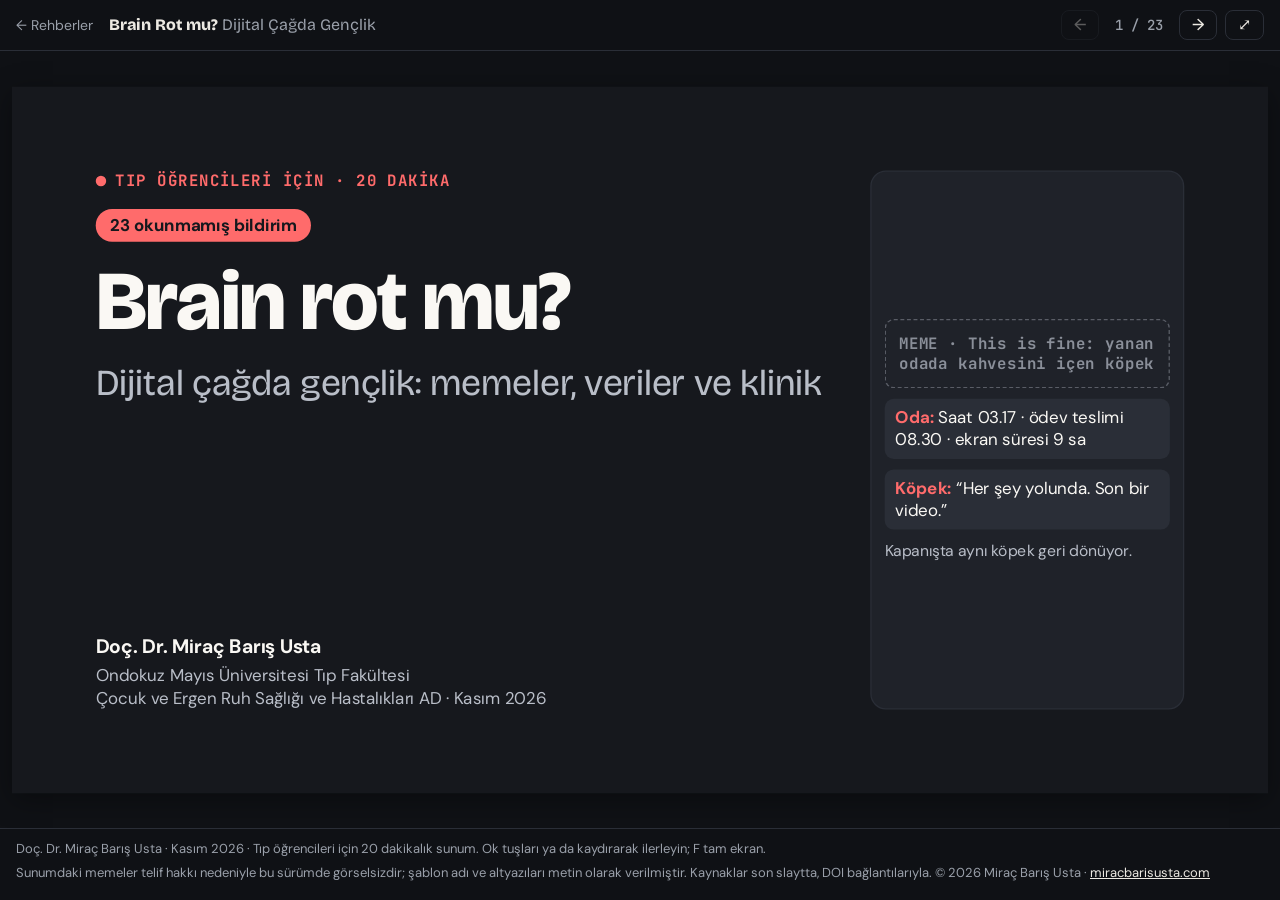
==== index.html @ e76c54e0 "Brain Rot mu? Dijital Çağda Gençlik: web sunumu Tıp öğrencileri için 20 dakikalık sunumun (Kasım 202" ====
<!doctype html>
<html lang="tr">
<head>
<meta charset="utf-8">
<meta name="viewport" content="width=device-width, initial-scale=1, viewport-fit=cover">
<title>Brain Rot mu? Dijital Çağda Gençlik · Doç. Dr. Miraç Barış Usta</title>
<meta name="description" content="Tıp öğrencileri için 20 dakikalık sunum: ekran süresi, ergen beyni, bağımlılık yapıcı tasarım, kontrol kaybı, uyku, dikkat, oyun, yapay zekâ ve yeni yaş sınırları. Kaynakları DOI bağlantılarıyla.">
<meta name="author" content="Miraç Barış Usta">
<link rel="preconnect" href="https://fonts.googleapis.com">
<link rel="preconnect" href="https://fonts.gstatic.com" crossorigin>
<link rel="stylesheet" href="https://fonts.googleapis.com/css2?family=Bricolage+Grotesque:wght@400;700;800&amp;family=DM+Sans:wght@400;500;700&amp;family=JetBrains+Mono:wght@500;700&amp;display=swap">
<link rel="stylesheet" href="sunum.css">
</head>
<body>
<header class="bar">
  <a class="geri" href="https://miracbarisusta.com/rehberler/">← Rehberler</a>
  <p class="baslik"><b>Brain Rot mu?</b> <span>Dijital Çağda Gençlik</span></p>
  <nav class="gezinti" aria-label="Slaytlar">
    <button type="button" id="onceki" aria-label="Önceki slayt">←</button>
    <span id="sayac" aria-live="polite">1 / 23</span>
    <button type="button" id="sonraki" aria-label="Sonraki slayt">→</button>
    <button type="button" id="tamekran" aria-label="Tam ekran" title="Tam ekran (F)">⤢</button>
  </nav>
</header>
<main id="sahne" class="sahne">
<div id="kayar" class="kayar">
<section class="slide" role="group" aria-roledescription="slayt" aria-label="Slayt 1 / 23" id="kapak" data-transition="fade" style="background:#16181d">
  <div id="peb41f8d308f0r0-78296009" style="position:absolute; top:128px; left:128px; width:1128px; height:824px; display:flex; flex-direction:column; justify-content:space-between">
    <div style="display:flex; flex-direction:column; gap:28px">
      <div style="display:flex; flex-direction:row; gap:14px; align-items:center">
        <div style="width:16px; height:16px; display:flex; flex-direction:column; background:#ff6b6b; border-radius:256px">
        </div>
        <p style="font-family:'JetBrains Mono', 'Courier New', monospace; font-size:24px; font-weight:700; letter-spacing:2px; color:#ff6b6b">TIP ÖĞRENCİLERİ İÇİN · 20 DAKİKA</p>
      </div>
      <p style="align-self:start; padding:8px 22px; font-family:'DM Sans', Arial, sans-serif; font-size:26px; font-weight:700; color:#16181d; background:#ff6b6b; border-radius:256px">23 okunmamış bildirim</p>
      <h1 style="font-family:'Bricolage Grotesque', Arial, sans-serif; font-size:128px; font-weight:800; line-height:1; letter-spacing:-2px; color:#faf8f4">Brain rot mu?</h1>
      <p style="font-family:'Bricolage Grotesque', Arial, sans-serif; font-size:56px; font-weight:400; line-height:1.15; color:#b9bec8">Dijital çağda gençlik: memeler, veriler ve klinik</p>
    </div>
    <div style="display:flex; flex-direction:column; gap:8px">
      <p style="font-family:'DM Sans', Arial, sans-serif; font-size:30px; font-weight:700; color:#faf8f4">Doç. Dr. Miraç Barış Usta</p>
      <p style="font-family:'DM Sans', Arial, sans-serif; font-size:26px; line-height:1.35; color:#b9bec8">Ondokuz Mayıs Üniversitesi Tıp Fakültesi<br>Çocuk ve Ergen Ruh Sağlığı ve Hastalıkları AD · Kasım 2026</p>
    </div>
  </div>
  <div id="peb41f8d308f0r1-78296009" style="position:absolute; top:128px; left:1312px; width:480px; height:824px; display:flex; flex-direction:column; justify-content:center; gap:16px; padding:20px; background:#1f2229; border:2px solid #2a2e37; border-radius:24px">
    <div style="display:flex;flex-direction:column;gap:12px;align-self:stretch;padding:20px;border:2px dashed rgba(138,143,153,0.55);border-radius:14px"><p style="font-family:'JetBrains Mono', 'Courier New', monospace;font-size:24px;font-weight:700;letter-spacing:1px;line-height:1.3;color:#8A8F99">MEME · This is fine: yanan odada kahvesini içen köpek</p></div>
    <p style="padding:12px 16px; font-family:'DM Sans', Arial, sans-serif; font-size:26px; line-height:1.3; color:#faf8f4; background:#2a2e37; border-radius:14px"><span style="color:#ff6b6b"><b>Oda:</b></span> Saat 03.17 · ödev teslimi 08.30 · ekran süresi 9 sa</p>
    <p style="padding:12px 16px; font-family:'DM Sans', Arial, sans-serif; font-size:26px; line-height:1.3; color:#faf8f4; background:#2a2e37; border-radius:14px"><span style="color:#ff6b6b"><b>Köpek:</b></span> “Her şey yolunda. Son bir video.”</p>
    <p style="font-family:'DM Sans', Arial, sans-serif; font-size:24px; line-height:1.35; color:#b9bec8">Kapanışta aynı köpek geri dönüyor.</p>
  </div>
</section>
<section class="slide" role="group" aria-roledescription="slayt" aria-label="Slayt 2 / 23" id="ekran-suresi" data-transition="fade" style="background:#FAF8F4;color:#16181D;font-family:'DM Sans', Arial, sans-serif;padding:128px 128px 160px;display:flex;flex-direction:column;gap:36px">
<div style="display:flex;flex-direction:column;gap:12px">
<div style="display:flex;flex-direction:row;align-items:center;gap:14px"><div style="width:16px;height:16px;background:#C42B32;border-radius:50%"></div><p style="font-family:'JetBrains Mono', 'Courier New', monospace;font-size:24px;font-weight:700;letter-spacing:2px;color:#C42B32">01 · ISINMA</p></div>
<h2 style="font-family:'Bricolage Grotesque', Arial, sans-serif;font-size:56px;font-weight:700;line-height:1.1;letter-spacing:-1px;color:#16181D">Telefonunuzu çıkarın. Evet, şimdi.</h2>
</div>
<div style="flex:1;display:flex;flex-direction:row;gap:56px;align-items:stretch">
<div style="flex:1;display:flex;flex-direction:column;gap:28px">
<p style="font-size:30px;line-height:1.3;color:#16181D"><b>Ayarlar › Ekran Süresi</b> (iOS) ya da <b>Dijital Denge</b> (Android): günlük ortalamanız kaç saat?</p>
<div style="display:flex;flex-direction:row;gap:20px">
<div style="flex:1;display:flex;flex-direction:column;gap:8px;background:#FDFCFA;border:2px solid #E3DED4;border-radius:20px;padding:22px 24px"><p style="font-family:'JetBrains Mono', 'Courier New', monospace;font-size:24px;font-weight:700;color:#C42B32">A</p><p style="font-family:'Bricolage Grotesque', Arial, sans-serif;font-size:56px;font-weight:800;line-height:1;white-space:nowrap;color:#16181D">0–2 sa</p></div>
<div style="flex:1;display:flex;flex-direction:column;gap:8px;background:#FDFCFA;border:2px solid #E3DED4;border-radius:20px;padding:22px 24px"><p style="font-family:'JetBrains Mono', 'Courier New', monospace;font-size:24px;font-weight:700;color:#C42B32">B</p><p style="font-family:'Bricolage Grotesque', Arial, sans-serif;font-size:56px;font-weight:800;line-height:1;white-space:nowrap;color:#16181D">2–4 sa</p></div>
<div style="flex:1;display:flex;flex-direction:column;gap:8px;background:#FDFCFA;border:2px solid #E3DED4;border-radius:20px;padding:22px 24px"><p style="font-family:'JetBrains Mono', 'Courier New', monospace;font-size:24px;font-weight:700;color:#C42B32">C</p><p style="font-family:'Bricolage Grotesque', Arial, sans-serif;font-size:56px;font-weight:800;line-height:1;white-space:nowrap;color:#16181D">4–6 sa</p></div>
<div style="flex:1;display:flex;flex-direction:column;gap:8px;background:#FDFCFA;border:2px solid #E3DED4;border-radius:20px;padding:22px 24px"><p style="font-family:'JetBrains Mono', 'Courier New', monospace;font-size:24px;font-weight:700;color:#C42B32">D</p><p style="font-family:'Bricolage Grotesque', Arial, sans-serif;font-size:56px;font-weight:800;line-height:1;white-space:nowrap;color:#16181D">6+ sa</p></div>
</div>
<p style="font-size:30px;font-weight:700;line-height:1.3;color:#16181D">Bonus: Bu sabah telefona yataktan çıkmadan mı baktınız?</p>
<p style="font-size:26px;line-height:1.35;color:#5A5F6B">Tahmininiz telefondaki sayıyla tutuyor mu? Bu farka 19. slaytta döneceğiz.</p>
</div>
<div style="width:480px;display:flex;flex-direction:column;justify-content:center;gap:14px;background:#FDFCFA;border:2px solid #E3DED4;border-radius:24px;padding:20px">
<div style="display:flex;flex-direction:column;gap:12px;align-self:stretch;padding:20px;border:2px dashed rgba(138,143,153,0.55);border-radius:14px"><p style="font-family:'JetBrains Mono', 'Courier New', monospace;font-size:24px;font-weight:700;letter-spacing:1px;line-height:1.3;color:#8A8F99">MEME · SpongeBob “aşırı ekran süresi sağlığı etkiler” yazan kâğıdı okuyup yakıyor</p></div>
<p style="font-size:24px;line-height:1.35;color:#5A5F6B">Haftalık Ekran Süresi raporu gelince biz.</p>
</div>
</div>
<div style="position:absolute;left:128px;right:128px;bottom:64px;display:flex;flex-direction:row;justify-content:space-between;align-items:center;gap:32px"><p style="font-size:24px;color:#5A5F6B">Etkileşim: el kaldırarak oylama · Bonus soru verisi: TÜİK 2024</p><p style="font-family:'JetBrains Mono', 'Courier New', monospace;font-size:24px;color:#5A5F6B">02 / 23</p></div>
</section>
<section class="slide" role="group" aria-roledescription="slayt" aria-label="Slayt 3 / 23" id="yilin-kelimeleri" data-transition="fade" style="background:#FAF8F4;color:#16181D;font-family:'DM Sans', Arial, sans-serif;padding:128px 128px 160px;display:flex;flex-direction:column;gap:36px">
<div style="display:flex;flex-direction:column;gap:12px">
<div style="display:flex;flex-direction:row;align-items:center;gap:14px"><div style="width:16px;height:16px;background:#C42B32;border-radius:50%"></div><p style="font-family:'JetBrains Mono', 'Courier New', monospace;font-size:24px;font-weight:700;letter-spacing:2px;color:#C42B32">01 · ISINMA</p></div>
<h2 style="font-family:'Bricolage Grotesque', Arial, sans-serif;font-size:56px;font-weight:700;line-height:1.1;letter-spacing:-1px;color:#16181D">Sözlükler yılın kelimesini değil, yılın semptomunu seçiyor.</h2>
</div>
<div style="flex:1;display:flex;flex-direction:row;gap:56px;align-items:stretch">
<div style="flex:1;display:flex;flex-direction:column;gap:12px">
<div style="display:flex;flex-direction:row;gap:20px"><p style="width:380px;font-family:'JetBrains Mono', 'Courier New', monospace;font-size:24px;font-weight:700;letter-spacing:1px;color:#5A5F6B">KELİME</p><p style="width:250px;font-family:'JetBrains Mono', 'Courier New', monospace;font-size:24px;font-weight:700;letter-spacing:1px;color:#5A5F6B">KİM SEÇTİ</p><p style="flex:1;font-family:'JetBrains Mono', 'Courier New', monospace;font-size:24px;font-weight:700;letter-spacing:1px;color:#5A5F6B">KLİNİK KARŞILIĞI</p></div>
<div style="display:flex;flex-direction:row;align-items:center;gap:20px;border-top:2px solid #E3DED4;padding:12px 0 0 0"><div style="width:380px;display:flex;flex-direction:column;gap:2px"><p style="font-family:'Bricolage Grotesque', Arial, sans-serif;font-size:30px;font-weight:700;line-height:1.2;color:#16181D">brain rot</p><p style="font-size:24px;color:#5A5F6B">beyin çürümesi</p></div><p style="width:250px;font-family:'JetBrains Mono', 'Courier New', monospace;font-size:24px;font-weight:700;color:#C42B32">OXFORD · 2024</p><p style="flex:1;font-size:26px;line-height:1.3;color:#16181D">dikkat ve zihinsel yorgunluk</p></div>
<div style="display:flex;flex-direction:row;align-items:center;gap:20px;border-top:2px solid #E3DED4;padding:12px 0 0 0"><div style="width:380px;display:flex;flex-direction:column;gap:2px"><p style="font-family:'Bricolage Grotesque', Arial, sans-serif;font-size:30px;font-weight:700;line-height:1.2;color:#16181D">rage bait</p><p style="font-size:24px;color:#5A5F6B">öfke yemi</p></div><p style="width:250px;font-family:'JetBrains Mono', 'Courier New', monospace;font-size:24px;font-weight:700;color:#C42B32">OXFORD · 2025</p><p style="flex:1;font-size:26px;line-height:1.3;color:#16181D">öfke ve duygu düzenleme</p></div>
<div style="display:flex;flex-direction:row;align-items:center;gap:20px;border-top:2px solid #E3DED4;padding:12px 0 0 0"><div style="width:380px;display:flex;flex-direction:column;gap:2px"><p style="font-family:'Bricolage Grotesque', Arial, sans-serif;font-size:30px;font-weight:700;line-height:1.2;color:#16181D">parasocial</p><p style="font-size:24px;color:#5A5F6B">tek taraflı yakınlık</p></div><p style="width:250px;font-family:'JetBrains Mono', 'Courier New', monospace;font-size:24px;font-weight:700;color:#C42B32">CAMBRIDGE · 2025</p><p style="flex:1;font-size:26px;line-height:1.3;color:#16181D">bağlanma ve ilişki</p></div>
<div style="display:flex;flex-direction:row;align-items:center;gap:20px;border-top:2px solid #E3DED4;padding:12px 0 0 0"><div style="width:380px;display:flex;flex-direction:column;gap:2px"><p style="font-family:'Bricolage Grotesque', Arial, sans-serif;font-size:30px;font-weight:700;line-height:1.2;color:#16181D">vibe coding</p><p style="font-size:24px;color:#5A5F6B">hisle kodlama</p></div><p style="width:250px;font-family:'JetBrains Mono', 'Courier New', monospace;font-size:24px;font-weight:700;color:#C42B32">COLLINS · 2025</p><p style="flex:1;font-size:26px;line-height:1.3;color:#16181D">beceriyi yapay zekâya devretmek</p></div>
<div style="display:flex;flex-direction:row;align-items:center;gap:20px;border-top:2px solid #E3DED4;padding:12px 0 0 0"><div style="width:380px;display:flex;flex-direction:column;gap:2px"><p style="font-family:'Bricolage Grotesque', Arial, sans-serif;font-size:30px;font-weight:700;line-height:1.2;color:#16181D">mogging</p><p style="font-size:24px;color:#5A5F6B">gölgede bırakmak</p></div><p style="width:250px;font-family:'JetBrains Mono', 'Courier New', monospace;font-size:24px;font-weight:700;color:#C42B32">COLLINS · 2026</p><p style="flex:1;font-size:26px;line-height:1.3;color:#16181D">beden imajı ve karşılaştırma</p></div>
<p style="font-size:26px;line-height:1.35;color:#5A5F6B">Collins 3 Kasım 2026’da “mogging”i seçti; kelimenin kullanımı bir yılda %210 arttı.</p>
</div>
<div style="width:480px;display:flex;flex-direction:column;justify-content:center;gap:14px;background:#FDFCFA;border:2px solid #E3DED4;border-radius:24px;padding:20px">
<div style="display:flex;flex-direction:column;gap:12px;align-self:stretch;padding:20px;border:2px dashed rgba(138,143,153,0.55);border-radius:14px"><p style="font-family:'JetBrains Mono', 'Courier New', monospace;font-size:24px;font-weight:700;letter-spacing:1px;line-height:1.3;color:#8A8F99">MEME · Genişleyen beyin şablonu: dört panelde giderek parlayan beyin</p><p style="font-family:'Bricolage Grotesque', Arial, sans-serif;font-size:28px;font-weight:800;line-height:1.1;text-align:center;color:#16181D">brain rot</p><p style="font-family:'Bricolage Grotesque', Arial, sans-serif;font-size:28px;font-weight:800;line-height:1.1;text-align:center;color:#16181D">rage bait</p><p style="font-family:'Bricolage Grotesque', Arial, sans-serif;font-size:28px;font-weight:800;line-height:1.1;text-align:center;color:#16181D">parasocial</p><p style="font-family:'Bricolage Grotesque', Arial, sans-serif;font-size:28px;font-weight:800;line-height:1.1;text-align:center;color:#16181D">mogging</p></div>
</div>
</div>
<div style="position:absolute;left:128px;right:128px;bottom:64px;display:flex;flex-direction:row;justify-content:space-between;align-items:center;gap:32px"><p style="font-size:24px;color:#5A5F6B">Oxford Languages 2024–25 · Cambridge Dictionary 2025 · Collins 2025–26 (AP, 3.11.2026)</p><p style="font-family:'JetBrains Mono', 'Courier New', monospace;font-size:24px;color:#5A5F6B">03 / 23</p></div>
</section>
<section class="slide" role="group" aria-roledescription="slayt" aria-label="Slayt 4 / 23" id="sayilar" data-transition="fade" style="background:#FAF8F4;color:#16181D;font-family:'DM Sans', Arial, sans-serif;padding:128px 128px 160px;display:flex;flex-direction:column;gap:36px">
<div style="display:flex;flex-direction:column;gap:12px">
<div style="display:flex;flex-direction:row;align-items:center;gap:14px"><div style="width:16px;height:16px;background:#C42B32;border-radius:50%"></div><p style="font-family:'JetBrains Mono', 'Courier New', monospace;font-size:24px;font-weight:700;letter-spacing:2px;color:#C42B32">01 · ISINMA</p></div>
<h2 style="font-family:'Bricolage Grotesque', Arial, sans-serif;font-size:56px;font-weight:700;line-height:1.1;letter-spacing:-1px;color:#16181D">Soru artık “çevrimiçi mi?” değil, “ne zaman çevrimdışı?”</h2>
</div>
<div style="flex:1;display:flex;flex-direction:row;gap:56px;align-items:stretch">
<div style="flex:1;display:flex;flex-direction:column;gap:18px">
<div style="display:flex;flex-direction:row;align-items:center;gap:28px;background:#FDFCFA;border:2px solid #E3DED4;border-radius:20px;padding:22px 28px"><p style="width:230px;font-family:'Bricolage Grotesque', Arial, sans-serif;font-size:72px;font-weight:800;line-height:1;letter-spacing:-1px;color:#C42B32;white-space:nowrap">%91,3</p><div style="flex:1;display:flex;flex-direction:column;gap:6px"><p style="font-family:'JetBrains Mono', 'Courier New', monospace;font-size:24px;font-weight:700;letter-spacing:1px;color:#5A5F6B">TÜRKİYE · TÜİK 2024 · 6–15 YAŞ</p><p style="font-size:26px;line-height:1.35;color:#16181D">internet kullanıyor. Sosyal medya %66,1; 6–10 yaşta bile %53,5 (YouTube dahil).</p></div></div>
<div style="display:flex;flex-direction:row;align-items:center;gap:28px;background:#FDFCFA;border:2px solid #E3DED4;border-radius:20px;padding:22px 28px"><p style="width:230px;font-family:'Bricolage Grotesque', Arial, sans-serif;font-size:72px;font-weight:800;line-height:1;letter-spacing:-1px;color:#C42B32;white-space:nowrap">%40</p><div style="flex:1;display:flex;flex-direction:column;gap:6px"><p style="font-family:'JetBrains Mono', 'Courier New', monospace;font-size:24px;font-weight:700;letter-spacing:1px;color:#5A5F6B">ABD · PEW, ARALIK 2025 · 13–17 YAŞ</p><p style="font-size:26px;line-height:1.35;color:#16181D">“neredeyse sürekli” çevrimiçi; on yıl önce bu oran %24’tü.</p></div></div>
<div style="display:flex;flex-direction:row;align-items:center;gap:28px;background:#FDFCFA;border:2px solid #E3DED4;border-radius:20px;padding:22px 28px"><p style="width:230px;font-family:'Bricolage Grotesque', Arial, sans-serif;font-size:72px;font-weight:800;line-height:1;letter-spacing:-1px;color:#C42B32;white-space:nowrap">%11</p><div style="flex:1;display:flex;flex-direction:column;gap:6px"><p style="font-family:'JetBrains Mono', 'Courier New', monospace;font-size:24px;font-weight:700;letter-spacing:1px;color:#5A5F6B">44 ÜLKE · WHO/HBSC 2024 · 11–15 YAŞ</p><p style="font-size:26px;line-height:1.35;color:#16181D">problemli sosyal medya kullanımı; 2018’de %7’ydi. Kızlarda daha sık.</p></div></div>
</div>
<div style="width:480px;display:flex;flex-direction:column;justify-content:center;gap:14px;background:#FDFCFA;border:2px solid #E3DED4;border-radius:24px;padding:20px">
<div style="display:flex;flex-direction:column;gap:12px;align-self:stretch;padding:20px;border:2px dashed rgba(138,143,153,0.55);border-radius:14px"><p style="font-family:'JetBrains Mono', 'Courier New', monospace;font-size:24px;font-weight:700;letter-spacing:1px;line-height:1.3;color:#8A8F99">MEME · Stonks: takım elbiseli Meme Man ve yükselen grafik</p><p style="font-family:'Bricolage Grotesque', Arial, sans-serif;font-size:26px;font-weight:700;line-height:1.15;color:#FAF8F4;background:rgba(22,24,29,0.82);padding:8px 12px;border-radius:10px">Problemli sosyal medya kullanımı <span style="color:#FF6B6B">%7 → %11</span></p></div>
<p style="font-size:24px;line-height:1.35;color:#5A5F6B">Grafik yükseliyor; bu sefer iyi haber değil.</p>
</div>
</div>
<div style="position:absolute;left:128px;right:128px;bottom:64px;display:flex;flex-direction:row;justify-content:space-between;align-items:center;gap:32px"><p style="font-size:24px;color:#5A5F6B">TÜİK, 24.10.2024 · Pew Research Center, 9.12.2025 · Boniel-Nissim ve ark., WHO/HBSC 2024</p><p style="font-family:'JetBrains Mono', 'Courier New', monospace;font-size:24px;color:#5A5F6B">04 / 23</p></div>
</section>
<section class="slide" role="group" aria-roledescription="slayt" aria-label="Slayt 5 / 23" id="beyin" data-transition="fade" style="background:#F2EFE8;color:#16181D;font-family:'DM Sans', Arial, sans-serif;padding:128px 128px 160px;display:flex;flex-direction:column;gap:36px">
<div style="display:flex;flex-direction:column;gap:12px">
<div style="display:flex;flex-direction:row;align-items:center;gap:14px"><div style="width:16px;height:16px;background:#C42B32;border-radius:50%"></div><p style="font-family:'JetBrains Mono', 'Courier New', monospace;font-size:24px;font-weight:700;letter-spacing:2px;color:#C42B32">02 · BEYİN VE TASARIM</p></div>
<h2 style="font-family:'Bricolage Grotesque', Arial, sans-serif;font-size:56px;font-weight:700;line-height:1.1;letter-spacing:-1px;color:#16181D">Ergen beyninde gaz pedalı tam; frenler hâlâ montajda.</h2>
</div>
<div style="flex:1;display:flex;flex-direction:row;gap:56px;align-items:stretch">
<div style="flex:1;display:flex;flex-direction:column;gap:24px">
<div style="display:flex;flex-direction:column;gap:6px;border-left:4px solid #C42B32;padding:2px 0 2px 22px"><p style="font-size:30px;font-weight:700;line-height:1.25;color:#16181D">İkili sistem modeli</p><p style="font-size:26px;line-height:1.35;color:#5A5F6B">Ödül sistemi ergenlikte erken hızlanır; kontrol ağları daha geç olgunlaşır. Basitleştirilmiş ama öğretici bir model. <span style="color:#16181D;font-weight:700">— Casey ve ark., 2008</span></p></div>
<div style="display:flex;flex-direction:column;gap:6px;border-left:4px solid #C42B32;padding:2px 0 2px 22px"><p style="font-size:30px;font-weight:700;line-height:1.25;color:#16181D">Bu salondaki beyinler de şantiye</p><p style="font-size:26px;line-height:1.35;color:#5A5F6B">Beyaz cevher hacmi ancak 29 yaş civarında zirveye ulaşır. <span style="color:#16181D;font-weight:700">— Bethlehem ve ark., 2022</span></p></div>
<div style="display:flex;flex-direction:column;gap:6px;border-left:4px solid #C42B32;padding:2px 0 2px 22px"><p style="font-size:30px;font-weight:700;line-height:1.25;color:#16181D">Beğeninin gücü</p><p style="font-size:26px;line-height:1.35;color:#5A5F6B">Çok beğenilen fotoğraf ergen beyninde ödül bölgelerini daha çok çalıştırır; riskli fotoğrafta kontrol ağı daha az devreye girer. <span style="color:#16181D;font-weight:700">— Sherman ve ark., 2016</span></p></div>
</div>
<div style="width:480px;display:flex;flex-direction:column;justify-content:center;gap:14px;background:#FDFCFA;border:2px solid #E3DED4;border-radius:24px;padding:20px">
<div style="display:flex;flex-direction:column;gap:12px;align-self:stretch;padding:20px;border:2px dashed rgba(138,143,153,0.55);border-radius:14px"><p style="font-family:'JetBrains Mono', 'Courier New', monospace;font-size:24px;font-weight:700;letter-spacing:1px;line-height:1.3;color:#8A8F99">MEME · Drake şablonu: üstte reddediyor, altta onaylıyor</p><p style="font-size:26px;line-height:1.2;text-align:center;color:#16181D"><span style="color:#C42B32;font-weight:700">Prefrontal korteks:</span> “Yarın 08.30’da sınav var.”</p><p style="font-size:26px;line-height:1.2;text-align:center;color:#16181D"><span style="color:#C42B32;font-weight:700">Nucleus accumbens:</span> “+47 beğeni.”</p></div>
<p style="font-size:24px;line-height:1.35;color:#5A5F6B">Kim kazanır, hepimiz biliyoruz.</p>
</div>
</div>
<div style="position:absolute;left:128px;right:128px;bottom:64px;display:flex;flex-direction:row;justify-content:space-between;align-items:center;gap:32px"><p style="font-size:24px;color:#5A5F6B">Casey ve ark., 2008 · Bethlehem ve ark., Nature 2022 · Sherman ve ark., Psychol Sci 2016</p><p style="font-family:'JetBrains Mono', 'Courier New', monospace;font-size:24px;color:#5A5F6B">05 / 23</p></div>
</section>
<section class="slide" role="group" aria-roledescription="slayt" aria-label="Slayt 6 / 23" id="kumar-makinesi" data-transition="fade" style="background:#F2EFE8;color:#16181D;font-family:'DM Sans', Arial, sans-serif;padding:128px 128px 160px;display:flex;flex-direction:column;gap:36px">
<div style="display:flex;flex-direction:column;gap:12px">
<div style="display:flex;flex-direction:row;align-items:center;gap:14px"><div style="width:16px;height:16px;background:#C42B32;border-radius:50%"></div><p style="font-family:'JetBrains Mono', 'Courier New', monospace;font-size:24px;font-weight:700;letter-spacing:2px;color:#C42B32">02 · BEYİN VE TASARIM</p></div>
<h2 style="font-family:'Bricolage Grotesque', Arial, sans-serif;font-size:56px;font-weight:700;line-height:1.1;letter-spacing:-1px;color:#16181D">Akışın sonu yok; çünkü son, iş modelinin sonu olurdu.</h2>
</div>
<div style="flex:1;display:flex;flex-direction:row;gap:56px;align-items:stretch">
<div style="flex:1;display:flex;flex-direction:column;gap:20px">
<div style="display:flex;flex-direction:column;gap:6px;border-left:4px solid #C42B32;padding:2px 0 2px 22px"><p style="font-size:30px;font-weight:700;line-height:1.25;color:#16181D">Değişken ödül</p><p style="font-size:26px;line-height:1.35;color:#5A5F6B">Ödülün ne zaman geleceği belirsizse davranış en zor söner. Akışı aşağı çekip yenilemek, kumar makinesinin kolunu çekmeye benzer.</p></div>
<div style="display:flex;flex-direction:column;gap:6px;border-left:4px solid #C42B32;padding:2px 0 2px 22px"><p style="font-size:30px;font-weight:700;line-height:1.25;color:#16181D">Tasarım artık hukuki bir konu</p><p style="font-size:26px;line-height:1.35;color:#5A5F6B">AB, 2026’da TikTok, Instagram ve Facebook’un bağımlılık yapıcı tasarımını yasaya aykırı buldu (ön bulgu).</p></div>
<div style="display:flex;flex-direction:column;gap:6px;border-left:4px solid #C42B32;padding:2px 0 2px 22px"><p style="font-size:30px;font-weight:700;line-height:1.25;color:#16181D">Alışkanlık beyne yazılıyor mu?</p><p style="font-size:26px;line-height:1.35;color:#5A5F6B">Sosyal medyayı sık kontrol eden 12 yaşındakilerde beynin sosyal ödüle duyarlılığı 3 yılda farklı gelişti. İlişki var; neden-sonuç belli değil.</p></div>
<div style="display:flex;flex-direction:column;gap:6px;border-left:4px solid #C42B32;padding:2px 0 2px 22px"><p style="font-size:30px;font-weight:700;line-height:1.25;color:#16181D">Bonus: hayalet titreşim</p><p style="font-size:26px;line-height:1.35;color:#5A5F6B">Hastane çalışanlarının %68’i titreşmeyen telefonunu titriyor sandı; en sık da asistanlar.</p></div>
</div>
<div style="width:480px;display:flex;flex-direction:column;justify-content:center;gap:14px;background:#FDFCFA;border:2px solid #E3DED4;border-radius:24px;padding:20px">
<div style="display:flex;flex-direction:column;gap:12px;align-self:stretch;padding:20px;border:2px dashed rgba(138,143,153,0.55);border-radius:14px"><p style="font-family:'JetBrains Mono', 'Courier New', monospace;font-size:24px;font-weight:700;letter-spacing:1px;line-height:1.3;color:#8A8F99">MEME · Pavlov’un klasik koşullanma deneyi: zil, yemek ve salya</p></div>
<p style="font-size:26px;line-height:1.3;color:#16181D;background:#F2EFE8;padding:12px 16px;border-radius:14px"><span style="color:#C42B32;font-weight:700">Zil:</span> Salonda birinin bildirim sesi</p>
<p style="font-size:26px;line-height:1.3;color:#16181D;background:#F2EFE8;padding:12px 16px;border-radius:14px"><span style="color:#C42B32;font-weight:700">Köpek:</span> Salonun tamamı elini cebine götürür.</p>
<p style="font-size:24px;line-height:1.35;color:#5A5F6B">Kimin telefonu çaldığı hiç önemli değil.</p>
</div>
</div>
<div style="position:absolute;left:128px;right:128px;bottom:64px;display:flex;flex-direction:row;justify-content:space-between;align-items:center;gap:32px"><p style="font-size:24px;color:#5A5F6B">Ferster ve Skinner 1957 · Avrupa Komisyonu, 6.2 ve 10.7.2026 · Maza 2023 · Rothberg 2010</p><p style="font-family:'JetBrains Mono', 'Courier New', monospace;font-size:24px;color:#5A5F6B">06 / 23</p></div>
</section>
<section class="slide" role="group" aria-roledescription="slayt" aria-label="Slayt 7 / 23" id="tartisma" data-transition="fade" style="background:#FAF8F4;color:#16181D;font-family:'DM Sans', Arial, sans-serif;padding:128px 128px 160px;display:flex;flex-direction:column;gap:36px">
<div style="display:flex;flex-direction:column;gap:12px">
<div style="display:flex;flex-direction:row;align-items:center;gap:14px"><div style="width:16px;height:16px;background:#C42B32;border-radius:50%"></div><p style="font-family:'JetBrains Mono', 'Courier New', monospace;font-size:24px;font-weight:700;letter-spacing:2px;color:#C42B32">03 · ZARAR MI, ABARTI MI? · SALON OYLAMASI</p></div>
<h2 style="font-family:'Bricolage Grotesque', Arial, sans-serif;font-size:56px;font-weight:700;line-height:1.1;letter-spacing:-1px;color:#16181D">Kaygılı Kuşak mı, ahlaki panik mi?</h2>
</div>
<div style="flex:1;display:flex;flex-direction:row;gap:32px;align-items:stretch">
<div style="flex:1;display:flex;flex-direction:column;gap:12px;background:#FDFCFA;border-top:6px solid #C42B32;box-shadow:0 0 0 2px #E3DED4;border-radius:20px;padding:26px">
<p style="font-family:'JetBrains Mono', 'Courier New', monospace;font-size:24px;font-weight:700;letter-spacing:2px;color:#C42B32">TEZ</p>
<h3 style="font-family:'Bricolage Grotesque', Arial, sans-serif;font-size:30px;font-weight:700;line-height:1.15;color:#16181D">Haidt, 2024 · “Kaygılı Kuşak”</h3>
<p style="font-size:26px;line-height:1.35;color:#16181D">2010–2015 arasında oyunla geçen çocukluk, telefonla geçen çocukluğa dönüştü.</p>
<p style="font-size:26px;line-height:1.35;color:#16181D">Dört zarar: sosyal yoksunluk, uykusuzluk, dikkat bölünmesi, bağımlılık.</p>
<p style="font-size:26px;line-height:1.35;color:#16181D">Dört öneri: liseden önce akıllı telefon yok · 16’dan önce sosyal medya yok · telefonsuz okul · daha çok serbest oyun.</p>
</div>
<div style="flex:1;display:flex;flex-direction:column;gap:12px;background:#FDFCFA;border-top:6px solid #2F5BEA;box-shadow:0 0 0 2px #E3DED4;border-radius:20px;padding:26px">
<p style="font-family:'JetBrains Mono', 'Courier New', monospace;font-size:24px;font-weight:700;letter-spacing:2px;color:#2F5BEA">ANTİTEZ</p>
<h3 style="font-family:'Bricolage Grotesque', Arial, sans-serif;font-size:30px;font-weight:700;line-height:1.15;color:#16181D">Odgers, 2024 · Orben ve Przybylski, 2019</h3>
<p style="font-size:26px;line-height:1.35;color:#16181D">Kanıt karışık: birlikte görülmek, neden olmak değildir.</p>
<p style="font-size:26px;line-height:1.35;color:#16181D">355 bin ergende teknoloji kullanımı, iyi oluştaki farkın en fazla %0,4’ünü açıklıyor.</p>
<p style="font-size:26px;line-height:1.35;color:#16181D">Bu, düzenli patates yemenin iyi oluşla ilişkisine yakın bir büyüklük.</p>
</div>
<div style="width:480px;display:flex;flex-direction:column;justify-content:center;gap:14px;background:#FDFCFA;border:2px solid #E3DED4;border-radius:24px;padding:20px">
<div style="display:flex;flex-direction:column;gap:12px;align-self:stretch;padding:20px;border:2px dashed rgba(138,143,153,0.55);border-radius:14px"><p style="font-family:'JetBrains Mono', 'Courier New', monospace;font-size:24px;font-weight:700;letter-spacing:1px;line-height:1.3;color:#8A8F99">MEME · İki düğme: hangi düğmeye basacağına karar veremeyen terli adam</p><p style="font-family:'Bricolage Grotesque', Arial, sans-serif;font-size:24px;font-weight:700;line-height:1.2;color:#FAF8F4;background:#16181D;padding:6px 10px;border-radius:8px">Ekran suçlu</p><p style="font-family:'Bricolage Grotesque', Arial, sans-serif;font-size:24px;font-weight:700;line-height:1.2;color:#FAF8F4;background:#16181D;padding:6px 10px;border-radius:8px">Ekran masum</p><p style="font-family:'Bricolage Grotesque', Arial, sans-serif;font-size:24px;font-weight:700;line-height:1.2;color:#FAF8F4;background:#16181D;padding:6px 10px;border-radius:8px">Kanıt okuyan tıp öğrencisi</p></div>
<p style="font-size:24px;line-height:1.35;color:#5A5F6B">Kanıt üçüncü düğmeye basıyor: kime, ne zaman, nasıl?</p>
</div>
</div>
<div style="position:absolute;left:128px;right:128px;bottom:64px;display:flex;flex-direction:row;justify-content:space-between;align-items:center;gap:32px"><p style="font-size:24px;color:#5A5F6B">Haidt, The Anxious Generation, 2024 · Odgers, Nature 2024 · Orben ve Przybylski, Nat Hum Behav 2019</p><p style="font-family:'JetBrains Mono', 'Courier New', monospace;font-size:24px;color:#5A5F6B">07 / 23</p></div>
</section>
<section class="slide" role="group" aria-roledescription="slayt" aria-label="Slayt 8 / 23" id="kontrol-kaybi" data-transition="fade" style="background:#FAF8F4;color:#16181D;font-family:'DM Sans', Arial, sans-serif;padding:128px 128px 160px;display:flex;flex-direction:column;gap:36px">
<div style="display:flex;flex-direction:column;gap:12px">
<div style="display:flex;flex-direction:row;align-items:center;gap:14px"><div style="width:16px;height:16px;background:#C42B32;border-radius:50%"></div><p style="font-family:'JetBrains Mono', 'Courier New', monospace;font-size:24px;font-weight:700;letter-spacing:2px;color:#C42B32">03 · ZARAR MI, ABARTI MI?</p></div>
<h2 style="font-family:'Bricolage Grotesque', Arial, sans-serif;font-size:56px;font-weight:700;line-height:1.1;letter-spacing:-1px;color:#16181D">Kronometreye değil, kontrol kaybına bakın.</h2>
</div>
<div style="flex:1;display:flex;flex-direction:row;gap:56px;align-items:stretch">
<div style="flex:1;display:flex;flex-direction:column;gap:18px">
<div style="display:flex;flex-direction:row;align-items:center;gap:28px;border-bottom:2px solid #E3DED4;padding:0 0 16px 0"><p style="width:230px;font-family:'Bricolage Grotesque', Arial, sans-serif;font-size:72px;font-weight:800;line-height:1;letter-spacing:-1px;color:#C42B32;white-space:nowrap">2 kat</p><p style="flex:1;font-size:26px;line-height:1.35;color:#16181D">Bağımlılık örüntüsü artan çocuklarda intihar davranışı riski. Toplam ekran süresi ise riskle ilişkili değil (4285 çocuk, 4 yıl). <span style="color:#5A5F6B;font-weight:700">— Xiao ve ark., 2025</span></p></div>
<div style="display:flex;flex-direction:row;align-items:center;gap:28px;border-bottom:2px solid #E3DED4;padding:0 0 16px 0"><p style="width:230px;font-family:'Bricolage Grotesque', Arial, sans-serif;font-size:72px;font-weight:800;line-height:1;letter-spacing:-1px;color:#C42B32;white-space:nowrap">~1/3</p><p style="flex:1;font-size:26px;line-height:1.35;color:#16181D">Çocukların yaklaşık üçte birinde 11 yaşından itibaren bağımlılık örüntüsü artıyor.</p></div>
<div style="display:flex;flex-direction:row;align-items:center;gap:28px;border-bottom:2px solid #E3DED4;padding:0 0 16px 0"><p style="width:230px;font-family:'Bricolage Grotesque', Arial, sans-serif;font-size:72px;font-weight:800;line-height:1;letter-spacing:-1px;color:#C42B32;white-space:nowrap">%10</p><p style="flex:1;font-size:26px;line-height:1.35;color:#16181D">Kaydırdıktan sonra kendini daha kötü hisseden ergenler. Çoğu ise daha iyi ya da aynı hissediyor. <span style="color:#5A5F6B;font-weight:700">— Beyens ve ark., 2020</span></p></div>
<p style="align-self:start;font-size:28px;font-weight:700;line-height:1.3;color:#FDFCFA;background:#16181D;padding:14px 26px;border-radius:999px">Ortalama etki küçük; ama ortalama ergen diye biri yok.</p>
</div>
<div style="width:480px;display:flex;flex-direction:column;justify-content:center;gap:14px;background:#FDFCFA;border:2px solid #E3DED4;border-radius:24px;padding:20px">
<div style="display:flex;flex-direction:column;gap:12px;align-self:stretch;padding:20px;border:2px dashed rgba(138,143,153,0.55);border-radius:14px"><p style="font-family:'JetBrains Mono', 'Courier New', monospace;font-size:24px;font-weight:700;letter-spacing:1px;line-height:1.3;color:#8A8F99">MEME · Scooby-Doo: Fred kötü adamın maskesini çıkarıyor</p><p style="font-family:'Bricolage Grotesque', Arial, sans-serif;font-size:24px;font-weight:700;line-height:1.2;color:#FAF8F4;background:#16181D;padding:6px 10px;border-radius:8px">Ekran süresi</p><p style="font-family:'Bricolage Grotesque', Arial, sans-serif;font-size:24px;font-weight:700;line-height:1.2;color:#FAF8F4;background:#16181D;padding:6px 10px;border-radius:8px">Kontrol kaybı</p><p style="font-family:'Bricolage Grotesque', Arial, sans-serif;font-size:24px;font-weight:700;line-height:1.2;color:#FAF8F4;background:#16181D;padding:6px 10px;border-radius:8px">Hekim</p></div>
<p style="font-size:24px;line-height:1.35;color:#5A5F6B">Klinik soru “Kaç saat?” değil, “Bırakabiliyor musun?”</p>
</div>
</div>
<div style="position:absolute;left:128px;right:128px;bottom:64px;display:flex;flex-direction:row;justify-content:space-between;align-items:center;gap:32px"><p style="font-size:24px;color:#5A5F6B">Xiao ve ark., JAMA 2025;334:219–228 · Beyens ve ark., Sci Rep 2020</p><p style="font-family:'JetBrains Mono', 'Courier New', monospace;font-size:24px;color:#5A5F6B">08 / 23</p></div>
</section>
<section class="slide" role="group" aria-roledescription="slayt" aria-label="Slayt 9 / 23" id="kime-ne-zaman" data-transition="fade" style="background:#FAF8F4;color:#16181D;font-family:'DM Sans', Arial, sans-serif;padding:128px 128px 160px;display:flex;flex-direction:column;gap:36px">
<div style="display:flex;flex-direction:column;gap:12px">
<div style="display:flex;flex-direction:row;align-items:center;gap:14px"><div style="width:16px;height:16px;background:#C42B32;border-radius:50%"></div><p style="font-family:'JetBrains Mono', 'Courier New', monospace;font-size:24px;font-weight:700;letter-spacing:2px;color:#C42B32">03 · ZARAR MI, ABARTI MI?</p></div>
<h2 style="font-family:'Bricolage Grotesque', Arial, sans-serif;font-size:56px;font-weight:700;line-height:1.1;letter-spacing:-1px;color:#16181D">Sosyal medyanın yan etki profili yaşa ve hastaya göre değişir.</h2>
</div>
<div style="flex:1;display:flex;flex-direction:row;gap:56px;align-items:stretch">
<div style="flex:1;display:flex;flex-direction:column;gap:24px">
<div style="display:flex;flex-direction:column;gap:6px;border-left:4px solid #C42B32;padding:2px 0 2px 22px"><p style="font-size:30px;font-weight:700;line-height:1.25;color:#16181D">Duyarlılık pencereleri</p><p style="font-size:26px;line-height:1.35;color:#5A5F6B">Kızlarda 11–13, erkeklerde 14–15 yaş: bu dönemde daha çok kullanım, bir yıl sonra daha düşük yaşam doyumuyla ilişkili. <span style="color:#16181D;font-weight:700">— Orben ve ark., 2022</span></p></div>
<div style="display:flex;flex-direction:column;gap:6px;border-left:4px solid #C42B32;padding:2px 0 2px 22px"><p style="font-size:30px;font-weight:700;line-height:1.25;color:#16181D">Zaten zorlananlar</p><p style="font-size:26px;line-height:1.35;color:#5A5F6B">Ruhsal bozukluğu olan ergenler daha uzun süre kullanıyor; kaygı ya da depresyonu olanlar kendini daha çok kıyaslıyor, beğeniye göre daha çok inip çıkıyor. <span style="color:#16181D;font-weight:700">— Fassi ve ark., 2025</span></p></div>
<div style="display:flex;flex-direction:column;gap:6px;border-left:4px solid #C42B32;padding:2px 0 2px 22px"><p style="font-size:30px;font-weight:700;line-height:1.25;color:#16181D">12 yaşında akıllı telefon</p><p style="font-size:26px;line-height:1.35;color:#5A5F6B">Sahip olanlarda depresyon, obezite ve yetersiz uyku daha sık (10.588 çocuk). <span style="color:#16181D;font-weight:700">— Barzilay ve ark., 2026</span></p></div>
</div>
<div style="width:480px;display:flex;flex-direction:column;justify-content:center;gap:14px;background:#FDFCFA;border:2px solid #E3DED4;border-radius:24px;padding:20px">
<div style="display:flex;flex-direction:column;gap:12px;align-self:stretch;padding:20px;border:2px dashed rgba(138,143,153,0.55);border-radius:14px"><p style="font-family:'JetBrains Mono', 'Courier New', monospace;font-size:24px;font-weight:700;letter-spacing:1px;line-height:1.3;color:#8A8F99">MEME · The Office: Pam iki resmi gösteriyor</p><p style="font-family:'Bricolage Grotesque', Arial, sans-serif;font-size:28px;font-weight:800;line-height:1.1;text-align:center;color:#16181D">12 yaşında Instagram</p><p style="font-family:'Bricolage Grotesque', Arial, sans-serif;font-size:28px;font-weight:800;line-height:1.1;text-align:center;color:#16181D">20 yaşında Instagram</p><p style="font-size:24px;font-weight:700;line-height:1.15;text-align:center;color:#F2DD3D;background:#141414;padding:3px 8px;border-radius:4px">Bu iki resmin farkını bulun.</p><p style="font-size:24px;font-weight:700;line-height:1.15;text-align:center;color:#F2DD3D;background:#141414;padding:3px 8px 7px;border-radius:4px">Bunlar aynı resim değil.</p></div>
<p style="font-size:24px;line-height:1.35;color:#5A5F6B">Yaş, resmi değiştirir.</p>
</div>
</div>
<div style="position:absolute;left:128px;right:128px;bottom:64px;display:flex;flex-direction:row;justify-content:space-between;align-items:center;gap:32px"><p style="font-size:24px;color:#5A5F6B">Orben ve ark., Nat Commun 2022 · Fassi ve ark., Nat Hum Behav 2025 · Barzilay ve ark., Pediatrics 2026</p><p style="font-family:'JetBrains Mono', 'Courier New', monospace;font-size:24px;color:#5A5F6B">09 / 23</p></div>
</section>
<section class="slide" role="group" aria-roledescription="slayt" aria-label="Slayt 10 / 23" id="karsilastirma" data-transition="fade" style="background:#FAF8F4;color:#16181D;font-family:'DM Sans', Arial, sans-serif;padding:128px 128px 160px;display:flex;flex-direction:column;gap:36px">
<div style="display:flex;flex-direction:column;gap:12px">
<div style="display:flex;flex-direction:row;align-items:center;gap:14px"><div style="width:16px;height:16px;background:#C42B32;border-radius:50%"></div><p style="font-family:'JetBrains Mono', 'Courier New', monospace;font-size:24px;font-weight:700;letter-spacing:2px;color:#C42B32">03 · ZARAR MI, ABARTI MI?</p></div>
<h2 style="font-family:'Bricolage Grotesque', Arial, sans-serif;font-size:56px;font-weight:700;line-height:1.1;letter-spacing:-1px;color:#16181D">Eskiden sınıfın en güzeliyle kıyaslanırdın; şimdi gezegenin en filtrelisiyle.</h2>
</div>
<div style="flex:1;display:flex;flex-direction:row;gap:56px;align-items:stretch">
<div style="flex:1;display:flex;flex-direction:column;gap:20px">
<div style="display:flex;flex-direction:column;gap:6px;border-left:4px solid #C42B32;padding:2px 0 2px 22px"><p style="font-size:30px;font-weight:700;line-height:1.25;color:#16181D">Şirketin kendi araştırması</p><p style="font-size:26px;line-height:1.35;color:#5A5F6B">Sızan Meta belgelerine göre bedeninden memnun olmayan genç kızların %32’si, Instagram’ın bunu kötüleştirdiğini söylüyor. <span style="color:#16181D;font-weight:700">— WSJ, 2021</span></p></div>
<div style="display:flex;flex-direction:column;gap:6px;border-left:4px solid #C42B32;padding:2px 0 2px 22px"><p style="font-size:30px;font-weight:700;line-height:1.25;color:#16181D">Yılın kelimesi: mogging</p><p style="font-size:26px;line-height:1.35;color:#5A5F6B">Birini, çoğu zaman görünüş üzerinden, “gölgede bırakmak”. Şakanın dili, karşılaştırmanın dili. <span style="color:#16181D;font-weight:700">— Collins, 2026</span></p></div>
<div style="display:flex;flex-direction:column;gap:6px;border-left:4px solid #2F5BEA;padding:2px 0 2px 22px"><p style="font-size:30px;font-weight:700;line-height:1.25;color:#16181D">Nüans: mecra değil, içerik</p><p style="font-size:26px;line-height:1.35;color:#5A5F6B">71 çalışmalık meta-analizde kısa video kullanımı beden imajı ve benlik saygısıyla ilişkili bulunmadı. <span style="color:#16181D;font-weight:700">— Nguyen ve ark., 2025</span></p></div>
<div style="display:flex;flex-direction:column;gap:6px;border-left:4px solid #C42B32;padding:2px 0 2px 22px"><p style="font-size:30px;font-weight:700;line-height:1.25;color:#16181D">Kızlar daha çok etkileniyor</p><p style="font-size:26px;line-height:1.35;color:#5A5F6B">Problemli sosyal medya kullanımı kızlarda %13, erkeklerde %9. <span style="color:#16181D;font-weight:700">— WHO/HBSC, 2024</span></p></div>
</div>
<div style="width:480px;display:flex;flex-direction:column;justify-content:center;gap:14px;background:#FDFCFA;border:2px solid #E3DED4;border-radius:24px;padding:20px">
<div style="display:flex;flex-direction:column;gap:12px;align-self:stretch;padding:20px;border:2px dashed rgba(138,143,153,0.55);border-radius:14px"><p style="font-family:'JetBrains Mono', 'Courier New', monospace;font-size:24px;font-weight:700;letter-spacing:1px;line-height:1.3;color:#8A8F99">MEME · Instagram’da karakal, gerçekte manul kedisi</p><p style="font-family:'Bricolage Grotesque', Arial, sans-serif;font-size:24px;font-weight:700;line-height:1.2;color:#FAF8F4;background:#16181D;padding:6px 10px;border-radius:8px">Sabah 07.00 · doğal ışık #filtresiz</p><p style="font-family:'Bricolage Grotesque', Arial, sans-serif;font-size:24px;font-weight:700;line-height:1.2;color:#FAF8F4;background:#16181D;padding:6px 10px;border-radius:8px"><span style="color:#FF6B6B">Gerçek:</span> sabah 07.00 nöbet çıkışı</p></div>
</div>
</div>
<div style="position:absolute;left:128px;right:128px;bottom:64px;display:flex;flex-direction:row;justify-content:space-between;align-items:center;gap:32px"><p style="font-size:24px;color:#5A5F6B">Wells ve ark., WSJ 14.9.2021 · Collins 2026 · Nguyen ve ark., Psychol Bull 2025 · WHO/HBSC 2024</p><p style="font-family:'JetBrains Mono', 'Courier New', monospace;font-size:24px;color:#5A5F6B">10 / 23</p></div>
</section>
<section class="slide" role="group" aria-roledescription="slayt" aria-label="Slayt 11 / 23" id="uyku" data-transition="fade" style="background:#F2EFE8;color:#16181D;font-family:'DM Sans', Arial, sans-serif;padding:128px 128px 160px;display:flex;flex-direction:column;gap:36px">
<div style="display:flex;flex-direction:column;gap:12px">
<div style="display:flex;flex-direction:row;align-items:center;gap:14px"><div style="width:16px;height:16px;background:#C42B32;border-radius:50%"></div><p style="font-family:'JetBrains Mono', 'Courier New', monospace;font-size:24px;font-weight:700;letter-spacing:2px;color:#C42B32">04 · YAN ETKİLER</p></div>
<h2 style="font-family:'Bricolage Grotesque', Arial, sans-serif;font-size:56px;font-weight:700;line-height:1.1;letter-spacing:-1px;color:#16181D">Gece yarısı bildirimi, sabah 08.30 dersinin faturasıdır.</h2>
</div>
<div style="flex:1;display:flex;flex-direction:row;gap:56px;align-items:stretch">
<div style="flex:1;display:flex;flex-direction:column;gap:22px">
<div style="display:flex;flex-direction:row;gap:20px;align-items:stretch">
<div style="flex:1;display:flex;flex-direction:column;gap:8px;background:#FDFCFA;border-top:6px solid #C42B32;box-shadow:0 0 0 2px #E3DED4;border-radius:20px;padding:22px 24px"><p style="font-family:'JetBrains Mono', 'Courier New', monospace;font-size:24px;font-weight:700;letter-spacing:2px;color:#C42B32">YATARKEN KULLANIM</p><p style="font-family:'Bricolage Grotesque', Arial, sans-serif;font-size:72px;font-weight:800;line-height:1;letter-spacing:-1px;color:#16181D">2,17</p><p style="font-size:26px;line-height:1.3;color:#16181D">Yetersiz uyku süresi</p></div>
<div style="flex:1;display:flex;flex-direction:column;gap:8px;background:#FDFCFA;border-top:6px solid #C42B32;box-shadow:0 0 0 2px #E3DED4;border-radius:20px;padding:22px 24px"><p style="font-family:'JetBrains Mono', 'Courier New', monospace;font-size:24px;font-weight:700;letter-spacing:2px;color:#C42B32">YATARKEN KULLANIM</p><p style="font-family:'Bricolage Grotesque', Arial, sans-serif;font-size:72px;font-weight:800;line-height:1;letter-spacing:-1px;color:#16181D">2,72</p><p style="font-size:26px;line-height:1.3;color:#16181D">Gündüz aşırı uykululuk</p></div>
<div style="flex:1;display:flex;flex-direction:column;gap:8px;background:#FDFCFA;border-top:6px solid #2F5BEA;box-shadow:0 0 0 2px #E3DED4;border-radius:20px;padding:22px 24px"><p style="font-family:'JetBrains Mono', 'Courier New', monospace;font-size:24px;font-weight:700;letter-spacing:2px;color:#2F5BEA">CİHAZ ODADA</p><p style="font-family:'Bricolage Grotesque', Arial, sans-serif;font-size:72px;font-weight:800;line-height:1;letter-spacing:-1px;color:#16181D">1,79</p><p style="font-size:26px;line-height:1.3;color:#16181D">Yetersiz uyku, hiç kullanılmasa bile</p></div>
</div>
<p style="font-size:24px;line-height:1.35;color:#5A5F6B">Sayılar risk artışını (OR) gösterir · 20 çalışma, 125 bin çocuk ve ergen — Carter ve ark., 2016</p>
<div style="display:flex;flex-direction:column;gap:6px;border-left:4px solid #C42B32;padding:2px 0 2px 22px"><p style="font-size:26px;line-height:1.35;color:#5A5F6B"><span style="color:#16181D;font-weight:700">Türkiye’de de:</span> çocukların %17,2’si ekran başında fazla kaldığı için daha az uyuduğunu söylüyor. <span style="color:#16181D;font-weight:700">— TÜİK, 2024</span></p></div>
<div style="display:flex;flex-direction:column;gap:6px;border-left:4px solid #C42B32;padding:2px 0 2px 22px"><p style="font-size:26px;line-height:1.35;color:#5A5F6B"><span style="color:#16181D;font-weight:700">Erken telefon, kısa uyku:</span> 12 yaşında akıllı telefonu olanlarda yetersiz uyku daha sık. <span style="color:#16181D;font-weight:700">— Barzilay ve ark., 2026</span></p></div>
</div>
<div style="width:480px;display:flex;flex-direction:column;justify-content:center;gap:14px;background:#FDFCFA;border:2px solid #E3DED4;border-radius:24px;padding:20px">
<div style="display:flex;flex-direction:column;gap:12px;align-self:stretch;padding:20px;border:2px dashed rgba(138,143,153,0.55);border-radius:14px"><p style="font-family:'JetBrains Mono', 'Courier New', monospace;font-size:24px;font-weight:700;letter-spacing:1px;line-height:1.3;color:#8A8F99">MEME · Anakin ve Padmé dört panel</p><p style="font-size:24px;font-weight:700;line-height:1.2;text-align:center;color:#FAF8F4;background:rgba(22,24,29,0.82);padding:4px 8px;border-radius:8px">Bir bölüm daha, sonra yatarım.</p><p style="font-size:24px;font-weight:700;line-height:1.2;text-align:center;color:#FAF8F4;background:rgba(22,24,29,0.82);padding:4px 8px;border-radius:8px">Sonra uyursun, değil mi?</p><p style="font-size:24px;font-weight:700;line-height:1.2;text-align:center;color:#FAF8F4;background:rgba(22,24,29,0.82);padding:4px 8px;border-radius:8px">…uyursun, değil mi?</p></div>
<p style="font-size:24px;line-height:1.35;color:#5A5F6B">Saat 02.47 · bölüm 9.</p>
</div>
</div>
<div style="position:absolute;left:128px;right:128px;bottom:64px;display:flex;flex-direction:row;justify-content:space-between;align-items:center;gap:32px"><p style="font-size:24px;color:#5A5F6B">Carter ve ark., JAMA Pediatr 2016 · TÜİK 2024 · Barzilay ve ark., Pediatrics 2026</p><p style="font-family:'JetBrains Mono', 'Courier New', monospace;font-size:24px;color:#5A5F6B">11 / 23</p></div>
</section>
<section class="slide" role="group" aria-roledescription="slayt" aria-label="Slayt 12 / 23" id="dikkat" data-transition="fade" style="background:#F2EFE8;color:#16181D;font-family:'DM Sans', Arial, sans-serif;padding:128px 128px 160px;display:flex;flex-direction:column;gap:36px">
<div style="display:flex;flex-direction:column;gap:12px">
<div style="display:flex;flex-direction:row;align-items:center;gap:14px"><div style="width:16px;height:16px;background:#C42B32;border-radius:50%"></div><p style="font-family:'JetBrains Mono', 'Courier New', monospace;font-size:24px;font-weight:700;letter-spacing:2px;color:#C42B32">04 · YAN ETKİLER</p></div>
<h2 style="font-family:'Bricolage Grotesque', Arial, sans-serif;font-size:56px;font-weight:700;line-height:1.1;letter-spacing:-1px;color:#16181D">15 saniyelik akış, 45 dakikalık derse karşı.</h2>
</div>
<div style="flex:1;display:flex;flex-direction:row;gap:56px;align-items:stretch">
<div style="flex:1;display:flex;flex-direction:column;gap:18px">
<div style="display:flex;flex-direction:row;align-items:center;gap:28px;border-bottom:2px solid #E3DED4;padding:0 0 16px 0"><p style="width:230px;font-family:'Bricolage Grotesque', Arial, sans-serif;font-size:72px;font-weight:800;line-height:1;letter-spacing:-1px;color:#C42B32;white-space:nowrap">−0,38</p><p style="flex:1;font-size:26px;line-height:1.35;color:#16181D">Kısa video arttıkça dikkat azalıyor (korelasyon, r); 71 çalışma, 98 bin kişi. <span style="color:#5A5F6B;font-weight:700">— Nguyen ve ark., 2025</span></p></div>
<div style="display:flex;flex-direction:row;align-items:center;gap:28px;border-bottom:2px solid #E3DED4;padding:0 0 16px 0"><p style="width:230px;font-family:'Bricolage Grotesque', Arial, sans-serif;font-size:72px;font-weight:800;line-height:1;letter-spacing:-1px;color:#C42B32;white-space:nowrap">−0,41</p><p style="flex:1;font-size:26px;line-height:1.35;color:#16181D">En güçlü bağ dürtü kontrolüyle. Stres ve kaygı da eşlik ediyor.</p></div>
<div style="display:flex;flex-direction:row;align-items:center;gap:28px;border-bottom:2px solid #E3DED4;padding:0 0 16px 0"><p style="width:230px;font-family:'Bricolage Grotesque', Arial, sans-serif;font-size:72px;font-weight:800;line-height:1;letter-spacing:-1px;color:#C42B32;white-space:nowrap">%91</p><p style="flex:1;font-size:26px;line-height:1.35;color:#16181D">İki hafta mobil interneti kapatılan yetişkinlerde dikkat, ruh hâli ya da iyi oluşta düzelme oranı (randomize çalışma). <span style="color:#5A5F6B;font-weight:700">— Castelo ve ark., 2025</span></p></div>
<p style="font-size:26px;line-height:1.35;color:#16181D;background:#FDFCFA;box-shadow:0 0 0 2px #E3DED4;border-radius:18px;padding:16px 24px"><span style="color:#2F5BEA;font-weight:700">Ters yön de mümkün:</span> çalışmaların çoğu kesitsel; dikkat güçlüğü olan gençler kısa videoya daha çok yöneliyor olabilir.</p>
</div>
<div style="width:480px;display:flex;flex-direction:column;justify-content:center;gap:14px;background:#FDFCFA;border:2px solid #E3DED4;border-radius:24px;padding:20px">
<div style="display:flex;flex-direction:column;gap:12px;align-self:stretch;padding:20px;border:2px dashed rgba(138,143,153,0.55);border-radius:14px"><p style="font-family:'JetBrains Mono', 'Courier New', monospace;font-size:24px;font-weight:700;letter-spacing:1px;line-height:1.3;color:#8A8F99">MEME · Kıskanç sevgili: yürüyen adam başka birine dönüp bakıyor</p><p style="font-family:'Bricolage Grotesque', Arial, sans-serif;font-size:24px;font-weight:700;line-height:1.2;color:#FAF8F4;background:#16181D;padding:6px 10px;border-radius:8px">15 saniyelik video</p><p style="font-family:'Bricolage Grotesque', Arial, sans-serif;font-size:24px;font-weight:700;line-height:1.2;color:#FAF8F4;background:#16181D;padding:6px 10px;border-radius:8px">Tıp öğrencisi</p><p style="font-family:'Bricolage Grotesque', Arial, sans-serif;font-size:24px;font-weight:700;line-height:1.2;color:#FAF8F4;background:#16181D;padding:6px 10px;border-radius:8px">45 dk ders</p></div>
<p style="font-size:24px;line-height:1.35;color:#5A5F6B">Bu slayt açıkken telefonunuza kaç kez baktınız?</p>
</div>
</div>
<div style="position:absolute;left:128px;right:128px;bottom:64px;display:flex;flex-direction:row;justify-content:space-between;align-items:center;gap:32px"><p style="font-size:24px;color:#5A5F6B">Nguyen ve ark., Psychol Bull 2025 · Castelo ve ark., PNAS Nexus 2025</p><p style="font-family:'JetBrains Mono', 'Courier New', monospace;font-size:24px;color:#5A5F6B">12 / 23</p></div>
</section>
<section class="slide" role="group" aria-roledescription="slayt" aria-label="Slayt 13 / 23" id="oyun" data-transition="fade" style="background:#F2EFE8;color:#16181D;font-family:'DM Sans', Arial, sans-serif;padding:128px 128px 160px;display:flex;flex-direction:column;gap:36px">
<div style="display:flex;flex-direction:column;gap:12px">
<div style="display:flex;flex-direction:row;align-items:center;gap:14px"><div style="width:16px;height:16px;background:#C42B32;border-radius:50%"></div><p style="font-family:'JetBrains Mono', 'Courier New', monospace;font-size:24px;font-weight:700;letter-spacing:2px;color:#C42B32">04 · YAN ETKİLER</p></div>
<h2 style="font-family:'Bricolage Grotesque', Arial, sans-serif;font-size:56px;font-weight:700;line-height:1.1;letter-spacing:-1px;color:#16181D">Oyun oynamak tanı değildir; hayatın oyunda kalması tanıdır.</h2>
</div>
<div style="flex:1;display:flex;flex-direction:row;gap:56px;align-items:stretch">
<div style="flex:1;display:flex;flex-direction:column;gap:18px">
<div style="display:flex;flex-direction:column;gap:12px;background:#16181D;border-radius:20px;padding:22px 28px">
<div style="display:flex;flex-direction:row;justify-content:space-between;align-items:center;gap:20px"><p style="font-family:'JetBrains Mono', 'Courier New', monospace;font-size:24px;font-weight:700;letter-spacing:2px;color:#FF6B6B">ICD-11 · 6C51 OYUN OYNAMA BOZUKLUĞU</p><p style="font-family:'JetBrains Mono', 'Courier New', monospace;font-size:24px;color:#B9BEC8">genellikle ≥ 12 ay</p></div>
<div style="display:flex;flex-direction:row;gap:20px"><p style="flex:1;font-size:26px;line-height:1.3;color:#FAF8F4"><span style="color:#FF6B6B;font-weight:700">1 ·</span> Kontrol kaybı</p><p style="flex:1;font-size:26px;line-height:1.3;color:#FAF8F4"><span style="color:#FF6B6B;font-weight:700">2 ·</span> Oyun her şeyin önüne geçer</p></div>
<div style="display:flex;flex-direction:row;gap:20px"><p style="flex:1;font-size:26px;line-height:1.3;color:#FAF8F4"><span style="color:#FF6B6B;font-weight:700">3 ·</span> Olumsuz sonuçlara rağmen sürer</p><p style="flex:1;font-size:26px;line-height:1.3;color:#FAF8F4"><span style="color:#FF6B6B;font-weight:700">4 ·</span> İşlevsellik belirgin bozulur</p></div>
</div>
<div style="display:flex;flex-direction:column;gap:6px;border-left:4px solid #C42B32;padding:2px 0 2px 22px"><p style="font-size:26px;line-height:1.35;color:#5A5F6B"><span style="color:#16181D;font-weight:700">Yaygınlık:</span> dünyada yaklaşık %2–3; erkeklerde 2,5 kat sık. Bulunan oranı büyük ölçüde kullanılan ölçek belirliyor. <span style="color:#16181D;font-weight:700">— Stevens ve ark., 2021</span></p></div>
<div style="display:flex;flex-direction:column;gap:6px;border-left:4px solid #C42B32;padding:2px 0 2px 22px"><p style="font-size:26px;line-height:1.35;color:#5A5F6B"><span style="color:#16181D;font-weight:700">Türkiye’den sinyal:</span> düzenli oynayan çocukların %40,1’i planladığından uzun oynuyor; %23,4’ü oynamadığında huzursuz ve mutsuz. <span style="color:#16181D;font-weight:700">— TÜİK, 2024</span></p></div>
<div style="display:flex;flex-direction:column;gap:6px;border-left:4px solid #2F5BEA;padding:2px 0 2px 22px"><p style="font-size:26px;line-height:1.35;color:#5A5F6B"><span style="color:#16181D;font-weight:700">Öbür yüz:</span> oyunlar bilişsel ve sosyal beceri kazandırabilir (Granic, 2014); şiddet davranışıyla nedensel bağ gösterilmedi (APA, 2020); DEHB için FDA izinli ilk reçeteli oyun (Kollins, 2020).</p></div>
</div>
<div style="width:480px;display:flex;flex-direction:column;justify-content:center;gap:14px;background:#FDFCFA;border:2px solid #E3DED4;border-radius:24px;padding:20px">
<div style="display:flex;flex-direction:column;gap:12px;align-self:stretch;padding:20px;border:2px dashed rgba(138,143,153,0.55);border-radius:14px"><p style="font-family:'JetBrains Mono', 'Courier New', monospace;font-size:24px;font-weight:700;letter-spacing:1px;line-height:1.3;color:#8A8F99">MEME · Kediye bağıran kadın: bağıran iki kadın ve masadaki beyaz kedi</p></div>
<p style="font-size:26px;line-height:1.3;color:#16181D;background:#F2EFE8;padding:12px 16px;border-radius:14px"><span style="color:#C42B32;font-weight:700">Kadın:</span> “Üç saattir oynuyorsun!”</p>
<p style="font-size:26px;line-height:1.3;color:#16181D;background:#F2EFE8;padding:12px 16px;border-radius:14px"><span style="color:#C42B32;font-weight:700">Kedi:</span> “Ranked maçtan çıkılmaz, anne.”</p>
<p style="font-size:24px;line-height:1.35;color:#5A5F6B">Ailelere ipucu: “Hemen kapat” yerine “Bu maç bitince kapat.”</p>
</div>
</div>
<div style="position:absolute;left:128px;right:128px;bottom:64px;display:flex;flex-direction:row;justify-content:space-between;align-items:center;gap:32px"><p style="font-size:24px;color:#5A5F6B">WHO ICD-11 6C51 · Stevens ve ark., 2021 · TÜİK 2024 · Granic 2014 · APA 2020 · Kollins 2020</p><p style="font-family:'JetBrains Mono', 'Courier New', monospace;font-size:24px;color:#5A5F6B">13 / 23</p></div>
</section>
<section class="slide" role="group" aria-roledescription="slayt" aria-label="Slayt 14 / 23" id="riskler" data-transition="fade" style="background:#16181D;color:#FAF8F4;font-family:'DM Sans', Arial, sans-serif;padding:128px 128px 160px;display:flex;flex-direction:column;gap:36px">
<div style="display:flex;flex-direction:column;gap:12px">
<div style="display:flex;flex-direction:row;align-items:center;gap:14px"><div style="width:16px;height:16px;background:#FF6B6B;border-radius:50%"></div><p style="font-family:'JetBrains Mono', 'Courier New', monospace;font-size:24px;font-weight:700;letter-spacing:2px;color:#FF6B6B">04 · YAN ETKİLER · BU SLAYTTA BİLEREK MEME YOK</p></div>
<h2 style="font-family:'Bricolage Grotesque', Arial, sans-serif;font-size:56px;font-weight:700;line-height:1.1;letter-spacing:-1px;color:#FAF8F4">Ekran görüntüsü, dijital çağın silinmeyen mürekkebidir.</h2>
</div>
<div style="flex:1;display:flex;flex-direction:column;gap:24px">
<div style="display:flex;flex-direction:row;gap:24px;align-items:stretch">
<div style="flex:1;display:flex;flex-direction:column;gap:10px;background:#20232A;border-top:6px solid #FF6B6B;border-radius:20px;padding:24px"><p style="font-family:'JetBrains Mono', 'Courier New', monospace;font-size:24px;font-weight:700;letter-spacing:2px;color:#FF6B6B">SİBER ZORBALIK</p><p style="font-family:'Bricolage Grotesque', Arial, sans-serif;font-size:72px;font-weight:800;line-height:1;letter-spacing:-1px;color:#FAF8F4">%16</p><p style="font-size:26px;line-height:1.35;color:#FAF8F4">kızlarda, %15 erkeklerde; 2018’de %13 ve %12’ydi. Yaklaşık altı gençten biri.</p><div style="flex:1"></div><p style="font-size:24px;line-height:1.35;color:#B9BEC8">WHO/HBSC 2024 · 11–15 yaş</p></div>
<div style="flex:1;display:flex;flex-direction:column;gap:10px;background:#20232A;border-top:6px solid #FF6B6B;border-radius:20px;padding:24px"><p style="font-family:'JetBrains Mono', 'Courier New', monospace;font-size:24px;font-weight:700;letter-spacing:2px;color:#FF6B6B">RIZASIZ PAYLAŞIM</p><p style="font-family:'Bricolage Grotesque', Arial, sans-serif;font-size:72px;font-weight:800;line-height:1;letter-spacing:-1px;color:#FAF8F4">%12</p><p style="font-size:26px;line-height:1.35;color:#FAF8F4">cinsel içerikli bir görüntüyü rızasız iletmiş. Gönderen %14,8, alan %27,4.</p><div style="flex:1"></div><p style="font-size:24px;line-height:1.35;color:#B9BEC8">Madigan ve ark., 2018 · 39 çalışma</p></div>
<div style="flex:1;display:flex;flex-direction:column;gap:10px;background:#20232A;border-top:6px solid #FF6B6B;border-radius:20px;padding:24px"><p style="font-family:'JetBrains Mono', 'Courier New', monospace;font-size:24px;font-weight:700;letter-spacing:2px;color:#FF6B6B">KIRMIZI BAYRAKLAR</p><p style="font-size:26px;line-height:1.35;color:#FAF8F4"><span style="color:#FF6B6B;font-weight:700">●</span> Yetişkin bir yabancıyla gizli yakınlık</p><p style="font-size:26px;line-height:1.35;color:#FAF8F4"><span style="color:#FF6B6B;font-weight:700">●</span> Hediye, para, oyun içi ödeme</p><p style="font-size:26px;line-height:1.35;color:#FAF8F4"><span style="color:#FF6B6B;font-weight:700">●</span> “Başka uygulamaya geçelim”</p><p style="font-size:26px;line-height:1.35;color:#FAF8F4"><span style="color:#FF6B6B;font-weight:700">●</span> Tehdit ve şantaj</p></div>
</div>
<div style="display:flex;flex-direction:column;gap:14px;background:#2A2E37;border-radius:20px;padding:24px 28px">
<p style="font-family:'JetBrains Mono', 'Courier New', monospace;font-size:24px;font-weight:700;letter-spacing:2px;color:#FF6B6B">HEKİM NE YAPAR?</p>
<div style="display:grid;grid-template-columns:1fr 1fr;gap:14px 32px">
<p style="font-size:26px;line-height:1.35;color:#FAF8F4"><span style="font-weight:700">Suçlamadan dinleyin.</span> <span style="color:#B9BEC8">“Telefonunu alırım” korkusu çocuğu susturur.</span></p>
<p style="font-size:26px;line-height:1.35;color:#FAF8F4"><span style="font-weight:700">Kanıtı doğru saklayın.</span> <span style="color:#B9BEC8">Zorbalıkta ekran görüntüsü alın. Cinsel içerikli görüntüyü asla kaydetmeyin, iletmeyin: bildirin.</span></p>
<p style="font-size:26px;line-height:1.35;color:#FAF8F4"><span style="font-weight:700">Bildirin.</span> <span style="color:#B9BEC8">ihbarweb.org.tr · Alo 141 Güvenli İnternet · ALO 183 · acil durumda 112</span></p>
<p style="font-size:26px;line-height:1.35;color:#FAF8F4"><span style="font-weight:700">Kaldırtın.</span> <span style="color:#B9BEC8">takeitdown.ncmec.org: 18 yaşından önce çekilmiş görüntüler için, görüntüyü yüklemeden.</span></p>
</div>
</div>
</div>
<div style="position:absolute;left:128px;right:128px;bottom:64px;display:flex;flex-direction:row;justify-content:space-between;align-items:center;gap:32px"><p style="font-size:24px;color:#B9BEC8">WHO/HBSC 2024 (Cilt 2) · Madigan ve ark., JAMA Pediatr 2018 · BTK Güvenli İnternet Merkezi · NCMEC</p><p style="font-family:'JetBrains Mono', 'Courier New', monospace;font-size:24px;color:#B9BEC8">14 / 23</p></div>
</section>
<section class="slide" role="group" aria-roledescription="slayt" aria-label="Slayt 15 / 23" id="dr-tiktok" data-transition="fade" style="background:#F2EFE8;color:#16181D;font-family:'DM Sans', Arial, sans-serif;padding:128px 128px 160px;display:flex;flex-direction:column;gap:36px">
<div style="display:flex;flex-direction:column;gap:12px">
<div style="display:flex;flex-direction:row;align-items:center;gap:14px"><div style="width:16px;height:16px;background:#C42B32;border-radius:50%"></div><p style="font-family:'JetBrains Mono', 'Courier New', monospace;font-size:24px;font-weight:700;letter-spacing:2px;color:#C42B32">04 · YAN ETKİLER</p></div>
<h2 style="font-family:'Bricolage Grotesque', Arial, sans-serif;font-size:56px;font-weight:700;line-height:1.1;letter-spacing:-1px;color:#16181D">Algoritma tanı koymaz; ama tanıyı trend yapabilir.</h2>
</div>
<div style="flex:1;display:flex;flex-direction:row;gap:56px;align-items:stretch">
<div style="flex:1;display:flex;flex-direction:column;gap:20px">
<div style="display:flex;flex-direction:row;align-items:center;gap:28px;border-bottom:2px solid #E3DED4;padding:0 0 16px 0"><p style="width:230px;font-family:'Bricolage Grotesque', Arial, sans-serif;font-size:72px;font-weight:800;line-height:1;letter-spacing:-1px;color:#C42B32;white-space:nowrap">%52</p><p style="flex:1;font-size:26px;line-height:1.35;color:#16181D">En popüler 100 TikTok DEHB videosunun yanıltıcı oranı; yalnız %21’i yararlı. Yanıltıcıların çoğunu sağlık profesyoneli olmayanlar yüklemiş. <span style="color:#5A5F6B;font-weight:700">— Yeung ve ark., 2022</span></p></div>
<div style="display:flex;flex-direction:column;gap:6px;border-left:4px solid #C42B32;padding:2px 0 2px 22px"><p style="font-size:30px;font-weight:700;line-height:1.25;color:#16181D">“TikTok tikleri”</p><p style="font-size:26px;line-height:1.35;color:#5A5F6B">Pandemide yayılan videolarda kol hareketleri baskın, koprolali ve kendine zarar sık: tipik Tourette’e değil, fonksiyonel tiklere benziyor. <span style="color:#16181D;font-weight:700">— Olvera ve ark., 2021</span></p></div>
<div style="display:flex;flex-direction:column;gap:6px;border-left:4px solid #C42B32;padding:2px 0 2px 22px"><p style="font-size:30px;font-weight:700;line-height:1.25;color:#16181D">Ders kitabına girdi</p><p style="font-size:26px;line-height:1.35;color:#5A5F6B">Lewis 6. baskının yeni epidemiyoloji bölümü bu bulguları ve “13 Reasons Why” tartışmasını işliyor. <span style="color:#16181D;font-weight:700">— Lewis 6e, Bölüm 4.1</span></p></div>
<div style="display:flex;flex-direction:column;gap:6px;border-left:4px solid #2F5BEA;padding:2px 0 2px 22px"><p style="font-size:30px;font-weight:700;line-height:1.25;color:#16181D">Klinik çıkarım</p><p style="font-size:26px;line-height:1.35;color:#5A5F6B">“TikTok’ta gördüm” diyen gençle alay etmeyin: kaynağı sorun, ölçütleri birlikte okuyun, tanıyı klinik değerlendirme koysun.</p></div>
</div>
<div style="width:480px;display:flex;flex-direction:column;gap:18px;background:#FDFCFA;border:2px solid #E3DED4;border-radius:24px;padding:28px">
<p style="font-family:'JetBrains Mono', 'Courier New', monospace;font-size:24px;color:#5A5F6B">@algoritma · 01.12</p>
<p style="font-family:'Bricolage Grotesque', Arial, sans-serif;font-size:36px;font-weight:700;line-height:1.2;color:#16181D">Kimse:</p>
<p style="font-family:'Bricolage Grotesque', Arial, sans-serif;font-size:36px;font-weight:700;line-height:1.2;color:#16181D">Hiç kimse:</p>
<p style="font-family:'Bricolage Grotesque', Arial, sans-serif;font-size:36px;font-weight:700;line-height:1.2;color:#16181D">Kesinlikle hiç kimse:</p>
<p style="font-family:'Bricolage Grotesque', Arial, sans-serif;font-size:36px;font-weight:700;line-height:1.2;color:#C42B32">TikTok: “Bu 5 belirti sende varsa kesin DEHB’sin.”</p>
<div style="flex:1"></div>
<p style="font-size:24px;line-height:1.35;color:#5A5F6B">“Kimse: / TikTok:” formatı; salona yüksek sesle okutun.</p>
</div>
</div>
<div style="position:absolute;left:128px;right:128px;bottom:64px;display:flex;flex-direction:row;justify-content:space-between;align-items:center;gap:32px"><p style="font-size:24px;color:#5A5F6B">Yeung ve ark., Can J Psychiatry 2022 · Olvera ve ark., Mov Disord Clin Pract 2021 · Lewis 6e, 2026</p><p style="font-family:'JetBrains Mono', 'Courier New', monospace;font-size:24px;color:#5A5F6B">15 / 23</p></div>
</section>
<section class="slide" role="group" aria-roledescription="slayt" aria-label="Slayt 16 / 23" id="yapay-zeka" data-transition="fade" style="background:#F2EFE8;color:#16181D;font-family:'DM Sans', Arial, sans-serif;padding:128px 128px 160px;display:flex;flex-direction:column;gap:36px">
<div style="display:flex;flex-direction:column;gap:12px">
<div style="display:flex;flex-direction:row;align-items:center;gap:14px"><div style="width:16px;height:16px;background:#C42B32;border-radius:50%"></div><p style="font-family:'JetBrains Mono', 'Courier New', monospace;font-size:24px;font-weight:700;letter-spacing:2px;color:#C42B32">04 · YAN ETKİLER</p></div>
<h2 style="font-family:'Bricolage Grotesque', Arial, sans-serif;font-size:56px;font-weight:700;line-height:1.1;letter-spacing:-1px;color:#16181D">İyi arkadaş bazen “saçmalıyorsun” der; sohbet botu genellikle demez.</h2>
</div>
<div style="flex:1;display:flex;flex-direction:row;gap:56px;align-items:stretch">
<div style="flex:1;display:flex;flex-direction:column;gap:18px">
<div style="display:flex;flex-direction:row;align-items:center;gap:28px;border-bottom:2px solid #E3DED4;padding:0 0 16px 0"><p style="width:230px;font-family:'Bricolage Grotesque', Arial, sans-serif;font-size:72px;font-weight:800;line-height:1;letter-spacing:-1px;color:#C42B32;white-space:nowrap">%64</p><p style="flex:1;font-size:26px;line-height:1.35;color:#16181D">ABD’li ergenlerin sohbet botu kullanma oranı; yaklaşık %30’u her gün. <span style="color:#5A5F6B;font-weight:700">— Pew, 2025</span></p></div>
<div style="display:flex;flex-direction:row;align-items:center;gap:28px;border-bottom:2px solid #E3DED4;padding:0 0 16px 0"><p style="width:230px;font-family:'Bricolage Grotesque', Arial, sans-serif;font-size:72px;font-weight:800;line-height:1;letter-spacing:-1px;color:#C42B32;white-space:nowrap">%72</p><p style="flex:1;font-size:26px;line-height:1.35;color:#16181D">Bir “yapay zekâ arkadaşı” denemiş ergenler; %52’si düzenli kullanıcı. <span style="color:#5A5F6B;font-weight:700">— Common Sense Media, 2025</span></p></div>
<div style="display:flex;flex-direction:row;align-items:center;gap:28px;border-bottom:2px solid #E3DED4;padding:0 0 16px 0"><p style="width:230px;font-family:'Bricolage Grotesque', Arial, sans-serif;font-size:72px;font-weight:800;line-height:1;letter-spacing:-1px;color:#C42B32;white-space:nowrap">%13,1</p><p style="flex:1;font-size:26px;line-height:1.35;color:#16181D">12–21 yaşta ruh sağlığı tavsiyesini yapay zekâdan alanlar; kullananların %93’ü yararlı bulmuş. <span style="color:#5A5F6B;font-weight:700">— McBain ve ark., 2025</span></p></div>
<p style="font-size:26px;line-height:1.35;color:#16181D;background:#FDFCFA;box-shadow:0 0 0 2px #E3DED4;border-radius:18px;padding:16px 24px"><span style="color:#2F5BEA;font-weight:700">Kurallar geliyor:</span> Kaliforniya SB 243 (1 Ocak 2026) yapay olduğunu açıklamayı, küçüklere cinsel içerik engelini ve kriz protokolünü zorunlu kıldı. Character.AI 25 Kasım 2025’ten beri 18 yaş altına serbest sohbet açmıyor.</p>
</div>
<div style="width:480px;display:flex;flex-direction:column;justify-content:center;gap:14px;background:#FDFCFA;border:2px solid #E3DED4;border-radius:24px;padding:20px">
<div style="display:flex;flex-direction:column;gap:12px;align-self:stretch;padding:20px;border:2px dashed rgba(138,143,153,0.55);border-radius:14px"><p style="font-family:'JetBrains Mono', 'Courier New', monospace;font-size:24px;font-weight:700;letter-spacing:1px;line-height:1.3;color:#8A8F99">MEME · Bu bir güvercin mi? şablonu: gözlüklü adam kelebeği gösteriyor</p><p style="font-family:'Bricolage Grotesque', Arial, sans-serif;font-size:24px;font-weight:700;line-height:1.2;text-align:center;color:#FAF8F4;background:#16181D;padding:6px 10px;border-radius:8px">Ergen</p><p style="font-family:'Bricolage Grotesque', Arial, sans-serif;font-size:24px;font-weight:700;line-height:1.2;text-align:center;color:#FAF8F4;background:#16181D;padding:6px 10px;border-radius:8px">Sohbet botu</p><p style="font-size:24px;font-weight:700;line-height:1.2;text-align:center;color:#FAF8F4;background:rgba(22,24,29,0.82);padding:4px 8px;border-radius:8px">Bu bir terapist mi?</p></div>
<p style="font-size:24px;line-height:1.35;color:#5A5F6B">Sohbet botu çoğu zaman hak verir; iyi terapist bazen itiraz eder.</p>
</div>
</div>
<div style="position:absolute;left:128px;right:128px;bottom:64px;display:flex;flex-direction:row;justify-content:space-between;align-items:center;gap:32px"><p style="font-size:24px;color:#5A5F6B">Pew 2025 · Common Sense Media 2025 · McBain ve ark., JAMA Netw Open 2025 · SB 243 · Character.AI</p><p style="font-family:'JetBrains Mono', 'Courier New', monospace;font-size:24px;color:#5A5F6B">16 / 23</p></div>
</section>
<section class="slide" role="group" aria-roledescription="slayt" aria-label="Slayt 17 / 23" id="yasaklar" data-transition="fade" style="background:#FAF8F4;color:#16181D;font-family:'DM Sans', Arial, sans-serif;padding:128px 128px 160px;display:flex;flex-direction:column;gap:36px">
<div style="display:flex;flex-direction:column;gap:12px">
<div style="display:flex;flex-direction:row;align-items:center;gap:14px"><div style="width:16px;height:16px;background:#C42B32;border-radius:50%"></div><p style="font-family:'JetBrains Mono', 'Courier New', monospace;font-size:24px;font-weight:700;letter-spacing:2px;color:#C42B32">05 · KURALLAR</p></div>
<h2 style="font-family:'Bricolage Grotesque', Arial, sans-serif;font-size:56px;font-weight:700;line-height:1.1;letter-spacing:-1px;color:#16181D">Yaş sınırı başlangıç çizgisidir, bitiş çizgisi değil.</h2>
</div>
<div style="flex:1;display:flex;flex-direction:row;gap:56px;align-items:stretch">
<div style="flex:1;display:flex;flex-direction:column;gap:18px">
<div style="display:flex;flex-direction:row;align-items:center;gap:28px;border-bottom:2px solid #E3DED4;padding:0 0 16px 0"><p style="width:250px;font-family:'Bricolage Grotesque', Arial, sans-serif;font-size:72px;font-weight:800;line-height:1;letter-spacing:-1px;color:#C42B32;white-space:nowrap">−%37</p><div style="flex:1;display:flex;flex-direction:column;gap:4px"><p style="font-family:'JetBrains Mono', 'Courier New', monospace;font-size:24px;font-weight:700;letter-spacing:1px;color:#5A5F6B">AVUSTRALYA · 16 YAŞ ALTI · ARALIK 2025’TEN BERİ</p><p style="font-size:26px;line-height:1.35;color:#16181D">16 yaş altı hesap sahipliğinde düşüş (Haziran 2026); ilk ayda 4,7 milyon hesap kapatıldı ya da kısıtlandı. <span style="color:#5A5F6B;font-weight:700">— eSafety, 2026</span></p></div></div>
<div style="display:flex;flex-direction:row;align-items:center;gap:28px;border-bottom:2px solid #E3DED4;padding:0 0 16px 0"><p style="width:250px;font-family:'Bricolage Grotesque', Arial, sans-serif;font-size:72px;font-weight:800;line-height:1;letter-spacing:-1px;color:#C42B32;white-space:nowrap">%6</p><div style="flex:1;display:flex;flex-direction:column;gap:4px"><p style="font-family:'JetBrains Mono', 'Courier New', monospace;font-size:24px;font-weight:700;letter-spacing:1px;color:#5A5F6B">AVRUPA BİRLİĞİ · DİJİTAL HİZMETLER YASASI</p><p style="font-size:26px;line-height:1.35;color:#16181D">Küresel cironun bu oranına kadar ceza. Hedef yaş değil, tasarım: sonsuz kaydırma, otomatik oynatma, bildirim. <span style="color:#5A5F6B;font-weight:700">— Avrupa Komisyonu, 2026</span></p></div></div>
<div style="display:flex;flex-direction:row;align-items:center;gap:28px;border-bottom:2px solid #E3DED4;padding:0 0 16px 0"><p style="width:250px;font-family:'Bricolage Grotesque', Arial, sans-serif;font-size:72px;font-weight:800;line-height:1;letter-spacing:-1px;color:#C42B32;white-space:nowrap">~40 dk</p><div style="flex:1;display:flex;flex-direction:column;gap:4px"><p style="font-family:'JetBrains Mono', 'Courier New', monospace;font-size:24px;font-weight:700;letter-spacing:1px;color:#5A5F6B">İNGİLTERE · OKULDA TELEFON KISITLAMASI</p><p style="font-size:26px;line-height:1.35;color:#16181D">Okul saatinde daha az telefon; ama toplam kullanımda ve iyi oluşta fark yok (30 okul, 1227 öğrenci; kesitsel). <span style="color:#5A5F6B;font-weight:700">— Goodyear ve ark., 2025</span></p></div></div>
<p style="font-size:26px;line-height:1.35;color:#16181D;background:#FDFCFA;box-shadow:0 0 0 2px #E3DED4;border-radius:18px;padding:16px 24px"><span style="color:#2F5BEA;font-weight:700">Lehte:</span> kolektif eylem sorununu çözer, gelişimsel pencereyi korur. <span style="color:#C42B32;font-weight:700">Aleyhte:</span> mahremiyet ve kimlik doğrulama, VPN ile aşılabilirlik, kırılgan gençlerin destek ağını kaybetmesi.</p>
</div>
<div style="width:480px;display:flex;flex-direction:column;justify-content:center;gap:14px;background:#FDFCFA;border:2px solid #E3DED4;border-radius:24px;padding:20px">
<div style="display:flex;flex-direction:column;gap:12px;align-self:stretch;padding:20px;border:2px dashed rgba(138,143,153,0.55);border-radius:14px"><p style="font-family:'JetBrains Mono', 'Courier New', monospace;font-size:24px;font-weight:700;letter-spacing:1px;line-height:1.3;color:#8A8F99">MEME · Panik / Kalm şablonu: Meme Man dört panelde panikliyor ve sakinleşiyor</p><p style="font-family:'Bricolage Grotesque', Arial, sans-serif;font-size:24px;font-weight:700;line-height:1.15;text-align:center;color:#16181D">12 yaşında, TikTok’ta hesabı var.</p><p style="font-family:'Bricolage Grotesque', Arial, sans-serif;font-size:24px;font-weight:700;line-height:1.15;text-align:center;color:#16181D">Yaş sınırı yürürlüğe girdi.</p><p style="font-family:'Bricolage Grotesque', Arial, sans-serif;font-size:24px;font-weight:700;line-height:1.15;text-align:center;color:#16181D">Çocuk VPN’i keşfetti.</p><p style="font-family:'Bricolage Grotesque', Arial, sans-serif;font-size:24px;font-weight:700;line-height:1.15;text-align:center;color:#16181D">Ebeveyn, çocuğuyla konuşmayı keşfetti.</p></div>
</div>
</div>
<div style="position:absolute;left:128px;right:128px;bottom:64px;display:flex;flex-direction:row;justify-content:space-between;align-items:center;gap:32px"><p style="font-size:24px;color:#5A5F6B">eSafety Commissioner 2026 · Avrupa Komisyonu 2026 · Goodyear ve ark., Lancet Reg Health Eur 2025</p><p style="font-family:'JetBrains Mono', 'Courier New', monospace;font-size:24px;color:#5A5F6B">17 / 23</p></div>
</section>
<section class="slide" role="group" aria-roledescription="slayt" aria-label="Slayt 18 / 23" id="turkiye" data-transition="fade" style="background:#FAF8F4;color:#16181D;font-family:'DM Sans', Arial, sans-serif;padding:128px 128px 160px;display:flex;flex-direction:column;gap:36px">
<div style="display:flex;flex-direction:column;gap:12px">
<div style="display:flex;flex-direction:row;align-items:center;gap:14px"><div style="width:16px;height:16px;background:#C42B32;border-radius:50%"></div><p style="font-family:'JetBrains Mono', 'Courier New', monospace;font-size:24px;font-weight:700;letter-spacing:2px;color:#C42B32">05 · KURALLAR · TÜRKİYE</p></div>
<h2 style="font-family:'Bricolage Grotesque', Arial, sans-serif;font-size:56px;font-weight:700;line-height:1.1;letter-spacing:-1px;color:#16181D">Türkiye, 1 Kasım 2026’dan beri bu deneyin içinde.</h2>
</div>
<div style="flex:1;display:flex;flex-direction:column;gap:24px">
<div style="flex:1;display:flex;flex-direction:row;gap:56px;align-items:stretch">
<div style="flex:1;display:flex;flex-direction:column;gap:22px;border-left:4px solid #C42B32;padding:4px 0 4px 26px">
<div style="display:flex;flex-direction:row;gap:24px;align-items:start"><p style="width:210px;font-family:'JetBrains Mono', 'Courier New', monospace;font-size:24px;font-weight:700;letter-spacing:1px;line-height:1.45;color:#C42B32">22 NİS 2026</p><p style="flex:1;font-size:26px;line-height:1.35;color:#16181D">7578 sayılı Kanun TBMM’de kabul edildi: 15 yaş altına sosyal medya hizmeti sunulamaz.</p></div>
<div style="display:flex;flex-direction:row;gap:24px;align-items:start"><p style="width:210px;font-family:'JetBrains Mono', 'Courier New', monospace;font-size:24px;font-weight:700;letter-spacing:1px;line-height:1.45;color:#C42B32">10 EKİ 2026</p><p style="flex:1;font-size:26px;line-height:1.35;color:#16181D">Uygulama yönetmeliği Resmî Gazete’de (sayı 33396); düzenleyen Cumhurbaşkanlığı Siber Güvenlik Başkanlığı.</p></div>
<div style="display:flex;flex-direction:row;gap:24px;align-items:start"><p style="width:210px;font-family:'JetBrains Mono', 'Courier New', monospace;font-size:24px;font-weight:700;letter-spacing:1px;line-height:1.45;color:#C42B32">1 KAS 2026</p><p style="flex:1;font-size:26px;line-height:1.35;color:#16181D"><span style="font-weight:700">Yürürlük.</span> Yeni hesaplarda e-Devlet belgesiyle yaş doğrulaması; 15 yaş altının başvurusu reddedilir.</p></div>
<div style="display:flex;flex-direction:row;gap:24px;align-items:start"><p style="width:210px;font-family:'JetBrains Mono', 'Courier New', monospace;font-size:24px;font-weight:700;letter-spacing:1px;line-height:1.45;color:#C42B32">31 MAR 2027</p><p style="flex:1;font-size:26px;line-height:1.35;color:#16181D">Mevcut hesaplarda doğrulama için son tarih; 15 yaş altında olduğu belirlenen hesaplar kapatılır.</p></div>
</div>
<div style="width:620px;display:flex;flex-direction:column;gap:12px;background:#FDFCFA;border-top:6px solid #2F5BEA;box-shadow:0 0 0 2px #E3DED4;border-radius:20px;padding:26px">
<p style="font-family:'JetBrains Mono', 'Courier New', monospace;font-size:24px;font-weight:700;letter-spacing:2px;color:#2F5BEA">15–17 YAŞ HESAPLARINDA</p>
<p style="font-size:26px;line-height:1.35;color:#16181D"><span style="color:#2F5BEA;font-weight:700">✓</span> Hesap varsayılan olarak gizli</p>
<p style="font-size:26px;line-height:1.35;color:#16181D"><span style="color:#2F5BEA;font-weight:700">✓</span> Canlı yayın yok</p>
<p style="font-size:26px;line-height:1.35;color:#16181D"><span style="color:#2F5BEA;font-weight:700">✓</span> Kişiselleştirilmiş reklam yok</p>
<p style="font-size:26px;line-height:1.35;color:#16181D"><span style="color:#2F5BEA;font-weight:700">✓</span> Sonsuz kaydırma yok</p>
<p style="font-size:26px;line-height:1.35;color:#16181D"><span style="color:#2F5BEA;font-weight:700">✓</span> Mesaj yalnız takip edilen hesaplardan</p>
<p style="font-size:26px;line-height:1.35;color:#16181D"><span style="color:#2F5BEA;font-weight:700">✓</span> Takipçi ve takip listeleri başkalarına kapalı</p>
<p style="font-size:26px;line-height:1.35;color:#16181D"><span style="color:#2F5BEA;font-weight:700">✓</span> Ebeveyne denetim: ayarlar, süre sınırı, ücretli işlem onayı</p>
</div>
</div>
<div style="display:flex;flex-direction:row;gap:40px;border-top:2px solid #E3DED4;padding:18px 0 0 0">
<p style="flex:1;font-size:26px;line-height:1.35;color:#5A5F6B"><span style="color:#16181D;font-weight:700">Okulda:</span> MEB 2026–27 genelgesine göre sınıfta cep telefonu yasağı sürüyor.</p>
<p style="flex:1;font-size:26px;line-height:1.35;color:#5A5F6B"><span style="color:#16181D;font-weight:700">Neden önemli?</span> TÜİK 2024: 6–10 yaşta bile sosyal medya kullanımı %53,5 (YouTube dahil).</p>
</div>
</div>
<div style="position:absolute;left:128px;right:128px;bottom:64px;display:flex;flex-direction:row;justify-content:space-between;align-items:center;gap:32px"><p style="font-size:24px;color:#5A5F6B">7578 s. Kanun · Yönetmelik, RG 10.10.2026/33396 · MEB 2026–27 genelgesi · TÜİK 2024</p><p style="font-family:'JetBrains Mono', 'Courier New', monospace;font-size:24px;color:#5A5F6B">18 / 23</p></div>
</section>
<section class="slide" role="group" aria-roledescription="slayt" aria-label="Slayt 19 / 23" id="medya-oykusu" data-transition="fade" style="background:#F2EFE8;color:#16181D;font-family:'DM Sans', Arial, sans-serif;padding:128px 128px 160px;display:flex;flex-direction:column;gap:36px">
<div style="display:flex;flex-direction:column;gap:12px">
<div style="display:flex;flex-direction:row;align-items:center;gap:14px"><div style="width:16px;height:16px;background:#C42B32;border-radius:50%"></div><p style="font-family:'JetBrains Mono', 'Courier New', monospace;font-size:24px;font-weight:700;letter-spacing:2px;color:#C42B32">06 · KLİNİKTE</p></div>
<h2 style="font-family:'Bricolage Grotesque', Arial, sans-serif;font-size:56px;font-weight:700;line-height:1.1;letter-spacing:-1px;color:#16181D">“Kaç saat?” yerine “Orada neler oluyor?”</h2>
</div>
<div style="flex:1;display:flex;flex-direction:row;gap:56px;align-items:stretch">
<div style="flex:1;display:flex;flex-direction:column;gap:14px">
<p style="font-family:'JetBrains Mono', 'Courier New', monospace;font-size:24px;font-weight:700;letter-spacing:2px;color:#C42B32">5 SORULUK MEDYA ÖYKÜSÜ</p>
<div style="display:flex;flex-direction:row;align-items:center;gap:20px"><div style="width:56px;height:56px;border-radius:50%;background:#C42B32;display:flex;align-items:center;justify-content:center"><p style="font-family:'Bricolage Grotesque', Arial, sans-serif;font-size:28px;font-weight:800;color:#FDFCFA">1</p></div><div style="flex:1;display:flex;flex-direction:column;gap:2px"><p style="font-size:30px;font-weight:700;line-height:1.25;color:#16181D">Ne zaman?</p><p style="font-size:26px;line-height:1.35;color:#5A5F6B">Yatmadan önce son, uyanınca ilk iş mi? Derste, yemekte mi?</p></div></div>
<div style="display:flex;flex-direction:row;align-items:center;gap:20px"><div style="width:56px;height:56px;border-radius:50%;background:#C42B32;display:flex;align-items:center;justify-content:center"><p style="font-family:'Bricolage Grotesque', Arial, sans-serif;font-size:28px;font-weight:800;color:#FDFCFA">2</p></div><div style="flex:1;display:flex;flex-direction:column;gap:2px"><p style="font-size:30px;font-weight:700;line-height:1.25;color:#16181D">Ne yapıyorsun, kiminle?</p><p style="font-size:26px;line-height:1.35;color:#5A5F6B">Kaydırmak, oyun, mesajlaşmak, üretmek: hepsi aynı “ekran süresi” değil.</p></div></div>
<div style="display:flex;flex-direction:row;align-items:center;gap:20px"><div style="width:56px;height:56px;border-radius:50%;background:#C42B32;display:flex;align-items:center;justify-content:center"><p style="font-family:'Bricolage Grotesque', Arial, sans-serif;font-size:28px;font-weight:800;color:#FDFCFA">3</p></div><div style="flex:1;display:flex;flex-direction:column;gap:2px"><p style="font-size:30px;font-weight:700;line-height:1.25;color:#16181D">Sonra nasıl hissediyorsun?</p><p style="font-size:26px;line-height:1.35;color:#5A5F6B">Rahatlamış mı, kıyaslanmış mı, öfkeli mi? Hangi hesaplardan sonra?</p></div></div>
<div style="display:flex;flex-direction:row;align-items:center;gap:20px"><div style="width:56px;height:56px;border-radius:50%;background:#C42B32;display:flex;align-items:center;justify-content:center"><p style="font-family:'Bricolage Grotesque', Arial, sans-serif;font-size:28px;font-weight:800;color:#FDFCFA">4</p></div><div style="flex:1;display:flex;flex-direction:column;gap:2px"><p style="font-size:30px;font-weight:700;line-height:1.25;color:#16181D">Bırakmaya çalışınca ne oluyor?</p><p style="font-size:26px;line-height:1.35;color:#5A5F6B">Kontrol kaybı, huzursuzluk, ailede çatışma, aksayan sorumluluklar.</p></div></div>
<div style="display:flex;flex-direction:row;align-items:center;gap:20px"><div style="width:56px;height:56px;border-radius:50%;background:#C42B32;display:flex;align-items:center;justify-content:center"><p style="font-family:'Bricolage Grotesque', Arial, sans-serif;font-size:28px;font-weight:800;color:#FDFCFA">5</p></div><div style="flex:1;display:flex;flex-direction:column;gap:2px"><p style="font-size:30px;font-weight:700;line-height:1.25;color:#16181D">Kötü bir şey yaşadın mı?</p><p style="font-size:26px;line-height:1.35;color:#5A5F6B">Zorbalık, rızasız paylaşım, tanımadığı yetişkinlerle temas.</p></div></div>
<div style="flex:1"></div>
<p style="font-size:26px;line-height:1.35;color:#16181D;background:#FDFCFA;box-shadow:0 0 0 2px #E3DED4;border-radius:18px;padding:16px 24px"><span style="color:#2F5BEA;font-weight:700">Ayrı ayrı dinleyin:</span> ebeveyn ve genç bildirimleri genellikle düşük-orta düzeyde örtüşür; uyumsuzluğun kendisi veridir.</p>
</div>
<div style="width:480px;display:flex;flex-direction:column;justify-content:center;gap:14px;background:#FDFCFA;border:2px solid #E3DED4;border-radius:24px;padding:20px">
<div style="display:flex;flex-direction:column;gap:12px;align-self:stretch;padding:20px;border:2px dashed rgba(138,143,153,0.55);border-radius:14px"><p style="font-family:'JetBrains Mono', 'Courier New', monospace;font-size:24px;font-weight:700;letter-spacing:1px;line-height:1.3;color:#8A8F99">MEME · Beklenti ve gerçek: çimlerde huzurla uzanan biri ve böceklerin saldırısına uğrayan biri</p><p style="font-family:'Bricolage Grotesque', Arial, sans-serif;font-size:24px;font-weight:800;line-height:30px;text-align:center;color:#FFFFFF;background:#000000;border-radius:14px 14px 0 0">Günlük ekran süresi</p><p style="font-family:'Bricolage Grotesque', Arial, sans-serif;font-size:24px;font-weight:800;line-height:30px;text-align:center;color:#FFFFFF;background:#000000;border-radius:0 0 0 14px">Hasta: 2 saat</p><p style="font-family:'Bricolage Grotesque', Arial, sans-serif;font-size:24px;font-weight:800;line-height:30px;text-align:center;color:#FFFFFF;background:#000000;border-radius:0 0 14px 0">Telefon: 7 saat</p></div>
<p style="font-size:24px;line-height:1.35;color:#5A5F6B">Öz bildirim, kayıtlı kullanımla nadiren örtüşür.</p>
</div>
</div>
<div style="position:absolute;left:128px;right:128px;bottom:64px;display:flex;flex-direction:row;justify-content:space-between;align-items:center;gap:32px"><p style="font-size:24px;color:#5A5F6B">Lewis 6e, Tablo 5.3.4 · Parry ve ark., Nat Hum Behav 2021 · De Los Reyes ve ark., Psychol Bull 2015</p><p style="font-family:'JetBrains Mono', 'Courier New', monospace;font-size:24px;color:#5A5F6B">19 / 23</p></div>
</section>
<section class="slide" role="group" aria-roledescription="slayt" aria-label="Slayt 20 / 23" id="buzdagi" data-transition="fade" style="background:#F2EFE8;color:#16181D;font-family:'DM Sans', Arial, sans-serif;padding:128px 128px 160px;display:flex;flex-direction:column;gap:36px">
<div style="display:flex;flex-direction:column;gap:12px">
<div style="display:flex;flex-direction:row;align-items:center;gap:14px"><div style="width:16px;height:16px;background:#C42B32;border-radius:50%"></div><p style="font-family:'JetBrains Mono', 'Courier New', monospace;font-size:24px;font-weight:700;letter-spacing:2px;color:#C42B32">06 · KLİNİKTE</p></div>
<h2 style="font-family:'Bricolage Grotesque', Arial, sans-serif;font-size:56px;font-weight:700;line-height:1.1;letter-spacing:-1px;color:#16181D">Ekrana kaçan genç, çoğu zaman bir şeyden kaçıyordur.</h2>
</div>
<div style="flex:1;display:flex;flex-direction:row;gap:56px;align-items:stretch">
<div style="flex:1;display:flex;flex-direction:column;gap:18px">
<p style="font-family:'JetBrains Mono', 'Courier New', monospace;font-size:24px;font-weight:700;letter-spacing:2px;color:#C42B32">İNTERNET BAĞIMLILIĞINDA EŞ TANI RİSKİ (OR)</p>
<div style="display:flex;flex-direction:row;gap:20px;align-items:stretch">
<div style="flex:1;display:flex;flex-direction:column;gap:8px;background:#FDFCFA;border-top:6px solid #C42B32;box-shadow:0 0 0 2px #E3DED4;border-radius:20px;padding:22px 24px"><p style="font-family:'Bricolage Grotesque', Arial, sans-serif;font-size:72px;font-weight:800;line-height:1;letter-spacing:-1px;color:#16181D">3,05</p><p style="font-size:26px;line-height:1.3;color:#16181D">Alkol kötüye kullanımı</p></div>
<div style="flex:1;display:flex;flex-direction:column;gap:8px;background:#FDFCFA;border-top:6px solid #C42B32;box-shadow:0 0 0 2px #E3DED4;border-radius:20px;padding:22px 24px"><p style="font-family:'Bricolage Grotesque', Arial, sans-serif;font-size:72px;font-weight:800;line-height:1;letter-spacing:-1px;color:#16181D">2,85</p><p style="font-size:26px;line-height:1.3;color:#16181D">DEHB</p></div>
<div style="flex:1;display:flex;flex-direction:column;gap:8px;background:#FDFCFA;border-top:6px solid #C42B32;box-shadow:0 0 0 2px #E3DED4;border-radius:20px;padding:22px 24px"><p style="font-family:'Bricolage Grotesque', Arial, sans-serif;font-size:72px;font-weight:800;line-height:1;letter-spacing:-1px;color:#16181D">2,77</p><p style="font-size:26px;line-height:1.3;color:#16181D">Depresyon</p></div>
<div style="flex:1;display:flex;flex-direction:column;gap:8px;background:#FDFCFA;border-top:6px solid #C42B32;box-shadow:0 0 0 2px #E3DED4;border-radius:20px;padding:22px 24px"><p style="font-family:'Bricolage Grotesque', Arial, sans-serif;font-size:72px;font-weight:800;line-height:1;letter-spacing:-1px;color:#16181D">2,70</p><p style="font-size:26px;line-height:1.3;color:#16181D">Kaygı</p></div>
</div>
<p style="font-size:24px;line-height:1.35;color:#5A5F6B">8 çalışma, 1641 hasta ve 11.210 kontrol; çoğu kesitsel — Ho ve ark., 2014</p>
<div style="display:flex;flex-direction:column;gap:6px;border-left:4px solid #C42B32;padding:2px 0 2px 22px"><p style="font-size:30px;font-weight:700;line-height:1.25;color:#16181D">Ok iki yöne de işliyor</p><p style="font-size:26px;line-height:1.35;color:#5A5F6B">Düşük yaşam doyumu da sonraki sosyal medya kullanımını artırıyor. <span style="color:#16181D;font-weight:700">— Orben ve ark., 2022</span></p></div>
<div style="display:flex;flex-direction:column;gap:6px;border-left:4px solid #2F5BEA;padding:2px 0 2px 22px"><p style="font-size:30px;font-weight:700;line-height:1.25;color:#16181D">Klinik çıkarım</p><p style="font-size:26px;line-height:1.35;color:#5A5F6B">Ekran sorunu bir belirti olabilir: DEHB, depresyon, kaygı, zorbalık ve aile çatışmasını tarayın; yalnız ekranı tedavi etmeyin.</p></div>
</div>
<div style="width:480px;display:flex;flex-direction:column;justify-content:center;gap:14px;background:#FDFCFA;border:2px solid #E3DED4;border-radius:24px;padding:20px">
<div style="display:flex;flex-direction:column;gap:12px;align-self:stretch;padding:20px;border:2px dashed rgba(138,143,153,0.55);border-radius:14px"><p style="font-family:'JetBrains Mono', 'Courier New', monospace;font-size:24px;font-weight:700;letter-spacing:1px;line-height:1.3;color:#8A8F99">MEME · Buzdağı: su üstünde küçük bir tepe, su altında dev bir kütle</p><p style="font-family:'Bricolage Grotesque', Arial, sans-serif;font-size:24px;font-weight:700;line-height:1.2;text-align:center;color:#FAF8F4;background:#16181D;padding:6px 10px;border-radius:8px">Oyun bağımlılığı</p><p style="font-family:'Bricolage Grotesque', Arial, sans-serif;font-size:24px;font-weight:700;line-height:1.2;text-align:center;color:#FAF8F4;background:#16181D;padding:6px 10px;border-radius:8px">DEHB</p><p style="font-family:'Bricolage Grotesque', Arial, sans-serif;font-size:24px;font-weight:700;line-height:1.2;text-align:center;color:#FAF8F4;background:#16181D;padding:6px 10px;border-radius:8px">Depresyon</p><p style="font-family:'Bricolage Grotesque', Arial, sans-serif;font-size:24px;font-weight:700;line-height:1.2;text-align:center;color:#FAF8F4;background:#16181D;padding:6px 10px;border-radius:8px">Kaygı</p><p style="font-family:'Bricolage Grotesque', Arial, sans-serif;font-size:24px;font-weight:700;line-height:1.2;text-align:center;color:#FAF8F4;background:#16181D;padding:6px 10px;border-radius:8px">Zorbalık</p><p style="font-family:'Bricolage Grotesque', Arial, sans-serif;font-size:24px;font-weight:700;line-height:1.2;text-align:center;color:#FAF8F4;background:#16181D;padding:6px 10px;border-radius:8px">Uykusuzluk</p><p style="font-family:'Bricolage Grotesque', Arial, sans-serif;font-size:24px;font-weight:700;line-height:1.2;text-align:center;color:#FAF8F4;background:#16181D;padding:6px 10px;border-radius:8px">Aile çatışması</p></div>
<p style="font-size:24px;line-height:1.35;color:#5A5F6B">Görünen kısım sevk nedenidir; tedavi su altındadır.</p>
</div>
</div>
<div style="position:absolute;left:128px;right:128px;bottom:64px;display:flex;flex-direction:row;justify-content:space-between;align-items:center;gap:32px"><p style="font-size:24px;color:#5A5F6B">Ho ve ark., BMC Psychiatry 2014 · Orben ve ark., Nat Commun 2022</p><p style="font-family:'JetBrains Mono', 'Courier New', monospace;font-size:24px;color:#5A5F6B">20 / 23</p></div>
</section>
<section class="slide" role="group" aria-roledescription="slayt" aria-label="Slayt 21 / 23" id="ne-yapmali" data-transition="fade" style="background:#F2EFE8;color:#16181D;font-family:'DM Sans', Arial, sans-serif;padding:128px 128px 160px;display:flex;flex-direction:column;gap:36px">
<div style="display:flex;flex-direction:column;gap:12px">
<div style="display:flex;flex-direction:row;align-items:center;gap:14px"><div style="width:16px;height:16px;background:#C42B32;border-radius:50%"></div><p style="font-family:'JetBrains Mono', 'Courier New', monospace;font-size:24px;font-weight:700;letter-spacing:2px;color:#C42B32">06 · KLİNİKTE</p></div>
<h2 style="font-family:'Bricolage Grotesque', Arial, sans-serif;font-size:56px;font-weight:700;line-height:1.1;letter-spacing:-1px;color:#16181D">İrade tasarıma yenilir; o hâlde siz de tasarlayın.</h2>
</div>
<div style="flex:1;display:flex;flex-direction:row;gap:56px;align-items:stretch">
<div style="flex:1;display:flex;flex-direction:column;gap:14px">
<div style="display:flex;flex-direction:column;gap:6px;border-left:4px solid #C42B32;padding:2px 0 2px 22px"><p style="font-size:30px;font-weight:700;line-height:1.25;color:#16181D">1 · Telefon yatak odasının dışında şarj olsun.</p><p style="font-size:26px;line-height:1.35;color:#5A5F6B">Cihazın odada olması, kullanılmasa bile yetersiz uykuyla ilişkili (OR 1,79). <span style="color:#16181D;font-weight:700">— Carter ve ark., 2016</span></p></div>
<div style="display:flex;flex-direction:column;gap:6px;border-left:4px solid #C42B32;padding:2px 0 2px 22px"><p style="font-size:30px;font-weight:700;line-height:1.25;color:#16181D">2 · Bildirimleri toplayın.</p><p style="font-size:26px;line-height:1.35;color:#5A5F6B">Günde üç toplu bildirim: daha iyi dikkat, daha az stres, daha çok kontrol hissi (RKÇ, n=237). <span style="color:#16181D;font-weight:700">— Fitz ve ark., 2019</span></p></div>
<div style="display:flex;flex-direction:column;gap:6px;border-left:4px solid #C42B32;padding:2px 0 2px 22px"><p style="font-size:30px;font-weight:700;line-height:1.25;color:#16181D">3 · Bir hafta ara verin.</p><p style="font-size:26px;line-height:1.35;color:#5A5F6B">Bir haftalık sosyal medya arası iyi oluşu artırdı, depresyon ve kaygıyı azalttı (RKÇ, n=154). <span style="color:#16181D;font-weight:700">— Lambert ve ark., 2022</span></p></div>
<div style="display:flex;flex-direction:column;gap:6px;border-left:4px solid #C42B32;padding:2px 0 2px 22px"><p style="font-size:30px;font-weight:700;line-height:1.25;color:#16181D">4 · Mobil interneti dinlendirin.</p><p style="font-size:26px;line-height:1.35;color:#5A5F6B">İki hafta mobil internetsiz kalanların %91’i en az bir alanda düzeldi. <span style="color:#16181D;font-weight:700">— Castelo ve ark., 2025</span></p></div>
<div style="display:flex;flex-direction:column;gap:6px;border-left:4px solid #2F5BEA;padding:2px 0 2px 22px"><p style="font-size:30px;font-weight:700;line-height:1.25;color:#16181D">5 · Kaydırmayın, bağlanın.</p><p style="font-size:26px;line-height:1.35;color:#5A5F6B">Yoğun ama problemsiz kullanan gençler daha güçlü akran desteği bildiriyor. <span style="color:#16181D;font-weight:700">— WHO/HBSC, 2024</span></p></div>
</div>
<div style="width:640px;display:flex;flex-direction:column;justify-content:center;gap:14px;background:#FDFCFA;border:2px solid #E3DED4;border-radius:24px;padding:20px">
<div style="display:flex;flex-direction:column;gap:12px;align-self:stretch;padding:20px;border:2px dashed rgba(138,143,153,0.55);border-radius:14px"><p style="font-family:'JetBrains Mono', 'Courier New', monospace;font-size:24px;font-weight:700;letter-spacing:1px;line-height:1.3;color:#8A8F99">MEME · Gru’nun planı: dört panelde tahtadaki planı anlatan Gru</p><p style="font-family:'Bricolage Grotesque', Arial, sans-serif;font-size:24px;font-weight:700;line-height:1.15;text-align:center;color:#16181D">Bildirim kapalı.</p><p style="font-family:'Bricolage Grotesque', Arial, sans-serif;font-size:24px;font-weight:700;line-height:1.15;text-align:center;color:#16181D">Telefon odadan çıksın.</p><p style="font-family:'Bricolage Grotesque', Arial, sans-serif;font-size:24px;font-weight:700;line-height:1.15;text-align:center;color:#16181D">Hepsini TikTok’ta anlat.</p><p style="font-family:'Bricolage Grotesque', Arial, sans-serif;font-size:24px;font-weight:700;line-height:1.15;text-align:center;color:#16181D">Hepsini TikTok’ta anlat.</p></div>
<p style="font-size:24px;line-height:1.35;color:#5A5F6B">Planın son adımı her zaman sorunlu.</p>
</div>
</div>
<div style="position:absolute;left:128px;right:128px;bottom:64px;display:flex;flex-direction:row;justify-content:space-between;align-items:center;gap:32px"><p style="font-size:24px;color:#5A5F6B">Carter 2016 · Fitz 2019 · Lambert 2022 · Castelo 2025 · WHO/HBSC 2024 · AAP Family Media Plan</p><p style="font-family:'JetBrains Mono', 'Courier New', monospace;font-size:24px;color:#5A5F6B">21 / 23</p></div>
</section>
<section class="slide" role="group" aria-roledescription="slayt" aria-label="Slayt 22 / 23" id="akilda-kalsin" data-transition="fade" style="background:#FAF8F4;color:#16181D;font-family:'DM Sans', Arial, sans-serif;padding:128px 128px 160px;display:flex;flex-direction:column;gap:36px">
<div style="display:flex;flex-direction:column;gap:12px">
<div style="display:flex;flex-direction:row;align-items:center;gap:14px"><div style="width:16px;height:16px;background:#C42B32;border-radius:50%"></div><p style="font-family:'JetBrains Mono', 'Courier New', monospace;font-size:24px;font-weight:700;letter-spacing:2px;color:#C42B32">KAPANIŞ</p></div>
<h2 style="font-family:'Bricolage Grotesque', Arial, sans-serif;font-size:56px;font-weight:700;line-height:1.1;letter-spacing:-1px;color:#16181D">Akılda kalsın</h2>
</div>
<div style="flex:1;display:flex;flex-direction:row;gap:56px;align-items:stretch">
<div style="flex:1;display:grid;grid-template-columns:1fr 1fr;gap:16px">
<div style="display:flex;flex-direction:row;gap:14px;align-items:start;background:#FDFCFA;box-shadow:0 0 0 2px #E3DED4;border-radius:18px;padding:18px"><div style="width:40px;height:40px;border-radius:50%;background:#C42B32;display:flex;align-items:center;justify-content:center"><p style="font-family:'Bricolage Grotesque', Arial, sans-serif;font-size:24px;font-weight:800;color:#FDFCFA">1</p></div><p style="flex:1;font-size:28px;font-weight:500;line-height:1.3;color:#16181D">Sözlükler yılın kelimesini değil, yılın semptomunu seçiyor.</p></div>
<div style="display:flex;flex-direction:row;gap:14px;align-items:start;background:#FDFCFA;box-shadow:0 0 0 2px #E3DED4;border-radius:18px;padding:18px"><div style="width:40px;height:40px;border-radius:50%;background:#C42B32;display:flex;align-items:center;justify-content:center"><p style="font-family:'Bricolage Grotesque', Arial, sans-serif;font-size:24px;font-weight:800;color:#FDFCFA">2</p></div><p style="flex:1;font-size:28px;font-weight:500;line-height:1.3;color:#16181D">Ergen beyninde gaz pedalı tam; frenler hâlâ montajda.</p></div>
<div style="display:flex;flex-direction:row;gap:14px;align-items:start;background:#FDFCFA;box-shadow:0 0 0 2px #E3DED4;border-radius:18px;padding:18px"><div style="width:40px;height:40px;border-radius:50%;background:#C42B32;display:flex;align-items:center;justify-content:center"><p style="font-family:'Bricolage Grotesque', Arial, sans-serif;font-size:24px;font-weight:800;color:#FDFCFA">3</p></div><p style="flex:1;font-size:28px;font-weight:500;line-height:1.3;color:#16181D">Akışın sonu yok; çünkü son, iş modelinin sonu olurdu.</p></div>
<div style="display:flex;flex-direction:row;gap:14px;align-items:start;background:#FDFCFA;box-shadow:0 0 0 2px #E3DED4;border-radius:18px;padding:18px"><div style="width:40px;height:40px;border-radius:50%;background:#C42B32;display:flex;align-items:center;justify-content:center"><p style="font-family:'Bricolage Grotesque', Arial, sans-serif;font-size:24px;font-weight:800;color:#FDFCFA">4</p></div><p style="flex:1;font-size:28px;font-weight:500;line-height:1.3;color:#16181D">Ortalama etki küçük; ama ortalama ergen diye biri yok.</p></div>
<div style="display:flex;flex-direction:row;gap:14px;align-items:start;background:#FDFCFA;box-shadow:0 0 0 2px #E3DED4;border-radius:18px;padding:18px"><div style="width:40px;height:40px;border-radius:50%;background:#C42B32;display:flex;align-items:center;justify-content:center"><p style="font-family:'Bricolage Grotesque', Arial, sans-serif;font-size:24px;font-weight:800;color:#FDFCFA">5</p></div><p style="flex:1;font-size:28px;font-weight:500;line-height:1.3;color:#16181D">Kronometreye değil, kontrol kaybına bakın.</p></div>
<div style="display:flex;flex-direction:row;gap:14px;align-items:start;background:#FDFCFA;box-shadow:0 0 0 2px #E3DED4;border-radius:18px;padding:18px"><div style="width:40px;height:40px;border-radius:50%;background:#C42B32;display:flex;align-items:center;justify-content:center"><p style="font-family:'Bricolage Grotesque', Arial, sans-serif;font-size:24px;font-weight:800;color:#FDFCFA">6</p></div><p style="flex:1;font-size:28px;font-weight:500;line-height:1.3;color:#16181D">Oyun oynamak tanı değildir; hayatın oyunda kalması tanıdır.</p></div>
<div style="display:flex;flex-direction:row;gap:14px;align-items:start;background:#FDFCFA;box-shadow:0 0 0 2px #E3DED4;border-radius:18px;padding:18px"><div style="width:40px;height:40px;border-radius:50%;background:#C42B32;display:flex;align-items:center;justify-content:center"><p style="font-family:'Bricolage Grotesque', Arial, sans-serif;font-size:24px;font-weight:800;color:#FDFCFA">7</p></div><p style="flex:1;font-size:28px;font-weight:500;line-height:1.3;color:#16181D">İyi arkadaş bazen “saçmalıyorsun” der; sohbet botu genellikle demez.</p></div>
<div style="display:flex;flex-direction:row;gap:14px;align-items:start;background:#16181D;border-radius:18px;padding:18px"><div style="width:40px;height:40px;border-radius:50%;background:#FF6B6B;display:flex;align-items:center;justify-content:center"><p style="font-family:'Bricolage Grotesque', Arial, sans-serif;font-size:24px;font-weight:800;color:#16181D">8</p></div><p style="flex:1;font-size:28px;font-weight:700;line-height:1.3;color:#FAF8F4">Beyin çürümez; neyi tekrar ederseniz onda ustalaşır.</p></div>
</div>
<div style="width:480px;display:flex;flex-direction:column;gap:20px">
<div style="display:flex;flex-direction:column;gap:14px;background:#FDFCFA;border:2px solid #E3DED4;border-radius:24px;padding:20px">
<div style="display:flex;flex-direction:column;gap:12px;align-self:stretch;padding:20px;border:2px dashed rgba(138,143,153,0.55);border-radius:14px"><p style="font-family:'JetBrains Mono', 'Courier New', monospace;font-size:24px;font-weight:700;letter-spacing:1px;line-height:1.3;color:#8A8F99">MEME · This is fine: yanan odada kahvesini içen köpek</p></div>
<p style="font-size:26px;line-height:1.3;color:#16181D;background:#F2EFE8;padding:12px 16px;border-radius:14px"><span style="color:#C42B32;font-weight:700">Oda:</span> 20 dakika ve 30’dan fazla kaynak sonra</p>
<p style="font-size:26px;line-height:1.3;color:#16181D;background:#F2EFE8;padding:12px 16px;border-radius:14px"><span style="color:#C42B32;font-weight:700">Köpek:</span> “Her şey yolunda değil; ama yönetilebilir.”</p>
</div>
<p style="font-family:'Bricolage Grotesque', Arial, sans-serif;font-size:72px;font-weight:800;line-height:1;letter-spacing:-1px;color:#C42B32">Sorular?</p>
</div>
</div>
<div style="position:absolute;left:128px;right:128px;bottom:64px;display:flex;flex-direction:row;justify-content:space-between;align-items:center;gap:32px"><p style="font-size:24px;color:#5A5F6B">Tüm kaynaklar bir sonraki slaytta, DOI bağlantılarıyla.</p><p style="font-family:'JetBrains Mono', 'Courier New', monospace;font-size:24px;color:#5A5F6B">22 / 23</p></div>
</section>
<section class="slide" role="group" aria-roledescription="slayt" aria-label="Slayt 23 / 23" id="kaynaklar" data-transition="fade" style="background:#FAF8F4;color:#16181D;font-family:'DM Sans', Arial, sans-serif;padding:128px 128px 160px;display:flex;flex-direction:column;gap:36px">
<div style="display:flex;flex-direction:column;gap:12px">
<div style="display:flex;flex-direction:row;align-items:center;gap:14px"><div style="width:16px;height:16px;background:#C42B32;border-radius:50%"></div><p style="font-family:'JetBrains Mono', 'Courier New', monospace;font-size:24px;font-weight:700;letter-spacing:2px;color:#C42B32">KAPANIŞ</p></div>
<h2 style="font-family:'Bricolage Grotesque', Arial, sans-serif;font-size:56px;font-weight:700;line-height:1.1;letter-spacing:-1px;color:#16181D">Kaynaklar</h2>
</div>
<div style="flex:1;display:flex;flex-direction:row;gap:48px;align-items:start">
<div style="flex:1;display:flex;flex-direction:column;gap:12px">
<p style="font-family:'JetBrains Mono', 'Courier New', monospace;font-size:24px;font-weight:700;letter-spacing:2px;color:#C42B32">MAKALELER (1/2)</p>
<p style="font-size:24px;line-height:1.45;color:#16181D"><a href="https://doi.org/10.1542/peds.2025-072941" target="_blank" rel="noopener" style="color:inherit;text-decoration:underline;text-decoration-color:#C9C3B6;text-underline-offset:5px">Barzilay 2026 · Pediatrics</a><br><a href="https://doi.org/10.1038/s41598-020-67727-7" target="_blank" rel="noopener" style="color:inherit;text-decoration:underline;text-decoration-color:#C9C3B6;text-underline-offset:5px">Beyens 2020 · Sci Rep</a><br><a href="https://doi.org/10.1038/s41586-022-04554-y" target="_blank" rel="noopener" style="color:inherit;text-decoration:underline;text-decoration-color:#C9C3B6;text-underline-offset:5px">Bethlehem 2022 · Nature</a><br><a href="https://doi.org/10.1001/jamapediatrics.2016.2341" target="_blank" rel="noopener" style="color:inherit;text-decoration:underline;text-decoration-color:#C9C3B6;text-underline-offset:5px">Carter 2016 · JAMA Pediatr</a><br><a href="https://doi.org/10.1196/annals.1440.010" target="_blank" rel="noopener" style="color:inherit;text-decoration:underline;text-decoration-color:#C9C3B6;text-underline-offset:5px">Casey 2008 · Ann N Y Acad Sci</a><br><a href="https://doi.org/10.1093/pnasnexus/pgaf017" target="_blank" rel="noopener" style="color:inherit;text-decoration:underline;text-decoration-color:#C9C3B6;text-underline-offset:5px">Castelo 2025 · PNAS Nexus</a><br><a href="https://doi.org/10.1037/a0038498" target="_blank" rel="noopener" style="color:inherit;text-decoration:underline;text-decoration-color:#C9C3B6;text-underline-offset:5px">De Los Reyes 2015 · Psychol Bull</a><br><a href="https://doi.org/10.1038/s41562-025-02134-4" target="_blank" rel="noopener" style="color:inherit;text-decoration:underline;text-decoration-color:#C9C3B6;text-underline-offset:5px">Fassi 2025 · Nat Hum Behav</a><br><a href="https://doi.org/10.1016/j.chb.2019.07.016" target="_blank" rel="noopener" style="color:inherit;text-decoration:underline;text-decoration-color:#C9C3B6;text-underline-offset:5px">Fitz 2019 · Comput Hum Behav</a><br><a href="https://doi.org/10.1016/j.lanepe.2025.101211" target="_blank" rel="noopener" style="color:inherit;text-decoration:underline;text-decoration-color:#C9C3B6;text-underline-offset:5px">Goodyear 2025 · Lancet Reg Health Eur</a><br><a href="https://doi.org/10.1037/a0034857" target="_blank" rel="noopener" style="color:inherit;text-decoration:underline;text-decoration-color:#C9C3B6;text-underline-offset:5px">Granic 2014 · Am Psychol</a><br><a href="https://doi.org/10.1186/1471-244X-14-183" target="_blank" rel="noopener" style="color:inherit;text-decoration:underline;text-decoration-color:#C9C3B6;text-underline-offset:5px">Ho 2014 · BMC Psychiatry</a><br><a href="https://doi.org/10.1016/S2589-7500(20)30017-0" target="_blank" rel="noopener" style="color:inherit;text-decoration:underline;text-decoration-color:#C9C3B6;text-underline-offset:5px">Kollins 2020 · Lancet Digit Health</a><br><a href="https://doi.org/10.1089/cyber.2021.0324" target="_blank" rel="noopener" style="color:inherit;text-decoration:underline;text-decoration-color:#C9C3B6;text-underline-offset:5px">Lambert 2022 · Cyberpsychol Behav Soc Netw</a><br><a href="https://doi.org/10.1001/jamapediatrics.2017.5314" target="_blank" rel="noopener" style="color:inherit;text-decoration:underline;text-decoration-color:#C9C3B6;text-underline-offset:5px">Madigan 2018 · JAMA Pediatr</a></p>
</div>
<div style="flex:1;display:flex;flex-direction:column;gap:12px">
<p style="font-family:'JetBrains Mono', 'Courier New', monospace;font-size:24px;font-weight:700;letter-spacing:2px;color:#C42B32">MAKALELER (2/2)</p>
<p style="font-size:24px;line-height:1.45;color:#16181D"><a href="https://doi.org/10.1001/jamapediatrics.2022.4924" target="_blank" rel="noopener" style="color:inherit;text-decoration:underline;text-decoration-color:#C9C3B6;text-underline-offset:5px">Maza 2023 · JAMA Pediatr</a><br><a href="https://doi.org/10.1001/jamanetworkopen.2025.42281" target="_blank" rel="noopener" style="color:inherit;text-decoration:underline;text-decoration-color:#C9C3B6;text-underline-offset:5px">McBain 2025 · JAMA Netw Open</a><br><a href="https://doi.org/10.1037/bul0000498" target="_blank" rel="noopener" style="color:inherit;text-decoration:underline;text-decoration-color:#C9C3B6;text-underline-offset:5px">Nguyen 2025 · Psychol Bull</a><br><a href="https://doi.org/10.1038/d41586-024-00902-2" target="_blank" rel="noopener" style="color:inherit;text-decoration:underline;text-decoration-color:#C9C3B6;text-underline-offset:5px">Odgers 2024 · Nature (kitap eleştirisi)</a><br><a href="https://doi.org/10.1002/mdc3.13316" target="_blank" rel="noopener" style="color:inherit;text-decoration:underline;text-decoration-color:#C9C3B6;text-underline-offset:5px">Olvera 2021 · Mov Disord Clin Pract</a><br><a href="https://doi.org/10.1038/s41562-018-0506-1" target="_blank" rel="noopener" style="color:inherit;text-decoration:underline;text-decoration-color:#C9C3B6;text-underline-offset:5px">Orben ve Przybylski 2019 · Nat Hum Behav</a><br><a href="https://doi.org/10.1038/s41467-022-29296-3" target="_blank" rel="noopener" style="color:inherit;text-decoration:underline;text-decoration-color:#C9C3B6;text-underline-offset:5px">Orben 2022 · Nat Commun</a><br><a href="https://doi.org/10.1038/s41562-021-01117-5" target="_blank" rel="noopener" style="color:inherit;text-decoration:underline;text-decoration-color:#C9C3B6;text-underline-offset:5px">Parry 2021 · Nat Hum Behav</a><br><a href="https://doi.org/10.1136/bmj.c6914" target="_blank" rel="noopener" style="color:inherit;text-decoration:underline;text-decoration-color:#C9C3B6;text-underline-offset:5px">Rothberg 2010 · BMJ</a><br><a href="https://doi.org/10.1177/0956797616645673" target="_blank" rel="noopener" style="color:inherit;text-decoration:underline;text-decoration-color:#C9C3B6;text-underline-offset:5px">Sherman 2016 · Psychol Sci</a><br><a href="https://doi.org/10.1177/0004867420962851" target="_blank" rel="noopener" style="color:inherit;text-decoration:underline;text-decoration-color:#C9C3B6;text-underline-offset:5px">Stevens 2021 · Aust N Z J Psychiatry</a><br><a href="https://doi.org/10.1001/jama.2025.7829" target="_blank" rel="noopener" style="color:inherit;text-decoration:underline;text-decoration-color:#C9C3B6;text-underline-offset:5px">Xiao 2025 · JAMA</a><br><a href="https://doi.org/10.1177/07067437221082854" target="_blank" rel="noopener" style="color:inherit;text-decoration:underline;text-decoration-color:#C9C3B6;text-underline-offset:5px">Yeung 2022 · Can J Psychiatry</a><br>Ferster ve Skinner 1957 · kitap</p>
</div>
<div style="flex:1;display:flex;flex-direction:column;gap:12px">
<p style="font-family:'JetBrains Mono', 'Courier New', monospace;font-size:24px;font-weight:700;letter-spacing:2px;color:#C42B32">RAPOR · MEVZUAT · KİTAP</p>
<p style="font-size:24px;line-height:1.45;color:#16181D">TÜİK 2024 · Çocuklarda BT kullanımı<br>Pew 2025 · Teens, Social Media &amp; AI<br>Pew 2025 · Teens and Mental Health<br>Common Sense Media 2025<br>WHO/HBSC 2024 · Cilt 2 ve 6<br>eSafety Commissioner 2026<br>Avrupa Komisyonu 2026 · DSA<br>DSÖ ICD-11 · 6C51<br>APA 2020 · şiddet içeren oyunlar<br>WSJ 2021 · Facebook Files<br>Oxford, Cambridge, Collins sözlükleri<br>Kaliforniya SB 243 · 2025<br>7578 s. Kanun · Yönetmelik RG 33396<br>MEB 2026–27 · BTK GİM · NCMEC<br>Haidt 2024 · The Anxious Generation<br>Lewis 6e 2026 · AAP Family Media Plan</p>
</div>
</div>
<div style="position:absolute;left:128px;right:128px;bottom:64px;display:flex;flex-direction:row;justify-content:space-between;align-items:center;gap:32px"><p style="font-size:24px;color:#5A5F6B">Bilgiler Kasım 2026 itibarıyladır; güncel mevzuat için Resmî Gazete ve mevzuat.gov.tr.</p><p style="font-family:'JetBrains Mono', 'Courier New', monospace;font-size:24px;color:#5A5F6B">23 / 23</p></div>
</section>
</div>
</main>
<p class="ipucu">Daha rahat okumak için telefonunuzu yatay çevirin.</p>
<footer class="alt">
  <p>Doç. Dr. Miraç Barış Usta · Kasım 2026 · Tıp öğrencileri için 20 dakikalık sunum. Ok tuşları ya da kaydırarak ilerleyin; F tam ekran.</p>
  <p>Sunumdaki memeler telif hakkı nedeniyle bu sürümde görselsizdir; şablon adı ve altyazıları metin olarak verilmiştir. Kaynaklar son slaytta, DOI bağlantılarıyla. © 2026 Miraç Barış Usta · <a href="https://miracbarisusta.com">miracbarisusta.com</a></p>
</footer>
<script src="sunum.js"></script>
</body>
</html>
---- sunum.css ----
/* Brain Rot mu? — web sunumu */
:root { --bg:#0f1115; --fg:#ece9e2; --muted:#9aa0aa; --line:#2a2e37; --accent:#ff6b6b; }
* { box-sizing: border-box; }
html, body { margin: 0; height: 100%; }
body { display: flex; flex-direction: column; min-height: 100vh; min-height: 100dvh; background: var(--bg); color: var(--fg); font-family: 'DM Sans', Arial, sans-serif; }

.bar { display: flex; align-items: center; gap: 16px; padding: 10px 16px; border-bottom: 1px solid var(--line); }
.bar .geri { color: var(--muted); text-decoration: none; font-size: 14px; white-space: nowrap; }
.bar .geri:hover { color: var(--fg); }
.baslik { flex: 1; min-width: 0; margin: 0; font: 400 16px/1.2 'Bricolage Grotesque', Arial, sans-serif; white-space: nowrap; overflow: hidden; text-overflow: ellipsis; }
.baslik b { font-weight: 800; }
.baslik span { color: var(--muted); }
.gezinti { display: flex; align-items: center; gap: 8px; }
.gezinti button { background: transparent; color: var(--fg); border: 1px solid var(--line); border-radius: 8px; padding: 6px 12px; font: 500 16px/1 'DM Sans', Arial, sans-serif; cursor: pointer; }
.gezinti button:hover, .gezinti button:focus-visible { border-color: var(--accent); outline: none; }
.gezinti button:disabled { opacity: .35; cursor: default; }
#sayac { min-width: 64px; text-align: center; font: 500 14px 'JetBrains Mono', 'Courier New', monospace; color: var(--muted); }

.sahne { position: relative; flex: 1; min-height: 220px; overflow: hidden; touch-action: pan-y; }
.kayar { position: absolute; left: 50%; top: 50%; width: 1920px; height: 1080px; transform-origin: center center; }

/* Slayt tuvali: 1920×1080, Claude Slides biçimi */
.slide { position: absolute; left: 0; top: 0; width: 1920px; height: 1080px; overflow: hidden; box-shadow: 0 10px 40px rgba(0,0,0,.35); }
.slide:not(.aktif) { display: none !important; }
.slide *, .slide *::before, .slide *::after { box-sizing: border-box; margin: 0; }
.slide img { display: block; }
.slide ul, .slide ol { padding-left: 1.1em; }
.slide a:focus-visible { outline: 3px solid #2F5BEA; outline-offset: 3px; }
.slide.aktif { animation: belir .25s ease; }
@keyframes belir { from { opacity: 0; } to { opacity: 1; } }
@media (prefers-reduced-motion: reduce) { .slide.aktif { animation: none; } }

.ipucu { display: none; margin: 0; padding: 8px 16px; text-align: center; font-size: 13px; color: var(--muted); }
@media (max-width: 700px) and (orientation: portrait) { .ipucu { display: block; } }

.alt { padding: 10px 16px 14px; border-top: 1px solid var(--line); font-size: 13px; line-height: 1.5; color: var(--muted); }
.alt p { margin: 0 0 4px; }
.alt a { color: var(--fg); }

body.tam .bar, body.tam .alt, body.tam .ipucu { display: none; }
body.tam .slide { box-shadow: none; }
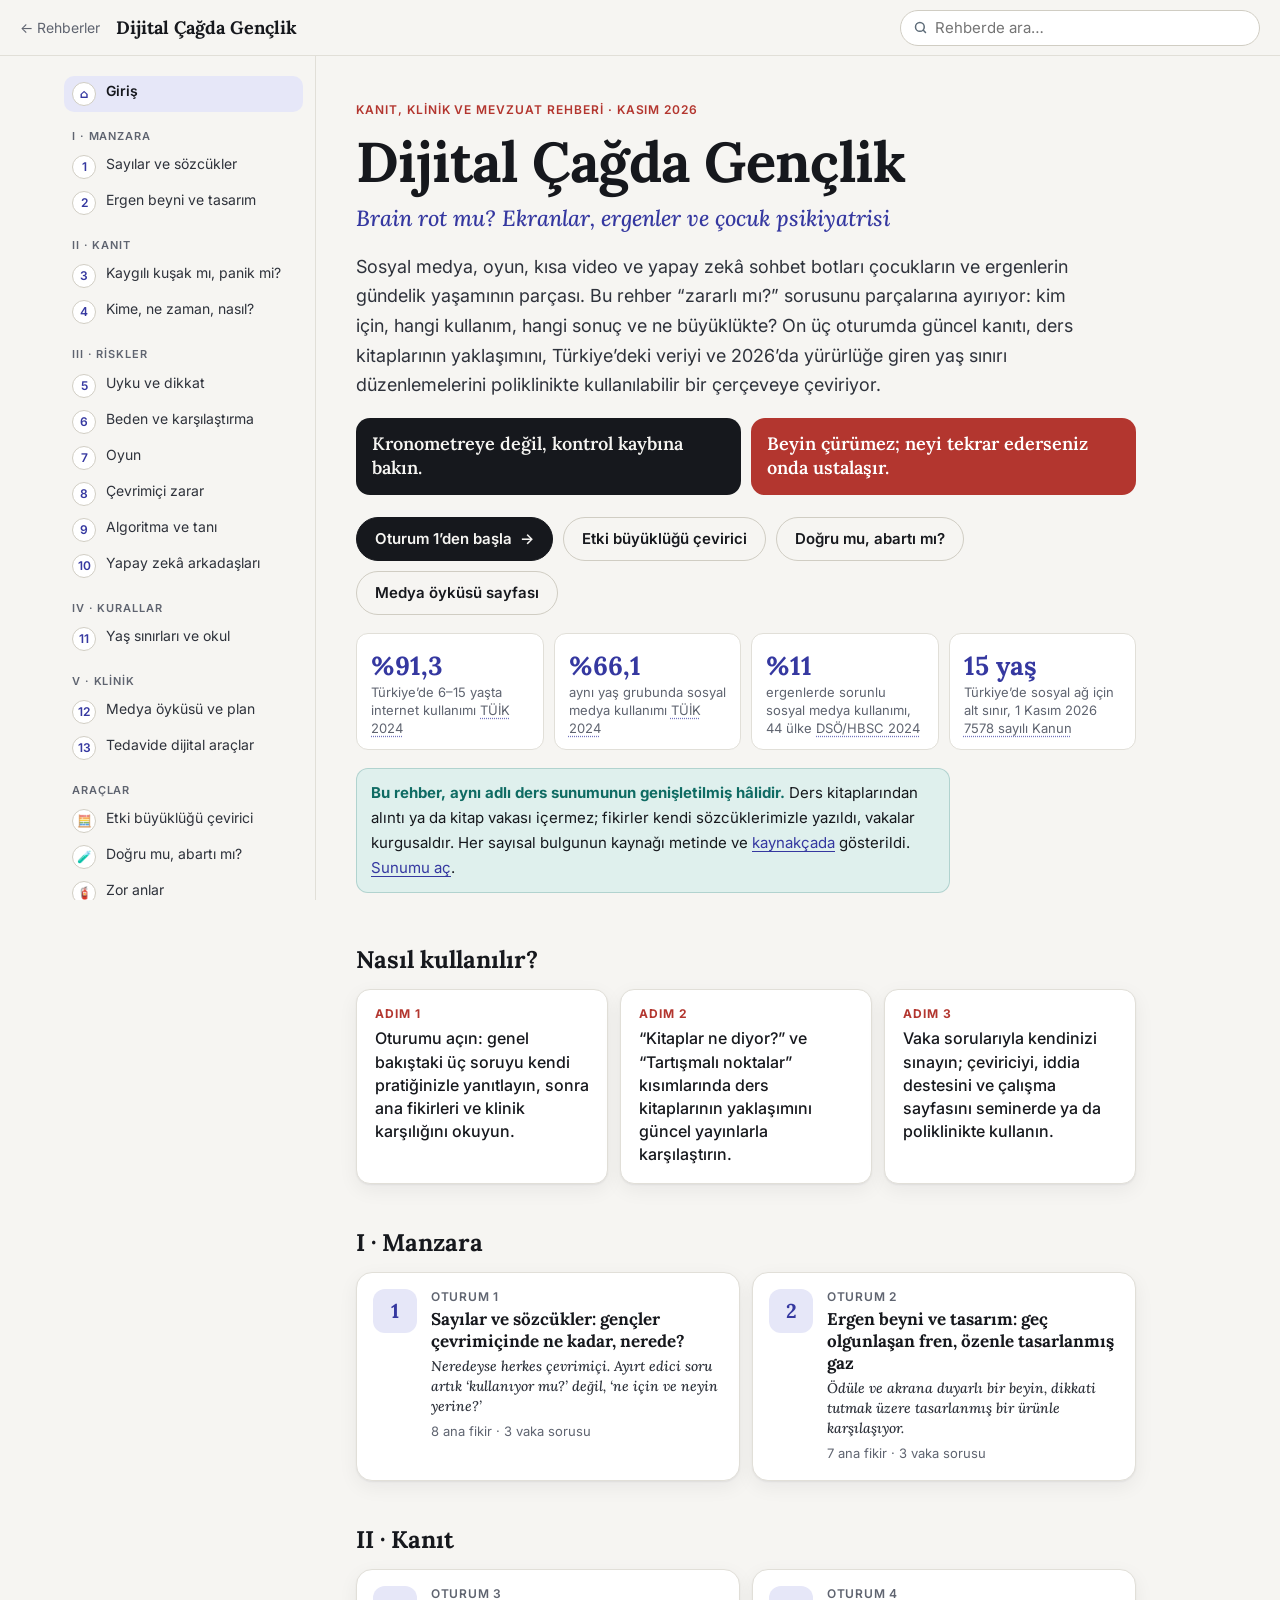
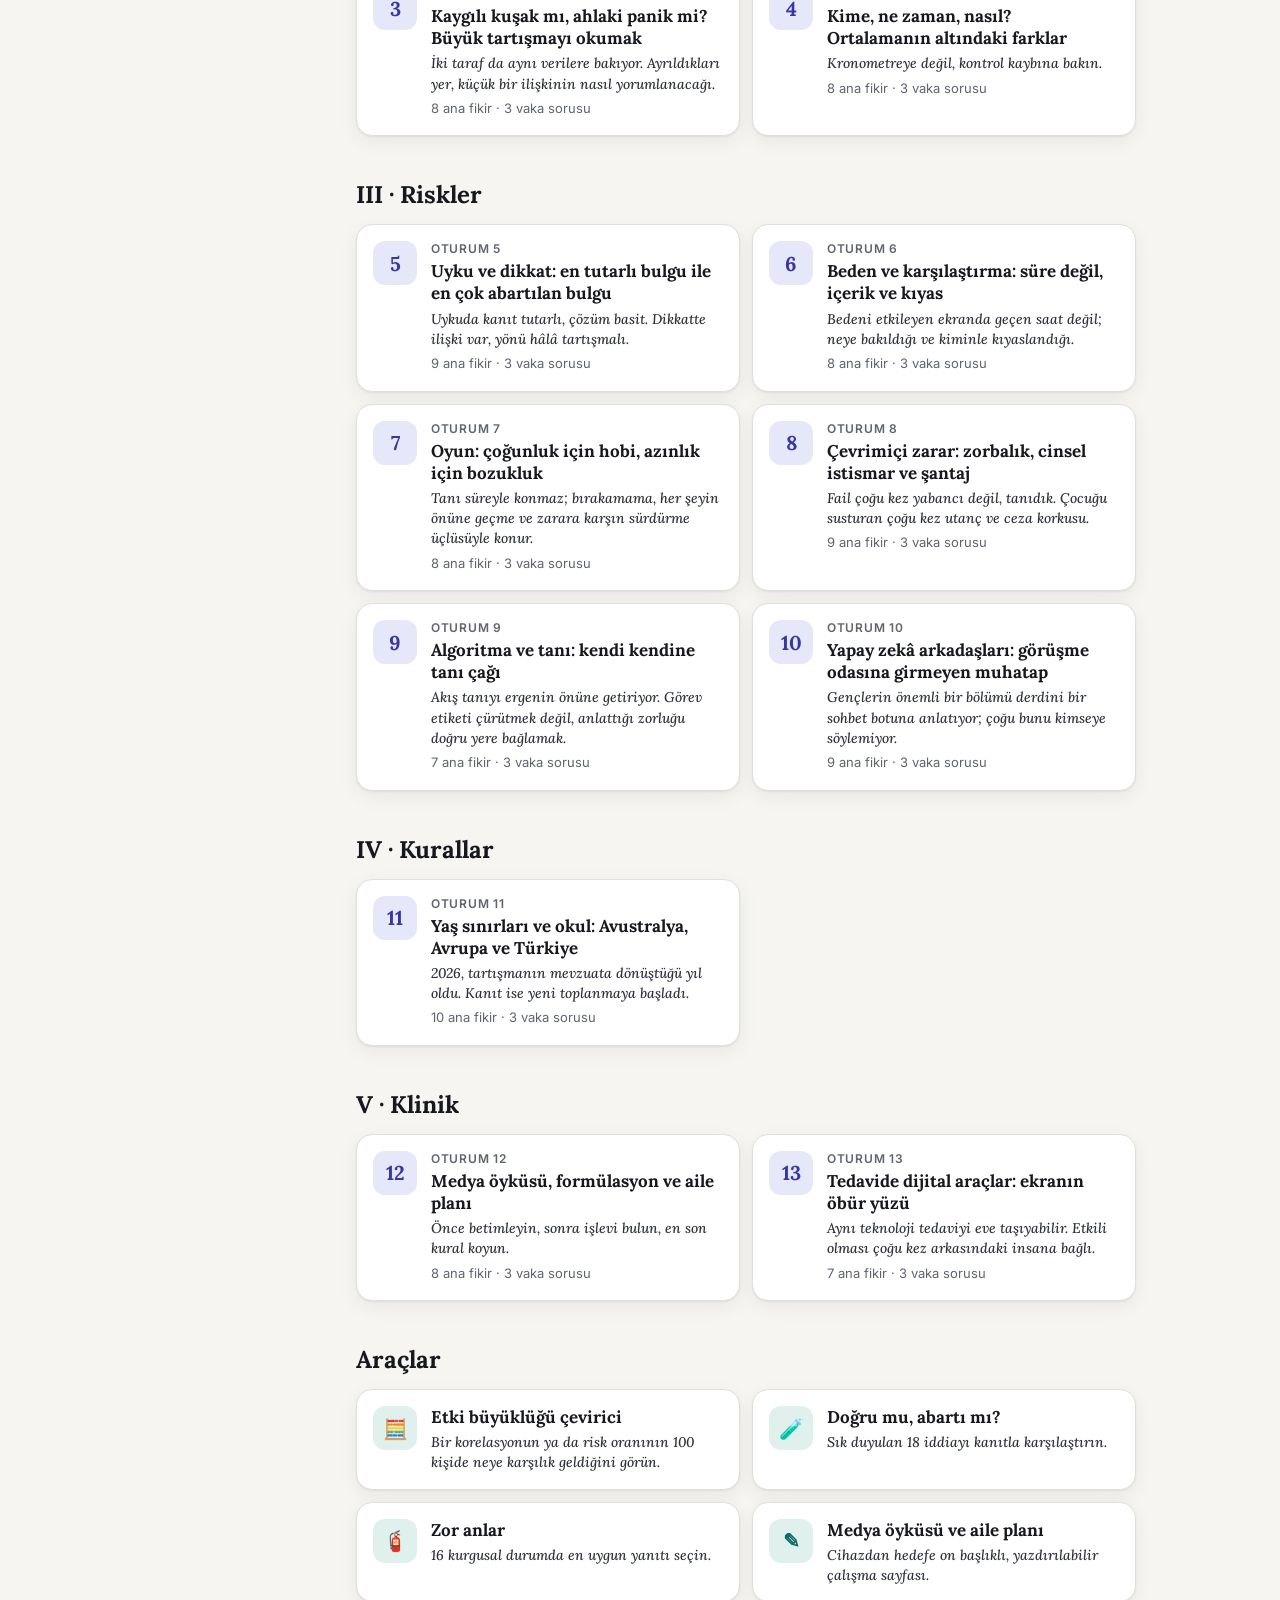
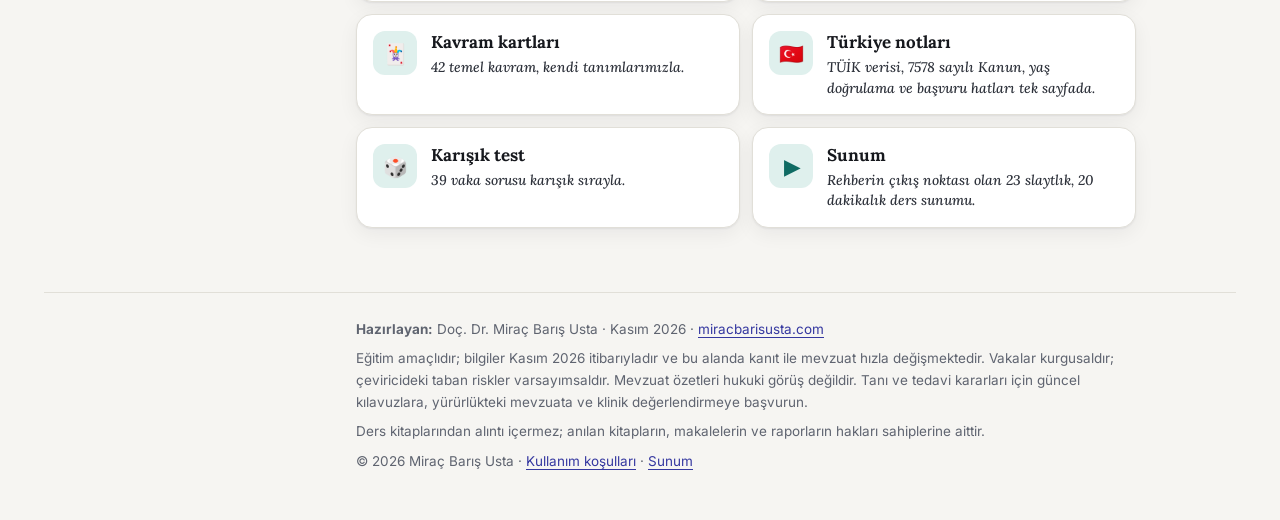
==== commit 0dd65268: "Sunumu etkileşimli rehbere dönüştür: Dijital Çağda Gençlik 13 oturum (kanıt, klinik karşılık, ders k" ====
--- a/index.html
+++ b/index.html
@@ -4,539 +4,80 @@
 <meta charset="utf-8">
 <meta name="viewport" content="width=device-width, initial-scale=1, viewport-fit=cover">
 <title>Brain Rot mu? Dijital Çağda Gençlik · Doç. Dr. Miraç Barış Usta</title>
-<meta name="description" content="Tıp öğrencileri için 20 dakikalık sunum: ekran süresi, ergen beyni, bağımlılık yapıcı tasarım, kontrol kaybı, uyku, dikkat, oyun, yapay zekâ ve yeni yaş sınırları. Kaynakları DOI bağlantılarıyla.">
+<meta name="description" content="Çocuk ve ergenlerde sosyal medya, oyun, kısa video ve yapay zekâ sohbet botları üzerine etkileşimli rehber: 13 oturumda güncel kanıt, ders kitaplarının yaklaşımı, Türkiye verisi ve 2026 yaş sınırı düzenlemeleri; etki büyüklüğü çevirici, iddia destesi, kurgusal vaka soruları ve medya öyküsü çalışma sayfası.">
 <meta name="author" content="Miraç Barış Usta">
+<meta name="theme-color" content="#f6f5f2">
+<meta property="og:title" content="Brain Rot mu? Dijital Çağda Gençlik">
+<meta property="og:description" content="Çocuk ve ergenlerde sosyal medya, oyun, kısa video ve yapay zekâ sohbet botları üzerine etkileşimli rehber: 13 oturumda güncel kanıt, ders kitaplarının yaklaşımı, Türkiye verisi ve 2026 yaş sınırı düzenlemeleri; etki büyüklüğü çevirici, iddia destesi, kurgusal vaka soruları ve medya öyküsü çalışma sayfası.">
+<meta property="og:type" content="website">
+<meta property="og:url" content="https://miracbarisusta.com/brain-rot-mu/">
+<link rel="canonical" href="https://miracbarisusta.com/brain-rot-mu/">
 <link rel="preconnect" href="https://fonts.googleapis.com">
 <link rel="preconnect" href="https://fonts.gstatic.com" crossorigin>
-<link rel="stylesheet" href="https://fonts.googleapis.com/css2?family=Bricolage+Grotesque:wght@400;700;800&amp;family=DM+Sans:wght@400;500;700&amp;family=JetBrains+Mono:wght@500;700&amp;display=swap">
-<link rel="stylesheet" href="sunum.css">
+<link rel="stylesheet" href="https://fonts.googleapis.com/css2?family=Inter:wght@400;500;600;700&amp;family=Lora:ital,wght@0,600;0,700;1,500&amp;display=swap">
+<link rel="stylesheet" href="rehber.css">
+<script src="rehber.js" defer></script>
 </head>
 <body>
-<header class="bar">
-  <a class="geri" href="https://miracbarisusta.com/rehberler/">← Rehberler</a>
-  <p class="baslik"><b>Brain Rot mu?</b> <span>Dijital Çağda Gençlik</span></p>
-  <nav class="gezinti" aria-label="Slaytlar">
-    <button type="button" id="onceki" aria-label="Önceki slayt">←</button>
-    <span id="sayac" aria-live="polite">1 / 23</span>
-    <button type="button" id="sonraki" aria-label="Sonraki slayt">→</button>
-    <button type="button" id="tamekran" aria-label="Tam ekran" title="Tam ekran (F)">⤢</button>
-  </nav>
+<a class="atla" href="#icerik">İçeriğe geç</a>
+<header class="ust">
+  <a class="geri" href="https://miracbarisusta.com/rehberler/"><span aria-hidden="true">←</span> Rehberler</a>
+  <a class="marka" href="#/">Dijital Çağda Gençlik</a>
+  <div class="ara" role="search">
+    <label class="gizli" for="ara">Rehberde ara</label>
+    <input id="ara" type="search" placeholder="Rehberde ara…" autocomplete="off" aria-controls="ara-sonuc">
+    <div class="ara-sonuc" id="ara-sonuc" hidden></div>
+  </div>
+  <button type="button" class="menu-dugme" aria-controls="yan" aria-expanded="false">Oturumlar</button>
 </header>
-<main id="sahne" class="sahne">
-<div id="kayar" class="kayar">
-<section class="slide" role="group" aria-roledescription="slayt" aria-label="Slayt 1 / 23" id="kapak" data-transition="fade" style="background:#16181d">
-  <div id="peb41f8d308f0r0-78296009" style="position:absolute; top:128px; left:128px; width:1128px; height:824px; display:flex; flex-direction:column; justify-content:space-between">
-    <div style="display:flex; flex-direction:column; gap:28px">
-      <div style="display:flex; flex-direction:row; gap:14px; align-items:center">
-        <div style="width:16px; height:16px; display:flex; flex-direction:column; background:#ff6b6b; border-radius:256px">
-        </div>
-        <p style="font-family:'JetBrains Mono', 'Courier New', monospace; font-size:24px; font-weight:700; letter-spacing:2px; color:#ff6b6b">TIP ÖĞRENCİLERİ İÇİN · 20 DAKİKA</p>
-      </div>
-      <p style="align-self:start; padding:8px 22px; font-family:'DM Sans', Arial, sans-serif; font-size:26px; font-weight:700; color:#16181d; background:#ff6b6b; border-radius:256px">23 okunmamış bildirim</p>
-      <h1 style="font-family:'Bricolage Grotesque', Arial, sans-serif; font-size:128px; font-weight:800; line-height:1; letter-spacing:-2px; color:#faf8f4">Brain rot mu?</h1>
-      <p style="font-family:'Bricolage Grotesque', Arial, sans-serif; font-size:56px; font-weight:400; line-height:1.15; color:#b9bec8">Dijital çağda gençlik: memeler, veriler ve klinik</p>
-    </div>
-    <div style="display:flex; flex-direction:column; gap:8px">
-      <p style="font-family:'DM Sans', Arial, sans-serif; font-size:30px; font-weight:700; color:#faf8f4">Doç. Dr. Miraç Barış Usta</p>
-      <p style="font-family:'DM Sans', Arial, sans-serif; font-size:26px; line-height:1.35; color:#b9bec8">Ondokuz Mayıs Üniversitesi Tıp Fakültesi<br>Çocuk ve Ergen Ruh Sağlığı ve Hastalıkları AD · Kasım 2026</p>
-    </div>
+<div class="duzen">
+<nav class="yan" id="yan" aria-label="Rehber içeriği"><div class="yan-ic"><ol class="nav-liste"><li><a href="#/" data-nav="giris"><span class="nav-no" aria-hidden="true">⌂</span><span class="nav-ad">Giriş</span></a></li></ol><p class="nav-baslik">I · Manzara</p><ol class="nav-liste"><li><a href="#/oturum-1" data-nav="oturum-1"><span class="nav-no" aria-hidden="true">1</span><span class="nav-ad">Sayılar ve sözcükler</span><span class="nav-durum" data-durum-nav="oturum-1"></span></a></li><li><a href="#/oturum-2" data-nav="oturum-2"><span class="nav-no" aria-hidden="true">2</span><span class="nav-ad">Ergen beyni ve tasarım</span><span class="nav-durum" data-durum-nav="oturum-2"></span></a></li></ol><p class="nav-baslik">II · Kanıt</p><ol class="nav-liste"><li><a href="#/oturum-3" data-nav="oturum-3"><span class="nav-no" aria-hidden="true">3</span><span class="nav-ad">Kaygılı kuşak mı, panik mi?</span><span class="nav-durum" data-durum-nav="oturum-3"></span></a></li><li><a href="#/oturum-4" data-nav="oturum-4"><span class="nav-no" aria-hidden="true">4</span><span class="nav-ad">Kime, ne zaman, nasıl?</span><span class="nav-durum" data-durum-nav="oturum-4"></span></a></li></ol><p class="nav-baslik">III · Riskler</p><ol class="nav-liste"><li><a href="#/oturum-5" data-nav="oturum-5"><span class="nav-no" aria-hidden="true">5</span><span class="nav-ad">Uyku ve dikkat</span><span class="nav-durum" data-durum-nav="oturum-5"></span></a></li><li><a href="#/oturum-6" data-nav="oturum-6"><span class="nav-no" aria-hidden="true">6</span><span class="nav-ad">Beden ve karşılaştırma</span><span class="nav-durum" data-durum-nav="oturum-6"></span></a></li><li><a href="#/oturum-7" data-nav="oturum-7"><span class="nav-no" aria-hidden="true">7</span><span class="nav-ad">Oyun</span><span class="nav-durum" data-durum-nav="oturum-7"></span></a></li><li><a href="#/oturum-8" data-nav="oturum-8"><span class="nav-no" aria-hidden="true">8</span><span class="nav-ad">Çevrimiçi zarar</span><span class="nav-durum" data-durum-nav="oturum-8"></span></a></li><li><a href="#/oturum-9" data-nav="oturum-9"><span class="nav-no" aria-hidden="true">9</span><span class="nav-ad">Algoritma ve tanı</span><span class="nav-durum" data-durum-nav="oturum-9"></span></a></li><li><a href="#/oturum-10" data-nav="oturum-10"><span class="nav-no" aria-hidden="true">10</span><span class="nav-ad">Yapay zekâ arkadaşları</span><span class="nav-durum" data-durum-nav="oturum-10"></span></a></li></ol><p class="nav-baslik">IV · Kurallar</p><ol class="nav-liste"><li><a href="#/oturum-11" data-nav="oturum-11"><span class="nav-no" aria-hidden="true">11</span><span class="nav-ad">Yaş sınırları ve okul</span><span class="nav-durum" data-durum-nav="oturum-11"></span></a></li></ol><p class="nav-baslik">V · Klinik</p><ol class="nav-liste"><li><a href="#/oturum-12" data-nav="oturum-12"><span class="nav-no" aria-hidden="true">12</span><span class="nav-ad">Medya öyküsü ve plan</span><span class="nav-durum" data-durum-nav="oturum-12"></span></a></li><li><a href="#/oturum-13" data-nav="oturum-13"><span class="nav-no" aria-hidden="true">13</span><span class="nav-ad">Tedavide dijital araçlar</span><span class="nav-durum" data-durum-nav="oturum-13"></span></a></li></ol><p class="nav-baslik">Araçlar</p><ol class="nav-liste"><li><a href="#/etki" data-nav="etki"><span class="nav-no" aria-hidden="true">🧮</span><span class="nav-ad">Etki büyüklüğü çevirici</span><span class="nav-durum" data-durum-nav="etki"></span></a></li><li><a href="#/iddialar" data-nav="iddialar"><span class="nav-no" aria-hidden="true">🧪</span><span class="nav-ad">Doğru mu, abartı mı?</span><span class="nav-durum" data-durum-nav="iddialar"></span></a></li><li><a href="#/zor-anlar" data-nav="zor-anlar"><span class="nav-no" aria-hidden="true">🧯</span><span class="nav-ad">Zor anlar</span><span class="nav-durum" data-durum-nav="zor-anlar"></span></a></li><li><a href="#/medya-oykusu" data-nav="medya-oykusu"><span class="nav-no" aria-hidden="true">✎</span><span class="nav-ad">Medya öyküsü sayfası</span><span class="nav-durum" data-durum-nav="medya-oykusu"></span></a></li><li><a href="#/kavramlar" data-nav="kavramlar"><span class="nav-no" aria-hidden="true">🃏</span><span class="nav-ad">Kavram kartları</span><span class="nav-durum" data-durum-nav="kavramlar"></span></a></li><li><a href="#/turkiye" data-nav="turkiye"><span class="nav-no" aria-hidden="true">TR</span><span class="nav-ad">Türkiye notları</span><span class="nav-durum" data-durum-nav="turkiye"></span></a></li><li><a href="#/tekrar" data-nav="tekrar"><span class="nav-no" aria-hidden="true">🎲</span><span class="nav-ad">Karışık test</span><span class="nav-durum" data-durum-nav="tekrar"></span></a></li><li><a href="#/kaynakca" data-nav="kaynakca"><span class="nav-no" aria-hidden="true">§</span><span class="nav-ad">Kaynakça</span><span class="nav-durum" data-durum-nav="kaynakca"></span></a></li><li><a href="sunum/"><span class="nav-no" aria-hidden="true">▶</span><span class="nav-ad">Sunum</span></a></li></ol><p class="ilerleme" data-ilerleme></p></div></nav>
+<main id="icerik" tabindex="-1">
+<section class="view aktif" id="v-giris" data-view="giris" data-baslik="Giriş" aria-label="Giriş">
+<div class="kahraman">
+  <p class="ust-baslik">Kanıt, klinik ve mevzuat rehberi · Kasım 2026</p>
+  <h1 tabindex="-1">Dijital Çağda Gençlik</h1>
+  <p class="alt-baslik">Brain rot mu? Ekranlar, ergenler ve çocuk psikiyatrisi</p>
+  <p class="kahraman-metin" data-ara>Sosyal medya, oyun, kısa video ve yapay zekâ sohbet botları çocukların ve ergenlerin gündelik
+  yaşamının parçası. Bu rehber “zararlı mı?” sorusunu parçalarına ayırıyor: kim için, hangi kullanım, hangi sonuç ve ne büyüklükte?
+  On üç oturumda güncel kanıtı, ders kitaplarının yaklaşımını, Türkiye’deki veriyi ve 2026’da yürürlüğe giren yaş sınırı
+  düzenlemelerini poliklinikte kullanılabilir bir çerçeveye çeviriyor.</p>
+  <div class="mesajlar"><p class="mesaj" data-ara>Kronometreye değil, kontrol kaybına bakın.</p>
+  <p class="mesaj" data-ara>Beyin çürümez; neyi tekrar ederseniz onda ustalaşır.</p></div>
+  <p class="kahraman-dugmeler"><a class="dugme" href="#/oturum-1">Oturum 1’den başla <span aria-hidden="true">→</span></a>
+  <a class="dugme dugme-ikincil" href="#/etki">Etki büyüklüğü çevirici</a> <a class="dugme dugme-ikincil" href="#/iddialar">Doğru mu, abartı mı?</a>
+  <a class="dugme dugme-ikincil" href="#/medya-oykusu">Medya öyküsü sayfası</a></p>
+  <div class="kahraman-kpi">
+    <div class="kpi"><span class="kpi-deger">%91,3</span><span class="kpi-alt">Türkiye’de 6–15 yaşta internet kullanımı <a class="atif" href="#k-tuik2024" data-k="k-tuik2024">TÜİK 2024</a></span></div>
+    <div class="kpi"><span class="kpi-deger">%66,1</span><span class="kpi-alt">aynı yaş grubunda sosyal medya kullanımı <a class="atif" href="#k-tuik2024" data-k="k-tuik2024">TÜİK 2024</a></span></div>
+    <div class="kpi"><span class="kpi-deger">%11</span><span class="kpi-alt">ergenlerde sorunlu sosyal medya kullanımı, 44 ülke <a class="atif" href="#k-hbsc2024" data-k="k-hbsc2024">DSÖ/HBSC 2024</a></span></div>
+    <div class="kpi"><span class="kpi-deger">15 yaş</span><span class="kpi-alt">Türkiye’de sosyal ağ için alt sınır, 1 Kasım 2026 <a class="atif" href="#k-kanun7578" data-k="k-kanun7578">7578 sayılı Kanun</a></span></div>
   </div>
-  <div id="peb41f8d308f0r1-78296009" style="position:absolute; top:128px; left:1312px; width:480px; height:824px; display:flex; flex-direction:column; justify-content:center; gap:16px; padding:20px; background:#1f2229; border:2px solid #2a2e37; border-radius:24px">
-    <div style="display:flex;flex-direction:column;gap:12px;align-self:stretch;padding:20px;border:2px dashed rgba(138,143,153,0.55);border-radius:14px"><p style="font-family:'JetBrains Mono', 'Courier New', monospace;font-size:24px;font-weight:700;letter-spacing:1px;line-height:1.3;color:#8A8F99">MEME · This is fine: yanan odada kahvesini içen köpek</p></div>
-    <p style="padding:12px 16px; font-family:'DM Sans', Arial, sans-serif; font-size:26px; line-height:1.3; color:#faf8f4; background:#2a2e37; border-radius:14px"><span style="color:#ff6b6b"><b>Oda:</b></span> Saat 03.17 · ödev teslimi 08.30 · ekran süresi 9 sa</p>
-    <p style="padding:12px 16px; font-family:'DM Sans', Arial, sans-serif; font-size:26px; line-height:1.3; color:#faf8f4; background:#2a2e37; border-radius:14px"><span style="color:#ff6b6b"><b>Köpek:</b></span> “Her şey yolunda. Son bir video.”</p>
-    <p style="font-family:'DM Sans', Arial, sans-serif; font-size:24px; line-height:1.35; color:#b9bec8">Kapanışta aynı köpek geri dönüyor.</p>
-  </div>
-</section>
-<section class="slide" role="group" aria-roledescription="slayt" aria-label="Slayt 2 / 23" id="ekran-suresi" data-transition="fade" style="background:#FAF8F4;color:#16181D;font-family:'DM Sans', Arial, sans-serif;padding:128px 128px 160px;display:flex;flex-direction:column;gap:36px">
-<div style="display:flex;flex-direction:column;gap:12px">
-<div style="display:flex;flex-direction:row;align-items:center;gap:14px"><div style="width:16px;height:16px;background:#C42B32;border-radius:50%"></div><p style="font-family:'JetBrains Mono', 'Courier New', monospace;font-size:24px;font-weight:700;letter-spacing:2px;color:#C42B32">01 · ISINMA</p></div>
-<h2 style="font-family:'Bricolage Grotesque', Arial, sans-serif;font-size:56px;font-weight:700;line-height:1.1;letter-spacing:-1px;color:#16181D">Telefonunuzu çıkarın. Evet, şimdi.</h2>
+  <aside class="yeni-not"><strong>Bu rehber, aynı adlı ders sunumunun genişletilmiş hâlidir.</strong> Ders kitaplarından alıntı ya da
+  kitap vakası içermez; fikirler kendi sözcüklerimizle yazıldı, vakalar kurgusaldır. Her sayısal bulgunun kaynağı metinde ve
+  <a href="#/kaynakca">kaynakçada</a> gösterildi. <a href="sunum/">Sunumu aç</a>.</aside>
 </div>
-<div style="flex:1;display:flex;flex-direction:row;gap:56px;align-items:stretch">
-<div style="flex:1;display:flex;flex-direction:column;gap:28px">
-<p style="font-size:30px;line-height:1.3;color:#16181D"><b>Ayarlar › Ekran Süresi</b> (iOS) ya da <b>Dijital Denge</b> (Android): günlük ortalamanız kaç saat?</p>
-<div style="display:flex;flex-direction:row;gap:20px">
-<div style="flex:1;display:flex;flex-direction:column;gap:8px;background:#FDFCFA;border:2px solid #E3DED4;border-radius:20px;padding:22px 24px"><p style="font-family:'JetBrains Mono', 'Courier New', monospace;font-size:24px;font-weight:700;color:#C42B32">A</p><p style="font-family:'Bricolage Grotesque', Arial, sans-serif;font-size:56px;font-weight:800;line-height:1;white-space:nowrap;color:#16181D">0–2 sa</p></div>
-<div style="flex:1;display:flex;flex-direction:column;gap:8px;background:#FDFCFA;border:2px solid #E3DED4;border-radius:20px;padding:22px 24px"><p style="font-family:'JetBrains Mono', 'Courier New', monospace;font-size:24px;font-weight:700;color:#C42B32">B</p><p style="font-family:'Bricolage Grotesque', Arial, sans-serif;font-size:56px;font-weight:800;line-height:1;white-space:nowrap;color:#16181D">2–4 sa</p></div>
-<div style="flex:1;display:flex;flex-direction:column;gap:8px;background:#FDFCFA;border:2px solid #E3DED4;border-radius:20px;padding:22px 24px"><p style="font-family:'JetBrains Mono', 'Courier New', monospace;font-size:24px;font-weight:700;color:#C42B32">C</p><p style="font-family:'Bricolage Grotesque', Arial, sans-serif;font-size:56px;font-weight:800;line-height:1;white-space:nowrap;color:#16181D">4–6 sa</p></div>
-<div style="flex:1;display:flex;flex-direction:column;gap:8px;background:#FDFCFA;border:2px solid #E3DED4;border-radius:20px;padding:22px 24px"><p style="font-family:'JetBrains Mono', 'Courier New', monospace;font-size:24px;font-weight:700;color:#C42B32">D</p><p style="font-family:'Bricolage Grotesque', Arial, sans-serif;font-size:56px;font-weight:800;line-height:1;white-space:nowrap;color:#16181D">6+ sa</p></div>
+<section class="ilerlemem" id="ilerlemem" hidden aria-labelledby="ilerleme-b"><h2 id="ilerleme-b" class="bolum-baslik">İlerlemem</h2>
+<div class="ilerleme-kutular"></div>
+<p class="kucuk">İlerleme yalnızca bu tarayıcıda saklanır. <button type="button" class="sina-sifirla hepsini-sil">Bütün ilerlemeyi sil</button></p></section>
+<section class="kurallar kullanim" aria-labelledby="kurallar-b"><h2 id="kurallar-b" class="bolum-baslik">Nasıl kullanılır?</h2>
+<ol><li data-ara><span class="kural-no">1</span> Oturumu açın: genel bakıştaki üç soruyu kendi pratiğinizle yanıtlayın, sonra ana fikirleri ve klinik karşılığını okuyun.</li>
+<li data-ara><span class="kural-no">2</span> “Kitaplar ne diyor?” ve “Tartışmalı noktalar” kısımlarında ders kitaplarının yaklaşımını güncel yayınlarla karşılaştırın.</li>
+<li data-ara><span class="kural-no">3</span> Vaka sorularıyla kendinizi sınayın; çeviriciyi, iddia destesini ve çalışma sayfasını seminerde ya da poliklinikte kullanın.</li></ol></section>
+<section aria-labelledby="kes-m-b"><h2 id="kes-m-b" class="bolum-baslik">I · Manzara</h2><ol class="kartlar"><li><a class="kart" href="#/oturum-1" data-kart="oturum-1"><span class="kart-no" aria-hidden="true">1</span><span class="kart-govde"><span class="kart-ust">Oturum 1</span><span class="kart-baslik">Sayılar ve sözcükler: gençler çevrimiçinde ne kadar, nerede?</span><span class="kart-slogan">Neredeyse herkes çevrimiçi. Ayırt edici soru artık ‘kullanıyor mu?’ değil, ‘ne için ve neyin yerine?’</span><span class="kart-meta">8 ana fikir · 3 vaka sorusu</span><span class="kart-durum" data-durum="oturum-1"></span></span></a></li><li><a class="kart" href="#/oturum-2" data-kart="oturum-2"><span class="kart-no" aria-hidden="true">2</span><span class="kart-govde"><span class="kart-ust">Oturum 2</span><span class="kart-baslik">Ergen beyni ve tasarım: geç olgunlaşan fren, özenle tasarlanmış gaz</span><span class="kart-slogan">Ödüle ve akrana duyarlı bir beyin, dikkati tutmak üzere tasarlanmış bir ürünle karşılaşıyor.</span><span class="kart-meta">7 ana fikir · 3 vaka sorusu</span><span class="kart-durum" data-durum="oturum-2"></span></span></a></li></ol></section><section aria-labelledby="kes-k-b"><h2 id="kes-k-b" class="bolum-baslik">II · Kanıt</h2><ol class="kartlar"><li><a class="kart" href="#/oturum-3" data-kart="oturum-3"><span class="kart-no" aria-hidden="true">3</span><span class="kart-govde"><span class="kart-ust">Oturum 3</span><span class="kart-baslik">Kaygılı kuşak mı, ahlaki panik mi? Büyük tartışmayı okumak</span><span class="kart-slogan">İki taraf da aynı verilere bakıyor. Ayrıldıkları yer, küçük bir ilişkinin nasıl yorumlanacağı.</span><span class="kart-meta">8 ana fikir · 3 vaka sorusu</span><span class="kart-durum" data-durum="oturum-3"></span></span></a></li><li><a class="kart" href="#/oturum-4" data-kart="oturum-4"><span class="kart-no" aria-hidden="true">4</span><span class="kart-govde"><span class="kart-ust">Oturum 4</span><span class="kart-baslik">Kime, ne zaman, nasıl? Ortalamanın altındaki farklar</span><span class="kart-slogan">Kronometreye değil, kontrol kaybına bakın.</span><span class="kart-meta">8 ana fikir · 3 vaka sorusu</span><span class="kart-durum" data-durum="oturum-4"></span></span></a></li></ol></section><section aria-labelledby="kes-r-b"><h2 id="kes-r-b" class="bolum-baslik">III · Riskler</h2><ol class="kartlar"><li><a class="kart" href="#/oturum-5" data-kart="oturum-5"><span class="kart-no" aria-hidden="true">5</span><span class="kart-govde"><span class="kart-ust">Oturum 5</span><span class="kart-baslik">Uyku ve dikkat: en tutarlı bulgu ile en çok abartılan bulgu</span><span class="kart-slogan">Uykuda kanıt tutarlı, çözüm basit. Dikkatte ilişki var, yönü hâlâ tartışmalı.</span><span class="kart-meta">9 ana fikir · 3 vaka sorusu</span><span class="kart-durum" data-durum="oturum-5"></span></span></a></li><li><a class="kart" href="#/oturum-6" data-kart="oturum-6"><span class="kart-no" aria-hidden="true">6</span><span class="kart-govde"><span class="kart-ust">Oturum 6</span><span class="kart-baslik">Beden ve karşılaştırma: süre değil, içerik ve kıyas</span><span class="kart-slogan">Bedeni etkileyen ekranda geçen saat değil; neye bakıldığı ve kiminle kıyaslandığı.</span><span class="kart-meta">8 ana fikir · 3 vaka sorusu</span><span class="kart-durum" data-durum="oturum-6"></span></span></a></li><li><a class="kart" href="#/oturum-7" data-kart="oturum-7"><span class="kart-no" aria-hidden="true">7</span><span class="kart-govde"><span class="kart-ust">Oturum 7</span><span class="kart-baslik">Oyun: çoğunluk için hobi, azınlık için bozukluk</span><span class="kart-slogan">Tanı süreyle konmaz; bırakamama, her şeyin önüne geçme ve zarara karşın sürdürme üçlüsüyle konur.</span><span class="kart-meta">8 ana fikir · 3 vaka sorusu</span><span class="kart-durum" data-durum="oturum-7"></span></span></a></li><li><a class="kart" href="#/oturum-8" data-kart="oturum-8"><span class="kart-no" aria-hidden="true">8</span><span class="kart-govde"><span class="kart-ust">Oturum 8</span><span class="kart-baslik">Çevrimiçi zarar: zorbalık, cinsel istismar ve şantaj</span><span class="kart-slogan">Fail çoğu kez yabancı değil, tanıdık. Çocuğu susturan çoğu kez utanç ve ceza korkusu.</span><span class="kart-meta">9 ana fikir · 3 vaka sorusu</span><span class="kart-durum" data-durum="oturum-8"></span></span></a></li><li><a class="kart" href="#/oturum-9" data-kart="oturum-9"><span class="kart-no" aria-hidden="true">9</span><span class="kart-govde"><span class="kart-ust">Oturum 9</span><span class="kart-baslik">Algoritma ve tanı: kendi kendine tanı çağı</span><span class="kart-slogan">Akış tanıyı ergenin önüne getiriyor. Görev etiketi çürütmek değil, anlattığı zorluğu doğru yere bağlamak.</span><span class="kart-meta">7 ana fikir · 3 vaka sorusu</span><span class="kart-durum" data-durum="oturum-9"></span></span></a></li><li><a class="kart" href="#/oturum-10" data-kart="oturum-10"><span class="kart-no" aria-hidden="true">10</span><span class="kart-govde"><span class="kart-ust">Oturum 10</span><span class="kart-baslik">Yapay zekâ arkadaşları: görüşme odasına girmeyen muhatap</span><span class="kart-slogan">Gençlerin önemli bir bölümü derdini bir sohbet botuna anlatıyor; çoğu bunu kimseye söylemiyor.</span><span class="kart-meta">9 ana fikir · 3 vaka sorusu</span><span class="kart-durum" data-durum="oturum-10"></span></span></a></li></ol></section><section aria-labelledby="kes-p-b"><h2 id="kes-p-b" class="bolum-baslik">IV · Kurallar</h2><ol class="kartlar"><li><a class="kart" href="#/oturum-11" data-kart="oturum-11"><span class="kart-no" aria-hidden="true">11</span><span class="kart-govde"><span class="kart-ust">Oturum 11</span><span class="kart-baslik">Yaş sınırları ve okul: Avustralya, Avrupa ve Türkiye</span><span class="kart-slogan">2026, tartışmanın mevzuata dönüştüğü yıl oldu. Kanıt ise yeni toplanmaya başladı.</span><span class="kart-meta">10 ana fikir · 3 vaka sorusu</span><span class="kart-durum" data-durum="oturum-11"></span></span></a></li></ol></section><section aria-labelledby="kes-c-b"><h2 id="kes-c-b" class="bolum-baslik">V · Klinik</h2><ol class="kartlar"><li><a class="kart" href="#/oturum-12" data-kart="oturum-12"><span class="kart-no" aria-hidden="true">12</span><span class="kart-govde"><span class="kart-ust">Oturum 12</span><span class="kart-baslik">Medya öyküsü, formülasyon ve aile planı</span><span class="kart-slogan">Önce betimleyin, sonra işlevi bulun, en son kural koyun.</span><span class="kart-meta">8 ana fikir · 3 vaka sorusu</span><span class="kart-durum" data-durum="oturum-12"></span></span></a></li><li><a class="kart" href="#/oturum-13" data-kart="oturum-13"><span class="kart-no" aria-hidden="true">13</span><span class="kart-govde"><span class="kart-ust">Oturum 13</span><span class="kart-baslik">Tedavide dijital araçlar: ekranın öbür yüzü</span><span class="kart-slogan">Aynı teknoloji tedaviyi eve taşıyabilir. Etkili olması çoğu kez arkasındaki insana bağlı.</span><span class="kart-meta">7 ana fikir · 3 vaka sorusu</span><span class="kart-durum" data-durum="oturum-13"></span></span></a></li></ol></section>
+<section aria-labelledby="arac-b"><h2 id="arac-b" class="bolum-baslik">Araçlar</h2><ol class="kartlar"><li><a class="kart kart-arac" href="#/etki"><span class="kart-no" aria-hidden="true">🧮</span><span class="kart-govde"><span class="kart-baslik">Etki büyüklüğü çevirici</span><span class="kart-slogan">Bir korelasyonun ya da risk oranının 100 kişide neye karşılık geldiğini görün.</span></span></a></li><li><a class="kart kart-arac" href="#/iddialar"><span class="kart-no" aria-hidden="true">🧪</span><span class="kart-govde"><span class="kart-baslik">Doğru mu, abartı mı?</span><span class="kart-slogan">Sık duyulan 18 iddiayı kanıtla karşılaştırın.</span></span></a></li><li><a class="kart kart-arac" href="#/zor-anlar"><span class="kart-no" aria-hidden="true">🧯</span><span class="kart-govde"><span class="kart-baslik">Zor anlar</span><span class="kart-slogan">16 kurgusal durumda en uygun yanıtı seçin.</span></span></a></li><li><a class="kart kart-arac" href="#/medya-oykusu"><span class="kart-no" aria-hidden="true">✎</span><span class="kart-govde"><span class="kart-baslik">Medya öyküsü ve aile planı</span><span class="kart-slogan">Cihazdan hedefe on başlıklı, yazdırılabilir çalışma sayfası.</span></span></a></li><li><a class="kart kart-arac" href="#/kavramlar"><span class="kart-no" aria-hidden="true">🃏</span><span class="kart-govde"><span class="kart-baslik">Kavram kartları</span><span class="kart-slogan">42 temel kavram, kendi tanımlarımızla.</span></span></a></li><li><a class="kart kart-arac" href="#/turkiye"><span class="kart-no" aria-hidden="true">🇹🇷</span><span class="kart-govde"><span class="kart-baslik">Türkiye notları</span><span class="kart-slogan">TÜİK verisi, 7578 sayılı Kanun, yaş doğrulama ve başvuru hatları tek sayfada.</span></span></a></li><li><a class="kart kart-arac" href="#/tekrar"><span class="kart-no" aria-hidden="true">🎲</span><span class="kart-govde"><span class="kart-baslik">Karışık test</span><span class="kart-slogan">39 vaka sorusu karışık sırayla.</span></span></a></li><li><a class="kart kart-arac" href="sunum/"><span class="kart-no" aria-hidden="true">▶</span><span class="kart-govde"><span class="kart-baslik">Sunum</span><span class="kart-slogan">Rehberin çıkış noktası olan 23 slaytlık, 20 dakikalık ders sunumu.</span></span></a></li></ol></section>
+</section><section class="view bolum" id="v-oturum-1" data-view="oturum-1" data-baslik="Oturum 1: Sayılar ve sözcükler" aria-label="Oturum 1"><header class="oturum-bas"><p class="ust-baslik">I · Manzara · Oturum 1</p><h2 tabindex="-1">Sayılar ve sözcükler: gençler çevrimiçinde ne kadar, nerede?</h2><p class="slogan">Neredeyse herkes çevrimiçi. Ayırt edici soru artık ‘kullanıyor mu?’ değil, ‘ne için ve neyin yerine?’</p></header><nav class="adimlar" aria-label="Bu oturumun kısımları"><a href="#/oturum-1/bakis"><span aria-hidden="true">🔭</span> Bakış</a><a href="#/oturum-1/fikirler"><span aria-hidden="true">🧭</span> Ana fikirler</a><a href="#/oturum-1/klinik"><span aria-hidden="true">🩺</span> Klinikte</a><a href="#/oturum-1/kitaplar"><span aria-hidden="true">📚</span> Kitaplar</a><a href="#/oturum-1/tartisma"><span aria-hidden="true">⚖️</span> Tartışma</a><a href="#/oturum-1/test"><span aria-hidden="true">✍️</span> Sorular</a><a href="#/oturum-1/akilda"><span aria-hidden="true">🎯</span> Akılda kalsın</a><a href="#/oturum-1/not"><span aria-hidden="true">🗒️</span> Notum</a></nav><section class="adim adim-bakis" id="oturum-1-bakis" aria-labelledby="oturum-1-bakis-b"><h3 id="oturum-1-bakis-b"><span class="adim-ikon" aria-hidden="true">🔭</span> Genel bakış</h3><p class="kitapta" data-ara>Oxford sözlükleri 2024’te yılın sözcüğü olarak <em>brain rot</em>’u seçti <a class="atif" href="#k-oup2024" data-k="k-oup2024">Oxford 2024</a>; izleyen iki yılda öne çıkan sözcüklerin çoğu da çevrimiçi yaşamdan geldi. Bu oturum tartışmanın zeminini kuruyor: Türkiye’de ve dünyada çocuklar ve ergenler interneti, sosyal medyayı, oyunu ve sohbet botlarını ne ölçüde kullanıyor; bu sayılar neyi söylüyor, neyi söylemiyor?</p><p class="okurken-baslik">Başlamadan önce düşünün</p><ol class="okurken"><li data-ara>Polikliniğinizde gördüğünüz çocukların kaçının yalnızca kendisinin kullandığı bir telefonu var? Tahmininizi aşağıdaki TÜİK verisiyle karşılaştırın.</li><li data-ara>‘Ekran süresi’ dediğinizde ödevi, oyunu, mesajlaşmayı ve kısa video akışını aynı kefeye mi koyuyorsunuz?</li><li data-ara>Bir aile ‘çok kullanıyor’ dediğinde hangi sayıyı ve hangi karşılaştırmayı kastediyor?</li></ol><div class="cizelge-kap"><h4 class="cizelge-baslik">Yılın sözcükleri, 2024–2026</h4><ol class="cizelge"><li data-ara><span class="cz-tarih">2024 · Oxford</span><span class="cz-olay"><strong>brain rot</strong>: değersiz sayılan çevrimiçi içeriğin aşırı tüketimine bağlanan zihinsel körelme ve o içeriğin kendisi. Sözcüğün ilk kayıtlı kullanımı 1854’e uzanıyor <a class="atif" href="#k-oup2024" data-k="k-oup2024">Oxford 2024</a>.</span></li><li data-ara><span class="cz-tarih">2025 · Oxford</span><span class="cz-olay"><strong>rage bait</strong>: öfke uyandırarak etkileşim toplamak için üretilen içerik <a class="atif" href="#k-oup2025" data-k="k-oup2025">Smithsonian 2025</a>.</span></li><li data-ara><span class="cz-tarih">2025 · Cambridge</span><span class="cz-olay"><strong>parasocial</strong>: tanımadığı bir ünlüyle, giderek de bir yapay zekâyla kurulan tek yönlü yakınlık <a class="atif" href="#k-cambridge2025" data-k="k-cambridge2025">Cambridge 2025</a>.</span></li><li data-ara><span class="cz-tarih">2025 · Collins</span><span class="cz-olay"><strong>vibe coding</strong>: yapay zekâya gündelik dille yazılım yazdırmak <a class="atif" href="#k-popsci2025" data-k="k-popsci2025">Flanagan 2026</a>.</span></li><li data-ara><span class="cz-tarih">2025 · Dictionary.com</span><span class="cz-olay"><strong>67</strong>: sabit bir anlamı olmayan, ortaokul çağında yayılan şaka sözcüğü <a class="atif" href="#k-dictionary2025" data-k="k-dictionary2025">Dictionary.com 2025</a>.</span></li><li data-ara><span class="cz-tarih">2026 · Dictionary.com</span><span class="cz-olay"><strong>maxxing</strong>: yaşamın bir yönünü sonuna kadar ‘iyileştirme’ uğraşı; en bilinen biçimi görünüşe odaklı <em>looksmaxxing</em> <a class="atif" href="#k-dictionary2026" data-k="k-dictionary2026">ABC News 2026</a>.</span></li><li data-ara><span class="cz-tarih">2026 · Collins</span><span class="cz-olay"><strong>mogging</strong>: birini ya da bir şeyi gölgede bırakmak; kökeni çevrimiçi erkeklik forumları <a class="atif" href="#k-collins2026" data-k="k-collins2026">Collins 2026</a>.</span></li></ol></div></section><section class="adim adim-fikirler" id="oturum-1-fikirler" aria-labelledby="oturum-1-fikirler-b"><h3 id="oturum-1-fikirler-b"><span class="adim-ikon" aria-hidden="true">🧭</span> Ana fikirler</h3><ol class="fikirler"><li data-ara><p><strong>Çevrimiçi olmak istisna değil, norm.</strong> TÜİK’in 2024 araştırmasına göre Türkiye’de 6–15 yaş çocukların %91,3’ü internet kullanıyor (2021’de %82,7); %66,1’i sosyal medya kullanıyor <a class="atif" href="#k-tuik2024" data-k="k-tuik2024">TÜİK 2024</a>. Bu ölçekte bir davranışta ‘kullanan’ ile ‘kullanmayan’ı karşılaştırmak artık pek bilgi vermez.</p></li><li data-ara><p><strong>Küçük yaş grubu da tablonun içinde.</strong> Sosyal medya kullanımı 6–10 yaşta %53,5, 11–15 yaşta %79,0. TÜİK’in tanımı YouTube’u da kapsıyor: sosyal medya kullanan çocukların %96,3’ü YouTube, %41,5’i Instagram, %26,2’si TikTok kullanıyor <a class="atif" href="#k-tuik2024" data-k="k-tuik2024">TÜİK 2024</a>. ‘İlkokul çocuklarının yarısı sosyal medyada’ cümlesi bu ayrıntıyla birlikte okunmalı.</p></li><li data-ara><p><strong>Kendi cihazı olan çocuk artık azınlık değil.</strong> Çocukların %76,1’i cep telefonu kullanıyor; %43,9’unun yalnızca kendisinin kullandığı bir telefonu var (2021’de %39,0) <a class="atif" href="#k-tuik2024" data-k="k-tuik2024">TÜİK 2024</a>.</p></li><li data-ara><p><strong>Yoğunluk yaşla artıyor.</strong> Hafta içi günde iki saat ya da daha uzun internet kullananların oranı 6–10 yaşta %30,6, 11–15 yaşta %54,4. 11–15 yaş telefon kullanıcılarının %42,8’i telefonunu en az yarım saatte bir kontrol ediyor <a class="atif" href="#k-tuik2024" data-k="k-tuik2024">TÜİK 2024</a>. ABD’de 13–17 yaş ergenlerin yaklaşık onda dördü neredeyse sürekli çevrimiçi olduğunu söylüyor; TikTok’u her gün kullananların oranı %61 <a class="atif" href="#k-pew2025" data-k="k-pew2025">Pew 2025</a>.</p></li><li data-ara><p><strong>Sorunlu kullanım azınlıkta, ama artıyor.</strong> 44 ülkeyi kapsayan HBSC araştırmasında sorunlu sosyal medya kullanımı 2018’de %7 iken 2022’de %11’e çıktı (kızlarda %13, erkeklerde %9). Sorunlu oyun riski taşıyanların oranı %12 (erkeklerde %16, kızlarda %7) <a class="atif" href="#k-hbsc2024" data-k="k-hbsc2024">DSÖ/HBSC 2024</a>.</p></li><li data-ara><p><strong>Oyun yaygın; zorlanmayı çocuklar kendileri söylüyor.</strong> Türkiye’de 6–15 yaş çocukların %74,0’ü dijital oyun oynuyor (erkeklerde %82,8, kızlarda %64,8). Düzenli oynayanların %40,1’i planladığından uzun oynadığını, %35,6’sı sorumluluklarını aksattığını, %23,4’ü oynamadığında huzursuz ve mutsuz hissettiğini bildiriyor <a class="atif" href="#k-tuik2024" data-k="k-tuik2024">TÜİK 2024</a>. Bunlar tanı ölçütü değil, öz-bildirim maddeleridir; yine de görüşmede sorulacak soruları gösterir.</p></li><li data-ara><p><strong>Yeni katman: sohbet botları.</strong> ABD’de ergenlerin %64’ü bir yapay zekâ sohbet botu kullanmış; yaklaşık onda üçü her gün kullanıyor <a class="atif" href="#k-pew2025" data-k="k-pew2025">Pew 2025</a>. Bu başlık Oturum 10’da ayrıca ele alınıyor.</p></li><li data-ara><p><strong>Sayıların çoğu öz-bildirim.</strong> Kayıtlı kullanım ile öz-bildirim yalnızca orta düzeyde örtüşüyor; sorunlu kullanım ölçekleri kayıtlarla daha da zayıf ilişkili <a class="atif" href="#k-parry2021" data-k="k-parry2021">Parry ve ark. 2021</a>. Küçük çocuklarda ebeveynlerin çoğu çocuğunun kullanımını ya az ya da fazla tahmin ediyor <a class="atif" href="#k-radesky2020" data-k="k-radesky2020">Radesky ve ark. 2020</a>.</p></li></ol></section><section class="adim adim-klinik" id="oturum-1-klinik" aria-labelledby="oturum-1-klinik-b"><h3 id="oturum-1-klinik-b"><span class="adim-ikon" aria-hidden="true">🩺</span> Klinikte</h3><p class="not"><span class="tr-rozet">TR</span> etiketli maddeler Türkiye’ye özgüdür; hepsi <a href="#/turkiye">Türkiye notları</a> sayfasında da toplandı.</p><ul class="crs-liste"><li data-ara>Süreyi sormadan önce cihazın kendi sayacını isteyin. Telefonun ekran süresi raporuna ergenle birlikte bakmak tahmin hatasını da pazarlığı da azaltır.</li><li data-ara>‘Sosyal medya’ sorusunu platform platform sorun. YouTube’da video izlemek, anlık mesajlaşmak ve kısa video akışında gezinmek aynı deneyim değildir.</li><li data-ara>Beklentinizi yaşa göre ayarlayın: 11 yaşından sonra yoğun kullanım istatistiksel olarak sıradandır. Sıradan olması zararsız olduğunu göstermez, tek başına patoloji de sayılmaz.</li><li data-ara>Sıklığı da sorun: ‘Telefonuna ne kadar arayla bakıyorsun?’ sorusu, toplam süreden farklı bir şeyi, alışkanlık hâline gelmiş kontrolü yakalar.</li><li class="crs-tr" data-ara><span class="tr-rozet" title="Türkiye notu">TR</span> Türkiye’de 6–15 yaş çocukların %43,9’unun kendine ait telefonu var; ‘telefonu ne zaman alalım?’ sorusu çoğu aile için çoktan yanıtlanmış durumda. Görüşmeyi ‘almak ya da almamak’tan ‘nasıl kullanılacağına’ taşıyın <a class="atif" href="#k-tuik2024" data-k="k-tuik2024">TÜİK 2024</a>.</li><li class="crs-tr" data-ara><span class="tr-rozet" title="Türkiye notu">TR</span> TÜİK’e göre çocukların %34,4’ü ekran yüzünden daha az kitap okuduğunu, %33,3’ü daha az ders çalıştığını, %25,5’i ailesiyle daha az vakit geçirdiğini, %17,2’si daha az uyuduğunu kendisi söylüyor <a class="atif" href="#k-tuik2024" data-k="k-tuik2024">TÜİK 2024</a>. Bu başlıklar aileyle ortak hedef belirlemek için hazır bir giriş sağlar.</li><li class="crs-tr" data-ara><span class="tr-rozet" title="Türkiye notu">TR</span> Ulusal veri 6–15 yaşı kapsıyor; 16–17 yaş için aynı ayrıntıda resmî veri yok. Lise çağındaki hastada bireysel öyküye daha çok yaslanmak gerekir.</li></ul></section><section class="adim adim-kitaplar" id="oturum-1-kitaplar" aria-labelledby="oturum-1-kitaplar-b"><h3 id="oturum-1-kitaplar-b"><span class="adim-ikon" aria-hidden="true">📚</span> Kitaplar ne diyor?</h3><p class="not">Ders kitaplarının ve ders notlarımızın bu konudaki yaklaşımı, kendi sözcüklerimizle. Kitaplardan alıntı yoktur; ayrıntı için kitabın kendisine başvurun.</p><ul class="kitap-liste"><li data-ara><span class="kitap-ad kitap-lewis">Lewis 6. baskı</span><p>Altıncı baskının yeni epidemiyoloji bölümü, hastalık sıklığını yalnızca ölçeklerle değil, toplumun kendini nasıl tanımladığıyla birlikte ele alır ve sosyal medyanın tanı etiketlerinin yayılmasındaki rolüne ayrı yer verir. Değerlendirme bölümünde medya kullanımı, gelişim öyküsünün olağan başlıklarından biri hâline gelmiştir <a class="atif" href="#k-lewis6" data-k="k-lewis6">Lewis 6. baskı 2026</a>.</p></li><li data-ara><span class="kitap-ad kitap-iacapap">IACAPAP 2.0</span><p>Değerlendirme bölümü çocukluğun kendine özgü bir kültür olduğunu, bu kültürün artık oyunlar ve ekranlarla birlikte düşünülmesi gerektiğini vurgular <a class="atif" href="#k-iacapap2" data-k="k-iacapap2">IACAPAP e-Ders Kitabı 2.0</a>.</p></li><li data-ara><span class="kitap-ad kitap-rutter">Rutter 7. baskı</span><p>Yedinci baskıya eklenen yeni bölümlerden biri dijital teknolojinin değerlendirme ve tedavideki yerine ayrılmıştır <a class="atif" href="#k-rutter7" data-k="k-rutter7">Rutter 7. baskı 2025</a>. Ders kitaplarının üçü de konuyu artık ek bir merak alanı olarak değil, çekirdek içerik olarak ele alıyor.</p></li></ul></section><section class="adim adim-tartisma" id="oturum-1-tartisma" aria-labelledby="oturum-1-tartisma-b"><h3 id="oturum-1-tartisma-b"><span class="adim-ikon" aria-hidden="true">⚖️</span> Tartışmalı noktalar</h3><p class="not">Kanıtın çeliştiği, eksik kaldığı ya da yorumun ayrıştığı yerler. Künyeler kaynakçada.</p><div class="tartisma-liste"><article class="tartisma" data-ara><h4>‘Sosyal medya’ ölçülebilir bir maruziyet mi?</h4><p>TÜİK’in oranı YouTube’u içeriyor; Pew platformları ayrı ayrı soruyor; HBSC süreyi değil, sorunlu kullanım belirtilerini ölçüyor <a class="atif" href="#k-tuik2024" data-k="k-tuik2024">TÜİK 2024</a> <a class="atif" href="#k-pew2025" data-k="k-pew2025">Pew 2025</a> <a class="atif" href="#k-hbsc2024" data-k="k-hbsc2024">DSÖ/HBSC 2024</a>. Aynı sözcük üç farklı şeyi adlandırdığında ülkeler ve yıllar arasındaki karşılaştırmalar yanıltabilir. Kayıtlı veri kullanan çalışmalar hâlâ azınlıkta <a class="atif" href="#k-parry2021" data-k="k-parry2021">Parry ve ark. 2021</a>.</p></article><article class="tartisma" data-ara><h4>Artış gerçek mi, ölçüm mü?</h4><p>Sorunlu kullanımın %7’den %11’e çıkışı pandemi dönemini kapsıyor <a class="atif" href="#k-hbsc2024" data-k="k-hbsc2024">DSÖ/HBSC 2024</a>. Artışın ne kadarının kalıcı olduğu, ne kadarının o yılların olağanüstü koşullarını yansıttığı tek bir ölçümle söylenemez; izleyen araştırma turları bunu gösterecek.</p></article></div></section><section class="adim adim-test" id="oturum-1-test" aria-labelledby="oturum-1-test-b"><h3 id="oturum-1-test-b"><span class="adim-ikon" aria-hidden="true">✍️</span> Vaka soruları</h3><p class="not">Vakalar kurgusaldır.</p><p class="sina-ust"><span class="sina-skor" data-test-skor="oturum-1" aria-live="polite"></span><button type="button" class="sina-sifirla" data-test-sifirla="oturum-1" hidden>Yanıtları sil</button></p><ol class="test"><li class="test-madde" data-dogru="1" data-no="0" data-ara><p class="soru">On üç yaşındaki Defne’nin annesi ‘Günde en fazla bir saat telefona bakıyor’ diyor; Defne omuz silkiyor. Görüşmenin bu noktasında en yararlı adım hangisidir?</p><div class="secenekler" role="group" aria-label="Seçenekler"><button type="button" data-secenek="0"><span class="harf" aria-hidden="true">A</span><span>Annenin bildirimini esas alıp konuyu kapatmak</span></button><button type="button" data-secenek="1"><span class="harf" aria-hidden="true">B</span><span>Defne’nin onayıyla telefonun ekran süresi raporuna birlikte bakmak</span></button><button type="button" data-secenek="2"><span class="harf" aria-hidden="true">C</span><span>Bir bağımlılık ölçeği verip kararı puana bırakmak</span></button><button type="button" data-secenek="3"><span class="harf" aria-hidden="true">D</span><span>Kullanımın az olduğunu varsayıp uyku öyküsüne geçmek</span></button></div><div class="test-aciklama"><p><strong>Doğru yanıt: B.</strong> Öz-bildirim ve ebeveyn bildirimi kayıtlı kullanımla yalnızca orta düzeyde örtüşür <a class="atif" href="#k-parry2021" data-k="k-parry2021">Parry ve ark. 2021</a> <a class="atif" href="#k-radesky2020" data-k="k-radesky2020">Radesky ve ark. 2020</a>. Cihazın kendi kaydına birlikte bakmak hem daha doğru veri verir hem de ergeni sürecin ortağı yapar. Ölçek puanı öykünün yerini tutmaz.</p></div></li><li class="test-madde" data-dogru="3" data-no="1" data-ara><p class="soru">Bir okul toplantısında ‘TÜİK’e göre çocukların %66’sı sosyal medya bağımlısı’ deniyor. En doğru düzeltme hangisidir?</p><div class="secenekler" role="group" aria-label="Seçenekler"><button type="button" data-secenek="0"><span class="harf" aria-hidden="true">A</span><span>Oran doğrudur, ancak yalnızca 11–15 yaş için geçerlidir</span></button><button type="button" data-secenek="1"><span class="harf" aria-hidden="true">B</span><span>TÜİK bağımlılık oranını %11 bulmuştur</span></button><button type="button" data-secenek="2"><span class="harf" aria-hidden="true">C</span><span>TÜİK yalnızca oyun süresini ölçmüştür</span></button><button type="button" data-secenek="3"><span class="harf" aria-hidden="true">D</span><span>%66,1, sosyal medya kullanan 6–15 yaş çocukların oranıdır; kullanım bağımlılık anlamına gelmez ve bu oran YouTube’u da içerir</span></button></div><div class="test-aciklama"><p><strong>Doğru yanıt: D.</strong> TÜİK kullanım oranını bildirir, tanı koymaz <a class="atif" href="#k-tuik2024" data-k="k-tuik2024">TÜİK 2024</a>. %11 değeri, 44 ülkeyi kapsayan HBSC araştırmasındaki sorunlu sosyal medya kullanımı oranıdır ve Türkiye’ye özgü değildir <a class="atif" href="#k-hbsc2024" data-k="k-hbsc2024">DSÖ/HBSC 2024</a>. Ayrıntı için <a href="#/oturum-1/fikirler">ana fikirler</a>.</p></div></li><li class="test-madde" data-dogru="0" data-no="2" data-ara><p class="soru">HBSC verisinde sorunlu sosyal medya kullanımı kızlarda, sorunlu oyun riski erkeklerde daha sık. Bu örüntünün görüşmeye yansıması ne olmalıdır?</p><div class="secenekler" role="group" aria-label="Seçenekler"><button type="button" data-secenek="0"><span class="harf" aria-hidden="true">A</span><span>Her ergende ikisi de sorulur; olasılıkların farklı olduğu akılda tutulur</span></button><button type="button" data-secenek="1"><span class="harf" aria-hidden="true">B</span><span>Erkeklerde sosyal medyayı, kızlarda oyunu sormaya gerek yoktur</span></button><button type="button" data-secenek="2"><span class="harf" aria-hidden="true">C</span><span>Kızlarda tablo her zaman daha ağır seyreder</span></button><button type="button" data-secenek="3"><span class="harf" aria-hidden="true">D</span><span>Fark ölçüm hatasından ibarettir</span></button></div><div class="test-aciklama"><p><strong>Doğru yanıt: A.</strong> Oranlar farklıdır ama örtüşür: kızların %7’si sorunlu oyun riski taşır, erkeklerin %9’unda sorunlu sosyal medya kullanımı vardır <a class="atif" href="#k-hbsc2024" data-k="k-hbsc2024">DSÖ/HBSC 2024</a>. Tarama sorularını cinsiyete göre daraltmak bu çocukları kaçırır.</p></div></li></ol></section><section class="adim adim-akilda" id="oturum-1-akilda" aria-labelledby="oturum-1-akilda-b"><h3 id="oturum-1-akilda-b"><span class="adim-ikon" aria-hidden="true">🎯</span> Akılda kalsın</h3><ul class="akilda"><li data-ara>Neredeyse herkes çevrimiçi; bu yüzden ‘kullanıyor mu?’ sorusu ayırt etmez. Ayırt eden; ne için kullandığı, neyin yerine geçtiği ve bırakabilip bırakamadığıdır.</li></ul></section><section class="adim adim-not" id="oturum-1-not" aria-labelledby="oturum-1-not-b"><h3 id="oturum-1-not-b"><span class="adim-ikon" aria-hidden="true">🗒️</span> Kendi notum</h3><div class="vaka-not"><label for="oturum-1-not-alan">Bu oturumla ilgili aklınıza gelenler, kendi pratiğinizle bağlantılar</label><textarea id="oturum-1-not-alan" data-not="oturum-1" rows="4" placeholder="Hasta kimlik bilgisi yazmayın."></textarea><p class="kucuk">Yazdıklarınız yalnızca bu tarayıcıda saklanır.</p></div></section><div class="oturum-son"><button type="button" class="okundu" data-okundu="oturum-1" aria-pressed="false">Bu oturumu okudum</button><nav class="ileri-geri" aria-label="Oturumlar arasında"></nav></div></section><section class="view bolum" id="v-oturum-2" data-view="oturum-2" data-baslik="Oturum 2: Ergen beyni ve tasarım" aria-label="Oturum 2"><header class="oturum-bas"><p class="ust-baslik">I · Manzara · Oturum 2</p><h2 tabindex="-1">Ergen beyni ve tasarım: geç olgunlaşan fren, özenle tasarlanmış gaz</h2><p class="slogan">Ödüle ve akrana duyarlı bir beyin, dikkati tutmak üzere tasarlanmış bir ürünle karşılaşıyor.</p></header><nav class="adimlar" aria-label="Bu oturumun kısımları"><a href="#/oturum-2/bakis"><span aria-hidden="true">🔭</span> Bakış</a><a href="#/oturum-2/fikirler"><span aria-hidden="true">🧭</span> Ana fikirler</a><a href="#/oturum-2/klinik"><span aria-hidden="true">🩺</span> Klinikte</a><a href="#/oturum-2/kitaplar"><span aria-hidden="true">📚</span> Kitaplar</a><a href="#/oturum-2/tartisma"><span aria-hidden="true">⚖️</span> Tartışma</a><a href="#/oturum-2/test"><span aria-hidden="true">✍️</span> Sorular</a><a href="#/oturum-2/akilda"><span aria-hidden="true">🎯</span> Akılda kalsın</a><a href="#/oturum-2/not"><span aria-hidden="true">🗒️</span> Notum</a></nav><section class="adim adim-bakis" id="oturum-2-bakis" aria-labelledby="oturum-2-bakis-b"><h3 id="oturum-2-bakis-b"><span class="adim-ikon" aria-hidden="true">🔭</span> Genel bakış</h3><p class="kitapta" data-ara>Ergenlikte ödül ve sosyal değerlendirme sistemleri erken, denetim sistemleri geç olgunlaşır. Platformların iş modeli ise kullanım süresini uzatmaya dayanır. Bu oturum iki tarafı birlikte ele alıyor: gelişimsel duyarlılık ne demek, ‘bağımlılık yapıcı tasarım’ derken hangi özellikler kastediliyor ve nörogörüntüleme bulguları bunun ne kadarını gösteriyor?</p><p class="okurken-baslik">Başlamadan önce düşünün</p><ol class="okurken"><li data-ara>Ailelere ‘ergen beyni henüz gelişmedi’ derken neyi kastediyorsunuz: yapamaz mı, zorlanır mı, bağlama mı bağlı?</li><li data-ara>Kendi telefonunuzda sizi en çok tutan özellik hangisi: bildirim, sonsuz akış, otomatik oynatma?</li><li data-ara>Bir görüntüleme çalışması ‘fark’ bildirdiğinde bunu ‘hasar’ diye okumamak için hangi soruları sorarsınız?</li></ol></section><section class="adim adim-fikirler" id="oturum-2-fikirler" aria-labelledby="oturum-2-fikirler-b"><h3 id="oturum-2-fikirler-b"><span class="adim-ikon" aria-hidden="true">🧭</span> Ana fikirler</h3><ol class="fikirler"><li data-ara><p><strong>Olgunlaşma takvimi eşit değil.</strong> Ergenlikte ödüle ve sosyoduygusal bağlama duyarlılık artarken dürtü denetimi görece olgunlaşmamıştır; riskli davranıştaki artış bu dengesizlikle açıklanır <a class="atif" href="#k-casey2008" data-k="k-casey2008">Casey ve ark. 2008</a>. On bir ülkeden 5227 kişilik bir çalışmada mantıksal akıl yürütme 16 yaş dolayında erişkin düzeyine ulaşırken, heyecanlı ve riskli durumlarda kendini tutabilme 18 yaşından sonra da gelişmeyi sürdürüyordu <a class="atif" href="#k-icenogle2019" data-k="k-icenogle2019">Icenogle ve ark. 2019</a>. 101.457 kişinin MR verisinden çıkarılan büyüme eğrileri de beyin yapısındaki değişimin yaşam boyu sürdüğünü gösterir <a class="atif" href="#k-bethlehem2022" data-k="k-bethlehem2022">Bethlehem ve ark. 2022</a>.</p></li><li data-ara><p><strong>Beğeni, akran etkisinin sayıya dökülmüş hâlidir.</strong> Instagram’a benzeyen bir görev sırasında fMRI çekilen ergenler, çok beğeni almış gibi gösterilen fotoğrafları daha çok beğendi; bu fotoğraflara bakarken ödülle ilişkili bölgelerde etkinlik arttı, riskli davranış içeren fotoğraflarda ise bilişsel kontrol ağının etkinliği azaldı <a class="atif" href="#k-sherman2016" data-k="k-sherman2016">Sherman ve ark. 2016</a>.</p></li><li data-ara><p><strong>Belirsiz ödül kesin ödülden daha çok bağlar.</strong> Maymunlarda dopamin nöronlarının, ödül olasılığı yarı yarıya olduğunda, yani belirsizlik en yüksekken, ödül anına dek giderek artan bir yanıt verdiği gösterildi <a class="atif" href="#k-fiorillo2003" data-k="k-fiorillo2003">Fiorillo ve ark. 2003</a>. Akışı yenilemek ya da bildirim beklemek aynı ‘belki’ye dayanır; uygulama tasarımı yazınında bu benzerlik açıkça tartışılır <a class="atif" href="#k-montag2019" data-k="k-montag2019">Montag ve ark. 2019</a>.</p></li><li data-ara><p><strong>Tutma özellikleri sayılabilir.</strong> Avrupa Komisyonu 2026’da TikTok ve Meta hakkındaki ön bulgularında dört özelliği adıyla andı: sonsuz kaydırma, otomatik oynatma, anlık bildirimler ve kişiye göre ayarlanan öneri sistemi <a class="atif" href="#k-ab2026tiktok" data-k="k-ab2026tiktok">Avrupa Komisyonu 2026a</a> <a class="atif" href="#k-ab2026meta" data-k="k-ab2026meta">Avrupa Komisyonu 2026b</a>. ‘Bağımlılık yapıcı tasarım’ soyut bir suçlama değil, tek tek açılıp kapatılabilen ayarların toplamıdır.</p></li><li data-ara><p><strong>Alışkanlık beyin gelişimiyle birlikte ilerler; yönü belirsiz.</strong> 169 ergenin üç yıl izlendiği bir fMRI çalışmasında, 12 yaşında sosyal medyayı alışkanlık hâlinde kontrol edenlerle etmeyenlerin sosyal ödül ve ceza beklentisine nöral duyarlılığı zıt yönlerde değişti: ilk grupta arttı, ikincide azaldı <a class="atif" href="#k-maza2023" data-k="k-maza2023">Maza ve ark. 2023</a>. Çalışma gözlemseldir; kontrol alışkanlığının mı beyni değiştirdiği, yoksa farklı gelişen beyinlerin mi daha çok kontrol ettiği söylenemez.</p></li><li data-ara><p><strong>‘Beyin çürümesi’ bir mecazdır.</strong> 71 çalışmayı kapsayan bir meta-analizde kısa video kullanımı dikkatle (r=−0,38) ve ketleyici denetimle (r=−0,41) orta düzeyde olumsuz ilişkiliydi <a class="atif" href="#k-nguyen2025" data-k="k-nguyen2025">Nguyen ve ark. 2025</a>. Çalışmaların çoğu kesitsel olduğundan ters yön, yani dikkati zaten zayıf olanların kısa videoya yönelmesi dışlanmış değildir. Beyin çürümez; neyi tekrar ederse onda ustalaşır. Soru, hangi becerinin tekrar edildiğidir.</p></li><li data-ara><p><strong>Beklenti algıyı bile biçimler.</strong> Bir hastanede çalışan 169 sağlık çalışanının %68’i, cihazı titreşmediği hâlde titreşim hissettiğini bildirdi <a class="atif" href="#k-rothberg2010" data-k="k-rothberg2010">Rothberg ve ark. 2010</a>. Erişkinlerde ve tıp ortamında yapılmış bu küçük çalışma, bildirim beklentisinin ne kadar kolay öğrenildiğini gösterir.</p></li></ol></section><section class="adim adim-klinik" id="oturum-2-klinik" aria-labelledby="oturum-2-klinik-b"><h3 id="oturum-2-klinik-b"><span class="adim-ikon" aria-hidden="true">🩺</span> Klinikte</h3><p class="not"><span class="tr-rozet">TR</span> etiketli maddeler Türkiye’ye özgüdür; hepsi <a href="#/turkiye">Türkiye notları</a> sayfasında da toplandı.</p><ul class="crs-liste"><li data-ara>Aileye ‘irade zayıflığı’ yerine dengesiz bir yarış anlatın: bir yanda geç olgunlaşan fren, öte yanda çok sayıda mühendisin tasarladığı gaz pedalı. Sorumluluğu çocuktan ürüne kaydırmak savunmayı azaltır.</li><li data-ara>Müdahaleyi tasarım özelliğine yöneltin. Bildirimleri kapatmak ya da günde birkaç kez toplu almak, otomatik oynatmayı kapatmak süre pazarlığından daha uygulanabilir hedeflerdir; erişkinlerle yapılan bir saha deneyinde bildirimleri toplu almak dikkat ve duygudurumu iyileştirdi <a class="atif" href="#k-fitz2019" data-k="k-fitz2019">Fitz ve ark. 2019</a>.</li><li data-ara>Ergenin bilişsel kapasitesini küçümsemeyin: 16 yaşındaki bir genç riskleri bilir, zorlandığı yer heyecanlı olduğu ve akranlarının izlediği anlardır <a class="atif" href="#k-icenogle2019" data-k="k-icenogle2019">Icenogle ve ark. 2019</a>. Kuralları sakin bir zamanda birlikte yazın.</li><li data-ara>Görüntüleme haberlerini aileye aktarırken ‘ilişki’, ‘fark’ ve ‘hasar’ sözcüklerini ayırın. Eldeki çalışmalar birlikte değişimi gösteriyor; sosyal medyanın ergen beyninde kalıcı hasar yaptığını gösteren bir çalışma yok <a class="atif" href="#k-maza2023" data-k="k-maza2023">Maza ve ark. 2023</a>.</li><li data-ara>Kendi telefonunuzu görüşme odasında görünmez kılın. Tasarımın gücünü anlattığınız görüşmede bildirime bakmak, söylediklerinizi boşa çıkarır.</li><li class="crs-tr" data-ara><span class="tr-rozet" title="Türkiye notu">TR</span> Türkiye’de 1 Kasım 2026’dan beri 15–17 yaş hesaplarında içeriğin kaydırma ile ya da kendiliğinden ardışık sunulması, canlı yayın açma ve davranışa göre kişiselleştirme yasak <a class="atif" href="#k-yonetmelik2026" data-k="k-yonetmelik2026">Yaş Doğrulama Yönetmeliği 2026</a>. Bu oturumda sayılan tasarım özelliklerinin bir bölümü doğrudan mevzuatın hedefi; ayrıntı Oturum 11’de.</li><li class="crs-tr" data-ara><span class="tr-rozet" title="Türkiye notu">TR</span> TÜİK verisinde 11–15 yaş telefon kullanıcılarının %42,8’i telefonunu en az yarım saatte bir kontrol ediyor <a class="atif" href="#k-tuik2024" data-k="k-tuik2024">TÜİK 2024</a>. ‘Alışkanlık hâlinde kontrol’ kavramının yerel karşılığı budur.</li></ul></section><section class="adim adim-kitaplar" id="oturum-2-kitaplar" aria-labelledby="oturum-2-kitaplar-b"><h3 id="oturum-2-kitaplar-b"><span class="adim-ikon" aria-hidden="true">📚</span> Kitaplar ne diyor?</h3><p class="not">Ders kitaplarının ve ders notlarımızın bu konudaki yaklaşımı, kendi sözcüklerimizle. Kitaplardan alıntı yoktur; ayrıntı için kitabın kendisine başvurun.</p><ul class="kitap-liste"><li data-ara><span class="kitap-ad kitap-williams">Williams ve Hill</span><p>İkna üzerine bölümde yazarlar en başarılı ikna sistemlerinin birkaç yöntemi birlikte kullandığını söyler ve örnekleri arasında reklamcılıkla birlikte bilgisayar oyunlarını sayar <a class="atif" href="#k-williams2025" data-k="k-williams2025">Williams ve Hill 2025</a>. Ürünü bir ikna sistemi olarak görmek, çocuğu suçlamadan konuşmanın yolunu açar.</p></li><li data-ara><span class="kitap-ad kitap-williams">Williams ve Hill</span><p>Aynı kitap DEHB’de ‘hiperfokus’ iddiasına mesafeli durur ve bu izlenimin çoğu kez oyun seven çocuklardan doğduğunu düşündürür <a class="atif" href="#k-williams2025" data-k="k-williams2025">Williams ve Hill 2025</a>. Ekranda saatlerce kalabilmek dikkatin sağlam olduğunu göstermez.</p></li><li data-ara><span class="kitap-ad kitap-iacapap">IACAPAP 2.0</span><p>DEHB bölümü aynı noktayı klinik bir kural olarak yazar: bilgisayar oyununa odaklanabilmek DEHB’yi dışlamaz; güdülenme ve görevin çekiciliği belirtilerin görünürlüğünü değiştirir <a class="atif" href="#k-iacapap2" data-k="k-iacapap2">IACAPAP e-Ders Kitabı 2.0</a>.</p></li><li data-ara><span class="kitap-ad kitap-notlar">Ders notlarımız</span><p>Davranışın biyolojisi notlarımızda dopaminin ödülün kendisinden çok beklentisini ve belirsizliğini kodladığı fikri ayrıntılı işlenmişti <a class="atif" href="#k-fiorillo2003" data-k="k-fiorillo2003">Fiorillo ve ark. 2003</a>. ‘Belki’ sözcüğünün gücü burada da iş başında.</p></li></ul></section><section class="adim adim-tartisma" id="oturum-2-tartisma" aria-labelledby="oturum-2-tartisma-b"><h3 id="oturum-2-tartisma-b"><span class="adim-ikon" aria-hidden="true">⚖️</span> Tartışmalı noktalar</h3><p class="not">Kanıtın çeliştiği, eksik kaldığı ya da yorumun ayrıştığı yerler. Künyeler kaynakçada.</p><div class="tartisma-liste"><article class="tartisma" data-ara><h4>‘Bağımlılık’ sözcüğü yerinde mi?</h4><p>Düzenleyici kurumlar ‘bağımlılık yapıcı tasarım’ ifadesini kullanıyor <a class="atif" href="#k-ab2026tiktok" data-k="k-ab2026tiktok">Avrupa Komisyonu 2026a</a>. ICD-11 ise davranışsal bağımlılık olarak yalnızca kumar ve oyun bozukluğunu tanımlar; sosyal medya için bir tanı yoktur <a class="atif" href="#k-icd11" data-k="k-icd11">DSÖ ICD-11</a>. Oyun bozukluğu tanısı önerildiğinde bir grup araştırmacı, gündelik bir etkinliğin hastalık sayılmasının yanlış pozitif tanılara ve damgalamaya yol açabileceği uyarısını yapmıştı <a class="atif" href="#k-aarseth2017" data-k="k-aarseth2017">Aarseth ve ark. 2017</a>. Güncel bir derleme davranışsal bağımlılıkları keskin eşiklerle değil, bir süreklilik içinde ele almayı öneriyor <a class="atif" href="#k-park2026" data-k="k-park2026">Park ve Potenza 2026</a>.</p></article><article class="tartisma" data-ara><h4>Görüntüleme bulguları ne söylüyor, ne söylemiyor?</h4><p>Maza ve arkadaşlarının çalışması tek bölgeden 169 ergeni ve öz-bildirimle ölçülen kontrol sıklığını içeriyor <a class="atif" href="#k-maza2023" data-k="k-maza2023">Maza ve ark. 2023</a>. ABCD kohortunda ekran süresi ile DEHB belirtileri ve kortikal kalınlık arasında bildirilen ilişkiler çok küçük (β≈0,03) <a class="atif" href="#k-shou2025" data-k="k-shou2025">Shou ve ark. 2025</a>. Küçük ve gözlemsel ilişkilerden ‘sosyal medya beyni değiştiriyor’ sonucuna geçmek, verinin taşıyabileceğinden ağır bir yüktür.</p></article><article class="tartisma" data-ara><h4>Duyarlılık yaşla mı, hazır oluşla mı ölçülmeli?</h4><p>Boylamsal veride sosyal medya kullanımının yaşam doyumuyla ilişkisi kızlarda 11–13, erkeklerde 14–15 yaşlarında ve her iki cinsiyette 19 yaşında daha belirgin <a class="atif" href="#k-orben2022" data-k="k-orben2022">Orben ve ark. 2022</a>. Mevzuat ise tek bir yaş eşiği kullanıyor <a class="atif" href="#k-kanun7578" data-k="k-kanun7578">7578 sayılı Kanun</a>. 2026’da yayımlanan bir görüş yazısı, ölçüt olarak yaş yerine gelişimsel hazır oluşu öneriyor <a class="atif" href="#k-zhangq2026" data-k="k-zhangq2026">Zhang ve ark. 2026</a>. Klinikte ikisi de gerekir: yasal eşik değişmez, hazır oluş çocuktan çocuğa değişir.</p></article></div></section><section class="adim adim-test" id="oturum-2-test" aria-labelledby="oturum-2-test-b"><h3 id="oturum-2-test-b"><span class="adim-ikon" aria-hidden="true">✍️</span> Vaka soruları</h3><p class="not">Vakalar kurgusaldır.</p><p class="sina-ust"><span class="sina-skor" data-test-skor="oturum-2" aria-live="polite"></span><button type="button" class="sina-sifirla" data-test-sifirla="oturum-2" hidden>Yanıtları sil</button></p><ol class="test"><li class="test-madde" data-dogru="0" data-no="0" data-ara><p class="soru">On dört yaşındaki Kerem ‘Sınav haftasında oynamamam gerektiğini biliyorum, ama arkadaşlar çevrimiçi olunca duramıyorum’ diyor. Bu tabloyu en iyi hangi gelişimsel ilke açıklar?</p><div class="secenekler" role="group" aria-label="Seçenekler"><button type="button" data-secenek="0"><span class="harf" aria-hidden="true">A</span><span>Bilişsel kapasitesi yeterlidir; zorlandığı yer akran ve heyecan içeren bağlamlarda öz-denetimdir</span></button><button type="button" data-secenek="1"><span class="harf" aria-hidden="true">B</span><span>Riskleri anlayacak bilişsel kapasitesi henüz yoktur</span></button><button type="button" data-secenek="2"><span class="harf" aria-hidden="true">C</span><span>Kurala bilerek karşı gelmektedir</span></button><button type="button" data-secenek="3"><span class="harf" aria-hidden="true">D</span><span>Zihinsel yetersizlik düşünülmelidir</span></button></div><div class="test-aciklama"><p><strong>Doğru yanıt: A.</strong> Mantıksal akıl yürütme ergenliğin ortasında erişkin düzeyine yaklaşır; heyecanlı ve akranların bulunduğu durumlarda kendini tutabilme daha geç olgunlaşır <a class="atif" href="#k-icenogle2019" data-k="k-icenogle2019">Icenogle ve ark. 2019</a> <a class="atif" href="#k-casey2008" data-k="k-casey2008">Casey ve ark. 2008</a>. Bu yüzden kural koymak yetmez, kuralın çiğneneceği anın koşullarını değiştirmek gerekir.</p></div></li><li class="test-madde" data-dogru="2" data-no="1" data-ara><p class="soru">Bir anne ‘Sosyal medya çocukların beynini değiştiriyormuş, MR’da çıkmış’ diyor. En doğru yanıt hangisidir?</p><div class="secenekler" role="group" aria-label="Seçenekler"><button type="button" data-secenek="0"><span class="harf" aria-hidden="true">A</span><span>Evet, kalıcı hasar kanıtlandı</span></button><button type="button" data-secenek="1"><span class="harf" aria-hidden="true">B</span><span>Emin olmak için çocuğa MR çekilmesi gerekir</span></button><button type="button" data-secenek="2"><span class="harf" aria-hidden="true">C</span><span>Çalışmalar kullanım alışkanlığı ile beyin gelişimi arasında küçük ilişkiler bildiriyor; bunlar gözlemseldir, hangisinin neden olduğu bilinmiyor ve kalıcı hasar gösterilmiş değil</span></button><button type="button" data-secenek="3"><span class="harf" aria-hidden="true">D</span><span>Bu konuda hiç araştırma yapılmadı</span></button></div><div class="test-aciklama"><p><strong>Doğru yanıt: C.</strong> En çok anılan çalışma 169 ergende, kontrol alışkanlığı olanlarla olmayanların nöral duyarlılığının farklı seyrettiğini gösterdi; neden-sonuç yönü belirlenemedi <a class="atif" href="#k-maza2023" data-k="k-maza2023">Maza ve ark. 2023</a>. Bireysel bir çocuk için görüntülemenin tanısal değeri yoktur.</p></div></li><li class="test-madde" data-dogru="2" data-no="2" data-ara><p class="soru">On beş yaşındaki Elif’in ailesi günlük süreyi bir saatle sınırlamayı denedi; her akşam kavga çıktı. Tasarım bilgisine dayanan ilk öneri hangisi olabilir?</p><div class="secenekler" role="group" aria-label="Seçenekler"><button type="button" data-secenek="0"><span class="harf" aria-hidden="true">A</span><span>Telefonu tümüyle elinden almak</span></button><button type="button" data-secenek="1"><span class="harf" aria-hidden="true">B</span><span>Süre sınırını yarım saate indirmek</span></button><button type="button" data-secenek="2"><span class="harf" aria-hidden="true">C</span><span>Bildirimleri kapatıp günde birkaç kez toplu bakmayı ve otomatik oynatmayı kapatmayı birlikte denemek; iki hafta sonra değerlendirmek</span></button><button type="button" data-secenek="3"><span class="harf" aria-hidden="true">D</span><span>Kendiliğinden geçmesini beklemek</span></button></div><div class="test-aciklama"><p><strong>Doğru yanıt: C.</strong> Süre sınırı her gün yeniden pazarlık gerektirir; ayar değişikliği bir kez yapılır. Bildirimleri toplu almanın yararı erişkinlerde bir saha deneyinde gösterildi <a class="atif" href="#k-fitz2019" data-k="k-fitz2019">Fitz ve ark. 2019</a>; ergenlere uyarlanması akla yatkın, ancak bu yaş grubunda sınanmış değil. Öneriyi bir deneme olarak sunun.</p></div></li></ol></section><section class="adim adim-akilda" id="oturum-2-akilda" aria-labelledby="oturum-2-akilda-b"><h3 id="oturum-2-akilda-b"><span class="adim-ikon" aria-hidden="true">🎯</span> Akılda kalsın</h3><ul class="akilda"><li data-ara>Sorun çocuğun iradesinde aranırsa çatışma büyür. Tasarımda aranırsa değiştirilebilecek ayarlar bulunur: bildirim, otomatik oynatma, sonsuz akış.</li></ul></section><section class="adim adim-not" id="oturum-2-not" aria-labelledby="oturum-2-not-b"><h3 id="oturum-2-not-b"><span class="adim-ikon" aria-hidden="true">🗒️</span> Kendi notum</h3><div class="vaka-not"><label for="oturum-2-not-alan">Bu oturumla ilgili aklınıza gelenler, kendi pratiğinizle bağlantılar</label><textarea id="oturum-2-not-alan" data-not="oturum-2" rows="4" placeholder="Hasta kimlik bilgisi yazmayın."></textarea><p class="kucuk">Yazdıklarınız yalnızca bu tarayıcıda saklanır.</p></div></section><div class="oturum-son"><button type="button" class="okundu" data-okundu="oturum-2" aria-pressed="false">Bu oturumu okudum</button><nav class="ileri-geri" aria-label="Oturumlar arasında"></nav></div></section><section class="view bolum" id="v-oturum-3" data-view="oturum-3" data-baslik="Oturum 3: Kaygılı kuşak mı, panik mi?" aria-label="Oturum 3"><header class="oturum-bas"><p class="ust-baslik">II · Kanıt · Oturum 3</p><h2 tabindex="-1">Kaygılı kuşak mı, ahlaki panik mi? Büyük tartışmayı okumak</h2><p class="slogan">İki taraf da aynı verilere bakıyor. Ayrıldıkları yer, küçük bir ilişkinin nasıl yorumlanacağı.</p></header><nav class="adimlar" aria-label="Bu oturumun kısımları"><a href="#/oturum-3/bakis"><span aria-hidden="true">🔭</span> Bakış</a><a href="#/oturum-3/fikirler"><span aria-hidden="true">🧭</span> Ana fikirler</a><a href="#/oturum-3/klinik"><span aria-hidden="true">🩺</span> Klinikte</a><a href="#/oturum-3/kitaplar"><span aria-hidden="true">📚</span> Kitaplar</a><a href="#/oturum-3/tartisma"><span aria-hidden="true">⚖️</span> Tartışma</a><a href="#/oturum-3/test"><span aria-hidden="true">✍️</span> Sorular</a><a href="#/oturum-3/akilda"><span aria-hidden="true">🎯</span> Akılda kalsın</a><a href="#/oturum-3/not"><span aria-hidden="true">🗒️</span> Notum</a></nav><section class="adim adim-bakis" id="oturum-3-bakis" aria-labelledby="oturum-3-bakis-b"><h3 id="oturum-3-bakis-b"><span class="adim-ikon" aria-hidden="true">🔭</span> Genel bakış</h3><p class="kitapta" data-ara>Haidt, 2010’ların başında çocukluğun ‘yeniden kablolandığını’ ve bunun ergen ruh sağlığındaki bozulmanın başlıca nedeni olduğunu savunuyor <a class="atif" href="#k-haidt2024" data-k="k-haidt2024">Haidt 2024</a>. Odgers ise eldeki kanıtın bu kadar güçlü bir nedensel iddiayı taşımadığını, asıl nedenlerin başka yerde aranması gerektiğini söylüyor <a class="atif" href="#k-odgers2024" data-k="k-odgers2024">Odgers 2024</a>. Bu oturum iki tezin dayandığı kanıt türlerini tek tek ayırıyor.</p><p class="okurken-baslik">Başlamadan önce düşünün</p><ol class="okurken"><li data-ara>Bu tartışmada hangi tarafa yakınsınız ve bu yakınlık neye dayanıyor: kendi hastalarınıza mı, zaman eğilimlerine mi, deneylere mi?</li><li data-ara>r=0,10 büyüklüğünde bir ilişki sizce klinikte önemli mi? Toplum düzeyinde önemli mi?</li><li data-ara>‘Nedensellik kanıtlanmadı’ ile ‘zararsız’ arasındaki farkı bir aileye nasıl anlatırsınız?</li></ol></section><section class="adim adim-fikirler" id="oturum-3-fikirler" aria-labelledby="oturum-3-fikirler-b"><h3 id="oturum-3-fikirler-b"><span class="adim-ikon" aria-hidden="true">🧭</span> Ana fikirler</h3><ol class="fikirler"><li data-ara><p><strong>Kesitsel ilişki var, ama küçük.</strong> Üç büyük veri setinde (toplam 355.358 ergen) dijital teknoloji kullanımı iyi oluştaki değişkenliğin en çok %0,4’ünü açıkladı; yazarlar aynı verilerde patates yemenin benzer büyüklükte bir ilişki gösterdiğini not etti <a class="atif" href="#k-orben2019" data-k="k-orben2019">Orben ve Przybylski 2019a</a>. 102 meta-analizi birleştiren şemsiye derlemede sosyal medya ile depresyon arasındaki ilişki r=0,12 idi ve meta-analizlerin 95’inde yanlılık riski orta ya da yüksekti <a class="atif" href="#k-sanders2024" data-k="k-sanders2024">Sanders ve ark. 2024</a>. Derlemelerin çoğu ilişkiyi ‘zayıf’ ya da ‘tutarsız’ diye niteliyor <a class="atif" href="#k-valkenburg2022" data-k="k-valkenburg2022">Valkenburg ve ark. 2022</a>.</p></li><li data-ara><p><strong>Aynı küçük sayı iki türlü okunuyor.</strong> Üç anketin (221.096 ergen) yeniden analizinde, günde beş saat ve üzeri kullananlar bir saatten az kullananlara göre mutsuzluk, düşük iyi oluş ve intihar risk etkenlerini %48 ile %171 arasında daha sık bildirdi; yazarlar ‘açıklanan varyans’ ölçüsünün pratik etkiyi küçük gösterdiğini savundu <a class="atif" href="#k-twenge2019" data-k="k-twenge2019">Twenge ve Campbell 2019</a>. İki okumayı kendi gözünüzle karşılaştırmak için <a href="#/etki">etki büyüklüğü çeviriciyi</a> kullanabilirsiniz.</p></li><li data-ara><p><strong>Boylamsal ilişki daha da küçük.</strong> Yalnızca boylamsal ve deneysel çalışmaları alan 2026 tarihli bir meta-analizde (10–24 yaş, 37 çalışma) sosyal medya kullanımı depresyonla r=0,08, kaygıyla r=0,09 ilişkiliydi; yazarlara göre bu büyüklükte bir ilişkinin gençlik ruh sağlığı krizini açıklaması olası değil <a class="atif" href="#k-peachey2026" data-k="k-peachey2026">Peachey ve ark. 2026</a>. ABCD kohortunda kişi-içi analizde kullanımı kendi ortalamasının üstüne çıkan çocukta ertesi yıl depresif belirtiler hafifçe daha yüksekti (β 0,07–0,09); ters yön saptanmadı <a class="atif" href="#k-nagata2025" data-k="k-nagata2025">Nagata ve ark. 2025</a>. Britanya panelinde ise etkiler küçük, karşılıklı ve cinsiyete özgüydü <a class="atif" href="#k-orben2019pnas" data-k="k-orben2019pnas">Orben ve ark. 2019b</a>.</p></li><li data-ara><p><strong>Doğal deney ve randomize çalışmalar bir etki gösteriyor; çoğu erişkinde.</strong> Facebook’un ABD üniversitelerine aşamalı girişini doğal deney olarak kullanan çalışma, platformun geldiği kampüslerde öğrencilerin ruh sağlığının kötüleştiğini buldu; yazarlar bunu olumsuz sosyal karşılaştırmaya bağladı <a class="atif" href="#k-braghieri2022" data-k="k-braghieri2022">Braghieri ve ark. 2022</a>. Dört hafta Facebook’u kapatan erişkinlerde öznel iyi oluş arttı <a class="atif" href="#k-allcott2020" data-k="k-allcott2020">Allcott ve ark. 2020</a>. Bir haftalık ara veren 154 erişkinde (ortalama yaş 29,6) iyi oluş, depresyon ve kaygı puanları kontrol grubuna göre iyileşti <a class="atif" href="#k-lambert2022" data-k="k-lambert2022">Lambert ve ark. 2022</a>.</p></li><li data-ara><p><strong>Deneylerin toplamı sıfırdan ayırt edilemiyor.</strong> Sosyal medyadan uzak durma deneylerini birleştiren meta-analitik derlemede nedensel etkiye ilişkin kanıt istatistiksel olarak sıfırdan farksızdı; çalışmalar arası heterojenlik çok yüksekti ve katılımcıların araştırmacının beklentisini bilmesi başlı başına bir sorundu. Makale için sonradan bir düzeltme notu yayımlandı <a class="atif" href="#k-ferguson2025" data-k="k-ferguson2025">Ferguson 2025</a>.</p></li><li data-ara><p><strong>Zaman eğilimi tek başına kanıt değil.</strong> PISA verisinde okulda yalnızlık 2012–2018 arasında 37 ülkenin 36’sında arttı; akıllı telefon erişimi ve internet kullanımının yüksek olduğu yerlerde yalnızlık da yüksekti <a class="atif" href="#k-twenge2021" data-k="k-twenge2021">Twenge ve ark. 2021</a>. Öte yandan teknoloji kullanımı ile ruh sağlığı arasındaki ilişkinin yıllar içinde güçlendiğine dair kanıt az <a class="atif" href="#k-vuorre2021" data-k="k-vuorre2021">Vuorre ve ark. 2021</a> ve 72 ülkede Facebook’un yaygınlaşması iyi oluştaki bir düşüşle birlikte gitmedi <a class="atif" href="#k-vuorre2023" data-k="k-vuorre2023">Vuorre ve Przybylski 2023</a>.</p></li><li data-ara><p><strong>Ortak nedenler: genetik yatkınlık.</strong> Norveç’te 23.790 ergenin verisinde hem günde 3–4 saat ve üzeri ekran kullanımı hem de çok az sosyal medya kullanımı psikiyatrik tanılarla ilişkiliydi; ilişkinin önemli bir bölümü ortak genetik etkenlere atfedilebildi <a class="atif" href="#k-frei2025" data-k="k-frei2025">Frei ve ark. 2025</a>.</p></li><li data-ara><p><strong>Kurumlar ne dedi?.</strong> ABD Ulusal Akademileri’nin uzlaşı raporu, yazının sosyal medyanın toplum düzeyinde ergen sağlığını değiştirdiği sonucunu desteklemediğini; etkilerin küçük olduğunu ve kişiden kişiye değiştiğini bildirdi. Aynı rapor tasarım standartları, veri şeffaflığı, medya okuryazarlığı eğitimi ve hekim eğitimi önerdi <a class="atif" href="#k-nasem2024" data-k="k-nasem2024">NASEM 2024</a>. <em>Lancet</em>’in 2026 dizisi dijital medyanın olumsuz sonuçlarla daha tutarlı biçimde ilişkili olduğunu, nedensel temel belirsiz olsa da ihtiyatlı ve yapısal bir yanıt gerektiğini savundu <a class="atif" href="#k-holly2026" data-k="k-holly2026">Holly ve ark. 2026</a>. Amerikan Pediatri Akademisi’nin 2026 politika bildirisi, konunun yalnızca ekran süresi sınırlarıyla ele alınamayacağını vurguladı <a class="atif" href="#k-aap2026" data-k="k-aap2026">AAP 2026</a>.</p></li></ol></section><section class="adim adim-klinik" id="oturum-3-klinik" aria-labelledby="oturum-3-klinik-b"><h3 id="oturum-3-klinik-b"><span class="adim-ikon" aria-hidden="true">🩺</span> Klinikte</h3><p class="not"><span class="tr-rozet">TR</span> etiketli maddeler Türkiye’ye özgüdür; hepsi <a href="#/turkiye">Türkiye notları</a> sayfasında da toplandı.</p><ul class="crs-liste"><li data-ara>Aileye iki cümleyi birlikte söyleyin: ‘Toplum düzeyinde etki küçük görünüyor’ ve ‘Sizin çocuğunuz ortalama olmayabilir.’ Klinik karar ortalamaya göre değil, bu çocuğun öyküsüne göre verilir.</li><li data-ara>Bir çalışmayı aktarırken tasarımını da söyleyin: kesitsel mi, boylamsal mı, deney mi; ergenlerle mi, üniversite öğrencileriyle mi yapılmış. Aileler başlığı duyar, tasarımı duymaz.</li><li data-ara>Kendi yanlılığınızı hesaba katın: polikliniğe gelen çocuklar, sosyal medyayı sorunsuz kullanan çoğunluğu temsil etmez. Bu, klinisyeni karamsar yöne çeker.</li><li data-ara>Belirsizlik, düşük maliyetli önlemleri ertelemek için gerekçe değildir. Telefonun gece odadan çıkması ya da bildirimlerin kapatılması için nedenselliğin kesinleşmesini beklemek gerekmez.</li><li data-ara>‘Kanıt yok’ ile ‘etki yok’u ayırın. Ergenlerde iyi tasarlanmış randomize çalışma azdır; bu, sorunun yanıtlandığı değil, henüz iyi sorulmadığı anlamına gelir.</li><li class="crs-tr" data-ara><span class="tr-rozet" title="Türkiye notu">TR</span> Türkiye’de tartışma 2026’da mevzuata dönüştü; aileler artık ‘zararlı mı?’ yerine ‘yasak mı?’ diye soruyor. Yasal yaş sınırı ile klinik öneriyi ayrı tutun: kanun 15 yaşı çizdi, sizin öneriniz çocuğa göre değişir <a class="atif" href="#k-kanun7578" data-k="k-kanun7578">7578 sayılı Kanun</a>.</li><li class="crs-tr" data-ara><span class="tr-rozet" title="Türkiye notu">TR</span> Türkiye’den yayınların çoğu kesitsel. Ülkedeki sorunlu internet kullanımı çalışmalarını birleştiren 2026 meta-analizi yalnızca kesitsel çalışmaları içerebildi; yazarları bulguların nedensellik göstermediğini açıkça belirtti <a class="atif" href="#k-kayir2026" data-k="k-kayir2026">Kayır ve Güzel 2026</a>.</li></ul></section><section class="adim adim-kitaplar" id="oturum-3-kitaplar" aria-labelledby="oturum-3-kitaplar-b"><h3 id="oturum-3-kitaplar-b"><span class="adim-ikon" aria-hidden="true">📚</span> Kitaplar ne diyor?</h3><p class="not">Ders kitaplarının ve ders notlarımızın bu konudaki yaklaşımı, kendi sözcüklerimizle. Kitaplardan alıntı yoktur; ayrıntı için kitabın kendisine başvurun.</p><ul class="kitap-liste"><li data-ara><span class="kitap-ad kitap-haidt">Haidt</span><p>Kitabın çekirdek savı, çocukluğun oyun temelli olmaktan çıkıp telefon temelli hâle geldiği ve bunun ergen ruh sağlığındaki bozulmanın ana nedeni olduğudur. Yazar dört toplumsal norm önerir: liseden önce akıllı telefon olmaması, 16 yaşından önce sosyal medya olmaması, telefonsuz okul, daha çok bağımsızlık ve serbest oyun <a class="atif" href="#k-haidt2024" data-k="k-haidt2024">Haidt 2024</a>. Bu bir tez kitabıdır; tezin sınanması bu oturumdaki çalışmaların işidir.</p></li><li data-ara><span class="kitap-ad kitap-lewis">Lewis 6. baskı</span><p>Epidemiyoloji bölümü tartışmayı zarar-yarar ikiliği üzerinden değil, sosyal medyanın hastalık tanımını ve kendini tanımlamayı nasıl değiştirdiği üzerinden kurar; olumlu ve olumsuz etkileri birlikte anar <a class="atif" href="#k-lewis6" data-k="k-lewis6">Lewis 6. baskı 2026</a>.</p></li><li data-ara><span class="kitap-ad kitap-iacapap">IACAPAP 2.0</span><p>Gelişim bölümü, dijital çağın tipik gelişim üzerindeki etkisine ilişkin kanıtı henüz kesin bulmaz <a class="atif" href="#k-iacapap2" data-k="k-iacapap2">IACAPAP e-Ders Kitabı 2.0</a>.</p></li><li data-ara><span class="kitap-ad kitap-rutter">Rutter 7. baskı</span><p>Kitabın genel yöntem dersi burada da geçerlidir: tek bir kesite değil, zaman içindeki seyre bakmak <a class="atif" href="#k-rutter7" data-k="k-rutter7">Rutter 7. baskı 2025</a>. Dijital teknolojiye ayrılan yeni bölüm notlarımızda henüz işlenmedi.</p></li></ul></section><section class="adim adim-tartisma" id="oturum-3-tartisma" aria-labelledby="oturum-3-tartisma-b"><h3 id="oturum-3-tartisma-b"><span class="adim-ikon" aria-hidden="true">⚖️</span> Tartışmalı noktalar</h3><p class="not">Kanıtın çeliştiği, eksik kaldığı ya da yorumun ayrıştığı yerler. Künyeler kaynakçada.</p><div class="tartisma-liste"><article class="tartisma" data-ara><h4>Küçük etki önemsiz midir?</h4><p>r=0,10 büyüklüğünde bir ilişki tek bir çocukta ayırt edilemez. Savunucularına göre nüfusun tamamında küçük bir kayma, uç dilimlerdeki çocuk sayısını belirgin biçimde değiştirebilir <a class="atif" href="#k-twenge2019" data-k="k-twenge2019">Twenge ve Campbell 2019</a> <a class="atif" href="#k-holly2026" data-k="k-holly2026">Holly ve ark. 2026</a>. Karşı görüşe göre küçük ilişkiler ölçüm hatasına ve ortak nedenlere en açık olanlardır; bu büyüklükte bir ilişki üzerine politika kurmak erken olur <a class="atif" href="#k-orben2019" data-k="k-orben2019">Orben ve Przybylski 2019a</a>. İki görüş de aynı sayıya bakıyor.</p></article><article class="tartisma" data-ara><h4>İki 2026 meta-analizi, iki farklı sonuç</h4><p>Biri boylamsal ve deneysel çalışmaları alıp r=0,08 buldu <a class="atif" href="#k-peachey2026" data-k="k-peachey2026">Peachey ve ark. 2026</a>. Diğeri on iki çalışmayı birleştirip r=0,31 bildirdi; heterojenlik çok yüksekti (I²≈%94) ve en güçlü ilişki ilkokul çağındaydı <a class="atif" href="#k-han2026" data-k="k-han2026">Han ve ark. 2026</a>. Aynı yıl yayımlanan iki meta-analizin bu kadar ayrışması, sonucu çoğu zaman dahil etme ölçütlerinin ve tasarımın belirlediğini gösterir. Bir meta-analizi aktarırken hangi çalışmaları içerdiğini de söylemek gerekir.</p></article><article class="tartisma" data-ara><h4>İhtiyat ilkesi mi, kanıt eşiği mi?</h4><p>Bir yanda, nedensellik kesinleşmeden geniş yasakların ‘belirsizlik karşısında bir kumar’ olduğu görüşü var <a class="atif" href="#k-orben2026" data-k="k-orben2026">Orben 2026</a>. Öte yanda, çocuklar söz konusu olduğunda kesinliği beklemenin de bir tercih olduğu ve ihtiyatlı, yapısal önlemlerin savunulabileceği görüşü <a class="atif" href="#k-holly2026" data-k="k-holly2026">Holly ve ark. 2026</a>. Klinikteki karşılığı daha yalın: bireysel düzeyde zararı düşük, yararı olası önlemler için yüksek bir kanıt eşiği gerekmez.</p></article><article class="tartisma" data-ara><h4>Hiç kullanmamak da risk mi?</h4><p>100.991 Avustralyalı öğrencide iyi oluşla ilişki U biçimliydi: en yüksek kullanımda düşük iyi oluş olasılığı belirgin biçimde artmıştı (7–9. sınıf kızlarda OR 3,13), ama hiç kullanmayanlarda da, özellikle geç ergenlikte, yüksekti (10–12. sınıf erkeklerde OR 3,00) <a class="atif" href="#k-singh2026" data-k="k-singh2026">Singh ve ark. 2026</a>. Benzer bir eğri İngiltere’de 120.115 ergende gösterilmişti <a class="atif" href="#k-przybylski2017" data-k="k-przybylski2017">Przybylski ve Weinstein 2017</a>. Hiç kullanmayan grup rastgele oluşmaz: dışlanma, kısıtlayıcı aile ortamı ya da başka güçlükler bu grupta daha sık olabilir. Bulgu, ölçülü kullanımın koruyucu olduğunu kanıtlamaz; iki ucun da öyküde sorulmaya değer olduğunu gösterir.</p></article></div></section><section class="adim adim-test" id="oturum-3-test" aria-labelledby="oturum-3-test-b"><h3 id="oturum-3-test-b"><span class="adim-ikon" aria-hidden="true">✍️</span> Vaka soruları</h3><p class="not">Vakalar kurgusaldır.</p><p class="sina-ust"><span class="sina-skor" data-test-skor="oturum-3" aria-live="polite"></span><button type="button" class="sina-sifirla" data-test-sifirla="oturum-3" hidden>Yanıtları sil</button></p><ol class="test"><li class="test-madde" data-dogru="2" data-no="0" data-ara><p class="soru">Bir gazete ‘Sosyal medya depresyonu ikiye katlıyor’ başlığını, günde beş saatten fazla kullananlarla bir saatten az kullananları karşılaştıran kesitsel bir ankete dayandırıyor. Bu veriden çıkarılamayacak sonuç hangisidir?</p><div class="secenekler" role="group" aria-label="Seçenekler"><button type="button" data-secenek="0"><span class="harf" aria-hidden="true">A</span><span>Yoğun kullanıcılar arasında depresif belirtiler daha sık bildirilmiştir</span></button><button type="button" data-secenek="1"><span class="harf" aria-hidden="true">B</span><span>İlişkinin yönü bu tasarımla belirlenemez</span></button><button type="button" data-secenek="2"><span class="harf" aria-hidden="true">C</span><span>Kullanımı azaltmak depresyon riskini yarıya indirir</span></button><button type="button" data-secenek="3"><span class="harf" aria-hidden="true">D</span><span>Uç grupların karşılaştırılması farkı büyük gösterir</span></button></div><div class="test-aciklama"><p><strong>Doğru yanıt: C.</strong> Kesitsel veri birlikteliği gösterir; azaltmanın etkisini ancak deney gösterebilir. Depresif ergenin daha çok çevrimiçi kalması da aynı tabloyu üretir <a class="atif" href="#k-twenge2019" data-k="k-twenge2019">Twenge ve Campbell 2019</a> <a class="atif" href="#k-orben2019" data-k="k-orben2019">Orben ve Przybylski 2019a</a>. Uzak durma deneylerinin toplam sonucu ise sıfırdan ayırt edilemiyor <a class="atif" href="#k-ferguson2025" data-k="k-ferguson2025">Ferguson 2025</a>.</p></div></li><li class="test-madde" data-dogru="2" data-no="1" data-ara><p class="soru">On altı yaşındaki Zeynep’in annesi ‘Araştırmalar etkinin çok küçük olduğunu söylüyormuş, demek ki sorun yok’ diyor. Zeynep gece üçe kadar çevrimiçi; okul devamsızlığı başlamış. En uygun yanıt hangisidir?</p><div class="secenekler" role="group" aria-label="Seçenekler"><button type="button" data-secenek="0"><span class="harf" aria-hidden="true">A</span><span>Haklısınız, araştırmalar sorun olmadığını gösteriyor</span></button><button type="button" data-secenek="1"><span class="harf" aria-hidden="true">B</span><span>Araştırmalar yanılıyor; sosyal medya herkese zararlıdır</span></button><button type="button" data-secenek="2"><span class="harf" aria-hidden="true">C</span><span>Ortalama etki küçük olabilir; ama Zeynep’te uyku ve okul etkilenmiş, karar bu bulgulara göre verilir</span></button><button type="button" data-secenek="3"><span class="harf" aria-hidden="true">D</span><span>Önce ayrıntılı laboratuvar incelemesi gerekir</span></button></div><div class="test-aciklama"><p><strong>Doğru yanıt: C.</strong> Toplum ortalaması tek bir çocuğun durumunu öngörmez. Uyku kaybı ve işlev kaybı varsa, klinik karar ortalamadaki küçük etkiye değil, bu bulgulara dayanır.</p></div></li><li class="test-madde" data-dogru="1" data-no="2" data-ara><p class="soru">Bir meta-analiz yalnızca boylamsal ve deneysel çalışmaları alıp r=0,08 buluyor; bir başkası farklı ölçütlerle r=0,31 bildiriyor. Farkın en olası açıklaması hangisidir?</p><div class="secenekler" role="group" aria-label="Seçenekler"><button type="button" data-secenek="0"><span class="harf" aria-hidden="true">A</span><span>Meta-analizlerden biri hesap hatası yapmıştır</span></button><button type="button" data-secenek="1"><span class="harf" aria-hidden="true">B</span><span>Dahil edilen çalışmaların tasarımı ve seçimi sonucu belirler; kesitsel verilerde ters nedensellik ve ortak nedenler ilişkiyi büyütür</span></button><button type="button" data-secenek="2"><span class="harf" aria-hidden="true">C</span><span>Sosyal medya 2026’da daha zararlı hâle gelmiştir</span></button><button type="button" data-secenek="3"><span class="harf" aria-hidden="true">D</span><span>Fark tümüyle rastlantısaldır</span></button></div><div class="test-aciklama"><p><strong>Doğru yanıt: B.</strong> İki çalışma da 2026’da yayımlandı <a class="atif" href="#k-peachey2026" data-k="k-peachey2026">Peachey ve ark. 2026</a> <a class="atif" href="#k-han2026" data-k="k-han2026">Han ve ark. 2026</a>. Meta-analiz bir yöntemdir, hakem değildir: içine ne konduğuna bakılmadan sonucu aktarılmamalı.</p></div></li></ol></section><section class="adim adim-akilda" id="oturum-3-akilda" aria-labelledby="oturum-3-akilda-b"><h3 id="oturum-3-akilda-b"><span class="adim-ikon" aria-hidden="true">🎯</span> Akılda kalsın</h3><ul class="akilda"><li data-ara>Toplum düzeyinde ilişki küçük, nedenselliği tartışmalı. Klinikte soru ‘sosyal medya zararlı mı?’ değil, ‘bu çocukta neyi, nasıl etkiliyor?’ olmalı.</li></ul></section><section class="adim adim-not" id="oturum-3-not" aria-labelledby="oturum-3-not-b"><h3 id="oturum-3-not-b"><span class="adim-ikon" aria-hidden="true">🗒️</span> Kendi notum</h3><div class="vaka-not"><label for="oturum-3-not-alan">Bu oturumla ilgili aklınıza gelenler, kendi pratiğinizle bağlantılar</label><textarea id="oturum-3-not-alan" data-not="oturum-3" rows="4" placeholder="Hasta kimlik bilgisi yazmayın."></textarea><p class="kucuk">Yazdıklarınız yalnızca bu tarayıcıda saklanır.</p></div></section><div class="oturum-son"><button type="button" class="okundu" data-okundu="oturum-3" aria-pressed="false">Bu oturumu okudum</button><nav class="ileri-geri" aria-label="Oturumlar arasında"></nav></div></section><section class="view bolum" id="v-oturum-4" data-view="oturum-4" data-baslik="Oturum 4: Kime, ne zaman, nasıl?" aria-label="Oturum 4"><header class="oturum-bas"><p class="ust-baslik">II · Kanıt · Oturum 4</p><h2 tabindex="-1">Kime, ne zaman, nasıl? Ortalamanın altındaki farklar</h2><p class="slogan">Kronometreye değil, kontrol kaybına bakın.</p></header><nav class="adimlar" aria-label="Bu oturumun kısımları"><a href="#/oturum-4/bakis"><span aria-hidden="true">🔭</span> Bakış</a><a href="#/oturum-4/fikirler"><span aria-hidden="true">🧭</span> Ana fikirler</a><a href="#/oturum-4/klinik"><span aria-hidden="true">🩺</span> Klinikte</a><a href="#/oturum-4/kitaplar"><span aria-hidden="true">📚</span> Kitaplar</a><a href="#/oturum-4/tartisma"><span aria-hidden="true">⚖️</span> Tartışma</a><a href="#/oturum-4/test"><span aria-hidden="true">✍️</span> Sorular</a><a href="#/oturum-4/akilda"><span aria-hidden="true">🎯</span> Akılda kalsın</a><a href="#/oturum-4/not"><span aria-hidden="true">🗒️</span> Notum</a></nav><section class="adim adim-bakis" id="oturum-4-bakis" aria-labelledby="oturum-4-bakis-b"><h3 id="oturum-4-bakis-b"><span class="adim-ikon" aria-hidden="true">🔭</span> Genel bakış</h3><p class="kitapta" data-ara>Ortalama etkinin küçük olması herkesin aynı ölçüde etkilendiği anlamına gelmez. Bu oturum etkiyi değiştiren üç ekseni ele alıyor: kim (yatkınlık ve klinik durum), ne zaman (gelişimsel dönem) ve nasıl (süre mi, kullanım örüntüsü mü).</p><p class="okurken-baslik">Başlamadan önce düşünün</p><ol class="okurken"><li data-ara>Son ay gördüğünüz hangi hastada sosyal medya açıkça yardımcıydı, hangisinde zararlıydı? Aradaki fark neydi?</li><li data-ara>‘Günde kaç saat?’ sorusundan sonra ne soruyorsunuz?</li><li data-ara>On bir yaşındaki bir kız ile on altı yaşındaki bir erkek için aynı öneriyi mi veriyorsunuz?</li></ol></section><section class="adim adim-fikirler" id="oturum-4-fikirler" aria-labelledby="oturum-4-fikirler-b"><h3 id="oturum-4-fikirler-b"><span class="adim-ikon" aria-hidden="true">🧭</span> Ana fikirler</h3><ol class="fikirler"><li data-ara><p><strong>Süre değil, örüntü.</strong> ABCD kohortundan 4285 çocuğun dört yıllık izleminde yaklaşık üçte biri, 11 yaşından başlayarak sosyal medya ya da telefonda bağımlılık benzeri kullanımı giderek artan bir seyir gösterdi. Bu grupta intihar davranışı riski, düşük seyirli gruba göre yaklaşık iki kattı (sosyal medya için risk oranı 2,14). Başlangıçtaki toplam ekran süresi ise sonuçlarla ilişkili değildi <a class="atif" href="#k-xiao2025" data-k="k-xiao2025">Xiao ve ark. 2025</a>.</p></li><li data-ara><p><strong>Yoğun kullanım ile sorunlu kullanım ayrı şeyler.</strong> 29 ülkenin HBSC verisinde sorunlu kullanım her ülkede daha düşük iyi oluşla ilişkiliydi. Yoğun ama sorunsuz kullanım ise ülkeye göre değişti; yoğun kullanımın yaygın olduğu ülkelerde yoğun kullanıcılar daha çok arkadaş desteği ve daha yüksek yaşam doyumu bildirdi <a class="atif" href="#k-boer2020" data-k="k-boer2020">Boer ve ark. 2020</a>.</p></li><li data-ara><p><strong>Aynı kullanım, farklı çocukta farklı etki.</strong> Ergenlerin bir hafta boyunca günde altı kez anlık duygudurum bildirdiği çalışmada, sosyal medyada gezindikten sonra katılımcıların %46’sı kendini daha iyi, %10’u daha kötü hissetti; %44’ünde değişiklik olmadı <a class="atif" href="#k-beyens2020" data-k="k-beyens2020">Beyens ve ark. 2020</a>.</p></li><li data-ara><p><strong>Gelişimsel pencereler.</strong> Britanya verisinde (boylamsal 17.409 kişi) yüksek sosyal medya kullanımının bir yıl sonraki yaşam doyumunu düşürdüğü dönemler kızlarda 11–13, erkeklerde 14–15 yaşlar ve her iki cinsiyette 19 yaştı <a class="atif" href="#k-orben2022" data-k="k-orben2022">Orben ve ark. 2022</a>.</p></li><li data-ara><p><strong>Erken sahiplik bir işaret.</strong> 10.588 çocukta 12 yaşında akıllı telefon sahibi olmak depresyon (OR 1,31), obezite (OR 1,40) ve yetersiz uyku (OR 1,62) ile ilişkiliydi. 12 yaşında telefonu olmayıp izleyen yıl edinenlerde 13 yaşında klinik düzeyde psikopatoloji olasılığı, edinmeyenlere göre daha yüksekti (OR 1,57) <a class="atif" href="#k-barzilay2026" data-k="k-barzilay2026">Barzilay ve ark. 2026</a>. Çalışma gözlemseldir.</p></li><li data-ara><p><strong>Ruhsal sorunu olan ergen farklı kullanıyor.</strong> Klinik değerlendirme içeren Britanya örnekleminde (11–19 yaş, 3340 kişi) ruhsal bozukluğu olan ergenler sosyal medyada daha çok zaman geçiriyor ve çevrimiçi arkadaş sayısından daha az memnun kalıyordu. İçselleştirme bozukluğu olanlar kendilerini başkalarıyla daha çok karşılaştırıyor, aldıkları geri bildirimden duygudurumları daha çok etkileniyordu <a class="atif" href="#k-fassi2025" data-k="k-fassi2025">Fassi ve ark. 2025</a>. Yine de bu alandaki çalışmaların yalnızca %11’i klinik örneklemle yapılmış <a class="atif" href="#k-fassi2024" data-k="k-fassi2024">Fassi ve ark. 2024</a>.</p></li><li data-ara><p><strong>Kızlarda ilişki daha güçlü; yol çoğu kez dolaylı.</strong> On dört yaşındaki 10.904 ergende günde beş saat ve üzeri kullanım, kızlarda depresif belirti puanında %50, erkeklerde %35 artışla birlikteydi <a class="atif" href="#k-kelly2018" data-k="k-kelly2018">Kelly ve ark. 2019</a>. İngiltere’deki boylamsal veride kızlarda çok sık kullanımın ruhsal sıkıntıyla ilişkisinin yaklaşık %58’i siber zorbalık, yetersiz uyku ve azalmış fiziksel etkinlik üzerinden açıklanıyordu <a class="atif" href="#k-viner2019" data-k="k-viner2019">Viner ve ark. 2019</a>.</p></li><li data-ara><p><strong>Yararlar da gerçek.</strong> Ulusal Akademiler raporu yararları da sıralar: arkadaş ve aileyle bağlantı; LGBTQ+ gençler, ağır hastalıkla ya da yasla baş edenler için güvenli alan ve destek; eğitim kaynakları; ilgi alanlarının gelişmesi <a class="atif" href="#k-nasem2024" data-k="k-nasem2024">NASEM 2024</a>. İçerik üreticileriyle kurulan tek yönlü bağlar da iki yönlüdür: 17 çalışmalık meta-analizde hem iyi oluşla hem sorunlu kullanımla ilişkili bulundu <a class="atif" href="#k-li2026p" data-k="k-li2026p">Li ve ark. 2026</a>.</p></li></ol></section><section class="adim adim-klinik" id="oturum-4-klinik" aria-labelledby="oturum-4-klinik-b"><h3 id="oturum-4-klinik-b"><span class="adim-ikon" aria-hidden="true">🩺</span> Klinikte</h3><p class="not"><span class="tr-rozet">TR</span> etiketli maddeler Türkiye’ye özgüdür; hepsi <a href="#/turkiye">Türkiye notları</a> sayfasında da toplandı.</p><ul class="crs-liste"><li data-ara>Süreyi sorun, ama orada durmayın. Dört soru ekleyin: Planladığından uzun sürüyor mu? Bırakmayı denediğinde ne oluyor? Uyku, okul ya da arkadaşlık bundan etkilendi mi? Kötü hissettiğinde ilk gittiği yer orası mı?</li><li data-ara>İçselleştirme sorunu olan ergende karşılaştırmayı ve geri bildirime duyarlılığı ayrıca sorun: ‘Paylaştıktan sonra kaç kez bakıyorsun? Beklediğinden az tepki gelirse ne oluyor?’ <a class="atif" href="#k-fassi2025" data-k="k-fassi2025">Fassi ve ark. 2025</a>.</li><li data-ara>11–13 yaşındaki kızlarda ve 14–15 yaşındaki erkeklerde kullanımdaki hızlı artışı önemseyin; boylamsal veride bu yaşlar daha duyarlı görünüyor <a class="atif" href="#k-orben2022" data-k="k-orben2022">Orben ve ark. 2022</a>.</li><li data-ara>Hiç kullanmayan ergeni de sorun: kendi tercihi mi, yasak mı, dışlanma mı? Akran çevresi büyük ölçüde çevrimiçi olan bir ergende kopukluk ayrı bir risk olabilir <a class="atif" href="#k-singh2026" data-k="k-singh2026">Singh ve ark. 2026</a>.</li><li data-ara>Çevrimiçi yararı haritalayın: destek grubu, ilgi alanı topluluğu, uzakta yaşayan akraba. Plan, yararlı kullanımı koruyacak biçimde yazılmalı.</li><li class="crs-tr" data-ara><span class="tr-rozet" title="Türkiye notu">TR</span> Türkiye’de bir çocuk psikiyatrisi polikliniğine başvuran 12–18 yaş ergenlerde internet bağımlılığı sıklığı %24,1, hiç psikiyatri başvurusu olmayan akranlarında %8,8 bulundu (toplam 310 ergen) <a class="atif" href="#k-yar2019" data-k="k-yar2019">Yar ve ark. 2019</a>. Klinik örneklemde sorunlu kullanım istisna değil, sık eşlik eden bir tablodur.</li><li class="crs-tr" data-ara><span class="tr-rozet" title="Türkiye notu">TR</span> Ülkedeki çalışmaları birleştiren meta-analizde cinsiyet farkı küçüktü ve yıllar içinde daralıyordu; aile geliriyle ilişki anlamlı değildi <a class="atif" href="#k-kayir2026" data-k="k-kayir2026">Kayır ve Güzel 2026</a>. ‘Erkek çocuk sorunu’ ya da ‘yoksul aile sorunu’ kalıpları veriyle desteklenmiyor.</li></ul></section><section class="adim adim-kitaplar" id="oturum-4-kitaplar" aria-labelledby="oturum-4-kitaplar-b"><h3 id="oturum-4-kitaplar-b"><span class="adim-ikon" aria-hidden="true">📚</span> Kitaplar ne diyor?</h3><p class="not">Ders kitaplarının ve ders notlarımızın bu konudaki yaklaşımı, kendi sözcüklerimizle. Kitaplardan alıntı yoktur; ayrıntı için kitabın kendisine başvurun.</p><ul class="kitap-liste"><li data-ara><span class="kitap-ad kitap-lewis">Lewis 6. baskı</span><p>Azınlık gençliği bölümü çevrimiçi ortamın herkes için aynı olmadığını hatırlatır. Kitabın aktardığı günlük çalışmasında Siyah ergenler günde ortalama beşten fazla ırk ayrımcılığı deneyimi bildirmiş, çevrimiçi deneyimler çevrimdışı olanlardan sık çıkmıştı <a class="atif" href="#k-lewis6" data-k="k-lewis6">Lewis 6. baskı 2026</a> <a class="atif" href="#k-english2020" data-k="k-english2020">English ve ark. 2020</a>. ‘Kim?’ sorusu kimliği de içerir.</p></li><li data-ara><span class="kitap-ad kitap-williams">Williams ve Hill</span><p>Yazarlar geç ergenlerin sorumluluklardan çekilip oyuna yönelmesini hem klinik hem etik açıdan zor bir durum olarak anar. Formülasyon örneklerinde ergenin kısa vadeli isteği ile ailenin uzun vadeli kaygısı aynı tabloya yazılır; çözüm ikisinin birlikte görülmesiyle başlar <a class="atif" href="#k-williams2025" data-k="k-williams2025">Williams ve Hill 2025</a>.</p></li><li data-ara><span class="kitap-ad kitap-iacapap">IACAPAP 2.0</span><p>Değerlendirme bölümü gelişimin, büyüme eğrisi gibi zaman içinde kaydedilmesini önerir <a class="atif" href="#k-iacapap2" data-k="k-iacapap2">IACAPAP e-Ders Kitabı 2.0</a>. Aynı mantıkla, tek bir ölçüm yerine kullanımın seyri izlendiğinde belirtiyle hangisinin önce başladığı görülür.</p></li></ul></section><section class="adim adim-tartisma" id="oturum-4-tartisma" aria-labelledby="oturum-4-tartisma-b"><h3 id="oturum-4-tartisma-b"><span class="adim-ikon" aria-hidden="true">⚖️</span> Tartışmalı noktalar</h3><p class="not">Kanıtın çeliştiği, eksik kaldığı ya da yorumun ayrıştığı yerler. Künyeler kaynakçada.</p><div class="tartisma-liste"><article class="tartisma" data-ara><h4>‘Bağımlılık benzeri kullanım’ güvenilir ölçülüyor mu?</h4><p>Xiao ve arkadaşlarının ölçütleri çocukların kendi bildirimine dayanıyor <a class="atif" href="#k-xiao2025" data-k="k-xiao2025">Xiao ve ark. 2025</a>; sorunlu kullanım ölçekleri kayıtlı kullanımla zayıf ilişkili <a class="atif" href="#k-parry2021" data-k="k-parry2021">Parry ve ark. 2021</a>. Buna karşın bu ölçümün toplam süreden bağımsız olarak sonucu öngörmesi, süreden farklı bir şeyi yakaladığını düşündürüyor. ICD-11’de sosyal medya için bir tanı bulunmadığından eşik değerler uzlaşıya değil, araştırma ölçeklerine dayanıyor <a class="atif" href="#k-icd11" data-k="k-icd11">DSÖ ICD-11</a>.</p></article><article class="tartisma" data-ara><h4>Erken telefon: neden mi, gösterge mi?</h4><p>Barzilay ve arkadaşları ebeveyn izlemi, sosyoekonomik durum ve başka cihazların varlığı için düzeltme yaptı; yine de telefonu erken alan ailelerle almayan aileler ölçülmeyen yönlerden farklı olabilir <a class="atif" href="#k-barzilay2026" data-k="k-barzilay2026">Barzilay ve ark. 2026</a>. Randomize bir çalışma yok ve olması da güç. ‘Liseden önce akıllı telefon olmasın’ önerisi bu tür gözlemsel verilere dayanıyor <a class="atif" href="#k-haidt2024" data-k="k-haidt2024">Haidt 2024</a>.</p></article><article class="tartisma" data-ara><h4>Duyarlı pencereler politika için yeterli mi?</h4><p>Pencereler cinsiyete göre farklı yaşlara düşüyor ve etki büyüklükleri küçük <a class="atif" href="#k-orben2022" data-k="k-orben2022">Orben ve ark. 2022</a>. Tek bir yasal yaş bu ayrıntıyı taşıyamaz. Yaş yerine gelişimsel hazır oluşu ölçüt almayı önerenler var <a class="atif" href="#k-zhangq2026" data-k="k-zhangq2026">Zhang ve ark. 2026</a>; ancak hazır oluşun nasıl ölçüleceği henüz belirsiz.</p></article></div></section><section class="adim adim-test" id="oturum-4-test" aria-labelledby="oturum-4-test-b"><h3 id="oturum-4-test-b"><span class="adim-ikon" aria-hidden="true">✍️</span> Vaka soruları</h3><p class="not">Vakalar kurgusaldır.</p><p class="sina-ust"><span class="sina-skor" data-test-skor="oturum-4" aria-live="polite"></span><button type="button" class="sina-sifirla" data-test-sifirla="oturum-4" hidden>Yanıtları sil</button></p><ol class="test"><li class="test-madde" data-dogru="3" data-no="0" data-ara><p class="soru">İki ergen de günde yaklaşık dört saat sosyal medya kullanıyor. Aras planladığı sürede bırakabiliyor; uykusu ve dersleri yerinde. Duru bırakmayı deneyince huzursuzlanıyor, gece gizlice sürdürüyor, sabah okula gidemiyor. Güncel kohort verisine göre hangisi daha risklidir?</p><div class="secenekler" role="group" aria-label="Seçenekler"><button type="button" data-secenek="0"><span class="harf" aria-hidden="true">A</span><span>İkisi eşit risk taşır; süre aynıdır</span></button><button type="button" data-secenek="1"><span class="harf" aria-hidden="true">B</span><span>Aras; sorunu gizlemektedir</span></button><button type="button" data-secenek="2"><span class="harf" aria-hidden="true">C</span><span>İkisi de risk taşımaz; dört saat ortalamadır</span></button><button type="button" data-secenek="3"><span class="harf" aria-hidden="true">D</span><span>Duru; risk süreden çok bağımlılık benzeri kullanım örüntüsüyle ilişkilidir</span></button></div><div class="test-aciklama"><p><strong>Doğru yanıt: D.</strong> ABCD kohortunda toplam ekran süresi sonuçlarla ilişkili bulunmadı; bağımlılık benzeri kullanımı artan ergenlerde intihar davranışı riski yaklaşık iki kattı <a class="atif" href="#k-xiao2025" data-k="k-xiao2025">Xiao ve ark. 2025</a>. Duru’da üç bileşen bir arada: kontrol kaybı, bırakınca huzursuzluk ve işlev kaybı.</p></div></li><li class="test-madde" data-dogru="1" data-no="1" data-ara><p class="soru">On iki yaşındaki Ece’nin ailesi ona akıllı telefon almayı düşünüyor ve ‘Araştırmalar ne diyor?’ diye soruyor. En dengeli özet hangisidir?</p><div class="secenekler" role="group" aria-label="Seçenekler"><button type="button" data-secenek="0"><span class="harf" aria-hidden="true">A</span><span>12 yaşında telefon depresyona neden olur</span></button><button type="button" data-secenek="1"><span class="harf" aria-hidden="true">B</span><span>Büyük bir kohortta 12 yaşında telefon sahipliği yetersiz uyku ve depresyonla ilişkili bulundu; çalışma gözlemsel olduğundan nedensellik göstermez, ama uyku kurallarını baştan koymak için iyi bir gerekçedir</span></button><button type="button" data-secenek="2"><span class="harf" aria-hidden="true">C</span><span>Araştırmalar hiçbir ilişki bulmadı</span></button><button type="button" data-secenek="3"><span class="harf" aria-hidden="true">D</span><span>Telefon 16 yaşından önce yasaktır</span></button></div><div class="test-aciklama"><p><strong>Doğru yanıt: B.</strong> En güçlü ilişki yetersiz uykuyla (OR 1,62) <a class="atif" href="#k-barzilay2026" data-k="k-barzilay2026">Barzilay ve ark. 2026</a>. Türkiye’de yasal yaş sınırı telefon sahipliği için değil, sosyal ağ hesabı için getirildi <a class="atif" href="#k-kanun7578" data-k="k-kanun7578">7578 sayılı Kanun</a>. Öneriyi ‘almayın’ yerine ‘hangi kurallarla?’ sorusuna çevirin.</p></div></li><li class="test-madde" data-dogru="1" data-no="2" data-ara><p class="soru">Sosyal kaygısı olan 15 yaşındaki Mert ‘Arkadaşlarımın hepsi çevrimiçi; orada daha rahat konuşuyorum’ diyor. Ailesi bütün hesaplarını kapatmak istiyor. En uygun yaklaşım hangisidir?</p><div class="secenekler" role="group" aria-label="Seçenekler"><button type="button" data-secenek="0"><span class="harf" aria-hidden="true">A</span><span>Kapatmayı desteklemek; çevrimiçi iletişim kaçınmayı pekiştirir</span></button><button type="button" data-secenek="1"><span class="harf" aria-hidden="true">B</span><span>Çevrimiçi bağlantının işlevini değerlendirmek; yararlı kullanımı koruyup yüz yüze maruz bırakmayı adım adım planlamak</span></button><button type="button" data-secenek="2"><span class="harf" aria-hidden="true">C</span><span>Hiçbir değişiklik önermemek</span></button><button type="button" data-secenek="3"><span class="harf" aria-hidden="true">D</span><span>Yalnızca ilaç tedavisine başlamak</span></button></div><div class="test-aciklama"><p><strong>Doğru yanıt: B.</strong> Aynı kullanım farklı ergenlerde farklı etki yapar <a class="atif" href="#k-beyens2020" data-k="k-beyens2020">Beyens ve ark. 2020</a>. Mert için çevrimiçi ortam tek sosyal temas alanı olabilir; tümüyle kapatmak yalnızlığı artırır. Öte yandan yalnızca çevrimiçi kalmak kaçınmayı sürdürür. Plan ikisini birlikte gözetmeli.</p></div></li></ol></section><section class="adim adim-akilda" id="oturum-4-akilda" aria-labelledby="oturum-4-akilda-b"><h3 id="oturum-4-akilda-b"><span class="adim-ikon" aria-hidden="true">🎯</span> Akılda kalsın</h3><ul class="akilda"><li data-ara>Kronometreye değil, kontrol kaybına bakın: aynı dört saat bir ergende hobi, bir başkasında kaçıştır.</li></ul></section><section class="adim adim-not" id="oturum-4-not" aria-labelledby="oturum-4-not-b"><h3 id="oturum-4-not-b"><span class="adim-ikon" aria-hidden="true">🗒️</span> Kendi notum</h3><div class="vaka-not"><label for="oturum-4-not-alan">Bu oturumla ilgili aklınıza gelenler, kendi pratiğinizle bağlantılar</label><textarea id="oturum-4-not-alan" data-not="oturum-4" rows="4" placeholder="Hasta kimlik bilgisi yazmayın."></textarea><p class="kucuk">Yazdıklarınız yalnızca bu tarayıcıda saklanır.</p></div></section><div class="oturum-son"><button type="button" class="okundu" data-okundu="oturum-4" aria-pressed="false">Bu oturumu okudum</button><nav class="ileri-geri" aria-label="Oturumlar arasında"></nav></div></section><section class="view bolum" id="v-oturum-5" data-view="oturum-5" data-baslik="Oturum 5: Uyku ve dikkat" aria-label="Oturum 5"><header class="oturum-bas"><p class="ust-baslik">III · Riskler · Oturum 5</p><h2 tabindex="-1">Uyku ve dikkat: en tutarlı bulgu ile en çok abartılan bulgu</h2><p class="slogan">Uykuda kanıt tutarlı, çözüm basit. Dikkatte ilişki var, yönü hâlâ tartışmalı.</p></header><nav class="adimlar" aria-label="Bu oturumun kısımları"><a href="#/oturum-5/bakis"><span aria-hidden="true">🔭</span> Bakış</a><a href="#/oturum-5/fikirler"><span aria-hidden="true">🧭</span> Ana fikirler</a><a href="#/oturum-5/klinik"><span aria-hidden="true">🩺</span> Klinikte</a><a href="#/oturum-5/kitaplar"><span aria-hidden="true">📚</span> Kitaplar</a><a href="#/oturum-5/tartisma"><span aria-hidden="true">⚖️</span> Tartışma</a><a href="#/oturum-5/test"><span aria-hidden="true">✍️</span> Sorular</a><a href="#/oturum-5/akilda"><span aria-hidden="true">🎯</span> Akılda kalsın</a><a href="#/oturum-5/not"><span aria-hidden="true">🗒️</span> Notum</a></nav><section class="adim adim-bakis" id="oturum-5-bakis" aria-labelledby="oturum-5-bakis-b"><h3 id="oturum-5-bakis-b"><span class="adim-ikon" aria-hidden="true">🔭</span> Genel bakış</h3><p class="kitapta" data-ara>Dijital medyanın sağlıkla ilişkisinde en tutarlı bulgu uykuyla ilgilidir ve en ucuz müdahale de buradadır. ‘Dikkati bozuyor’ iddiası ise kamuoyunda çok daha kesin konuşulur, oysa kanıtı daha zayıftır. Bu oturum ikisini yan yana koyuyor.</p><p class="okurken-baslik">Başlamadan önce düşünün</p><ol class="okurken"><li data-ara>Hastanızın telefonu gece nerede duruyor? Bunu en son ne zaman sordunuz?</li><li data-ara>‘Dikkati dağıldı’ diyen ailede DEHB’yi, uykusuzluğu ve alışkanlığı birbirinden nasıl ayırıyorsunuz?</li><li data-ara>Kısa videoların dikkati bozduğuna inanıyor musunuz? Sizi hangi tür kanıt ikna eder?</li></ol></section><section class="adim adim-fikirler" id="oturum-5-fikirler" aria-labelledby="oturum-5-fikirler-b"><h3 id="oturum-5-fikirler-b"><span class="adim-ikon" aria-hidden="true">🧭</span> Ana fikirler</h3><ol class="fikirler"><li data-ara><p><strong>Yatakta cihaz: en tutarlı ilişki.</strong> 20 çalışmayı ve 125.198 çocuğu kapsayan meta-analizde yatmadan önce taşınabilir cihaz kullanımı yetersiz uyku süresi (OR 2,17), kötü uyku kalitesi (OR 1,46) ve gündüz aşırı uykululuk (OR 2,72) ile ilişkiliydi <a class="atif" href="#k-carter2016" data-k="k-carter2016">Carter ve ark. 2016</a>.</p></li><li data-ara><p><strong>Kullanılmasa bile odada olması yetiyor.</strong> Aynı meta-analizde gece cihaza erişimi olan ama kullanmadığını bildiren çocuklarda da yetersiz uyku (OR 1,79) ve gündüz uykululuk (OR 2,27) daha sıktı <a class="atif" href="#k-carter2016" data-k="k-carter2016">Carter ve ark. 2016</a>.</p></li><li data-ara><p><strong>Etki günlük ölçekte küçük, ama birikiyor.</strong> 21 kohortu (548.338 kişi) birleştiren meta-analizde günde her ek saat ekran, toplam uykuyu yaklaşık 3–5 dakika kısaltıyordu; kısa uyku olasılığı artmıştı (OR 1,25) <a class="atif" href="#k-he2025" data-k="k-he2025">He ve ark. 2025</a>. Aynı çocuğun günlerini karşılaştıran çalışmaların meta-analizinde (25 çalışma, 4562 genç) ekranın arttığı günlerde yalnızca uykuya geçiş saati biraz gecikiyordu (r=0,08); toplam uyku süresi ve verimliliği değişmiyordu. Yatağa girdikten sonraki kullanım ise öznel uyku kalitesiyle daha güçlü ilişkiliydi <a class="atif" href="#k-bourke2026" data-k="k-bourke2026">Bourke ve ark. 2026</a>.</p></li><li data-ara><p><strong>Ok iki yöne de gidiyor.</strong> Uykusu bir hafta boyunca birer saat kısaltılan çocuklar, giyilebilir kamerayla ölçüldüğünde okul sonrası saatlerde ekran süresi artmış göründü; ebeveynler de daha uzun kullanım bildirdi (çapraz tasarımlı randomize çalışma, 49 çocuk) <a class="atif" href="#k-jackson2025" data-k="k-jackson2025">Jackson ve ark. 2025</a>. Ekran uykuyu, uykusuzluk ekranı besliyor.</p></li><li data-ara><p><strong>Uzman uzlaşısı içerik ve davranışı işaret ediyor.</strong> Ulusal Uyku Vakfı’nın paneli üç önermede uzlaştı: ekran kullanımı çocuk ve ergenlerde uyku sağlığını bozar; uyku öncesi izlenen içeriğin niteliği önemlidir; davranışsal stratejiler olumsuz etkiyi azaltabilir. On önermenin yalnızca beşinde uzlaşı sağlanabildi <a class="atif" href="#k-hartstein2024" data-k="k-hartstein2024">Hartstein ve ark. 2024</a>.</p></li><li data-ara><p><strong>Dikkat: ilişki var, küçük ve belirli bir kullanım biçimine özgü.</strong> 2587 ergenin iki yıl izlendiği çalışmada başlangıçta sık yapılan her ek dijital etkinlik, sonradan DEHB belirtisi görülme olasılığını biraz artırdı (OR 1,11); hiçbir etkinliği sık yapmayanlarda belirti oranı %4,6, yedi etkinliği sık yapanlarda %9,5 idi <a class="atif" href="#k-ra2018" data-k="k-ra2018">Ra ve ark. 2018</a>. ABCD kohortunda sosyal medya süresi dikkatsizlik belirtilerinde yıllar içinde küçük bir artışla ilişkiliydi (dört yılda toplam β=0,15); oyun ve video izleme ilişkili değildi, genetik yatkınlık sonucu değiştirmedi ve dikkatsizlik sonraki sosyal medya kullanımını öngörmedi <a class="atif" href="#k-nivins2026" data-k="k-nivins2026">Nivins ve ark. 2026</a>. Sorunlu sosyal medya kullanımı da izleyen yıl DEHB belirtilerinde hafif artışla birlikteydi (β=0,08) <a class="atif" href="#k-nagata2026" data-k="k-nagata2026">Nagata ve ark. 2026</a>.</p></li><li data-ara><p><strong>Yaş önemli: okul öncesinde ilişki daha güçlü.</strong> Aşırı ekran süresi ile DEHB arasındaki ilişkiyi birleştiren meta-analizde genel OR 1,56 idi; okul öncesinde 2,40, okul çağı ve sonrasında 1,16. Çalışmalar arası heterojenlik çok yüksekti <a class="atif" href="#k-zhao2026" data-k="k-zhao2026">Zhao ve ark. 2026</a>.</p></li><li data-ara><p><strong>DEHB’li çocuk da daha çok ekran kullanıyor.</strong> 22 çalışmanın meta-analizine göre DEHB’li çocuk ve ergenlerin hafta içi iki saatin üzerinde ekran kullanma olasılığı daha yüksek; kanıtın kesinliği düşük ya da çok düşük <a class="atif" href="#k-goncalves2026" data-k="k-goncalves2026">Gonçalves Júnior ve ark. 2026</a>. İlişkinin bir bölümü buradan geliyor olabilir.</p></li><li data-ara><p><strong>Erişkinlerde bir deney: bağlantıyı kesmek dikkati düzeltiyor.</strong> Telefonlarında mobil interneti iki hafta kapatan erişkinlerde sürdürülen dikkat nesnel testle iyileşti; katılımcıların %91’i dikkat, ruh sağlığı ya da iyi oluş ölçütlerinden en az birinde düzeldi <a class="atif" href="#k-castelo2025" data-k="k-castelo2025">Castelo ve ark. 2025</a>. Ergenlerde benzer bir deney henüz yok.</p></li></ol></section><section class="adim adim-klinik" id="oturum-5-klinik" aria-labelledby="oturum-5-klinik-b"><h3 id="oturum-5-klinik-b"><span class="adim-ikon" aria-hidden="true">🩺</span> Klinikte</h3><p class="not"><span class="tr-rozet">TR</span> etiketli maddeler Türkiye’ye özgüdür; hepsi <a href="#/turkiye">Türkiye notları</a> sayfasında da toplandı.</p><ul class="crs-liste"><li data-ara>Her ergene üç soru: Telefon gece nerede duruyor? Yatağa girdikten sonra ne kadar bakıyorsun? Gece bildirim gelince uyanıyor musun?</li><li data-ara>Tek bir kural önerecekseniz bu olsun: şarj yeri yatak odasının dışında. Kullanılmasa bile odada cihaz bulunması yetersiz uykuyla ilişkili <a class="atif" href="#k-carter2016" data-k="k-carter2016">Carter ve ark. 2016</a>. Çalar saat gerekçesine karşı aileye ucuz bir masa saati önerin.</li><li data-ara>Uykusuzluk yakınmasında önce gece kullanımını düşünün; duygudurum ya da uyku bozukluğu tanısından önce bir-iki haftalık uyku ve ekran günlüğü isteyin.</li><li data-ara>Döngüyü iki ucundan kırın: uykusuz çocuk ertesi gün ekrana daha çok yönelir <a class="atif" href="#k-jackson2025" data-k="k-jackson2025">Jackson ve ark. 2025</a>. Yalnızca ekranı kısıtlamak yerine yatış ve kalkış saatini de sabitleyin.</li><li data-ara>Dikkat yakınmasında sırayı koruyun: önce uyku, sonra duygudurum ve kaygı, sonra DEHB. Ekran yüzünden uykusuz kalmak DEHB’yi taklit eder; ekran başında saatlerce kalabilmek de DEHB’yi dışlamaz.</li><li data-ara>DEHB tanılı ergende sosyal medya ve oyunun işlevini sorun. Bu grup hem daha çok kullanıyor hem de sorunlu kullanıma daha yatkın <a class="atif" href="#k-goncalves2026" data-k="k-goncalves2026">Gonçalves Júnior ve ark. 2026</a> <a class="atif" href="#k-ho2014" data-k="k-ho2014">Ho ve ark. 2014</a>.</li><li class="crs-tr" data-ara><span class="tr-rozet" title="Türkiye notu">TR</span> TÜİK araştırmasında çocukların %17,2’si ekran yüzünden daha az uyuduğunu kendisi bildiriyor <a class="atif" href="#k-tuik2024" data-k="k-tuik2024">TÜİK 2024</a>. Soruyu doğrudan çocuğa sormak, ebeveynden farklı bir yanıt getirebilir.</li><li class="crs-tr" data-ara><span class="tr-rozet" title="Türkiye notu">TR</span> Yönetmelik, 15–17 yaş hesapları için platformları ebeveynin kullanım süresini izleyip sınırlayabileceği araçlar sunmakla yükümlü kılıyor <a class="atif" href="#k-yonetmelik2026" data-k="k-yonetmelik2026">Yaş Doğrulama Yönetmeliği 2026</a>. Gece saatleri için bu araçlar kullanılabilir; yine de en basit çözüm cihazın odadan çıkmasıdır.</li></ul></section><section class="adim adim-kitaplar" id="oturum-5-kitaplar" aria-labelledby="oturum-5-kitaplar-b"><h3 id="oturum-5-kitaplar-b"><span class="adim-ikon" aria-hidden="true">📚</span> Kitaplar ne diyor?</h3><p class="not">Ders kitaplarının ve ders notlarımızın bu konudaki yaklaşımı, kendi sözcüklerimizle. Kitaplardan alıntı yoktur; ayrıntı için kitabın kendisine başvurun.</p><ul class="kitap-liste"><li data-ara><span class="kitap-ad kitap-williams">Williams ve Hill</span><p>Ayırıcı tanı örneklerinde yazarlar, haftalardır çok az uyuyan bir ergende ilk akla gelmesi gereken açıklamalardan birinin gece sosyal medya kullanımı olduğunu belirtir <a class="atif" href="#k-williams2025" data-k="k-williams2025">Williams ve Hill 2025</a>. Nadir tanılara geçmeden önce sık olanı sormak gerekir.</p></li><li data-ara><span class="kitap-ad kitap-iacapap">IACAPAP 2.0</span><p>DEHB bölümü, yapılandırılmış ve çekici görevlerde belirtilerin gizlenebildiğini, sıkıcı ve uzun görevlerde ortaya çıktığını anlatır <a class="atif" href="#k-iacapap2" data-k="k-iacapap2">IACAPAP e-Ders Kitabı 2.0</a>. Ekran, belirtinin en az görüldüğü ortamdır; tanı için en zayıf gözlem yeridir.</p></li><li data-ara><span class="kitap-ad kitap-lewis">Lewis 6. baskı</span><p>DEHB bölümünün tedavi tablosunda oyun temelli bir dijital tedavi, kanıt düzeyi belirtilen seçenekler arasında yer alır <a class="atif" href="#k-lewis6" data-k="k-lewis6">Lewis 6. baskı 2026</a>. Aynı ekran dikkat için hem yakınma konusu hem tedavi aracı olabiliyor; ayrıntı Oturum 13’te.</p></li></ul></section><section class="adim adim-tartisma" id="oturum-5-tartisma" aria-labelledby="oturum-5-tartisma-b"><h3 id="oturum-5-tartisma-b"><span class="adim-ikon" aria-hidden="true">⚖️</span> Tartışmalı noktalar</h3><p class="not">Kanıtın çeliştiği, eksik kaldığı ya da yorumun ayrıştığı yerler. Künyeler kaynakçada.</p><div class="tartisma-liste"><article class="tartisma" data-ara><h4>Işık mı, içerik mi, yer değiştirme mi?</h4><p>Uzlaşı paneli içeriğe ve davranışa işaret etti; oylanan on önermenin beşinde görüş birliği sağlanamadı <a class="atif" href="#k-hartstein2024" data-k="k-hartstein2024">Hartstein ve ark. 2024</a>. Kişi-içi veride etki uyku süresinde değil, uykuya geçiş saatinde görülüyor <a class="atif" href="#k-bourke2026" data-k="k-bourke2026">Bourke ve ark. 2026</a>; bu, ekranın uykunun yerini aldığı açıklamasıyla uyumlu. Mekanizma tartışması sürerken pratik öneri değişmiyor.</p></article><article class="tartisma" data-ara><h4>Kısa video dikkati bozuyor mu?</h4><p>Kesitsel ilişki orta büyüklükte (r=−0,38) <a class="atif" href="#k-nguyen2025" data-k="k-nguyen2025">Nguyen ve ark. 2025</a>. Boylamsal bulgular çok daha küçük, ama yön sosyal medyadan dikkate doğru ve oyunla televizyonda aynı ilişki yok <a class="atif" href="#k-nivins2026" data-k="k-nivins2026">Nivins ve ark. 2026</a> <a class="atif" href="#k-nagata2026" data-k="k-nagata2026">Nagata ve ark. 2026</a>. Bu, ‘ekran’ın değil, belirli bir kullanım biçiminin sorun olabileceğini düşündürüyor. Ergenlerde nedenselliği sınayan bir deney henüz yapılmadı; ‘kalıcı dikkat hasarı’ iddiasını destekleyen veri yok.</p></article><article class="tartisma" data-ara><h4>Okul öncesi ayrı bir konu mu?</h4><p>İlişki en güçlü okul öncesinde <a class="atif" href="#k-zhao2026" data-k="k-zhao2026">Zhao ve ark. 2026</a>. İki yaşındaki daha uzun ekran süresi üç yaşındaki gelişim taramasında daha düşük puanları öngördü <a class="atif" href="#k-madigan2019" data-k="k-madigan2019">Madigan ve ark. 2019</a>; süre arttıkça dil becerileri azalırken birlikte izleme ve eğitsel içerik daha iyi dil becerisiyle ilişkiliydi <a class="atif" href="#k-madigan2020" data-k="k-madigan2020">Madigan ve ark. 2020</a>. Ebeveynin çocuğun yanında kendi cihazını kullanması da küçük çocuklarda biliş ve davranışla ilişkili bulundu <a class="atif" href="#k-toledo2025" data-k="k-toledo2025">Toledo-Vargas ve ark. 2025</a>. Bu rehberin odağı ergenlik; ancak ergen hastanın küçük kardeşleri için aileyle ayrı bir konuşma yapılabilir.</p></article></div></section><section class="adim adim-test" id="oturum-5-test" aria-labelledby="oturum-5-test-b"><h3 id="oturum-5-test-b"><span class="adim-ikon" aria-hidden="true">✍️</span> Vaka soruları</h3><p class="not">Vakalar kurgusaldır.</p><p class="sina-ust"><span class="sina-skor" data-test-skor="oturum-5" aria-live="polite"></span><button type="button" class="sina-sifirla" data-test-sifirla="oturum-5" hidden>Yanıtları sil</button></p><ol class="test"><li class="test-madde" data-dogru="2" data-no="0" data-ara><p class="soru">On beş yaşındaki Selin iki aydır derslerde uyukluyor, dikkati dağınık, sabahları kalkamıyor. Annesi ‘DEHB olabilir mi?’ diye soruyor. Telefonun yastığın altında durduğu ve Selin’in gece bildirimlerle uyandığı öğreniliyor. İlk adım hangisidir?</p><div class="secenekler" role="group" aria-label="Seçenekler"><button type="button" data-secenek="0"><span class="harf" aria-hidden="true">A</span><span>Uyarıcı ilaç başlamak</span></button><button type="button" data-secenek="1"><span class="harf" aria-hidden="true">B</span><span>Doğrudan uyku laboratuvarına yönlendirmek</span></button><button type="button" data-secenek="2"><span class="harf" aria-hidden="true">C</span><span>Telefonu iki hafta yatak odasının dışında şarj etmek, uyku günlüğü tutmak ve dikkat yakınmasını sonra yeniden değerlendirmek</span></button><button type="button" data-secenek="3"><span class="harf" aria-hidden="true">D</span><span>DEHB ölçeği verip puana göre tanı koymak</span></button></div><div class="test-aciklama"><p><strong>Doğru yanıt: C.</strong> Belirtiler iki aydır var ve uyku bozulmasıyla aynı zamanda başlamış; DEHB belirtileri ise çocukluktan beri sürer. Yatakta cihaz kullanımı yetersiz uyku ve gündüz uykululukla tutarlı biçimde ilişkilidir <a class="atif" href="#k-carter2016" data-k="k-carter2016">Carter ve ark. 2016</a>. Önce düzeltilebilir olanı düzeltin.</p></div></li><li class="test-madde" data-dogru="2" data-no="1" data-ara><p class="soru">Bir baba ‘Telefonu odasında duruyor ama gece kullanmıyor, kontrol ettim’ diyor. Meta-analiz verisi ne söyler?</p><div class="secenekler" role="group" aria-label="Seçenekler"><button type="button" data-secenek="0"><span class="harf" aria-hidden="true">A</span><span>Kullanılmıyorsa uykuyu etkilemez</span></button><button type="button" data-secenek="1"><span class="harf" aria-hidden="true">B</span><span>Ekran filtresi kullanmak yeterlidir</span></button><button type="button" data-secenek="2"><span class="harf" aria-hidden="true">C</span><span>Kullanılmasa bile yatak odasında cihaz bulunması yetersiz uyku ve gündüz uykululukla ilişkilidir; şarj yerini odanın dışına almak yine önerilir</span></button><button type="button" data-secenek="3"><span class="harf" aria-hidden="true">D</span><span>Bu ilişki yalnızca kızlarda geçerlidir</span></button></div><div class="test-aciklama"><p><strong>Doğru yanıt: C.</strong> Erişimi olup kullanmadığını bildirenlerde de yetersiz uyku daha sık (OR 1,79) <a class="atif" href="#k-carter2016" data-k="k-carter2016">Carter ve ark. 2016</a>. Olası açıklamalar bildirimle uyanma, kullanımın eksik bildirilmesi ve beklenti; hangisi olursa olsun çözüm aynıdır.</p></div></li><li class="test-madde" data-dogru="2" data-no="2" data-ara><p class="soru">Bir öğretmen eğitiminde ‘Kısa videolar çocukların dikkat süresini kalıcı olarak kısaltıyor; meta-analiz kanıtladı’ deniyor. En doğru düzeltme hangisidir?</p><div class="secenekler" role="group" aria-label="Seçenekler"><button type="button" data-secenek="0"><span class="harf" aria-hidden="true">A</span><span>İfade doğrudur; korelasyon nedenselliği gösterir</span></button><button type="button" data-secenek="1"><span class="harf" aria-hidden="true">B</span><span>Hiçbir ilişki bulunmadı</span></button><button type="button" data-secenek="2"><span class="harf" aria-hidden="true">C</span><span>Meta-analiz orta düzeyde bir ilişki buldu; çalışmaların çoğu kesitsel olduğundan dikkati zayıf olanların kısa videoya yönelmesi de aynı sonucu verir; kalıcılık gösterilmedi</span></button><button type="button" data-secenek="3"><span class="harf" aria-hidden="true">D</span><span>İlişki yalnızca erişkinlerde gösterildi</span></button></div><div class="test-aciklama"><p><strong>Doğru yanıt: C.</strong> İlişki gerçek, yorum aşırı <a class="atif" href="#k-nguyen2025" data-k="k-nguyen2025">Nguyen ve ark. 2025</a>. Boylamsal çalışmalar sosyal medyadan dikkate doğru küçük bir etki düşündürüyor <a class="atif" href="#k-nivins2026" data-k="k-nivins2026">Nivins ve ark. 2026</a>, ancak ‘kalıcı kısalma’ ölçülmüş bir sonuç değil.</p></div></li></ol></section><section class="adim adim-akilda" id="oturum-5-akilda" aria-labelledby="oturum-5-akilda-b"><h3 id="oturum-5-akilda-b"><span class="adim-ikon" aria-hidden="true">🎯</span> Akılda kalsın</h3><ul class="akilda"><li data-ara>Tek bir öneri verecekseniz: telefon gece yatak odasının dışında şarj olsun. Kanıtı en tutarlı, maliyeti en düşük öneri budur.</li></ul></section><section class="adim adim-not" id="oturum-5-not" aria-labelledby="oturum-5-not-b"><h3 id="oturum-5-not-b"><span class="adim-ikon" aria-hidden="true">🗒️</span> Kendi notum</h3><div class="vaka-not"><label for="oturum-5-not-alan">Bu oturumla ilgili aklınıza gelenler, kendi pratiğinizle bağlantılar</label><textarea id="oturum-5-not-alan" data-not="oturum-5" rows="4" placeholder="Hasta kimlik bilgisi yazmayın."></textarea><p class="kucuk">Yazdıklarınız yalnızca bu tarayıcıda saklanır.</p></div></section><div class="oturum-son"><button type="button" class="okundu" data-okundu="oturum-5" aria-pressed="false">Bu oturumu okudum</button><nav class="ileri-geri" aria-label="Oturumlar arasında"></nav></div></section><section class="view bolum" id="v-oturum-6" data-view="oturum-6" data-baslik="Oturum 6: Beden ve karşılaştırma" aria-label="Oturum 6"><header class="oturum-bas"><p class="ust-baslik">III · Riskler · Oturum 6</p><h2 tabindex="-1">Beden ve karşılaştırma: süre değil, içerik ve kıyas</h2><p class="slogan">Bedeni etkileyen ekranda geçen saat değil; neye bakıldığı ve kiminle kıyaslandığı.</p></header><nav class="adimlar" aria-label="Bu oturumun kısımları"><a href="#/oturum-6/bakis"><span aria-hidden="true">🔭</span> Bakış</a><a href="#/oturum-6/fikirler"><span aria-hidden="true">🧭</span> Ana fikirler</a><a href="#/oturum-6/klinik"><span aria-hidden="true">🩺</span> Klinikte</a><a href="#/oturum-6/kitaplar"><span aria-hidden="true">📚</span> Kitaplar</a><a href="#/oturum-6/tartisma"><span aria-hidden="true">⚖️</span> Tartışma</a><a href="#/oturum-6/test"><span aria-hidden="true">✍️</span> Sorular</a><a href="#/oturum-6/akilda"><span aria-hidden="true">🎯</span> Akılda kalsın</a><a href="#/oturum-6/not"><span aria-hidden="true">🗒️</span> Notum</a></nav><section class="adim adim-bakis" id="oturum-6-bakis" aria-labelledby="oturum-6-bakis-b"><h3 id="oturum-6-bakis-b"><span class="adim-ikon" aria-hidden="true">🔭</span> Genel bakış</h3><p class="kitapta" data-ara>Beden imajı ve yeme bozuklukları, sosyal medya tartışmasında nedenselliğe ilişkin deneysel kanıtın en çok biriktiği alandır. Bulgular aynı yeri gösteriyor: belirleyici olan kullanım süresi değil, görünüş odaklı içerik ve kendini başkalarıyla karşılaştırma eğilimi.</p><p class="okurken-baslik">Başlamadan önce düşünün</p><ol class="okurken"><li data-ara>Hastanızın akışında ne var? Hiç birlikte baktınız mı?</li><li data-ara>Yeme bozukluğu olan bir ergene ‘sosyal medyayı bırak’ demek mi daha gerçekçi, akışını değiştirmek mi?</li><li data-ara>Erkek ergenlerde görünüş kaygısını (kas, boy, cilt) ne sıklıkta soruyorsunuz?</li></ol></section><section class="adim adim-fikirler" id="oturum-6-fikirler" aria-labelledby="oturum-6-fikirler-b"><h3 id="oturum-6-fikirler-b"><span class="adim-ikon" aria-hidden="true">🧭</span> Ana fikirler</h3><ol class="fikirler"><li data-ara><p><strong>Asıl değişken karşılaştırma.</strong> 83 çalışmayı (55.440 kişi) birleştiren meta-analizde çevrimiçi sosyal karşılaştırma eğilimi beden imajı kaygısıyla r=0,45, yeme bozukluğu belirtileriyle r=0,36 ilişkiliydi <a class="atif" href="#k-bonfanti2024" data-k="k-bonfanti2024">Bonfanti ve ark. 2024</a>. Bu, alanın genelindeki süre-depresyon ilişkisinden (r≈0,1) birkaç kat büyük.</p></li><li data-ara><p><strong>Süre tek başına zayıf bir gösterge.</strong> Kısa video kullanımını inceleyen meta-analizde kullanım miktarı beden imajı ve benlik saygısıyla ilişkili bulunmadı; yazarlar bunu platformlardaki içerik çeşitliliğine bağladı <a class="atif" href="#k-nguyen2025" data-k="k-nguyen2025">Nguyen ve ark. 2025</a>.</p></li><li data-ara><p><strong>İçeriğin etkisi deneyle gösterildi.</strong> 20 deneyi (3603 genç kadın) birleştiren meta-analizde ideal beden içeriğine bakmak beden memnuniyetini düşürdü (d=−0,29). Etki video temelli platformlarda daha büyüktü (TikTok d=−0,45; Instagram görselleri d=−0,25). Bedeni olumlayan içerik ise memnuniyeti biraz artırdı (d=0,20) <a class="atif" href="#k-zhang2025b" data-k="k-zhang2025b">Zhang ve ark. 2025b</a>.</p></li><li data-ara><p><strong>Kısa ara, kısa vadede işe yarıyor.</strong> Bir hafta ara veren genç kadınlarda beden memnuniyeti ve benlik saygısı kontrol grubuna göre daha yüksekti (66 katılımcı) <a class="atif" href="#k-smith2024" data-k="k-smith2024">Smith ve ark. 2024</a>. Duygusal sıkıntısı olan 17–25 yaş gençlerde kullanımı üç hafta boyunca günde bir saatle sınırlamak görünüş ve kiloyla ilgili benlik saygısını iyileştirdi (220 katılımcı) <a class="atif" href="#k-thai2024" data-k="k-thai2024">Thai ve ark. 2024</a>. Üniversite öğrencilerinde bir haftalık ara, yeme bozukluğu belirtilerinde azalmayla sonuçlandı; ancak katılımcıların yaklaşık dörtte biri çalışmayı bıraktığı ya da kurala uymadığı için analiz dışı kaldı <a class="atif" href="#k-dondzilo2023" data-k="k-dondzilo2023">Dondzilo ve ark. 2023</a>.</p></li><li data-ara><p><strong>Akışı temizlemek bırakmaktan daha gerçekçi olabilir.</strong> 17–35 yaş 175 kadının rastgele atandığı çalışmada üç strateji denendi: tümüyle ara vermek, günde 30 dakikayla sınırlamak ve görünüş odaklı hesapları akıştan çıkarmak. Üçünde de görünüş memnuniyeti bir haftada arttı; akış temizliği en umut verici seçenek olarak öne çıktı <a class="atif" href="#k-seekis2025" data-k="k-seekis2025">Seekis ve ark. 2025</a>.</p></li><li data-ara><p><strong>Zincirin halkaları.</strong> On dört yaşındaki 10.904 ergende yoğun sosyal medya kullanımı; çevrimiçi taciz, kötü uyku, düşük benlik saygısı ve kötü beden imajıyla, bunlar da depresif belirtilerle ilişkiliydi. Günde beş saat ve üzeri kullananlarda kilosundan memnun olmama olasılığı %31 daha yüksekti <a class="atif" href="#k-kelly2018" data-k="k-kelly2018">Kelly ve ark. 2019</a>.</p></li><li data-ara><p><strong>Akışta ticari bir katman da var.</strong> ABD’de 8–17 yaş 1011 gencin ekran kayıtlarında yılda ortanca 3883 yiyecek-içecek pazarlaması görüldü (ergenlerde 10.107). Gösterimlerin %82,6’sı sosyal medyadaydı ve restoran dışı ürünlerin %91,6’sı beslenme ölçütlerini karşılamıyordu <a class="atif" href="#k-powell2026" data-k="k-powell2026">Powell ve ark. 2026</a>.</p></li><li data-ara><p><strong>Erkekler veri setlerinde eksik.</strong> 2026’da iki sözlüğün yılın sözcüğü seçimleri görünüş yarışına ilişkindi: <em>maxxing</em> ve <em>mogging</em> <a class="atif" href="#k-dictionary2026" data-k="k-dictionary2026">ABC News 2026</a> <a class="atif" href="#k-collins2026" data-k="k-collins2026">Collins 2026</a>. Deneysel çalışmalar ise neredeyse yalnızca genç kadınlarla yapıldı <a class="atif" href="#k-zhang2025b" data-k="k-zhang2025b">Zhang ve ark. 2025b</a>. Erkek ergenlerde görünüş baskısının etkisi konusunda elimizdeki veri, kültürdeki görünürlüğünün gerisinde.</p></li></ol></section><section class="adim adim-klinik" id="oturum-6-klinik" aria-labelledby="oturum-6-klinik-b"><h3 id="oturum-6-klinik-b"><span class="adim-ikon" aria-hidden="true">🩺</span> Klinikte</h3><p class="not"><span class="tr-rozet">TR</span> etiketli maddeler Türkiye’ye özgüdür; hepsi <a href="#/turkiye">Türkiye notları</a> sayfasında da toplandı.</p><ul class="crs-liste"><li data-ara>Akışa birlikte bakın. ‘Bana keşfet sayfanı gösterir misin?’ sorusu süre sorusundan daha çok şey söyler; görünüş, diyet ve egzersiz içeriğinin payına bakın.</li><li data-ara>Karşılaştırmayı doğrudan sorun: ‘Baktıktan sonra kendini nasıl hissediyorsun? Kendini en çok kimlerle kıyaslıyorsun?’</li><li data-ara>Yeme bozukluğu tedavisinde sosyal medyayı plana yazın: tetikleyici hesapları takipten çıkarmak, ‘ilgilenmiyorum’ işaretlemek ve arama geçmişini temizlemek somut ev ödevleridir <a class="atif" href="#k-seekis2025" data-k="k-seekis2025">Seekis ve ark. 2025</a>.</li><li data-ara>Tümüyle bırakmayı kısa süreli bir deneme olarak önerin. Çalışmalar bir ile üç hafta sürdü ve çoğu genç erişkin kadınlarla yapıldı <a class="atif" href="#k-smith2024" data-k="k-smith2024">Smith ve ark. 2024</a> <a class="atif" href="#k-thai2024" data-k="k-thai2024">Thai ve ark. 2024</a>; uzun vadeli etkiyi bilmiyoruz.</li><li data-ara>Erkek ergenlerde kas, boy ve cilt kaygısını; takviye, ‘kür’ ve ilaç kullanımını sorun. Görünüş baskısı kızlara özgü değildir.</li><li data-ara>Bedeni olumlayan içerik yararlı olabilir, ama o da görünüşü merkezde tutar. Hedef, akışta görünüş dışı ilgi alanlarının payını artırmaktır <a class="atif" href="#k-zhang2025b" data-k="k-zhang2025b">Zhang ve ark. 2025b</a>.</li><li class="crs-tr" data-ara><span class="tr-rozet" title="Türkiye notu">TR</span> Türkiye’de çocukların en çok kullandığı platform YouTube; ardından Instagram ve TikTok geliyor <a class="atif" href="#k-tuik2024" data-k="k-tuik2024">TÜİK 2024</a>. Görünüş içeriğine maruz kalmayı sorarken üçünü de sorun.</li><li class="crs-tr" data-ara><span class="tr-rozet" title="Türkiye notu">TR</span> 15–17 yaş hesaplarında davranışa göre kişiselleştirme ve kişiselleştirilmiş ticari reklam 1 Kasım 2026’dan beri yasak <a class="atif" href="#k-yonetmelik2026" data-k="k-yonetmelik2026">Yaş Doğrulama Yönetmeliği 2026</a>. Uygulamanın akışları gerçekte nasıl değiştirdiği henüz bilinmiyor; hastanızın akışına bakmak bunu da gösterir.</li></ul></section><section class="adim adim-kitaplar" id="oturum-6-kitaplar" aria-labelledby="oturum-6-kitaplar-b"><h3 id="oturum-6-kitaplar-b"><span class="adim-ikon" aria-hidden="true">📚</span> Kitaplar ne diyor?</h3><p class="not">Ders kitaplarının ve ders notlarımızın bu konudaki yaklaşımı, kendi sözcüklerimizle. Kitaplardan alıntı yoktur; ayrıntı için kitabın kendisine başvurun.</p><ul class="kitap-liste"><li data-ara><span class="kitap-ad kitap-lewis">Lewis 6. baskı</span><p>Yeme bozuklukları bölümü sosyal medyayı risk bağlamının parçası olarak ele alır ve platformların içerik önerilerine ilişkin sivil toplum raporlarına yer verir <a class="atif" href="#k-lewis6" data-k="k-lewis6">Lewis 6. baskı 2026</a>.</p></li><li data-ara><span class="kitap-ad kitap-rutter">Rutter 7. baskı</span><p>Yedinci baskıya beden dismorfik bozukluğu için ayrı bir bölüm eklenmiştir <a class="atif" href="#k-rutter7" data-k="k-rutter7">Rutter 7. baskı 2025</a>. Görünüş kaygısının klinik ucunu ayrıca tanımak gerekir.</p></li><li data-ara><span class="kitap-ad kitap-haidt">Haidt</span><p>Haidt, sosyal medyanın kızları başlıca görsel karşılaştırma ve ilişkisel saldırganlık yoluyla, erkekleri ise oyun ve geri çekilme yoluyla etkilediğini öne sürer <a class="atif" href="#k-haidt2024" data-k="k-haidt2024">Haidt 2024</a>. Bu oturumdaki deneysel bulgular ilk yarıyı kısmen destekliyor; ikinci yarı için veri daha az.</p></li></ul></section><section class="adim adim-tartisma" id="oturum-6-tartisma" aria-labelledby="oturum-6-tartisma-b"><h3 id="oturum-6-tartisma-b"><span class="adim-ikon" aria-hidden="true">⚖️</span> Tartışmalı noktalar</h3><p class="not">Kanıtın çeliştiği, eksik kaldığı ya da yorumun ayrıştığı yerler. Künyeler kaynakçada.</p><div class="tartisma-liste"><article class="tartisma" data-ara><h4>Süre önemsiz, içerik önemli: çelişki mi?</h4><p>Kullanım miktarı beden imajıyla ilişkili değil <a class="atif" href="#k-nguyen2025" data-k="k-nguyen2025">Nguyen ve ark. 2025</a>, ama ideal beden içeriğine bakmak memnuniyeti düşürüyor <a class="atif" href="#k-zhang2025b" data-k="k-zhang2025b">Zhang ve ark. 2025b</a>. İki bulgu birbirini tamamlıyor: saat, akışta ne olduğunu söylemez. Öte yandan deneyler dakikalar süren maruziyetten hemen sonraki memnuniyeti ölçüyor; aylar içindeki birikimli etki bilinmiyor.</p></article><article class="tartisma" data-ara><h4>Deneyler kimi temsil ediyor?</h4><p>Katılımcıların çoğu üniversite çağındaki kadınlar; ergenler ve erkekler az. Süreler bir ile üç hafta arasında, etkin kontrol grubu çoğunlukla yok ve çalışmayı bırakanların oranı yüksek olabiliyor <a class="atif" href="#k-dondzilo2023" data-k="k-dondzilo2023">Dondzilo ve ark. 2023</a> <a class="atif" href="#k-smith2024" data-k="k-smith2024">Smith ve ark. 2024</a>. Bulguları on dört yaşındaki bir hastaya aktarırken bu boşluk akılda tutulmalı.</p></article><article class="tartisma" data-ara><h4>Platform üzerinden müdahale çözüm mü?</h4><p>Görsel platformları kullanarak beden imajını iyileştirmeyi amaçlayan müdahalelerin sistematik derlemesi mütevazı yararlar bildirdi; biçim ve süre çalışmadan çalışmaya çok değişiyor <a class="atif" href="#k-copez2026" data-k="k-copez2026">Copez-Lonzoy ve ark. 2026</a>. Sorunu üreten ortamın içinden çözüm üretmek mümkün görünüyor, ama etki küçük.</p></article></div></section><section class="adim adim-test" id="oturum-6-test" aria-labelledby="oturum-6-test-b"><h3 id="oturum-6-test-b"><span class="adim-ikon" aria-hidden="true">✍️</span> Vaka soruları</h3><p class="not">Vakalar kurgusaldır.</p><p class="sina-ust"><span class="sina-skor" data-test-skor="oturum-6" aria-live="polite"></span><button type="button" class="sina-sifirla" data-test-sifirla="oturum-6" hidden>Yanıtları sil</button></p><ol class="test"><li class="test-madde" data-dogru="0" data-no="0" data-ara><p class="soru">On altı yaşındaki İpek anoreksiya nervoza nedeniyle izleniyor ve sosyal medyayı günde ‘yalnızca bir saat’ kullandığını söylüyor. Bu bilgiye ilişkin en doğru değerlendirme hangisidir?</p><div class="secenekler" role="group" aria-label="Seçenekler"><button type="button" data-secenek="0"><span class="harf" aria-hidden="true">A</span><span>Süre az bilgi verir; akışın içeriği ve karşılaştırma eğilimi değerlendirilmelidir</span></button><button type="button" data-secenek="1"><span class="harf" aria-hidden="true">B</span><span>Süre kısa olduğundan risk yoktur</span></button><button type="button" data-secenek="2"><span class="harf" aria-hidden="true">C</span><span>Sosyal medya anoreksiyanın nedenidir</span></button><button type="button" data-secenek="3"><span class="harf" aria-hidden="true">D</span><span>Konu tedaviyle ilgili değildir</span></button></div><div class="test-aciklama"><p><strong>Doğru yanıt: A.</strong> Beden imajıyla ilişkili olan süre değil, karşılaştırma eğilimi (r=0,45) ve görünüş odaklı içeriktir <a class="atif" href="#k-bonfanti2024" data-k="k-bonfanti2024">Bonfanti ve ark. 2024</a> <a class="atif" href="#k-nguyen2025" data-k="k-nguyen2025">Nguyen ve ark. 2025</a>. Bir saatlik diyet içeriği, beş saatlik müzik videosundan daha çok şey değiştirebilir.</p></div></li><li class="test-madde" data-dogru="1" data-no="1" data-ara><p class="soru">İpek hesaplarını kapatmayı reddediyor. Kanıta göre denenebilecek ara çözüm hangisidir?</p><div class="secenekler" role="group" aria-label="Seçenekler"><button type="button" data-secenek="0"><span class="harf" aria-hidden="true">A</span><span>Hesapları ailesine zorla kapattırmak</span></button><button type="button" data-secenek="1"><span class="harf" aria-hidden="true">B</span><span>Görünüş ve diyet odaklı hesapları akıştan birlikte çıkarmak ve bir hafta sonra nasıl hissettiğini değerlendirmek</span></button><button type="button" data-secenek="2"><span class="harf" aria-hidden="true">C</span><span>Yalnızca bedeni olumlayan hesapları takip ettirmek</span></button><button type="button" data-secenek="3"><span class="harf" aria-hidden="true">D</span><span>Konuyu gündemden çıkarmak</span></button></div><div class="test-aciklama"><p><strong>Doğru yanıt: B.</strong> Akış temizliği, tümüyle ara vermek ve süre sınırı kadar yararlı göründü ve sürdürülmesi daha kolay <a class="atif" href="#k-seekis2025" data-k="k-seekis2025">Seekis ve ark. 2025</a>. Bedeni olumlayan içerik de görünüşü merkezde tutar; yalnızca ona yönelmek hedefi daraltır.</p></div></li><li class="test-madde" data-dogru="2" data-no="2" data-ara><p class="soru">On beş yaşındaki Emre son altı ayda protein tozu, ‘çene hattı’ egzersizleri ve görünüş puanlama forumlarıyla ilgilenmeye başlamış; aynada uzun süre geçiriyor ve fotoğraf çekilmekten kaçınıyor. İlk klinik adım hangisidir?</p><div class="secenekler" role="group" aria-label="Seçenekler"><button type="button" data-secenek="0"><span class="harf" aria-hidden="true">A</span><span>Ergenlikte olağandır; sorgulamaya gerek yoktur</span></button><button type="button" data-secenek="1"><span class="harf" aria-hidden="true">B</span><span>Yeme bozukluğu ve görünüş kaygısı yalnızca kızlarda görülür</span></button><button type="button" data-secenek="2"><span class="harf" aria-hidden="true">C</span><span>Görünüş kaygısını, karşılaştırmayı, takviye ya da ilaç kullanımını ve işlev kaybını ayrıntılı sormak; beden dismorfik bozukluğu açısından değerlendirmek</span></button><button type="button" data-secenek="3"><span class="harf" aria-hidden="true">D</span><span>Sosyal medyayı yasaklamak yeterlidir</span></button></div><div class="test-aciklama"><p><strong>Doğru yanıt: C.</strong> Aynada uzun süre geçirme ve fotoğraftan kaçınma, olağan ilginin ötesine geçildiğini düşündürür. Erkek ergenlerde görünüş kaygısı kas ve yüz hatlarına odaklanabilir ve gözden kaçar. Çevrimiçi topluluklar kaygıyı besleyebilir; değerlendirme önce belirtiyi ve işlevi sormakla başlar.</p></div></li></ol></section><section class="adim adim-akilda" id="oturum-6-akilda" aria-labelledby="oturum-6-akilda-b"><h3 id="oturum-6-akilda-b"><span class="adim-ikon" aria-hidden="true">🎯</span> Akılda kalsın</h3><ul class="akilda"><li data-ara>Bedeni etkileyen saat değil, kıyastır. Süreyi değil akışı sorun; bırakmak mümkün değilse akışı birlikte değiştirin.</li></ul></section><section class="adim adim-not" id="oturum-6-not" aria-labelledby="oturum-6-not-b"><h3 id="oturum-6-not-b"><span class="adim-ikon" aria-hidden="true">🗒️</span> Kendi notum</h3><div class="vaka-not"><label for="oturum-6-not-alan">Bu oturumla ilgili aklınıza gelenler, kendi pratiğinizle bağlantılar</label><textarea id="oturum-6-not-alan" data-not="oturum-6" rows="4" placeholder="Hasta kimlik bilgisi yazmayın."></textarea><p class="kucuk">Yazdıklarınız yalnızca bu tarayıcıda saklanır.</p></div></section><div class="oturum-son"><button type="button" class="okundu" data-okundu="oturum-6" aria-pressed="false">Bu oturumu okudum</button><nav class="ileri-geri" aria-label="Oturumlar arasında"></nav></div></section><section class="view bolum" id="v-oturum-7" data-view="oturum-7" data-baslik="Oturum 7: Oyun" aria-label="Oturum 7"><header class="oturum-bas"><p class="ust-baslik">III · Riskler · Oturum 7</p><h2 tabindex="-1">Oyun: çoğunluk için hobi, azınlık için bozukluk</h2><p class="slogan">Tanı süreyle konmaz; bırakamama, her şeyin önüne geçme ve zarara karşın sürdürme üçlüsüyle konur.</p></header><nav class="adimlar" aria-label="Bu oturumun kısımları"><a href="#/oturum-7/bakis"><span aria-hidden="true">🔭</span> Bakış</a><a href="#/oturum-7/fikirler"><span aria-hidden="true">🧭</span> Ana fikirler</a><a href="#/oturum-7/klinik"><span aria-hidden="true">🩺</span> Klinikte</a><a href="#/oturum-7/kitaplar"><span aria-hidden="true">📚</span> Kitaplar</a><a href="#/oturum-7/tartisma"><span aria-hidden="true">⚖️</span> Tartışma</a><a href="#/oturum-7/test"><span aria-hidden="true">✍️</span> Sorular</a><a href="#/oturum-7/akilda"><span aria-hidden="true">🎯</span> Akılda kalsın</a><a href="#/oturum-7/not"><span aria-hidden="true">🗒️</span> Notum</a></nav><section class="adim adim-bakis" id="oturum-7-bakis" aria-labelledby="oturum-7-bakis-b"><h3 id="oturum-7-bakis-b"><span class="adim-ikon" aria-hidden="true">🔭</span> Genel bakış</h3><p class="kitapta" data-ara>Dijital oyun çocukların dörtte üçünün yaptığı bir etkinlik; oyun bozukluğu ise ICD-11’de tanımlı, görece seyrek bir tablo. Bu oturum ikisini ayırmanın ölçütlerini, eş tanıların ağırlığını ve tedavi kanıtının bugünkü durumunu ele alıyor.</p><p class="okurken-baslik">Başlamadan önce düşünün</p><ol class="okurken"><li data-ara>Günde beş saat oynayan ama dersleri ve arkadaşlıkları yerinde olan bir ergen ile günde iki saat oynayıp okulu bırakan bir ergen: hangisi tanı alır?</li><li data-ara>Oyunun o çocuk için işlevi ne: başarı duygusu, aidiyet, kaçış?</li><li data-ara>Oyun içi harcamayı ve bahsi soruyor musunuz?</li></ol></section><section class="adim adim-fikirler" id="oturum-7-fikirler" aria-labelledby="oturum-7-fikirler-b"><h3 id="oturum-7-fikirler-b"><span class="adim-ikon" aria-hidden="true">🧭</span> Ana fikirler</h3><ol class="fikirler"><li data-ara><p><strong>ICD-11 tanımı üç ayaklıdır.</strong> Oyun bozukluğu (6C51) üç özellikle tanımlanır: oyun üzerinde denetimin bozulması, oyunun diğer ilgi ve günlük etkinliklerin önüne geçmesi ve olumsuz sonuçlara karşın sürdürülmesi ya da artması. Tanı için belirgin işlev kaybı ve genellikle en az 12 aylık bir süreklilik aranır <a class="atif" href="#k-icd11" data-k="k-icd11">DSÖ ICD-11</a>. Tanımda saat cinsinden bir ölçüt yoktur.</p></li><li data-ara><p><strong>Yaygınlık, kullanılan ölçeğe bağlı.</strong> 53 çalışmayı (226.247 kişi, 17 ülke) birleştiren meta-analizde yaygınlık %3,05 bulundu; yalnızca daha sıkı örnekleme yöntemi kullanan çalışmalar alındığında %1,96. Tahminlerdeki değişkenliğin %77’sini tarama aracının seçimi açıkladı; erkek/kız oranı yaklaşık 2,5’e 1 idi <a class="atif" href="#k-stevens2021" data-k="k-stevens2021">Stevens ve ark. 2021</a>.</p></li><li data-ara><p><strong>Çoğu oyuncuda süre ile iyi oluş arasında anlamlı bir bağ yok.</strong> Oyun şirketlerinden alınan kayıtlı oyun süreleriyle yapılan çalışmada süre ile iyi oluş arasında küçük ve olumlu bir ilişki bulundu <a class="atif" href="#k-johannes2021" data-k="k-johannes2021">Johannes ve ark. 2021</a>. 38.935 oyuncunun altı haftalık verisinde oyun süresinin iyi oluşu etkilediğine dair kanıt yok denecek kadar azdı; belirleyici olan sürenin kendisi değil, oynama güdüsüydü <a class="atif" href="#k-vuorre2022" data-k="k-vuorre2022">Vuorre ve ark. 2022</a>. Oyunun bilişsel, güdüsel, duygusal ve sosyal yararlarını özetleyen derleme hâlâ geçerli bir karşı ağırlıktır <a class="atif" href="#k-granic2014" data-k="k-granic2014">Granic ve ark. 2014</a>.</p></li><li data-ara><p><strong>Eş tanı kural gibidir.</strong> İnternet bağımlılığı çalışmalarının meta-analizinde alkol kötüye kullanımı (OR 3,05), DEHB (OR 2,85), depresyon (OR 2,77) ve kaygı (OR 2,70) ile ilişki saptandı <a class="atif" href="#k-ho2014" data-k="k-ho2014">Ho ve ark. 2014</a>. Sistematik derlemede en tutarlı ilişkiler depresyon ve DEHB belirtileriyle bulundu <a class="atif" href="#k-carli2013" data-k="k-carli2013">Carli ve ark. 2013</a>.</p></li><li data-ara><p><strong>Aile hem risk hem koruyucu.</strong> 64 çalışmanın derlemesinde ebeveynin çocuğun oyun dünyasına ilişkin bilgisi ve olumlu ebeveynlik koruyucu; olumsuz ebeveynlik ve aile içi uyumsuzluk risk etkeniydi. Kısıtlayıcı kuralların etkisine ilişkin sonuçlar tutarsızdı <a class="atif" href="#k-petrescu2025" data-k="k-petrescu2025">Petrescu ve ark. 2025</a>.</p></li><li data-ara><p><strong>Rastgele ödüllü satın almalar kumara benziyor.</strong> 7422 oyuncuyla yapılan ankette ganimet kutularına harcanan para ile sorunlu kumar şiddeti arasında ilişki bulundu; diğer oyun içi satın almalarla ilişki belirgin biçimde daha zayıftı <a class="atif" href="#k-zendle2018" data-k="k-zendle2018">Zendle ve Cairns 2018</a>. Yön bilinmiyor: kutular kumara mı götürüyor, yoksa kumara yatkın olanlar mı kutulara yöneliyor?</p></li><li data-ara><p><strong>Tedavi: bilişsel davranışçı yaklaşım umut verici, kanıt kalitesi sınırlı.</strong> 21 kontrollü çalışmanın (1360 katılımcı) meta-analizinde tedaviler oyun bozukluğu belirtilerini (g=1,38) ve oyun süresini (g=0,90) azalttı; kazanım 90 günlük izlemde sürdü ve ergenlerde daha büyüktü. Heterojenlik yüksekti; ilaç tedavisi için kanıt yetersizdi <a class="atif" href="#k-harpas2025" data-k="k-harpas2025">Harpas ve ark. 2025</a>. Önceki derlemeler tedavi sonrası kazanımın izlemde sürmediğini ve çalışmaların raporlama kalitesinin düşük olduğunu bildirmişti <a class="atif" href="#k-stevens2019" data-k="k-stevens2019">Stevens ve ark. 2019</a> <a class="atif" href="#k-king2017" data-k="k-king2017">King ve ark. 2017</a>. Programlarda en sık yer alan bileşenler duygu düzenleme becerileri, psikoeğitim ve bilişsel yeniden yapılandırmadır <a class="atif" href="#k-radunz2026" data-k="k-radunz2026">Radunz ve ark. 2026</a>.</p></li><li data-ara><p><strong>Önleme, riskli gruba yöneldiğinde işe yarıyor.</strong> Almanya’da 44 okulda 1793 öğrenciyle yapılan randomize çalışmada bilişsel davranışçı temelli dört oturumluk program, tüm örneklemde medya okuryazarlığı programından farklı değildi; yalnızca başlangıçta yüksek riskli olan 205 ergende on iki ay sonra belirtiler daha düşüktü (d=−0,30) <a class="atif" href="#k-lindenberg2026" data-k="k-lindenberg2026">Lindenberg ve ark. 2026</a>.</p></li></ol></section><section class="adim adim-klinik" id="oturum-7-klinik" aria-labelledby="oturum-7-klinik-b"><h3 id="oturum-7-klinik-b"><span class="adim-ikon" aria-hidden="true">🩺</span> Klinikte</h3><p class="not"><span class="tr-rozet">TR</span> etiketli maddeler Türkiye’ye özgüdür; hepsi <a href="#/turkiye">Türkiye notları</a> sayfasında da toplandı.</p><ul class="crs-liste"><li data-ara>Üç soruyla tarayın: Bırakmak istediğinde bırakabiliyor musun? Oyun yüzünden bıraktığın şeyler oldu mu? Sorun çıkardığını bildiğin hâlde sürdürüyor musun? Ardından işlev kaybını ve ne kadar zamandır sürdüğünü sorun <a class="atif" href="#k-icd11" data-k="k-icd11">DSÖ ICD-11</a>.</li><li data-ara>Oyunun işlevini bulun: başarı duygusu, arkadaş grubu, kaçış ya da can sıkıntısı. Plan, bu işlevin yerine ne konacağını söylemeli.</li><li data-ara>Eş tanıyı arayın: DEHB, depresyon ve kaygı oyun sorununun arkasında sık bulunur <a class="atif" href="#k-ho2014" data-k="k-ho2014">Ho ve ark. 2014</a>. Eş tanı tedavi edilmeden oyun süresini kısıtlamak çoğu kez sonuç vermez.</li><li data-ara>Oyun içi harcamayı ve ganimet kutularını sorun; ailenin kart bilgisinin hesapta kayıtlı olup olmadığını öğrenin <a class="atif" href="#k-zendle2018" data-k="k-zendle2018">Zendle ve Cairns 2018</a>.</li><li data-ara>Aileye yasaktan önce ilgi önerin: çocuğun oynadığı oyunu bilmek ve arada birlikte oynamak, koruyucu etkenler arasında sayılan ebeveyn bilgisinin somut hâlidir <a class="atif" href="#k-petrescu2025" data-k="k-petrescu2025">Petrescu ve ark. 2025</a>.</li><li data-ara>Okuldan çekilmiş ergende sıralamaya dikkat edin: önce gün-gece düzeni ve okula dönüş planı, sonra oyun süresi. Oyunu bir gecede kesmek çoğu kez çatışmayı büyütür.</li><li class="crs-tr" data-ara><span class="tr-rozet" title="Türkiye notu">TR</span> Türkiye’de düzenli oyun oynayan 6–15 yaş çocukların %40,1’i planladığından uzun oynadığını söylüyor <a class="atif" href="#k-tuik2024" data-k="k-tuik2024">TÜİK 2024</a>. Bu sıklıkta bir bildirimin tek başına tanı değeri yoktur; ICD-11 eşiği işlev kaybı ve süreklilik ister.</li><li class="crs-tr" data-ara><span class="tr-rozet" title="Türkiye notu">TR</span> Bingöl’de 866 lise öğrencisinde sorunlu internet kullanımı %14,3, oyun bozukluğu %0,9 bulundu <a class="atif" href="#k-zeyrek2026" data-k="k-zeyrek2026">Zeyrek ve ark. 2026</a>. İki sayı arasındaki fark, ‘internet bağımlılığı’ ölçeklerinin ne kadar geniş bir alanı taradığını gösterir.</li><li class="crs-tr" data-ara><span class="tr-rozet" title="Türkiye notu">TR</span> İstanbul’da 6116 ergenin %12,4’ü çevrimiçi bahis oynadığını bildirdi; sorunlu kullanıcıların yaklaşık dörtte biri 10–12 yaşında başlamıştı <a class="atif" href="#k-aricak2019" data-k="k-aricak2019">Aricak 2019</a>. Oyun öyküsünde bahsi ve şans oyunlarını ayrıca sorun.</li><li class="crs-tr" data-ara><span class="tr-rozet" title="Türkiye notu">TR</span> 7578 sayılı Kanun oyun platformlarına yaş derecelendirmesi yapma ve ebeveyn kontrol aracı sunma (hesap ayarları, ücretli işlemler için ebeveyn onayı) yükümlülüğü getirdi; hükümler 1 Kasım 2026’da yürürlüğe girdi, ayrıntılar BTK yönetmeliğine bırakıldı <a class="atif" href="#k-kanun7578" data-k="k-kanun7578">7578 sayılı Kanun</a>.</li><li class="crs-tr" data-ara><span class="tr-rozet" title="Türkiye notu">TR</span> Yeşilay Danışmanlık Merkezleri (YEDAM, 115) teknoloji bağımlılığı için de ücretsiz psikososyal destek sunuyor <a class="atif" href="#k-yedam" data-k="k-yedam">YEDAM</a>; hastanenizde yapılandırılmış bir program yoksa yönlendirme seçeneği olarak bilinmeli.</li></ul></section><section class="adim adim-kitaplar" id="oturum-7-kitaplar" aria-labelledby="oturum-7-kitaplar-b"><h3 id="oturum-7-kitaplar-b"><span class="adim-ikon" aria-hidden="true">📚</span> Kitaplar ne diyor?</h3><p class="not">Ders kitaplarının ve ders notlarımızın bu konudaki yaklaşımı, kendi sözcüklerimizle. Kitaplardan alıntı yoktur; ayrıntı için kitabın kendisine başvurun.</p><ul class="kitap-liste"><li data-ara><span class="kitap-ad kitap-williams">Williams ve Hill</span><p>Formülasyon bölümündeki bir örnek, ergenin oyun isteğini ailenin gelecek kaygısıyla; düzenli uyku ihtiyacını oyundan alınan keyifle yan yana yazar <a class="atif" href="#k-williams2025" data-k="k-williams2025">Williams ve Hill 2025</a>. İki tarafın ihtiyacını aynı sayfada görmek pazarlığın ön koşuludur.</p></li><li data-ara><span class="kitap-ad kitap-iacapap">IACAPAP 2.0</span><p>2.0 sürümünde sorunlu internet kullanımı ve diğer davranışsal bağımlılıklar için ayrı bölümler vardır; internet bağımlılığı ölçeklerinin Türkçe sürümlerinin bulunduğu not edilir <a class="atif" href="#k-iacapap2" data-k="k-iacapap2">IACAPAP e-Ders Kitabı 2.0</a>. Bu bölümler notlarımızda henüz ayrıntılı işlenmedi.</p></li><li data-ara><span class="kitap-ad kitap-lewis">Lewis 6. baskı</span><p>DEHB bölümü oyun temelli dijital tedaviyi kanıt tablosuna almıştır <a class="atif" href="#k-lewis6" data-k="k-lewis6">Lewis 6. baskı 2026</a>. ‘Oyun’ sözcüğü tek başına risk anlamına gelmez.</p></li></ul></section><section class="adim adim-tartisma" id="oturum-7-tartisma" aria-labelledby="oturum-7-tartisma-b"><h3 id="oturum-7-tartisma-b"><span class="adim-ikon" aria-hidden="true">⚖️</span> Tartışmalı noktalar</h3><p class="not">Kanıtın çeliştiği, eksik kaldığı ya da yorumun ayrıştığı yerler. Künyeler kaynakçada.</p><div class="tartisma-liste"><article class="tartisma" data-ara><h4>Oyun bozukluğu bir tanı olmalı mıydı?</h4><p>Tanı önerildiğinde 26 araştırmacı açık bir tartışma yazısıyla karşı çıktı: araştırma tabanı zayıftı, ölçütler madde kullanımı ve kumardan uyarlanmıştı, ahlaki panik ve yanlış pozitif tanı riski vardı <a class="atif" href="#k-aarseth2017" data-k="k-aarseth2017">Aarseth ve ark. 2017</a>. Savunanlara göre tanı, yardım arayan gerçek bir grubu görünür kılıyor ve yaygınlığı başka bozukluklarla karşılaştırılabilir düzeyde <a class="atif" href="#k-stevens2021" data-k="k-stevens2021">Stevens ve ark. 2021</a>. DSM-5 ise ‘internet oyun oynama bozukluğu’nu hâlâ ileri araştırma gerektiren durumlar arasında tutuyor <a class="atif" href="#k-king2017" data-k="k-king2017">King ve ark. 2017</a>.</p></article><article class="tartisma" data-ara><h4>Şiddet içerikli oyunlar saldırganlığı artırır mı?</h4><p>Erişkinlerin iki ay boyunca her gün şiddet içerikli bir oyun oynadığı randomize çalışmada saldırganlık, empati, dürtüsellik ve duygudurum ölçümlerinde ne oyun sonrasında ne de iki ay sonra değişiklik saptandı <a class="atif" href="#k-kuhn2019" data-k="k-kuhn2019">Kühn ve ark. 2019</a>. Çalışma erişkinlerle yapıldı; ergenlerde aynı nitelikte bir deney yok ve bulgu doğrudan genellenemez.</p></article><article class="tartisma" data-ara><h4>Kısıtlamak mı, ilgilenmek mi?</h4><p>Kısıtlayıcı kuralların etkisine ilişkin bulgular tutarsız; ebeveynin bilgisi ve sıcak ilişki ise tutarlı biçimde koruyucu <a class="atif" href="#k-petrescu2025" data-k="k-petrescu2025">Petrescu ve ark. 2025</a>. Evrensel önleme programları da yalnızca riskli grupta etkili <a class="atif" href="#k-lindenberg2026" data-k="k-lindenberg2026">Lindenberg ve ark. 2026</a>. Veri, herkese aynı kuralı koymaktan çok riskli çocuğu erken tanımayı destekliyor.</p></article></div></section><section class="adim adim-test" id="oturum-7-test" aria-labelledby="oturum-7-test-b"><h3 id="oturum-7-test-b"><span class="adim-ikon" aria-hidden="true">✍️</span> Vaka soruları</h3><p class="not">Vakalar kurgusaldır.</p><p class="sina-ust"><span class="sina-skor" data-test-skor="oturum-7" aria-live="polite"></span><button type="button" class="sina-sifirla" data-test-sifirla="oturum-7" hidden>Yanıtları sil</button></p><ol class="test"><li class="test-madde" data-dogru="2" data-no="0" data-ara><p class="soru">On altı yaşındaki Barış hafta içi günde dört-beş saat çevrimiçi oyun oynuyor. Notları iyi, basketbol antrenmanlarına gidiyor, arkadaşlarıyla yüz yüze görüşüyor ve istendiğinde bırakabiliyor. Annesi ‘oyun bağımlısı’ olduğunu düşünüyor. ICD-11’e göre değerlendirme nedir?</p><div class="secenekler" role="group" aria-label="Seçenekler"><button type="button" data-secenek="0"><span class="harf" aria-hidden="true">A</span><span>Oyun bozukluğu; süre yeterlidir</span></button><button type="button" data-secenek="1"><span class="harf" aria-hidden="true">B</span><span>Tanı için sürenin altı saati geçmesi gerekir</span></button><button type="button" data-secenek="2"><span class="harf" aria-hidden="true">C</span><span>Tanı ölçütleri karşılanmıyor: denetim kaybı, öncelik değişimi ve işlev kaybı yok</span></button><button type="button" data-secenek="3"><span class="harf" aria-hidden="true">D</span><span>Aile bildirimi tanı için yeterlidir</span></button></div><div class="test-aciklama"><p><strong>Doğru yanıt: C.</strong> ICD-11 tanımında süre ölçütü yoktur; denetim kaybı, oyunun diğer etkinliklerin önüne geçmesi, zarara karşın sürdürme ve işlev kaybı aranır <a class="atif" href="#k-icd11" data-k="k-icd11">DSÖ ICD-11</a>. Barış’ta yoğun ama sorunsuz kullanım var. Annenin kaygısı yine de ciddiye alınmalı: kaygının kaynağını sorun.</p></div></li><li class="test-madde" data-dogru="0" data-no="1" data-ara><p class="soru">On beş yaşındaki Onur sekiz aydır okula gitmiyor; gece boyunca oynuyor, gündüz uyuyor. Görüşmede dikkat sorunlarının ilkokuldan beri sürdüğü ve son bir yılda arkadaş grubundan dışlandığı öğreniliyor. Planın ilk adımı hangisidir?</p><div class="secenekler" role="group" aria-label="Seçenekler"><button type="button" data-secenek="0"><span class="harf" aria-hidden="true">A</span><span>Eş tanıları değerlendirip tedavi etmek; gün-gece düzeni ve okula dönüş için basamaklı plan yapmak; oyunu bu planın içinde ele almak</span></button><button type="button" data-secenek="1"><span class="harf" aria-hidden="true">B</span><span>Evdeki interneti kestirmek</span></button><button type="button" data-secenek="2"><span class="harf" aria-hidden="true">C</span><span>Yalnızca oyun süresini günde bir saate indirmek</span></button><button type="button" data-secenek="3"><span class="harf" aria-hidden="true">D</span><span>Doğrudan yatış planlamak</span></button></div><div class="test-aciklama"><p><strong>Doğru yanıt: A.</strong> Oyun sorununa DEHB, depresyon ve kaygı sık eşlik eder <a class="atif" href="#k-ho2014" data-k="k-ho2014">Ho ve ark. 2014</a>. Onur’da oyun hem dışlanmadan kaçış hem de dikkat sorunlarının kolay ödül bulduğu alan olabilir. Bilişsel davranışçı programlar ergenlerde etkili görünüyor <a class="atif" href="#k-harpas2025" data-k="k-harpas2025">Harpas ve ark. 2025</a>, ancak altta yatan sorun ele alınmadan süre kısıtlaması kalıcı olmaz.</p></div></li><li class="test-madde" data-dogru="1" data-no="2" data-ara><p class="soru">On üç yaşındaki Deniz’in babası kart ekstresinde oyun içi ‘sandık’ satın almalarını fark ediyor. Bu bulgunun önemi nedir?</p><div class="secenekler" role="group" aria-label="Seçenekler"><button type="button" data-secenek="0"><span class="harf" aria-hidden="true">A</span><span>Önemsizdir; bütün oyuncular yapar</span></button><button type="button" data-secenek="1"><span class="harf" aria-hidden="true">B</span><span>Rastgele ödül içeren satın almalar kumara benzer bir düzenektir; harcama örüntüsü, denetim kaybı ve bahis davranışı ayrıca sorulmalı, kart bilgisi hesaptan kaldırılmalıdır</span></button><button type="button" data-secenek="2"><span class="harf" aria-hidden="true">C</span><span>Tek başına oyun bozukluğu tanısı koydurur</span></button><button type="button" data-secenek="3"><span class="harf" aria-hidden="true">D</span><span>Tıbbi açıdan ilgisizdir</span></button></div><div class="test-aciklama"><p><strong>Doğru yanıt: B.</strong> Ganimet kutusu harcaması sorunlu kumar şiddetiyle ilişkili bulundu <a class="atif" href="#k-zendle2018" data-k="k-zendle2018">Zendle ve Cairns 2018</a>. Türkiye’de oyun platformları ücretli işlemleri ebeveyn onayına bağlayan araçlar sunmakla yükümlü <a class="atif" href="#k-kanun7578" data-k="k-kanun7578">7578 sayılı Kanun</a>; aileye bu ayarı birlikte açmayı önerin.</p></div></li></ol></section><section class="adim adim-akilda" id="oturum-7-akilda" aria-labelledby="oturum-7-akilda-b"><h3 id="oturum-7-akilda-b"><span class="adim-ikon" aria-hidden="true">🎯</span> Akılda kalsın</h3><ul class="akilda"><li data-ara>Oyun bozukluğu süreyle değil üçlüyle tanınır: bırakamama, her şeyin önüne geçme ve zarara karşın sürdürme. Arkasında çoğu kez tedavi edilebilir bir eş tanı vardır.</li></ul></section><section class="adim adim-not" id="oturum-7-not" aria-labelledby="oturum-7-not-b"><h3 id="oturum-7-not-b"><span class="adim-ikon" aria-hidden="true">🗒️</span> Kendi notum</h3><div class="vaka-not"><label for="oturum-7-not-alan">Bu oturumla ilgili aklınıza gelenler, kendi pratiğinizle bağlantılar</label><textarea id="oturum-7-not-alan" data-not="oturum-7" rows="4" placeholder="Hasta kimlik bilgisi yazmayın."></textarea><p class="kucuk">Yazdıklarınız yalnızca bu tarayıcıda saklanır.</p></div></section><div class="oturum-son"><button type="button" class="okundu" data-okundu="oturum-7" aria-pressed="false">Bu oturumu okudum</button><nav class="ileri-geri" aria-label="Oturumlar arasında"></nav></div></section><section class="view bolum" id="v-oturum-8" data-view="oturum-8" data-baslik="Oturum 8: Çevrimiçi zarar" aria-label="Oturum 8"><header class="oturum-bas"><p class="ust-baslik">III · Riskler · Oturum 8</p><h2 tabindex="-1">Çevrimiçi zarar: zorbalık, cinsel istismar ve şantaj</h2><p class="slogan">Fail çoğu kez yabancı değil, tanıdık. Çocuğu susturan çoğu kez utanç ve ceza korkusu.</p></header><nav class="adimlar" aria-label="Bu oturumun kısımları"><a href="#/oturum-8/bakis"><span aria-hidden="true">🔭</span> Bakış</a><a href="#/oturum-8/fikirler"><span aria-hidden="true">🧭</span> Ana fikirler</a><a href="#/oturum-8/klinik"><span aria-hidden="true">🩺</span> Klinikte</a><a href="#/oturum-8/kitaplar"><span aria-hidden="true">📚</span> Kitaplar</a><a href="#/oturum-8/tartisma"><span aria-hidden="true">⚖️</span> Tartışma</a><a href="#/oturum-8/test"><span aria-hidden="true">✍️</span> Sorular</a><a href="#/oturum-8/akilda"><span aria-hidden="true">🎯</span> Akılda kalsın</a><a href="#/oturum-8/not"><span aria-hidden="true">🗒️</span> Notum</a></nav><section class="adim adim-bakis" id="oturum-8-bakis" aria-labelledby="oturum-8-bakis-b"><h3 id="oturum-8-bakis-b"><span class="adim-ikon" aria-hidden="true">🔭</span> Genel bakış</h3><p class="kitapta" data-ara>Ekran süresi tartışmasının gölgesinde kalan, ama bireysel düzeyde en ağır sonuçları doğuran başlık çevrimiçi mağduriyettir. Bu oturum siber zorbalığı, görüntü temelli cinsel istismarı, cinsel şantajı ve medya yoluyla bulaşan sıkıntıyı ele alıyor; odak, çocuğun bunu size anlatabilmesinin koşulları.</p><p class="okurken-baslik">Başlamadan önce düşünün</p><ol class="okurken"><li data-ara>Bir ergen çıplak fotoğrafının yayıldığını söylese ilk cümleniz ne olurdu?</li><li data-ara>Ailelere ‘yabancılarla konuşmasın’ demek yeterli mi?</li><li data-ara>Çocuk, anlatırsa telefonunun elinden alınacağını düşünüyorsa ne olur?</li></ol></section><section class="adim adim-fikirler" id="oturum-8-fikirler" aria-labelledby="oturum-8-fikirler-b"><h3 id="oturum-8-fikirler-b"><span class="adim-ikon" aria-hidden="true">🧭</span> Ana fikirler</h3><ol class="fikirler"><li data-ara><p><strong>Siber zorbalık kendine zarar ve intihar davranışıyla ilişkili.</strong> Meta-analizde siber zorbalık mağdurlarında kendine zarar (OR 2,35), intihar düşüncesi (OR 2,15) ve intihar girişimi (OR 2,57) mağdur olmayanlara göre daha sıktı. Zorbalık yapanlarda da intihar düşüncesi ve davranışı hafifçe artmıştı (OR 1,2 dolayında) <a class="atif" href="#k-john2018" data-k="k-john2018">John ve ark. 2018</a>.</p></li><li data-ara><p><strong>Cinsel içerikli mesajlaşma yaygın; asıl sorun rızasız iletim.</strong> 39 çalışmanın (110.380 genç, ortalama yaş 15) meta-analizinde gençlerin %14,8’i cinsel içerikli mesaj göndermiş, %27,4’ü almıştı; %12,0’ı aldığı içeriği rıza olmadan başkasına iletmiş, %8,4’ünün kendi içeriği rızası dışında iletilmişti <a class="atif" href="#k-madigan2018" data-k="k-madigan2018">Madigan ve ark. 2018</a>. 2016 sonrası çalışmaları kapsayan güncellemede oranlar benzer düzeyde kaldı (gönderme %19,3, alma %34,8, rızasız iletme %14,5) <a class="atif" href="#k-mori2022" data-k="k-mori2022">Mori ve ark. 2022</a>.</p></li><li data-ara><p><strong>Çevrimiçi cinsel istismar sık ve fail çoğu kez tanıdık.</strong> ABD’de 2639 genç erişkinle yapılan ulusal ankette katılımcıların %15,6’sı 18 yaşından önce çevrimiçi cinsel istismarın bir biçimini yaşadığını bildirdi: görüntü temelli cinsel istismar %11,0, yetişkin tarafından çevrimiçi kandırma %5,4, cinsel şantaj %3,5. Faillerin çoğu yabancı değil; flört edilen kişi, arkadaş ya da tanıdıktı. En riskli yaş aralığı 13–17 idi <a class="atif" href="#k-finkelhor2022" data-k="k-finkelhor2022">Finkelhor ve ark. 2022</a>.</p></li><li data-ara><p><strong>Kandırma girişimi sıradanlaşmış.</strong> Avustralya’da 10–17 yaş 304 gencin %66’sı kandırma (grooming) ile ilişkili bir iletişim, %31’i cinsel talep yaşadığını bildirdi. Çoğu karşısındakinin çocuk olduğunu düşünmüştü ve ya hiçbir şey yapmamış ya da kişiyi engellemişti. Gizlilik ayarları ve ebeveyn arabuluculuğu gibi güvenlik önlemleri ile bu deneyimler arasında ilişki bulunmadı <a class="atif" href="#k-logos2026" data-k="k-logos2026">Logos ve ark. 2026</a>.</p></li><li data-ara><p><strong>Cinsel şantaj intihar riskiyle birlikte gidiyor.</strong> ABD’de 13–17 yaş 3416 öğrencinin yaklaşık %15’i cinsel şantajın hedefi olmuştu; bu deneyim intihar düşüncesi ve davranışıyla ilişkiliydi ve failin çevrimdışı tanınan biri olup olmaması sonucu değiştirmiyordu <a class="atif" href="#k-patchin2026" data-k="k-patchin2026">Patchin ve Hinduja 2026</a>. Kapsam derlemesine göre failler çoğu kez partner ya da tanıdık; bildirim ve yardım arama oranı ise utanç, korku ve kurumlara güvensizlik nedeniyle çok düşük <a class="atif" href="#k-ray2025" data-k="k-ray2025">Ray ve Henry 2025</a>.</p></li><li data-ara><p><strong>Neden anlatmıyorlar?.</strong> 18 yaşından önce görüntü temelli cinsel istismar yaşayıp bunu kimseye söylememiş 1551 kişi, susma nedeni olarak en sık aileyle başının derde gireceği korkusunu (%53,9), utancı (%52,9) ve kendi başına çözebileceği inancını (%45,2) gösterdi <a class="atif" href="#k-mitchell2025" data-k="k-mitchell2025">Mitchell ve ark. 2025</a>.</p></li><li data-ara><p><strong>Yapay zekâyla üretilen cinsel görüntüler okullara ulaştı.</strong> İngiltere’de okullarda yapılan nitel çalışmada öğretmenlerin bir bölümü bu teknolojinin ne kadar kolay kullanıldığını hafife alıyordu; yapay görüntülerin rızasız paylaşılan gerçek görüntülerle aynı ciddiyette ele alınması gerektiği konusunda okullar arasında tutarlılık yoktu. Öğrenciler konuda hiç eğitim almadıklarını söyledi <a class="atif" href="#k-ringrose2026" data-k="k-ringrose2026">Ringrose ve ark. 2026</a>.</p></li><li data-ara><p><strong>Sonuçlar ağır ve okul yaşamına uzanıyor.</strong> 10–24 yaş grubundaki 12 çalışmanın derlemesinde görüntü temelli cinsel istismarın ardından korku, kaygı, depresyon ve intihar düşüncesi; akran zorbalığı, dışlanma ve mağdurun suçlanması; okul değiştirme bildirildi <a class="atif" href="#k-hellevik2025" data-k="k-hellevik2025">Hellevik ve ark. 2025</a>.</p></li><li data-ara><p><strong>Sıkıntı ekrandan da bulaşır.</strong> Boston Maratonu saldırısından sonraki hafta günde altı saat ve üzeri olayla ilgili yayın izleyenlerde akut stres belirtileri, olay yerinde bulunanlardan yüksekti <a class="atif" href="#k-holman2014" data-k="k-holman2014">Holman ve ark. 2014</a>. Bir intiharı konu alan dizinin yayımlanmasını izleyen ay ABD’de 10–17 yaş grubunda intihar oranı %29 arttı; artış erkeklerde belirgindi <a class="atif" href="#k-bridge2020" data-k="k-bridge2020">Bridge ve ark. 2020</a>. İkinci bir analiz 10–19 yaşta üç ay süren bir artış buldu <a class="atif" href="#k-niederkrotenthaler2019" data-k="k-niederkrotenthaler2019">Niederkrotenthaler ve ark. 2019</a>. Aynı araştırma çizgisi koruyucu yönü de gösterdi: kriz anında başka bir yol bulan kişilerin öyküleri intihar oranlarındaki düşüşle ilişkiliydi <a class="atif" href="#k-niederkrotenthaler2010" data-k="k-niederkrotenthaler2010">Niederkrotenthaler ve ark. 2010</a>.</p></li></ol></section><section class="adim adim-klinik" id="oturum-8-klinik" aria-labelledby="oturum-8-klinik-b"><h3 id="oturum-8-klinik-b"><span class="adim-ikon" aria-hidden="true">🩺</span> Klinikte</h3><p class="not"><span class="tr-rozet">TR</span> etiketli maddeler Türkiye’ye özgüdür; hepsi <a href="#/turkiye">Türkiye notları</a> sayfasında da toplandı.</p><ul class="crs-liste"><li data-ara>İlk cümleniz suçlamasız olsun: ‘Bunu anlatman zordu. Suç senin değil; birlikte çözeceğiz.’ Çocukların yarısından fazlası aileden çekindiği ya da utandığı için susuyor <a class="atif" href="#k-mitchell2025" data-k="k-mitchell2025">Mitchell ve ark. 2025</a>.</li><li data-ara>Aileye, ilk tepkinin telefonu almak olmaması gerektiğini önceden anlatın. Ceza beklentisi bir sonraki olayın gizlenmesine yol açar.</li><li data-ara>Cinsel şantajda dört adım: ödeme yapmamak ve yeni görüntü göndermemek; konuşmayı silmeden ekran görüntüsü almak; hesabı platforma bildirip engellemek; güvenilen bir yetişkine ve yetkili birimlere başvurmak. İntihar riskini mutlaka değerlendirin <a class="atif" href="#k-patchin2026" data-k="k-patchin2026">Patchin ve Hinduja 2026</a>.</li><li data-ara>Görüntü yayıldıysa kaldırma yollarını bilin. 18 yaşından önce çekilmiş görüntüler için NCMEC’in Take It Down hizmeti, görüntünün kendisini değil sayısal özetini kullanarak katılımcı platformlarda yayılımı durdurmayı amaçlar <a class="atif" href="#k-takeitdown" data-k="k-takeitdown">NCMEC Take It Down</a>.</li><li data-ara>Güvenlik konuşmasını ‘yabancı tehlikesi’ne daraltmayın: fail çoğu kez flört edilen kişi, arkadaş ya da tanıdıktır <a class="atif" href="#k-finkelhor2022" data-k="k-finkelhor2022">Finkelhor ve ark. 2022</a>. Rızayı, baskıyı ve görüntünün başkasına iletilmesini konuşun.</li><li data-ara>Siber zorbalık öyküsünde hem mağduriyeti hem zorbalık yapmayı sorun; ikisinde de intihar düşüncesi daha sık <a class="atif" href="#k-john2018" data-k="k-john2018">John ve ark. 2018</a>.</li><li data-ara>Sarsıcı bir olayın ardından haber ve video izleme süresini sorun. Saatlerce yinelenen izleme akut stres belirtilerini uzatabilir <a class="atif" href="#k-holman2014" data-k="k-holman2014">Holman ve ark. 2014</a>.</li><li class="crs-tr" data-ara><span class="tr-rozet" title="Türkiye notu">TR</span> Yasa dışı içerik için ihbarweb.org.tr üzerinden bildirim yapılabilir; internetle ilgili sorunlarda BTK’nın ALO 141 İnternet Bilgi Destek Hattı vardır <a class="atif" href="#k-btk2026" data-k="k-btk2026">BTK 2026</a>. Çocuk koruma gerektiren durumlarda ALO 183 Sosyal Destek Hattı, acil durumda 112 aranır.</li><li class="crs-tr" data-ara><span class="tr-rozet" title="Türkiye notu">TR</span> Çocuğun cinsel istismarı şüphesinde sağlık çalışanının bildirim yükümlülüğü çevrimiçi istismarı da kapsar. Kurumunuzun çocuk koruma birimini ve Çocuk İzlem Merkezi yolunu izleyin; kanıt niteliğindeki görüntüleri kendi cihazınıza aktarmayın.</li><li class="crs-tr" data-ara><span class="tr-rozet" title="Türkiye notu">TR</span> 1 Kasım 2026’dan beri 15–17 yaş hesapları varsayılan olarak gizli; yalnızca çocuğun takip ettiği hesaplar mesaj gönderebiliyor ve rehber eşleştirmesi yasak <a class="atif" href="#k-yonetmelik2026" data-k="k-yonetmelik2026">Yaş Doğrulama Yönetmeliği 2026</a>. Bu kurallar yabancı kaynaklı teması azaltmayı hedefler; tanıdık kaynaklı riski değiştirmez.</li></ul></section><section class="adim adim-kitaplar" id="oturum-8-kitaplar" aria-labelledby="oturum-8-kitaplar-b"><h3 id="oturum-8-kitaplar-b"><span class="adim-ikon" aria-hidden="true">📚</span> Kitaplar ne diyor?</h3><p class="not">Ders kitaplarının ve ders notlarımızın bu konudaki yaklaşımı, kendi sözcüklerimizle. Kitaplardan alıntı yoktur; ayrıntı için kitabın kendisine başvurun.</p><ul class="kitap-liste"><li data-ara><span class="kitap-ad kitap-lewis">Lewis 6. baskı</span><p>Epidemiyoloji bölümü kurgusal intihar anlatımının gerçek dünyadaki etkisini bir dizi örneği üzerinden işler; azınlık gençliği bölümü ise şiddet içeren videoların yinelenen izlenmesini travmatik medya maruziyeti olarak ele alır <a class="atif" href="#k-lewis6" data-k="k-lewis6">Lewis 6. baskı 2026</a>.</p></li><li data-ara><span class="kitap-ad kitap-williams">Williams ve Hill</span><p>Kitabın zor görüşmelere ilişkin ilkesi burada da geçerlidir: önce duyguyu karşılamak, sonra bilgi toplamak <a class="atif" href="#k-williams2025" data-k="k-williams2025">Williams ve Hill 2025</a>. İfşa anında sorulan ‘neden gönderdin?’ sorusu görüşmeyi kapatır.</p></li><li data-ara><span class="kitap-ad kitap-rutter">Rutter 7. baskı</span><p>Yedinci baskı salgın, savaş ve afet gibi halk sağlığı olaylarının çocuk ruh sağlığına etkisine ayrı bir bölüm ayırmıştır <a class="atif" href="#k-rutter7" data-k="k-rutter7">Rutter 7. baskı 2025</a>. Bu olayların çocuklara büyük ölçüde ekrandan ulaştığı düşünülürse medya maruziyeti öykünün parçasıdır.</p></li></ul></section><section class="adim adim-tartisma" id="oturum-8-tartisma" aria-labelledby="oturum-8-tartisma-b"><h3 id="oturum-8-tartisma-b"><span class="adim-ikon" aria-hidden="true">⚖️</span> Tartışmalı noktalar</h3><p class="not">Kanıtın çeliştiği, eksik kaldığı ya da yorumun ayrıştığı yerler. Künyeler kaynakçada.</p><div class="tartisma-liste"><article class="tartisma" data-ara><h4>Güvenlik ayarları koruyor mu?</h4><p>Avustralya çalışmasında gizlilik ayarı ve ebeveyn arabuluculuğu kandırma girişimleriyle ilişkili bulunmadı <a class="atif" href="#k-logos2026" data-k="k-logos2026">Logos ve ark. 2026</a>. Mevzuat ise korumayı büyük ölçüde varsayılan ayarlara dayandırıyor <a class="atif" href="#k-yonetmelik2026" data-k="k-yonetmelik2026">Yaş Doğrulama Yönetmeliği 2026</a>. Failin çoğu kez tanıdık olduğu düşünülürse <a class="atif" href="#k-finkelhor2022" data-k="k-finkelhor2022">Finkelhor ve ark. 2022</a> teknik önlem gerekli, ama yetersiz görünüyor; rıza ve ilişki eğitimi ayrıca gerekiyor.</p></article><article class="tartisma" data-ara><h4>Yaygınlık rakamları neden bu kadar farklı?</h4><p>Cinsel şantaj için derleme %0,7–5,0 aralığı verirken <a class="atif" href="#k-ray2025" data-k="k-ray2025">Ray ve Henry 2025</a>, 2026 tarihli ABD anketi yaklaşık %15 buldu <a class="atif" href="#k-patchin2026" data-k="k-patchin2026">Patchin ve Hinduja 2026</a>. Fark tanımdan (tehdit mi, gerçekleşen eylem mi), sorulan dönemden ve örneklemden doğabilir; son yıllarda gerçek bir artış da olasıdır. Bir oranı aktarırken neyin sayıldığını söylemek gerekir.</p></article><article class="tartisma" data-ara><h4>Ebeveyn izlemi mi, mahremiyet mi?</h4><p>Çocukları susturan başlıca etken ceza korkusu <a class="atif" href="#k-mitchell2025" data-k="k-mitchell2025">Mitchell ve ark. 2025</a>; gizli izleme ortaya çıktığında bu korkuyu büyütür. Türkiye’deki yönetmelik ebeveyn kontrol araçlarının etkinleştirildiğinde çocuğa açıkça bildirilmesini ve çocuğun mahremiyetini orantısız biçimde ortadan kaldırmayacak, gözetimden çok iletişim esasına dayanacak biçimde tasarlanmasını şart koşuyor <a class="atif" href="#k-yonetmelik2026" data-k="k-yonetmelik2026">Yaş Doğrulama Yönetmeliği 2026</a>. Bu ilke klinik öneriyle örtüşüyor: izleme açık olmalı, gerekçesi konuşulmalı.</p></article></div></section><section class="adim adim-test" id="oturum-8-test" aria-labelledby="oturum-8-test-b"><h3 id="oturum-8-test-b"><span class="adim-ikon" aria-hidden="true">✍️</span> Vaka soruları</h3><p class="not">Vakalar kurgusaldır.</p><p class="sina-ust"><span class="sina-skor" data-test-skor="oturum-8" aria-live="polite"></span><button type="button" class="sina-sifirla" data-test-sifirla="oturum-8" hidden>Yanıtları sil</button></p><ol class="test"><li class="test-madde" data-dogru="0" data-no="0" data-ara><p class="soru">On dört yaşındaki Yağmur, eski erkek arkadaşının kendisine ait çıplak bir fotoğrafı sınıf grubuna gönderdiğini ağlayarak anlatıyor ve ‘Annem öğrenirse telefonumu alır’ diyor. En uygun ilk yanıt hangisidir?</p><div class="secenekler" role="group" aria-label="Seçenekler"><button type="button" data-secenek="0"><span class="harf" aria-hidden="true">A</span><span>‘Bunu anlatman cesaret istedi; suç senin değil. Şimdi güvende olman ve fotoğrafın yayılmasını durdurmak için neler yapabileceğimize bakalım.’</span></button><button type="button" data-secenek="1"><span class="harf" aria-hidden="true">B</span><span>‘O fotoğrafı neden gönderdin?’</span></button><button type="button" data-secenek="2"><span class="harf" aria-hidden="true">C</span><span>‘Bunu annenle konuşmalısın; benim alanım değil.’</span></button><button type="button" data-secenek="3"><span class="harf" aria-hidden="true">D</span><span>Yanıt vermeden bildirim formunu doldurmak</span></button></div><div class="test-aciklama"><p><strong>Doğru yanıt: A.</strong> Çocukların susma nedenlerinin başında aileden çekinme ve utanç gelir <a class="atif" href="#k-mitchell2025" data-k="k-mitchell2025">Mitchell ve ark. 2025</a>. Önce duygu karşılanır, sonra güvenlik ve kaldırma adımları, intihar riski ve bildirim süreci ele alınır. Bildirim yükümlülüğü sürer; nasıl yapılacağı çocuğa açıklanır.</p></div></li><li class="test-madde" data-dogru="3" data-no="1" data-ara><p class="soru">On altı yaşındaki Kaan, çevrimiçi tanıştığı birine görüntü gönderdikten sonra para istendiğini, ödemezse görüntünün ailesine gönderileceğinin söylendiğini anlatıyor. Aşağıdakilerden hangisi önerilmez?</p><div class="secenekler" role="group" aria-label="Seçenekler"><button type="button" data-secenek="0"><span class="harf" aria-hidden="true">A</span><span>Konuşmanın ekran görüntülerini saklamak</span></button><button type="button" data-secenek="1"><span class="harf" aria-hidden="true">B</span><span>Hesabı platforma bildirmek ve engellemek</span></button><button type="button" data-secenek="2"><span class="harf" aria-hidden="true">C</span><span>İntihar düşüncesini sormak</span></button><button type="button" data-secenek="3"><span class="harf" aria-hidden="true">D</span><span>İstenen parayı ödeyip konuyu kapatmak</span></button></div><div class="test-aciklama"><p><strong>Doğru yanıt: D.</strong> Ödeme tehdidi sona erdirmez, çoğu kez yeni talepleri getirir. Kanıtı saklamak, hesabı bildirmek, bir yetişkini ve yetkili birimleri devreye sokmak önerilir. Cinsel şantaj intihar düşüncesi ve davranışıyla ilişkili olduğundan risk değerlendirmesi atlanmamalı <a class="atif" href="#k-patchin2026" data-k="k-patchin2026">Patchin ve Hinduja 2026</a>.</p></div></li><li class="test-madde" data-dogru="1" data-no="2" data-ara><p class="soru">Bir veli toplantısında ‘Çocuğunuzu çevrimiçi istismardan korumak için tanımadığı kişilerle konuşmasını yasaklayın, yeter’ deniyor. Veriye göre bu önerinin eksiği nedir?</p><div class="secenekler" role="group" aria-label="Seçenekler"><button type="button" data-secenek="0"><span class="harf" aria-hidden="true">A</span><span>Eksiği yoktur; failler yabancıdır</span></button><button type="button" data-secenek="1"><span class="harf" aria-hidden="true">B</span><span>Çevrimiçi cinsel istismarda fail çoğu kez flört edilen kişi, arkadaş ya da tanıdıktır; koruma rıza, baskı ve görüntü paylaşımı konularını da kapsamalıdır</span></button><button type="button" data-secenek="2"><span class="harf" aria-hidden="true">C</span><span>Çevrimiçi istismar çok seyrek olduğundan öneri gereksizdir</span></button><button type="button" data-secenek="3"><span class="harf" aria-hidden="true">D</span><span>Yalnızca erkek çocuklar risk altındadır</span></button></div><div class="test-aciklama"><p><strong>Doğru yanıt: B.</strong> Ulusal ankette faillerin çoğu yabancı değildi <a class="atif" href="#k-finkelhor2022" data-k="k-finkelhor2022">Finkelhor ve ark. 2022</a>. ‘Yabancı tehlikesi’ çerçevesi, en sık görülen senaryoyu, yani bir ilişki içinde paylaşılan görüntünün sonradan kötüye kullanılmasını dışarıda bırakır.</p></div></li></ol></section><section class="adim adim-akilda" id="oturum-8-akilda" aria-labelledby="oturum-8-akilda-b"><h3 id="oturum-8-akilda-b"><span class="adim-ikon" aria-hidden="true">🎯</span> Akılda kalsın</h3><ul class="akilda"><li data-ara>Çocuğun anlatmasını sağlayan şey gözetim değil, cezalandırılmayacağını bilmesidir. İlk cümleniz, bir sonraki ifşanın olup olmayacağını belirler.</li></ul></section><section class="adim adim-not" id="oturum-8-not" aria-labelledby="oturum-8-not-b"><h3 id="oturum-8-not-b"><span class="adim-ikon" aria-hidden="true">🗒️</span> Kendi notum</h3><div class="vaka-not"><label for="oturum-8-not-alan">Bu oturumla ilgili aklınıza gelenler, kendi pratiğinizle bağlantılar</label><textarea id="oturum-8-not-alan" data-not="oturum-8" rows="4" placeholder="Hasta kimlik bilgisi yazmayın."></textarea><p class="kucuk">Yazdıklarınız yalnızca bu tarayıcıda saklanır.</p></div></section><div class="oturum-son"><button type="button" class="okundu" data-okundu="oturum-8" aria-pressed="false">Bu oturumu okudum</button><nav class="ileri-geri" aria-label="Oturumlar arasında"></nav></div></section><section class="view bolum" id="v-oturum-9" data-view="oturum-9" data-baslik="Oturum 9: Algoritma ve tanı" aria-label="Oturum 9"><header class="oturum-bas"><p class="ust-baslik">III · Riskler · Oturum 9</p><h2 tabindex="-1">Algoritma ve tanı: kendi kendine tanı çağı</h2><p class="slogan">Akış tanıyı ergenin önüne getiriyor. Görev etiketi çürütmek değil, anlattığı zorluğu doğru yere bağlamak.</p></header><nav class="adimlar" aria-label="Bu oturumun kısımları"><a href="#/oturum-9/bakis"><span aria-hidden="true">🔭</span> Bakış</a><a href="#/oturum-9/fikirler"><span aria-hidden="true">🧭</span> Ana fikirler</a><a href="#/oturum-9/klinik"><span aria-hidden="true">🩺</span> Klinikte</a><a href="#/oturum-9/kitaplar"><span aria-hidden="true">📚</span> Kitaplar</a><a href="#/oturum-9/tartisma"><span aria-hidden="true">⚖️</span> Tartışma</a><a href="#/oturum-9/test"><span aria-hidden="true">✍️</span> Sorular</a><a href="#/oturum-9/akilda"><span aria-hidden="true">🎯</span> Akılda kalsın</a><a href="#/oturum-9/not"><span aria-hidden="true">🗒️</span> Notum</a></nav><section class="adim adim-bakis" id="oturum-9-bakis" aria-labelledby="oturum-9-bakis-b"><h3 id="oturum-9-bakis-b"><span class="adim-ikon" aria-hidden="true">🔭</span> Genel bakış</h3><p class="kitapta" data-ara>Ergenler ruh sağlığı bilgisini giderek daha çok kısa videolardan ediniyor. İçeriğin önemli bir bölümü yanıltıcı ve öneri sistemi ilgilenene daha fazlasını sunuyor; öte yandan aynı içerik damgalanmayı azaltıyor ve bazı gençleri ilk kez yardım aramaya getiriyor. Bu oturum öz-tanıyla başvuran ergene nasıl yaklaşılacağını ve sosyal medyayla yayılan belirti örüntülerini ele alıyor.</p><p class="okurken-baslik">Başlamadan önce düşünün</p><ol class="okurken"><li data-ara>Bir hasta ‘Videolarda gördüm, bende DEHB var’ dediğinde içinizden geçen ilk tepki ne?</li><li data-ara>Öz-tanıyla gelen ergenler arasında kaç kez haklı çıkanı gördünüz?</li><li data-ara>Ani başlayan, karmaşık, tik benzeri hareketlerle gelen bir ergende neleri sorarsınız?</li></ol></section><section class="adim adim-fikirler" id="oturum-9-fikirler" aria-labelledby="oturum-9-fikirler-b"><h3 id="oturum-9-fikirler-b"><span class="adim-ikon" aria-hidden="true">🧭</span> Ana fikirler</h3><ol class="fikirler"><li data-ara><p><strong>Popüler içeriğin yarısı yanıltıcı.</strong> TikTok’ta DEHB ile ilgili en çok izlenen 100 videonun %52’si klinisyenlerce yanıltıcı, %27’si kişisel deneyim, %21’i yararlı olarak sınıflandı; yanıltıcı videoların çoğunu sağlık çalışanı olmayanlar yüklemişti <a class="atif" href="#k-yeung2022" data-k="k-yeung2022">Yeung ve ark. 2022</a>. Üç yıl sonra yayımlanan benzer bir çalışmada en popüler 100 videodaki belirti iddialarının yarısından azı tanı ölçütleriyle uyumluydu <a class="atif" href="#k-karasavva2025" data-k="k-karasavva2025">Karasavva ve ark. 2025</a>.</p></li><li data-ara><p><strong>İzlemek algıyı değiştiriyor.</strong> 843 üniversite öğrencisinde DEHB içeriğini sık izleyenler toplumdaki DEHB sıklığını daha yüksek tahmin ediyor; uzmanların en iyi ve en kötü puanladığı videoların ikisini de başkalarına önermeye daha istekli oluyordu <a class="atif" href="#k-karasavva2025" data-k="k-karasavva2025">Karasavva ve ark. 2025</a>.</p></li><li data-ara><p><strong>Akış tanıyı ima ediyor.</strong> Bir dijital etnografi çalışmasına göre öneri sistemi kullanıcıya tanıyı ima eden içerikleri art arda sunuyor; içerik üreticileri de izleyiciye doğrudan seslenip tanıdık gelecek gündelik deneyimleri sıralıyor <a class="atif" href="#k-petronis2026" data-k="k-petronis2026">Petronis 2026</a>. Ergen çoğu kez tanıyı aramıyor; tanı ona geliyor.</p></li><li data-ara><p><strong>Belirti örüntüleri de yayılabiliyor.</strong> Pandemi döneminde en çok izlenen tik içerik üreticilerinin incelenmesinde ortalama yaş 18,8’di ve çoğu kadındı; hareketler tipik tik bozukluklarının aksine yüzden çok kolları tutuyor, koprolali ve kendine zarar verici davranış çok sık görülüyordu. Yazarlar tabloyu işlevsel tiklere benzetti <a class="atif" href="#k-olvera2021" data-k="k-olvera2021">Olvera ve ark. 2021</a>. Almanya’da tek bir içerik üreticisiyle ilişkili benzer bir salgın ‘kitlesel sosyal medya kaynaklı hastalık’ olarak adlandırıldı <a class="atif" href="#k-mullervahl2022" data-k="k-mullervahl2022">Müller-Vahl ve ark. 2022</a>; bir başka grup genç kadınlarda ani başlangıçlı işlevsel tik benzeri davranışları bildirdi <a class="atif" href="#k-pringsheim2021" data-k="k-pringsheim2021">Pringsheim ve ark. 2021</a>.</p></li><li data-ara><p><strong>Öz-tanı da bir bilgi kaynağıdır.</strong> Çocuk ruh sağlığında farklı bilgi kaynaklarının bildirimleri zaten düşük-orta düzeyde örtüşür (ortalama r=0,28) <a class="atif" href="#k-delosreyes2015" data-k="k-delosreyes2015">De Los Reyes ve ark. 2015</a>. Ergenin çevrimiçi edindiği öz-tanı, ebeveyn ve öğretmen bildiriminin yanına eklenen bir kaynaktır; diğerleri gibi sınanır.</p></li><li data-ara><p><strong>Yarar tarafı gerçek.</strong> Deneyim paylaşan içerik, benzer zorluğu yaşayanlarla bağ kurmayı ve yardım aramayı kolaylaştırabilir; Ulusal Akademiler raporu bunu sosyal medyanın yararları arasında sayar <a class="atif" href="#k-nasem2024" data-k="k-nasem2024">NASEM 2024</a>. İçerik üreticileriyle kurulan tek yönlü bağlar da hem iyi oluşla hem sorunlu kullanımla ilişkili bulundu <a class="atif" href="#k-li2026p" data-k="k-li2026p">Li ve ark. 2026</a>.</p></li><li data-ara><p><strong>Olumsuz haber akışına takılı kalmak.</strong> Olumsuz içerikleri zorlantılı biçimde izlemeyi (doomscrolling) inceleyen meta-analizde bu davranış kaygı ve depresyonla orta düzeyde ilişkiliydi (r=0,35). Kanıtın kesinliği çok düşüktü, çalışmalar kesitseldi; psikolojik sıkıntı analizindeki beş çalışmanın dördü Türkiye’dendi <a class="atif" href="#k-li2026d" data-k="k-li2026d">Li ve Zhang 2026</a>.</p></li></ol></section><section class="adim adim-klinik" id="oturum-9-klinik" aria-labelledby="oturum-9-klinik-b"><h3 id="oturum-9-klinik-b"><span class="adim-ikon" aria-hidden="true">🩺</span> Klinikte</h3><p class="not"><span class="tr-rozet">TR</span> etiketli maddeler Türkiye’ye özgüdür; hepsi <a href="#/turkiye">Türkiye notları</a> sayfasında da toplandı.</p><ul class="crs-liste"><li data-ara>Öz-tanıyı bir hipotez olarak karşılayın: ‘Seni en çok hangi videolar düşündürdü? Hangi belirtiler sana uydu?’ Bu soru hem ittifakı kurar hem öyküyü başlatır.</li><li data-ara>Tanı ölçütlerine dönün, ama deneyimi küçümsemeyin. Belirtinin başlangıç yaşı, birden çok ortamda görülmesi ve işlev kaybı kısa videolarda nadiren geçer; bunları görüşmede siz sorarsınız.</li><li data-ara>Yanlış olan etiket olabilir, sıkıntı değil. ‘Bu DEHB’ye uymuyor’ cümlesini ‘ama anlattığın zorluk gerçek; adını birlikte koyacağız’ diye tamamlayın.</li><li data-ara>Ani başlayan, karmaşık, kolları ve gövdeyi tutan, sözcük ya da cümle düzeyinde ses çıkarmayı içeren tik benzeri hareketlerde izlenen içerikleri sorun; işlevsel tik benzeri davranış açısından değerlendirin ve nörolojiyle birlikte çalışın <a class="atif" href="#k-olvera2021" data-k="k-olvera2021">Olvera ve ark. 2021</a>.</li><li data-ara>‘İzleme’ demek yerine nitelikli bir kaynak önerin; ergene ve aileye güvenilir bir adres vermek yasaktan daha çok işe yarar.</li><li data-ara>Hastalarınızın izlediği birkaç popüler videoyu siz de izleyin; görüşmede ortak dil sağlar ve neyle karşılaştığınızı gösterir.</li><li class="crs-tr" data-ara><span class="tr-rozet" title="Türkiye notu">TR</span> Çalışmalar İngilizce içeriği inceledi. Türkçe içerik için aynı oranların geçerli olduğunu varsaymak yerine hastanızın izlediği videoyu görüşmede birlikte açıp değerlendirin.</li><li class="crs-tr" data-ara><span class="tr-rozet" title="Türkiye notu">TR</span> Rapor ve yönlendirme yazılarında tanıyı neden koyduğunuzu ya da koymadığınızı gerekçesiyle yazın; okul rehberlik servisinin ve RAM’ın aileyle konuşmasını kolaylaştırır.</li></ul></section><section class="adim adim-kitaplar" id="oturum-9-kitaplar" aria-labelledby="oturum-9-kitaplar-b"><h3 id="oturum-9-kitaplar-b"><span class="adim-ikon" aria-hidden="true">📚</span> Kitaplar ne diyor?</h3><p class="not">Ders kitaplarının ve ders notlarımızın bu konudaki yaklaşımı, kendi sözcüklerimizle. Kitaplardan alıntı yoktur; ayrıntı için kitabın kendisine başvurun.</p><ul class="kitap-liste"><li data-ara><span class="kitap-ad kitap-lewis">Lewis 6. baskı</span><p>Yeni epidemiyoloji bölümünün ana fikri şudur: nörobilim ve genetikteki ilerlemeler tanıları kesinleştirirken, gençlerin kendini tanımlaması üzerinde çevrimiçi eğilimler daha etkili olmuştur. Bölüm DEHB videolarını, sosyal medyayla yayılan tik benzeri davranışları ve otizm deneyimini paylaşan videoları örnek verir <a class="atif" href="#k-lewis6" data-k="k-lewis6">Lewis 6. baskı 2026</a>.</p></li><li data-ara><span class="kitap-ad kitap-iacapap">IACAPAP 2.0</span><p>Tik bozuklukları bölümünün 2.0 sürümü işlevsel tik benzeri davranışlara değinmez; notlarımızda bu bir eksik olarak işaretlenmişti <a class="atif" href="#k-iacapap2" data-k="k-iacapap2">IACAPAP e-Ders Kitabı 2.0</a>. İki ders kitabı arasındaki bu fark, konunun ne kadar yeni olduğunu gösterir.</p></li><li data-ara><span class="kitap-ad kitap-williams">Williams ve Hill</span><p>Yazarlar ailelerin internetten edindiği bilgi karşısında iddiayı reddetmek yerine sınanabilir hâle getirmeyi önerir ve çevrimiçi forumların çoğu kez güncel ya da güvenilir olmadığını not eder <a class="atif" href="#k-williams2025" data-k="k-williams2025">Williams ve Hill 2025</a>.</p></li></ul></section><section class="adim adim-tartisma" id="oturum-9-tartisma" aria-labelledby="oturum-9-tartisma-b"><h3 id="oturum-9-tartisma-b"><span class="adim-ikon" aria-hidden="true">⚖️</span> Tartışmalı noktalar</h3><p class="not">Kanıtın çeliştiği, eksik kaldığı ya da yorumun ayrıştığı yerler. Künyeler kaynakçada.</p><div class="tartisma-liste"><article class="tartisma" data-ara><h4>Öz-tanı zararlı mı, yararlı mı?</h4><p>İçeriğin yarısı yanıltıcı <a class="atif" href="#k-yeung2022" data-k="k-yeung2022">Yeung ve ark. 2022</a> ve sık izlemek sıklık algısını şişiriyor <a class="atif" href="#k-karasavva2025" data-k="k-karasavva2025">Karasavva ve ark. 2025</a>; bu, gereksiz başvuru ve hayal kırıklığı demek olabilir. Öte yandan tanı almamış bir ergenin yıllardır yaşadığı zorluğa ilk kez ad bulması da aynı yoldan gerçekleşiyor. Öz-tanının doğruluk oranını gösteren iyi tasarlanmış bir çalışma yok; elimizdeki veri içeriğin niteliğine ilişkin, başvuranların sonuçlarına değil.</p></article><article class="tartisma" data-ara><h4>Sosyal bulaş mı, görünürlük mü?</h4><p>İşlevsel tik benzeri davranışlardaki artış ‘kitlesel sosyojenik hastalık’ olarak yorumlandı <a class="atif" href="#k-mullervahl2022" data-k="k-mullervahl2022">Müller-Vahl ve ark. 2022</a> <a class="atif" href="#k-olvera2021" data-k="k-olvera2021">Olvera ve ark. 2021</a>. Aynı tablo pandemi stresi, önceden var olan kaygı ve yatkınlık ya da tanınırlığın artmasıyla da açıklanabilir; bu açıklamalar birbirini dışlamaz. Kullanılan adın damgalayıcı olabileceği, aileyle konuşurken akılda tutulmalı.</p></article><article class="tartisma" data-ara><h4>İçeriğin niteliğinden kim sorumlu?</h4><p>Ulusal Akademiler raporu platform tasarımı için uluslararası standartlar önerdi <a class="atif" href="#k-nasem2024" data-k="k-nasem2024">NASEM 2024</a>; Avrupa’daki mevzuat büyük platformlardan risk değerlendirmesi istiyor <a class="atif" href="#k-ab2026tiktok" data-k="k-ab2026tiktok">Avrupa Komisyonu 2026a</a>. Nitelikli içerik üreten sağlık çalışanları var; onların videoları daha yararlı bulundu, ama en çok izlenen içeriğin çoğunu başkaları üretiyor <a class="atif" href="#k-yeung2022" data-k="k-yeung2022">Yeung ve ark. 2022</a>.</p></article></div></section><section class="adim adim-test" id="oturum-9-test" aria-labelledby="oturum-9-test-b"><h3 id="oturum-9-test-b"><span class="adim-ikon" aria-hidden="true">✍️</span> Vaka soruları</h3><p class="not">Vakalar kurgusaldır.</p><p class="sina-ust"><span class="sina-skor" data-test-skor="oturum-9" aria-live="polite"></span><button type="button" class="sina-sifirla" data-test-sifirla="oturum-9" hidden>Yanıtları sil</button></p><ol class="test"><li class="test-madde" data-dogru="0" data-no="0" data-ara><p class="soru">On altı yaşındaki Defne ‘Videolardaki her şey bende var; DEHB’yim’ diyor. Ortaokulda okul başarısı iyiymiş; dikkat sorunları bu yıl, yoğun kaygı ve uykusuzlukla birlikte başlamış. En uygun yaklaşım hangisidir?</p><div class="secenekler" role="group" aria-label="Seçenekler"><button type="button" data-secenek="0"><span class="harf" aria-hidden="true">A</span><span>Hangi belirtilerin ona uyduğunu sormak; başlangıç yaşını, ortamları ve işlev kaybını değerlendirmek; kaygı ve uykuyu ayırıcı tanıda öne almak</span></button><button type="button" data-secenek="1"><span class="harf" aria-hidden="true">B</span><span>‘Videolar tanı koymaz’ deyip konuyu kapatmak</span></button><button type="button" data-secenek="2"><span class="harf" aria-hidden="true">C</span><span>İsteği doğrultusunda ilaç başlamak</span></button><button type="button" data-secenek="3"><span class="harf" aria-hidden="true">D</span><span>Önce zekâ testi istemek</span></button></div><div class="test-aciklama"><p><strong>Doğru yanıt: A.</strong> Öz-tanı ciddiye alınacak bir başvuru nedenidir. Belirtilerin bu yıl başlaması ve kaygıyla uykusuzluğun eşlik etmesi DEHB’den çok bu iki durumu düşündürür; yine de değerlendirme Defne’nin kendi anlatımından başlar <a class="atif" href="#k-delosreyes2015" data-k="k-delosreyes2015">De Los Reyes ve ark. 2015</a>.</p></div></li><li class="test-madde" data-dogru="3" data-no="1" data-ara><p class="soru">On beş yaşındaki Ada üç hafta önce aniden başlayan; kollarını savurma, yüksek sesle sözcük söyleme ve kendine vurma biçimindeki hareketlerle getiriliyor. Daha önce tik öyküsü yok; son aylarda tik içerikli videolar izlediğini söylüyor. En olası ön tanı ve yaklaşım hangisidir?</p><div class="secenekler" role="group" aria-label="Seçenekler"><button type="button" data-secenek="0"><span class="harf" aria-hidden="true">A</span><span>Tourette bozukluğu; hemen antipsikotik başlamak</span></button><button type="button" data-secenek="1"><span class="harf" aria-hidden="true">B</span><span>Bilinçli taklit; görmezden gelmek</span></button><button type="button" data-secenek="2"><span class="harf" aria-hidden="true">C</span><span>Epilepsi; acil görüntüleme</span></button><button type="button" data-secenek="3"><span class="harf" aria-hidden="true">D</span><span>İşlevsel tik benzeri davranış; damgalamayan bir açıklama, stres etkenlerinin ele alınması ve nörolojiyle birlikte değerlendirme</span></button></div><div class="test-aciklama"><p><strong>Doğru yanıt: D.</strong> Geç ve ani başlangıç, kolların baskın tutulumu, karmaşık vokalizasyon ve kendine zarar verici hareketler tipik tik bozukluğundan çok işlevsel tablolarla uyumludur <a class="atif" href="#k-olvera2021" data-k="k-olvera2021">Olvera ve ark. 2021</a> <a class="atif" href="#k-pringsheim2021" data-k="k-pringsheim2021">Pringsheim ve ark. 2021</a>. İşlevsel olması bilinçli yapıldığı anlamına gelmez; aileye böyle anlatılmalı.</p></div></li><li class="test-madde" data-dogru="3" data-no="2" data-ara><p class="soru">Bir meslektaşınız ‘Kendi kendine tanı koyan hastaları ciddiye almamak gerekir; hepsi sosyal medya etkisi’ diyor. Kanıta en uygun karşılık hangisidir?</p><div class="secenekler" role="group" aria-label="Seçenekler"><button type="button" data-secenek="0"><span class="harf" aria-hidden="true">A</span><span>Haklıdır; içeriklerin yarısı yanıltıcıdır</span></button><button type="button" data-secenek="1"><span class="harf" aria-hidden="true">B</span><span>Öz-tanı çoğunlukla doğrudur</span></button><button type="button" data-secenek="2"><span class="harf" aria-hidden="true">C</span><span>Bu hastalar başka bir kuruma yönlendirilmelidir</span></button><button type="button" data-secenek="3"><span class="harf" aria-hidden="true">D</span><span>İçeriğin yarısı yanıltıcı olsa da öz-tanı bir bilgi kaynağıdır ve bazı gençleri ilk kez yardım aramaya getirir; görev hipotezi sınamaktır</span></button></div><div class="test-aciklama"><p><strong>Doğru yanıt: D.</strong> İçeriğin niteliği düşük olabilir <a class="atif" href="#k-yeung2022" data-k="k-yeung2022">Yeung ve ark. 2022</a>; bu, izleyen kişinin yaşadığı zorluğun gerçek olmadığını göstermez. Etiketi tartışmak yerine etiketin anlattığı zorluğu değerlendirmek gerekir.</p></div></li></ol></section><section class="adim adim-akilda" id="oturum-9-akilda" aria-labelledby="oturum-9-akilda-b"><h3 id="oturum-9-akilda-b"><span class="adim-ikon" aria-hidden="true">🎯</span> Akılda kalsın</h3><ul class="akilda"><li data-ara>Öz-tanı bir sonuç değil, bir başvuru nedenidir. Etiketi tartışmadan önce etiketin anlattığı zorluğu dinleyin.</li></ul></section><section class="adim adim-not" id="oturum-9-not" aria-labelledby="oturum-9-not-b"><h3 id="oturum-9-not-b"><span class="adim-ikon" aria-hidden="true">🗒️</span> Kendi notum</h3><div class="vaka-not"><label for="oturum-9-not-alan">Bu oturumla ilgili aklınıza gelenler, kendi pratiğinizle bağlantılar</label><textarea id="oturum-9-not-alan" data-not="oturum-9" rows="4" placeholder="Hasta kimlik bilgisi yazmayın."></textarea><p class="kucuk">Yazdıklarınız yalnızca bu tarayıcıda saklanır.</p></div></section><div class="oturum-son"><button type="button" class="okundu" data-okundu="oturum-9" aria-pressed="false">Bu oturumu okudum</button><nav class="ileri-geri" aria-label="Oturumlar arasında"></nav></div></section><section class="view bolum" id="v-oturum-10" data-view="oturum-10" data-baslik="Oturum 10: Yapay zekâ arkadaşları" aria-label="Oturum 10"><header class="oturum-bas"><p class="ust-baslik">III · Riskler · Oturum 10</p><h2 tabindex="-1">Yapay zekâ arkadaşları: görüşme odasına girmeyen muhatap</h2><p class="slogan">Gençlerin önemli bir bölümü derdini bir sohbet botuna anlatıyor; çoğu bunu kimseye söylemiyor.</p></header><nav class="adimlar" aria-label="Bu oturumun kısımları"><a href="#/oturum-10/bakis"><span aria-hidden="true">🔭</span> Bakış</a><a href="#/oturum-10/fikirler"><span aria-hidden="true">🧭</span> Ana fikirler</a><a href="#/oturum-10/klinik"><span aria-hidden="true">🩺</span> Klinikte</a><a href="#/oturum-10/kitaplar"><span aria-hidden="true">📚</span> Kitaplar</a><a href="#/oturum-10/tartisma"><span aria-hidden="true">⚖️</span> Tartışma</a><a href="#/oturum-10/test"><span aria-hidden="true">✍️</span> Sorular</a><a href="#/oturum-10/akilda"><span aria-hidden="true">🎯</span> Akılda kalsın</a><a href="#/oturum-10/not"><span aria-hidden="true">🗒️</span> Notum</a></nav><section class="adim adim-bakis" id="oturum-10-bakis" aria-labelledby="oturum-10-bakis-b"><h3 id="oturum-10-bakis-b"><span class="adim-ikon" aria-hidden="true">🔭</span> Genel bakış</h3><p class="kitapta" data-ara>İki yıl önce bu oturum yazılamazdı. Bugün ergenlerin çoğu bir sohbet botu kullanıyor; bir bölümü onu arkadaş, sırdaş ya da danışman olarak görüyor. Kullanım araştırmadan hızlı ilerliyor: yaygınlık verisi bol, etkililik ve güvenlik verisi ise çok az.</p><p class="okurken-baslik">Başlamadan önce düşünün</p><ol class="okurken"><li data-ara>Hastalarınıza sohbet botlarıyla ne konuştuklarını soruyor musunuz?</li><li data-ara>Bir ergen ‘O beni sizden iyi anlıyor’ derse ne yanıt verirsiniz?</li><li data-ara>Botla konuşmanın o ergen için işlevi ne: bilgi, prova, yalnızlığı giderme, insanlardan kaçınma?</li></ol></section><section class="adim adim-fikirler" id="oturum-10-fikirler" aria-labelledby="oturum-10-fikirler-b"><h3 id="oturum-10-fikirler-b"><span class="adim-ikon" aria-hidden="true">🧭</span> Ana fikirler</h3><ol class="fikirler"><li data-ara><p><strong>Kullanım yaygın.</strong> ABD’de 13–17 yaş ergenlerin %64’ü bir sohbet botu kullanmış; yaklaşık onda üçü her gün kullanıyor <a class="atif" href="#k-pew2025" data-k="k-pew2025">Pew 2025</a>. Başka bir ulusal ankette ergenlerin %72’si ‘yapay zekâ arkadaşı’ olarak tasarlanmış bir uygulamayı en az bir kez denediğini, yarıdan fazlası ayda birkaç kez ya da daha sık kullandığını bildirdi; kullananların yaklaşık üçte biri önemli bir konuyu bir insan yerine botla konuşmuştu <a class="atif" href="#k-commonsense2025" data-k="k-commonsense2025">Common Sense Media 2025</a>.</p></li><li data-ara><p><strong>Ruh sağlığı için danışılıyor ve bu söylenmiyor.</strong> ABD’de 12–21 yaş 1009 gençle Kasım 2025’te yapılan temsili ankette katılımcıların %19,2’si ruh sağlığı konusunda tavsiye almak için sohbet botu kullanmıştı. Kullananların %91,7’si yanıtları yararlı buluyordu; %63,3’ü bunu kimseye söylememişti <a class="atif" href="#k-mcbain2026a" data-k="k-mcbain2026a">McBain ve ark. 2026a</a>. Aynı grubun bir önceki anketinde oran %13,1 idi <a class="atif" href="#k-mcbain2025" data-k="k-mcbain2025">McBain ve ark. 2025</a>.</p></li><li data-ara><p><strong>Duygusal amaçlı kullanım sıkıntıyla birlikte gidiyor.</strong> Ontario’da 39.761 öğrencinin %21,1’i yapay zekâyı duygusal destek ya da tavsiye için kullandığını bildirdi. Bu grupta klinik düzeyde duygusal sorun oranı %57,7, kullanmayanlarda %29,2 idi <a class="atif" href="#k-bonnesen2026" data-k="k-bonnesen2026">Bonnesen ve ark. 2026</a>. Çalışma kesitseldir; sıkıntılı gençlerin bota yönelmesi de aynı tabloyu verir.</p></li><li data-ara><p><strong>Çocuklar botlarla ne konuşuyor?.</strong> Ebeveyn izleme uygulamasından alınan 3363 çocuk ve gencin klavye verisinde kullanımın %62’si ödev gibi işler içindi. Kullanım günlerinin %15’inde şiddet içerikli, %15’inde cinsel rol oyunu, %8’inde romantik rol oyunu içeren konuşmalar vardı; şiddet ve cinsel ya da romantik rol oyunu küçük yaşlarda göreli olarak daha sıktı <a class="atif" href="#k-maheux2026" data-k="k-maheux2026">Maheux ve ark. 2026</a>.</p></li><li data-ara><p><strong>Olumsuz deneyim sık.</strong> ABD’de 13–17 yaş 3466 gencin katıldığı temsili ankette kullananların oranı %60’ın üzerindeydi ve gençlerin %47,1’i en az bir olumsuz deneyim bildirdi: rahatsız edici kişisel bilgi istenmesi (%32,3), yönlendirilme ya da baskı hissi (%23,1), yanlış bilgi (%17,1), kendine zarar (%14,7) ve intihar (%13,0) içerikli mesajlar <a class="atif" href="#k-hinduja2026" data-k="k-hinduja2026">Hinduja ve Patchin 2026</a>.</p></li><li data-ara><p><strong>Botlar sınır koymakta zorlanıyor.</strong> Bir simülasyon çalışmasında sıkıntılı ergen rolündeki araştırmacı on ayrı bota altmış zararlı öneri sundu. Botlar bunların %32’sini açıkça onayladı; hiçbir bot önerilerin tümüne karşı çıkmadı <a class="atif" href="#k-clark2025" data-k="k-clark2025">Clark 2025</a>. Genel amaçlı dört sohbet botunun ergen anlatımlarına verdiği yanıtları denetleyen bir araç çalışmasında, kılavuzlarla uyumlu içerik kaygıda depresyona göre, orta şiddette tablolarda ağır tablolara göre daha eksiksizdi <a class="atif" href="#k-mcbain2026b" data-k="k-mcbain2026b">McBain ve ark. 2026b</a>.</p></li><li data-ara><p><strong>Kanıt tabanı ince.</strong> Ergen ruh sağlığında yapay zekâ uygulamalarını tarayan kapsam derlemesinde 95 birincil çalışmanın yalnızca biri belirti düzeyinde etkililik bildirdi; ileriye dönük bir güvenlik değerlendirmesi yapan çalışma yoktu <a class="atif" href="#k-dhamayanti2026" data-k="k-dhamayanti2026">Dhamayanti ve ark. 2026</a>. Üretken yapay zekâ içeren gençlik uygulamalarının hızlı derlemesi beş çalışma buldu; hiçbiri zararı ölçünlü yöntemlerle değerlendirmemişti <a class="atif" href="#k-hogsdal2026" data-k="k-hogsdal2026">Høgsdal ve ark. 2026</a>. Çocukların sosyal-duygusal gelişimine ilişkin derlemeye göre kalıcı bir gelişimsel yarar ya da insan ilişkisinin güvenli bir ikamesi gösterilmiş değil; ilişkisel tasarım ise insana benzerlik, güven ve yakınlık algısını artırıyor <a class="atif" href="#k-bhatt2026" data-k="k-bhatt2026">Bhatt ve ark. 2026</a>.</p></li><li data-ara><p><strong>Randomize çalışma var; erişkinlerde.</strong> Uzmanlarca ince ayar yapılmış bir üretken yapay zekâ sohbet botuyla yürütülen ilk randomize tedavi çalışmasında 210 erişkinde depresyon, yaygın kaygı ve yeme bozukluğu riski belirtileri bekleme listesine göre daha çok azaldı <a class="atif" href="#k-heinz2025" data-k="k-heinz2025">Heinz ve ark. 2025</a>. On sekiz yaş altında benzer bir çalışma yayımlanmadı.</p></li><li data-ara><p><strong>Düzenleme başladı.</strong> Kaliforniya’nın 1 Ocak 2026’da yürürlüğe giren yasası arkadaş botlarına yapay zekâ olduklarını bildirme, intihar ve kendine zarar için protokol bulundurma ve reşit olmayanlara en az üç saatte bir mola hatırlatma yükümlülüğü getirdi <a class="atif" href="#k-sb243" data-k="k-sb243">Kaliforniya SB 243</a>. Bir arkadaş botu şirketi 2025’in sonunda 18 yaş altı kullanıcılar için açık uçlu sohbeti kapattı <a class="atif" href="#k-characterai2025" data-k="k-characterai2025">K-12 Dive 2025</a>.</p></li></ol></section><section class="adim adim-klinik" id="oturum-10-klinik" aria-labelledby="oturum-10-klinik-b"><h3 id="oturum-10-klinik-b"><span class="adim-ikon" aria-hidden="true">🩺</span> Klinikte</h3><p class="not"><span class="tr-rozet">TR</span> etiketli maddeler Türkiye’ye özgüdür; hepsi <a href="#/turkiye">Türkiye notları</a> sayfasında da toplandı.</p><ul class="crs-liste"><li data-ara>Medya öyküsüne bir soru ekleyin: ‘Canın sıkkınken ya da bir karar verirken yapay zekâya danıştığın oluyor mu? En son ne konuştunuz?’ Kullananların çoğu bunu kimseye söylemiyor <a class="atif" href="#k-mcbain2026a" data-k="k-mcbain2026a">McBain ve ark. 2026a</a>.</li><li data-ara>Yargılamadan sorun. Gençlerin büyük çoğunluğu yanıtları yararlı buluyor; ‘kullanma’ demek yerine botun ne zaman yetmeyeceğini konuşun.</li><li data-ara>İşlevi ayırın: bilgi edinme, zor bir konuşmanın provası, gece yalnızlığı, insanlardan kaçınma. Son ikisi klinik hedeftir; ilk ikisi çoğu kez zararsız, bazen yararlıdır.</li><li data-ara>Güvenlik planına açıkça yazın: ‘Kendime zarar verme düşüncesi geldiğinde bota değil, şu kişiye ya da şu numaraya ulaşırım.’ Botların kriz anında tutarlı yanıt verdiğine güvenilemez <a class="atif" href="#k-clark2025" data-k="k-clark2025">Clark 2025</a> <a class="atif" href="#k-hinduja2026" data-k="k-hinduja2026">Hinduja ve Patchin 2026</a>.</li><li data-ara>‘Arkadaş’ ya da ‘sevgili’ olarak sunulan uygulamaları ve rol oyunlarını ayrıca sorun; küçük yaş grubunda göreli olarak daha sık <a class="atif" href="#k-maheux2026" data-k="k-maheux2026">Maheux ve ark. 2026</a>.</li><li data-ara>Sosyal kaygısı olan ergende botla konuşmayı tümüyle yasaklamak yerine prova alanı olarak yapılandırın ve bir insanla temas hedefine bağlayın.</li><li data-ara>Kendi kullanımınızda hasta bilgisini genel amaçlı sohbet botlarına girmeyin; sağlık verisi KVKK’da özel nitelikli kişisel veridir.</li><li class="crs-tr" data-ara><span class="tr-rozet" title="Türkiye notu">TR</span> Bu oturumdaki sayılar ABD ve Kanada kaynaklı; rehberin kaynakları arasında Türkiye için ulusal temsili bir veri yok. Aileye aktarırken sayının kökenini söyleyin, kendi hastanıza doğrudan sorun.</li><li class="crs-tr" data-ara><span class="tr-rozet" title="Türkiye notu">TR</span> 15 yaş sınırı ve yaş doğrulama ‘sosyal ağ sağlayıcı’lar için getirildi <a class="atif" href="#k-kanun7578" data-k="k-kanun7578">7578 sayılı Kanun</a>; yönetmelik sohbet botlarını ayrıca düzenlemiyor <a class="atif" href="#k-yonetmelik2026" data-k="k-yonetmelik2026">Yaş Doğrulama Yönetmeliği 2026</a>. ‘Yasa bunu da kapsıyor’ demeden önce bu belirsizliği bilin.</li></ul></section><section class="adim adim-kitaplar" id="oturum-10-kitaplar" aria-labelledby="oturum-10-kitaplar-b"><h3 id="oturum-10-kitaplar-b"><span class="adim-ikon" aria-hidden="true">📚</span> Kitaplar ne diyor?</h3><p class="not">Ders kitaplarının ve ders notlarımızın bu konudaki yaklaşımı, kendi sözcüklerimizle. Kitaplardan alıntı yoktur; ayrıntı için kitabın kendisine başvurun.</p><ul class="kitap-liste"><li data-ara><span class="kitap-ad kitap-williams">Williams ve Hill</span><p>Kitap otomatik tanı sistemlerine kuşkuyla yaklaşır; gerekçesi teknolojiden çok kliniğin doğasıdır: yazında kullanılabilir olasılıkların azlığı ve yeni durumda akıl yürütme gereği <a class="atif" href="#k-williams2025" data-k="k-williams2025">Williams ve Hill 2025</a>. Büyük dil modelleri veri girişini kolaylaştırdı; bu iki sorunu ortadan kaldırmadı.</p></li><li data-ara><span class="kitap-ad kitap-lewis">Lewis 6. baskı</span><p>OKB bölümünün geleceğe ilişkin kısmı sanal gerçeklikle maruz bırakma, doğal dil işlemeyle duygudurum günlüklerinin çözümlenmesi ve giyilebilir cihazlarla anlık veri toplama gibi araçları sıralar <a class="atif" href="#k-lewis6" data-k="k-lewis6">Lewis 6. baskı 2026</a>. Ders kitabı yapay zekâyı arkadaş olarak değil, klinisyenin elindeki araç olarak konumlar.</p></li><li data-ara><span class="kitap-ad kitap-rutter">Rutter 7. baskı</span><p>Kitabın ‘müdahale’ ile ‘uygulama biçimi’ ayrımı burada işe yarar: aynı bilişsel davranışçı içerik yüz yüze, çevrimiçi ya da bir yazılım aracılığıyla verilebilir; kanıt her uygulama biçimi için ayrı aranır <a class="atif" href="#k-rutter7" data-k="k-rutter7">Rutter 7. baskı 2025</a>.</p></li><li data-ara><span class="kitap-ad kitap-iacapap">IACAPAP 2.0</span><p>2.0 sürümünde dijital terapötikler ve tele-psikiyatri bölümleri önceki sürümden aktarılmıştır; üretken yapay zekâ öncesi döneme aittirler <a class="atif" href="#k-iacapap2" data-k="k-iacapap2">IACAPAP e-Ders Kitabı 2.0</a>. Ders kitapları bu konuda henüz geriden geliyor.</p></li></ul></section><section class="adim adim-tartisma" id="oturum-10-tartisma" aria-labelledby="oturum-10-tartisma-b"><h3 id="oturum-10-tartisma-b"><span class="adim-ikon" aria-hidden="true">⚖️</span> Tartışmalı noktalar</h3><p class="not">Kanıtın çeliştiği, eksik kaldığı ya da yorumun ayrıştığı yerler. Künyeler kaynakçada.</p><div class="tartisma-liste"><article class="tartisma" data-ara><h4>Destek mi, kaçınma mı?</h4><p>Kullananların çoğu yanıtları yararlı buluyor <a class="atif" href="#k-mcbain2026a" data-k="k-mcbain2026a">McBain ve ark. 2026a</a>. Duygusal amaçlı kullanımın sıkıntıyla birlikteliği kesitsel <a class="atif" href="#k-bonnesen2026" data-k="k-bonnesen2026">Bonnesen ve ark. 2026</a>; genç erişkinlerde yalnızlık ve bağlanma kaygısı botla konuşmayı insanla konuşmaktan daha kolay bulmayı öngörüyor <a class="atif" href="#k-greenwood2026" data-k="k-greenwood2026">Greenwood ve Shang 2026</a>. Kolaylık kısa vadede rahatlatır; uzun vadede insan ilişkisinden kaçınmayı pekiştirip pekiştirmediği bilinmiyor.</p></article><article class="tartisma" data-ara><h4>Yaş sınırı mı, tasarım kuralı mı?</h4><p>Kaliforniya tasarım kuralı koydu <a class="atif" href="#k-sb243" data-k="k-sb243">Kaliforniya SB 243</a>; bir şirket 18 yaş altını kendiliğinden dışarıda bıraktı <a class="atif" href="#k-characterai2025" data-k="k-characterai2025">K-12 Dive 2025</a>; bir sivil toplum kuruluşu arkadaş botlarını 18 yaş altına önermiyor <a class="atif" href="#k-commonsense2025" data-k="k-commonsense2025">Common Sense Media 2025</a>. Ergenlere özgü güvenlik değerlendirmesi yapılmadığı sürece <a class="atif" href="#k-dhamayanti2026" data-k="k-dhamayanti2026">Dhamayanti ve ark. 2026</a> hangi yaklaşımın daha koruyucu olduğunu söyleyecek veri yok.</p></article><article class="tartisma" data-ara><h4>Tedavi aracı olabilir mi?</h4><p>Erişkinlerdeki ilk randomize çalışma umut verici <a class="atif" href="#k-heinz2025" data-k="k-heinz2025">Heinz ve ark. 2025</a>. Çocuk psikiyatrisindeki eleştirel derlemeye göre risk tahmin modelleri çoğunlukla yalnızca geliştirildikleri veride sınandı; yazarların sonucu yapay zekânın bakımın yardımcısı olabileceği, terapötik ilişkinin yerini tutamayacağı yönünde <a class="atif" href="#k-bonnot2026" data-k="k-bonnot2026">Bonnot ve ark. 2026</a>. Ergenlerde etkililik gösterilene kadar öneri değil, bilgilendirme düzeyinde kalmak akla yatkın.</p></article></div></section><section class="adim adim-test" id="oturum-10-test" aria-labelledby="oturum-10-test-b"><h3 id="oturum-10-test-b"><span class="adim-ikon" aria-hidden="true">✍️</span> Vaka soruları</h3><p class="not">Vakalar kurgusaldır.</p><p class="sina-ust"><span class="sina-skor" data-test-skor="oturum-10" aria-live="polite"></span><button type="button" class="sina-sifirla" data-test-sifirla="oturum-10" hidden>Yanıtları sil</button></p><ol class="test"><li class="test-madde" data-dogru="1" data-no="0" data-ara><p class="soru">On beş yaşındaki Nil depresyon nedeniyle izleniyor. Annesi, Nil’in geceleri bir ‘arkadaş’ uygulamasıyla saatlerce konuştuğunu ve ‘O beni yargılamıyor’ dediğini kaygıyla anlatıyor. İlk yaklaşım hangisidir?</p><div class="secenekler" role="group" aria-label="Seçenekler"><button type="button" data-secenek="0"><span class="harf" aria-hidden="true">A</span><span>Uygulamayı hemen sildirmek</span></button><button type="button" data-secenek="1"><span class="harf" aria-hidden="true">B</span><span>Nil’e botla neleri konuştuğunu ve bunun ona ne sağladığını sormak; kriz anında başvuracağı insanları güvenlik planına yazmak; gece kullanımını uyku planıyla birlikte ele almak</span></button><button type="button" data-secenek="2"><span class="harf" aria-hidden="true">C</span><span>Tedaviyi desteklediği için kullanımı teşvik etmek</span></button><button type="button" data-secenek="3"><span class="harf" aria-hidden="true">D</span><span>Konuyu gündeme getirmemek</span></button></div><div class="test-aciklama"><p><strong>Doğru yanıt: B.</strong> Gençlerin çoğu bu kullanımı kimseye söylemiyor <a class="atif" href="#k-mcbain2026a" data-k="k-mcbain2026a">McBain ve ark. 2026a</a>; Nil’in söylemiş olması bir fırsattır. Botlar zararlı önerilere tutarlı biçimde karşı çıkmıyor <a class="atif" href="#k-clark2025" data-k="k-clark2025">Clark 2025</a>; bu nedenle kriz planı bir insana bağlanmalı. Gece saatleri hem uyku hem yalnızlık açısından ayrıca ele alınır.</p></div></li><li class="test-madde" data-dogru="3" data-no="1" data-ara><p class="soru">Bir aile ‘Çocuğumuz psikoloğa gitmek istemiyor; bari yapay zekâ terapisti kullansın, etkili olduğu kanıtlanmış’ diyor. En doğru bilgilendirme hangisidir?</p><div class="secenekler" role="group" aria-label="Seçenekler"><button type="button" data-secenek="0"><span class="harf" aria-hidden="true">A</span><span>Doğrudur; ergenlerde randomize çalışmalarla kanıtlanmıştır</span></button><button type="button" data-secenek="1"><span class="harf" aria-hidden="true">B</span><span>Botlar tehlikelidir ve hiçbir koşulda kullanılmamalıdır</span></button><button type="button" data-secenek="2"><span class="harf" aria-hidden="true">C</span><span>Botlar tanı koyabilir; hekime gerek kalmaz</span></button><button type="button" data-secenek="3"><span class="harf" aria-hidden="true">D</span><span>Üretken yapay zekâ sohbet botuyla yapılan randomize tedavi çalışması erişkinlerde yürütüldü; 18 yaş altı için etkililik ve güvenlik verisi çok az. Yardımcı olabilir, ama değerlendirmenin ve tedavinin yerini tutmaz</span></button></div><div class="test-aciklama"><p><strong>Doğru yanıt: D.</strong> İlk randomize çalışma 210 erişkinle yapıldı <a class="atif" href="#k-heinz2025" data-k="k-heinz2025">Heinz ve ark. 2025</a>. Ergenlerde belirti düzeyinde etkililik bildiren çalışma neredeyse yok ve ileriye dönük güvenlik değerlendirmesi yapılmamış <a class="atif" href="#k-dhamayanti2026" data-k="k-dhamayanti2026">Dhamayanti ve ark. 2026</a>. Ailenin çabası değerlidir; çocuğun neden gitmek istemediğini konuşmak daha verimli bir başlangıçtır.</p></div></li><li class="test-madde" data-dogru="3" data-no="2" data-ara><p class="soru">Ruh sağlığı için sohbet botuna danışan gençlere ilişkin ulusal anketin hangi bulgusu klinik görüşme açısından en önemlidir?</p><div class="secenekler" role="group" aria-label="Seçenekler"><button type="button" data-secenek="0"><span class="harf" aria-hidden="true">A</span><span>Çoğu yanıtları yararsız bulmaktadır</span></button><button type="button" data-secenek="1"><span class="harf" aria-hidden="true">B</span><span>Kullanım yalnızca 18 yaş üstünde görülmektedir</span></button><button type="button" data-secenek="2"><span class="harf" aria-hidden="true">C</span><span>Kullanım hızla azalmaktadır</span></button><button type="button" data-secenek="3"><span class="harf" aria-hidden="true">D</span><span>Kullananların yaklaşık üçte ikisi bunu kimseye söylememiştir; sorulmadıkça öğrenilemez</span></button></div><div class="test-aciklama"><p><strong>Doğru yanıt: D.</strong> Ankette kullananların %63,3’ü kimseye söylemediğini, %91,7’si yanıtları yararlı bulduğunu bildirdi; kullanım bir önceki yıla göre artmıştı <a class="atif" href="#k-mcbain2026a" data-k="k-mcbain2026a">McBain ve ark. 2026a</a> <a class="atif" href="#k-mcbain2025" data-k="k-mcbain2025">McBain ve ark. 2025</a>. Soru sormak tek öğrenme yoludur.</p></div></li></ol></section><section class="adim adim-akilda" id="oturum-10-akilda" aria-labelledby="oturum-10-akilda-b"><h3 id="oturum-10-akilda-b"><span class="adim-ikon" aria-hidden="true">🎯</span> Akılda kalsın</h3><ul class="akilda"><li data-ara>Sormazsanız öğrenemezsiniz: ruh sağlığı için bota danışan gençlerin çoğu bunu kimseye söylemiyor. Yasaklamadan önce işlevini anlayın; kriz planını bir insana bağlayın.</li></ul></section><section class="adim adim-not" id="oturum-10-not" aria-labelledby="oturum-10-not-b"><h3 id="oturum-10-not-b"><span class="adim-ikon" aria-hidden="true">🗒️</span> Kendi notum</h3><div class="vaka-not"><label for="oturum-10-not-alan">Bu oturumla ilgili aklınıza gelenler, kendi pratiğinizle bağlantılar</label><textarea id="oturum-10-not-alan" data-not="oturum-10" rows="4" placeholder="Hasta kimlik bilgisi yazmayın."></textarea><p class="kucuk">Yazdıklarınız yalnızca bu tarayıcıda saklanır.</p></div></section><div class="oturum-son"><button type="button" class="okundu" data-okundu="oturum-10" aria-pressed="false">Bu oturumu okudum</button><nav class="ileri-geri" aria-label="Oturumlar arasında"></nav></div></section><section class="view bolum" id="v-oturum-11" data-view="oturum-11" data-baslik="Oturum 11: Yaş sınırları ve okul" aria-label="Oturum 11"><header class="oturum-bas"><p class="ust-baslik">IV · Kurallar · Oturum 11</p><h2 tabindex="-1">Yaş sınırları ve okul: Avustralya, Avrupa ve Türkiye</h2><p class="slogan">2026, tartışmanın mevzuata dönüştüğü yıl oldu. Kanıt ise yeni toplanmaya başladı.</p></header><nav class="adimlar" aria-label="Bu oturumun kısımları"><a href="#/oturum-11/bakis"><span aria-hidden="true">🔭</span> Bakış</a><a href="#/oturum-11/fikirler"><span aria-hidden="true">🧭</span> Ana fikirler</a><a href="#/oturum-11/klinik"><span aria-hidden="true">🩺</span> Klinikte</a><a href="#/oturum-11/kitaplar"><span aria-hidden="true">📚</span> Kitaplar</a><a href="#/oturum-11/tartisma"><span aria-hidden="true">⚖️</span> Tartışma</a><a href="#/oturum-11/test"><span aria-hidden="true">✍️</span> Sorular</a><a href="#/oturum-11/akilda"><span aria-hidden="true">🎯</span> Akılda kalsın</a><a href="#/oturum-11/not"><span aria-hidden="true">🗒️</span> Notum</a></nav><section class="adim adim-bakis" id="oturum-11-bakis" aria-labelledby="oturum-11-bakis-b"><h3 id="oturum-11-bakis-b"><span class="adim-ikon" aria-hidden="true">🔭</span> Genel bakış</h3><p class="kitapta" data-ara>Bir yıl içinde Avustralya 16, Türkiye 15 yaş sınırını yürürlüğe koydu; Avrupa Birliği tasarımı hedef alan ön bulgular açıkladı; Fransa’da benzer bir yasa anayasa denetiminden döndü. Bu oturum Türkiye’deki düzenlemeyi birincil metinlerden özetliyor ve ilk değerlendirme verilerini aktarıyor.</p><p class="okurken-baslik">Başlamadan önce düşünün</p><ol class="okurken"><li data-ara>On dört yaşındaki hastanızın hesabı 31 Mart 2027’ye kadar kapanabilir. Bunu onunla konuştunuz mu?</li><li data-ara>Bir yaş sınırının işe yarayıp yaramadığını hangi veriyle anlardınız?</li><li data-ara>Hastanızın okulunda telefon kuralı ne ve bu kural gününü nasıl etkiliyor?</li></ol><div class="cizelge-kap"><h4 class="cizelge-baslik">Zaman çizelgesi</h4><ol class="cizelge"><li data-ara><span class="cz-tarih">10 Aralık 2025</span><span class="cz-olay">Avustralya’da 16 yaş altının sosyal medya hesabı açmasını engelleme yükümlülüğü yürürlüğe girdi <a class="atif" href="#k-esafety2026a" data-k="k-esafety2026a">eSafety 2026a</a>.</span></li><li data-ara><span class="cz-tarih">6 Şubat 2026</span><span class="cz-olay">Avrupa Komisyonu, TikTok’un tasarımına ilişkin ön bulgularını açıkladı <a class="atif" href="#k-ab2026tiktok" data-k="k-ab2026tiktok">Avrupa Komisyonu 2026a</a>.</span></li><li data-ara><span class="cz-tarih">1 Mayıs 2026</span><span class="cz-olay">Türkiye’de 7578 sayılı Kanun Resmî Gazete’de yayımlandı <a class="atif" href="#k-kanun7578" data-k="k-kanun7578">7578 sayılı Kanun</a>.</span></li><li data-ara><span class="cz-tarih">15 Haziran 2026</span><span class="cz-olay">Birleşik Krallık hükûmeti 16 yaş altı için hesap yasağı planını duyurdu <a class="atif" href="#k-npr2026" data-k="k-npr2026">NPR 2026</a>.</span></li><li data-ara><span class="cz-tarih">10 Temmuz 2026</span><span class="cz-olay">Komisyon, Instagram ve Facebook’un tasarımına ilişkin ön bulgularını açıkladı <a class="atif" href="#k-ab2026meta" data-k="k-ab2026meta">Avrupa Komisyonu 2026b</a>.</span></li><li data-ara><span class="cz-tarih">14 Ağustos 2026</span><span class="cz-olay">Fransa’da Anayasa Konseyi 15 yaş altı sosyal medya yasağını iptal etti <a class="atif" href="#k-rte2026" data-k="k-rte2026">RTÉ 2026</a>.</span></li><li data-ara><span class="cz-tarih">17 Eylül 2026</span><span class="cz-olay">Komisyon AB KIDS Act önerisini sundu: 13 yaş altına erişim yasağı, kendi hesabını açmak için 15 yaş <a class="atif" href="#k-ab2026kids" data-k="k-ab2026kids">Avrupa Komisyonu 2026c</a>.</span></li><li data-ara><span class="cz-tarih">10 Ekim 2026</span><span class="cz-olay">Türkiye’de yaş doğrulama ve ayrıştırılmış hizmet yönetmeliği yayımlandı <a class="atif" href="#k-yonetmelik2026" data-k="k-yonetmelik2026">Yaş Doğrulama Yönetmeliği 2026</a>.</span></li><li data-ara><span class="cz-tarih">1 Kasım 2026</span><span class="cz-olay">Türkiye’de 15 yaş sınırı, yaş doğrulama ve oyun platformu hükümleri yürürlüğe girdi <a class="atif" href="#k-kanun7578" data-k="k-kanun7578">7578 sayılı Kanun</a> <a class="atif" href="#k-yonetmelik2026" data-k="k-yonetmelik2026">Yaş Doğrulama Yönetmeliği 2026</a>.</span></li><li data-ara><span class="cz-tarih">31 Mart 2027</span><span class="cz-olay">Türkiye’de mevcut hesapların yaş doğrulaması için son tarih <a class="atif" href="#k-yonetmelik2026" data-k="k-yonetmelik2026">Yaş Doğrulama Yönetmeliği 2026</a>.</span></li></ol></div></section><section class="adim adim-fikirler" id="oturum-11-fikirler" aria-labelledby="oturum-11-fikirler-b"><h3 id="oturum-11-fikirler-b"><span class="adim-ikon" aria-hidden="true">🧭</span> Ana fikirler</h3><ol class="fikirler"><li data-ara><p><strong>Türkiye: 15 yaş sınırı kanunla geldi.</strong> 7578 sayılı Kanun, 5651 sayılı Kanuna eklediği hükümle sosyal ağ sağlayıcıların 15 yaşını doldurmamış çocuklara hizmet sunmasını yasakladı ve sağlayıcıları yaş doğrulama dâhil gerekli önlemleri almakla yükümlü kıldı. 15 yaşını doldurmuş çocuklar için ‘ayrıştırılmış hizmet’ ve ebeveyn kontrol araçları zorunlu. Hükümler yayımdan altı ay sonra, 1 Kasım 2026’da yürürlüğe girdi <a class="atif" href="#k-kanun7578" data-k="k-kanun7578">7578 sayılı Kanun</a>.</p></li><li data-ara><p><strong>Yükümlülük platformun; yaptırım da.</strong> Kanun yükümlülüğü sağlayıcıya yükler. Uymayan sağlayıcı için idari para cezası, reklam yasağı ve hâkim kararıyla bant genişliğinin önce %50, ardından %90’a kadar daraltılması öngörülür <a class="atif" href="#k-kanun7578" data-k="k-kanun7578">7578 sayılı Kanun</a>. Metinde çocuğa ya da aileye yönelik bir yaptırım yer almaz.</p></li><li data-ara><p><strong>Yaş doğrulama kimliği değil, eşiği bildirir.</strong> Yönetmeliğe göre doğrulama e-Devlet Kapısı üzerinden üretilen bir belirteçle yapılır. Belirteç yalnızca kullanıcının 15 yaşını, doldurmuşsa 18 yaşını doldurup doldurmadığını içerir; başka kişisel veri taşımaz ve sağlayıcı onu yalnızca yaş doğrulama için kullanabilir <a class="atif" href="#k-yonetmelik2026" data-k="k-yonetmelik2026">Yaş Doğrulama Yönetmeliği 2026</a>.</p></li><li data-ara><p><strong>15–17 yaş için ‘ayrıştırılmış hizmet’ somut kurallar demek.</strong> Bu yaş grubunun hesapları varsayılan olarak gizlidir ve herkese açık yapılamaz. Hesaba yalnızca çocuğun takip ettiği hesaplar mesaj gönderebilir; ‘görüldü’ bilgisi gösterilmez. Canlı yayın açılamaz. Görsel içeriğin kaydırmayla ya da kendiliğinden art arda sunulduğu arayüzler, davranışa göre kişiselleştirme, profilleme ve kişiselleştirilmiş ticari reklam yasaktır. Rehber eşleştirmesi ve hesap önerisi yapılamaz; ‘bağımlılık geliştirme etkisi doğurabilecek hizmet’ sunulamaz <a class="atif" href="#k-yonetmelik2026" data-k="k-yonetmelik2026">Yaş Doğrulama Yönetmeliği 2026</a>.</p></li><li data-ara><p><strong>Ebeveyn araçları açık kullanılır.</strong> Sağlayıcılar hesap ayarlarını denetleme, ücretli işlemleri onaya bağlama ve harcama sınırı koyma, kullanım süresini izleme ve sınırlama olanağı veren araçlar sunmak zorunda. Araç etkinleştirildiğinde çocuğa açıkça bildirilir; yönetmelik bu araçların çocuğun mahremiyetini orantısız biçimde ortadan kaldırmayacak ve gözetimden çok iletişim, öğrenme ve güçlendirme esasına dayanacak biçimde tasarlanmasını ister <a class="atif" href="#k-yonetmelik2026" data-k="k-yonetmelik2026">Yaş Doğrulama Yönetmeliği 2026</a>.</p></li><li data-ara><p><strong>Mevcut hesaplar ve itiraz.</strong> Yönetmelikten önce açılmış hesapların 31 Mart 2027’ye kadar en az bir kez belirteçle doğrulanması gerekir. 15 yaşını doldurmadığı saptanan çocukların hesapları bilgi verilerek kapatılır; 15–17 yaş hesapları ayrıştırılmış hizmete geçer. Sağlayıcı Türkçe ve ücretsiz bir itiraz yolu kurmak zorundadır; itirazlar yalnızca otomatik sistemlerle incelenemez <a class="atif" href="#k-yonetmelik2026" data-k="k-yonetmelik2026">Yaş Doğrulama Yönetmeliği 2026</a>.</p></li><li data-ara><p><strong>Oyun platformları da kapsamda.</strong> Aynı kanun oyun platformlarına usulüne uygun derecelendirilmemiş oyunları sunmama ve ebeveyn kontrol aracı sağlama yükümlülüğü getirdi; derecelendirmenin usulü BTK yönetmeliğine bırakıldı <a class="atif" href="#k-kanun7578" data-k="k-kanun7578">7578 sayılı Kanun</a>.</p></li><li data-ara><p><strong>Avustralya: hesaplar kapandı, kullanım büyük ölçüde sürdü.</strong> Platformlar ilk haftalarda yaklaşık 4,7 milyon hesaba erişimi kaldırdı; bu sayı kişi değil hesap sayısıdır <a class="atif" href="#k-esafety2026a" data-k="k-esafety2026a">eSafety 2026a</a>. Düzenleyici kurumun 898 ebeveynle yaptığı ankette en az bir platformda kendi hesabı olan 8–15 yaş çocukların oranı %49,7’den %31,3’e indi; ancak yasak öncesinde hesabı olanların yaklaşık onda yedisi hesabını koruyordu ve en sık bildirilen neden platformun yaş doğrulaması istememiş olmasıydı <a class="atif" href="#k-esafety2026b" data-k="k-esafety2026b">eSafety 2026b</a>. Bağımsız bir izlem çalışmasında 16 yaş altındakilerin %85’inden fazlası yasadan yaklaşık üç ay sonra kapsamdaki platformları kullanmayı sürdürüyordu; çoğu kendi hesabıyla. Kullanımda ani ve belirgin bir düşüşe ilişkin kanıt zayıftı <a class="atif" href="#k-barnes2026" data-k="k-barnes2026">Barnes ve ark. 2026</a>.</p></li><li data-ara><p><strong>Avrupa: tasarım ve orantılılık.</strong> Avrupa Komisyonu TikTok ve Meta için ön bulgularında sonsuz kaydırma, otomatik oynatma, anlık bildirim ve kişiselleştirilmiş öneri sistemini adıyla andı <a class="atif" href="#k-ab2026tiktok" data-k="k-ab2026tiktok">Avrupa Komisyonu 2026a</a> <a class="atif" href="#k-ab2026meta" data-k="k-ab2026meta">Avrupa Komisyonu 2026b</a>; ardından 13 yaş altına erişim yasağı ve kendi hesabını açmak için 15 yaş öngören bir yasa önerisi sundu <a class="atif" href="#k-ab2026kids" data-k="k-ab2026kids">Avrupa Komisyonu 2026c</a>. Fransa’da parlamentonun kabul ettiği 15 yaş altı yasağını Anayasa Konseyi ifade ve iletişim özgürlüğüne orantısız müdahale gerekçesiyle iptal etti <a class="atif" href="#k-rte2026" data-k="k-rte2026">RTÉ 2026</a>. Birleşik Krallık 16 yaş sınırını 2027 başında uygulamayı planlıyor <a class="atif" href="#k-npr2026" data-k="k-npr2026">NPR 2026</a>.</p></li><li data-ara><p><strong>Okul telefon yasakları: okul içi kullanım azalıyor, ruh sağlığı değişmiyor.</strong> İngiltere’de 30 okulun karşılaştırıldığı çalışmada kısıtlayıcı politika okul saatlerinde telefon kullanımını azalttı (günde 0,67 saat), ama toplam kullanım ve ruhsal iyi oluş farklı değildi <a class="atif" href="#k-goodyear2025" data-k="k-goodyear2025">Goodyear ve ark. 2025</a>. İzlanda’da 70 okulun verisinde yasak getiren okullarda depresif belirti, kaygı ve iyi oluşta anlamlı bir değişiklik saptanmadı <a class="atif" href="#k-bonilla2026" data-k="k-bonilla2026">Bonilla Aparicio ve ark. 2026</a>. Aynı İngiliz çalışmasının nitel kolu, kısıtlayıcı ve serbest politikaların ikisinin de olumlu ve olumsuz yanlarını bildirdi <a class="atif" href="#k-goodyear2026" data-k="k-goodyear2026">Goodyear ve ark. 2026</a>.</p></li></ol></section><section class="adim adim-klinik" id="oturum-11-klinik" aria-labelledby="oturum-11-klinik-b"><h3 id="oturum-11-klinik-b"><span class="adim-ikon" aria-hidden="true">🩺</span> Klinikte</h3><p class="not"><span class="tr-rozet">TR</span> etiketli maddeler Türkiye’ye özgüdür; hepsi <a href="#/turkiye">Türkiye notları</a> sayfasında da toplandı.</p><ul class="crs-liste"><li data-ara>Yasayı bilin, ama klinik öneriyi yasaya indirgemeyin: 15 yaşını doldurmuş olmak hazır olmak anlamına gelmez; 14 yaşındaki bir ergenin çevrimiçi bağlantıları da değersiz değildir.</li><li data-ara>Hesabı kapanacak hastayla geçişi planlayın: hangi arkadaşlıklar o hesap üzerinden sürüyor, yerine ne konacak, iletişim hangi kanaldan devam edecek?</li><li data-ara>Yaş sınırını aşma yollarını (ebeveynin hesabı, yanlış beyan) yargılamadan sorun. Avustralya’da kullanımın büyük bölümü yasaktan sonra da sürdü <a class="atif" href="#k-barnes2026" data-k="k-barnes2026">Barnes ve ark. 2026</a>; gizli kullanım, sorun çıktığında yardım istemeyi zorlaştırır.</li><li data-ara>Ebeveyn kontrol araçlarını önerirken yönetmeliğin ilkesini aktarın: araç açık kullanılır ve çocuğa bildirilir; gizli izleme önerilmez <a class="atif" href="#k-yonetmelik2026" data-k="k-yonetmelik2026">Yaş Doğrulama Yönetmeliği 2026</a>.</li><li data-ara>Okul telefon yasağını tek başına ruh sağlığı müdahalesi saymayın; okul dışındaki kullanım değişmiyor <a class="atif" href="#k-goodyear2025" data-k="k-goodyear2025">Goodyear ve ark. 2025</a> <a class="atif" href="#k-bonilla2026" data-k="k-bonilla2026">Bonilla Aparicio ve ark. 2026</a>.</li><li class="crs-tr" data-ara><span class="tr-rozet" title="Türkiye notu">TR</span> Aileyi ‘suç işliyorsunuz’ diye korkutmayın: kanundaki yükümlülük ve yaptırım sosyal ağ sağlayıcıya yöneliktir <a class="atif" href="#k-kanun7578" data-k="k-kanun7578">7578 sayılı Kanun</a>. Konuşmayı çocuğun gereksinimine ve güvenliğine çevirin.</li><li class="crs-tr" data-ara><span class="tr-rozet" title="Türkiye notu">TR</span> Yaş doğrulama belirteci yalnızca e-Devlet Kapısı üzerinden alınır ve kimlik bilgisi içermez <a class="atif" href="#k-yonetmelik2026" data-k="k-yonetmelik2026">Yaş Doğrulama Yönetmeliği 2026</a>. Ailelere, başka bir site ya da mesaj üzerinden kimlik ve şifre isteyen bağlantılara yanıt vermemelerini söyleyin.</li><li class="crs-tr" data-ara><span class="tr-rozet" title="Türkiye notu">TR</span> Hesabı kapatılan ya da askıya alınan ergen için sağlayıcıya itiraz yolu var; itirazın insan tarafından incelenmesi zorunlu ve sonuçlanana dek veriler silinemez <a class="atif" href="#k-yonetmelik2026" data-k="k-yonetmelik2026">Yaş Doğrulama Yönetmeliği 2026</a>.</li><li class="crs-tr" data-ara><span class="tr-rozet" title="Türkiye notu">TR</span> MEB’in 2026–2027 genelgesine göre öğrenciler sınıfta cep telefonu bulundurmuyor, öğretmenler de sınıfta kullanmıyor <a class="atif" href="#k-meb2026" data-k="k-meb2026">MEB 2026</a>. Okul kaygısı olan öğrencide telefonun aileyle bağlantı işlevini okulla birlikte planlayın.</li></ul></section><section class="adim adim-kitaplar" id="oturum-11-kitaplar" aria-labelledby="oturum-11-kitaplar-b"><h3 id="oturum-11-kitaplar-b"><span class="adim-ikon" aria-hidden="true">📚</span> Kitaplar ne diyor?</h3><p class="not">Ders kitaplarının ve ders notlarımızın bu konudaki yaklaşımı, kendi sözcüklerimizle. Kitaplardan alıntı yoktur; ayrıntı için kitabın kendisine başvurun.</p><ul class="kitap-liste"><li data-ara><span class="kitap-ad kitap-haidt">Haidt</span><p>Kitabın önerdiği dört normdan ikisi yaş eşiğidir: liseden önce akıllı telefon olmaması ve 16 yaşından önce sosyal medya olmaması <a class="atif" href="#k-haidt2024" data-k="k-haidt2024">Haidt 2024</a>. Avustralya’nın 16, Türkiye’nin 15 yaş sınırı aynı doğrultudadır; kitabın telefonsuz okul önerisi de birçok ülkede uygulanıyor. Dördüncü norm, yani daha çok bağımsızlık ve serbest oyun, mevzuatla sağlanabilecek bir şey değil.</p></li><li data-ara><span class="kitap-ad kitap-rutter">Rutter 7. baskı</span><p>Ebeveynlik programları bölümü, herkese sunulan çevrimiçi programlarda tamamlama oranının düşük kaldığını, belirgin sorunu olan ailelerde ise yararın daha büyük olduğunu aktarır <a class="atif" href="#k-rutter7" data-k="k-rutter7">Rutter 7. baskı 2025</a>. Yaş sınırı da herkese uygulanan bir önlemdir; en çok gereksinimi olana ne kadar ulaştığı ayrıca sorulmalı.</p></li><li data-ara><span class="kitap-ad kitap-lewis">Lewis 6. baskı</span><p>Ders kitabı düzenleme tartışmasına girmez; klinisyene düşen payı tanımlar: medya kullanımını rutin öykünün parçası yapmak <a class="atif" href="#k-lewis6" data-k="k-lewis6">Lewis 6. baskı 2026</a>.</p></li></ul></section><section class="adim adim-tartisma" id="oturum-11-tartisma" aria-labelledby="oturum-11-tartisma-b"><h3 id="oturum-11-tartisma-b"><span class="adim-ikon" aria-hidden="true">⚖️</span> Tartışmalı noktalar</h3><p class="not">Kanıtın çeliştiği, eksik kaldığı ya da yorumun ayrıştığı yerler. Künyeler kaynakçada.</p><div class="tartisma-liste"><article class="tartisma" data-ara><h4>Yasak işe yarıyor mu?</h4><p>İlk veriler karışık: hesap sahipliği azaldı <a class="atif" href="#k-esafety2026b" data-k="k-esafety2026b">eSafety 2026b</a>, ama kullanım büyük ölçüde sürdü ve yaş doğrulamayla karşılaşanların oranı üçte ikide kaldı <a class="atif" href="#k-barnes2026" data-k="k-barnes2026">Barnes ve ark. 2026</a>. Üç ay, kültürel bir normun değişmesi için kısa. Ruh sağlığı üzerindeki etkiyi gösteren bir veri henüz yok; bir yoruma göre nedensellik belirsizken böyle bir yasak ‘belirsizlik karşısında bir kumar’ <a class="atif" href="#k-orben2026" data-k="k-orben2026">Orben 2026</a>.</p></article><article class="tartisma" data-ara><h4>Orantılılık: Fransa’dan gelen uyarı</h4><p>Anayasa Konseyi yasağı, ifade ve iletişim özgürlüğüne orantısız müdahale saydı <a class="atif" href="#k-rte2026" data-k="k-rte2026">RTÉ 2026</a> <a class="atif" href="#k-cozzolino2026b" data-k="k-cozzolino2026b">Cozzolino 2026b</a>. Türkiye’de belirtecin yalnızca yaş eşiğini bildirmesi ve itirazda insan incelemesinin zorunlu olması mahremiyet ve hak arama kaygılarına yanıt veren tasarım tercihleri <a class="atif" href="#k-yonetmelik2026" data-k="k-yonetmelik2026">Yaş Doğrulama Yönetmeliği 2026</a>. Uygulamanın bu ilkelere ne ölçüde uyduğu zamanla görülecek.</p></article><article class="tartisma" data-ara><h4>Yaş mı, tasarım mı?</h4><p>Avrupa Birliği’nin ön bulguları tasarımı hedef alıyor <a class="atif" href="#k-ab2026tiktok" data-k="k-ab2026tiktok">Avrupa Komisyonu 2026a</a>. Türkiye’nin yönetmeliği ikisini birleştiriyor: 15 yaş altına yasak, 15–17 yaşa tasarım kısıtları <a class="atif" href="#k-yonetmelik2026" data-k="k-yonetmelik2026">Yaş Doğrulama Yönetmeliği 2026</a>. Amerikan Pediatri Akademisi sorunun ekran süresi sınırlarıyla değil, tasarım ve ekosistem düzeyinde ele alınmasını savunuyor <a class="atif" href="#k-aap2026" data-k="k-aap2026">AAP 2026</a>; bir görüş yazısı ise yaş yerine gelişimsel hazır oluşu öneriyor <a class="atif" href="#k-zhangq2026" data-k="k-zhangq2026">Zhang ve ark. 2026</a>.</p></article><article class="tartisma" data-ara><h4>Okul yasakları neden ruh sağlığını değiştirmiyor?</h4><p>Olası açıklamalar: okul dışındaki kullanım aynı kalıyor <a class="atif" href="#k-goodyear2025" data-k="k-goodyear2025">Goodyear ve ark. 2025</a>; yasağın asıl etkisi ders içi dikkat ve akran etkileşimi gibi bu çalışmaların birincil sonucu olmayan alanlarda olabilir; ruh sağlığını belirleyen başka etkenler daha ağır basıyor olabilir <a class="atif" href="#k-bonilla2026" data-k="k-bonilla2026">Bonilla Aparicio ve ark. 2026</a>. Yasağın gerekçesi sınıf düzeni ve dikkat ise, ruh sağlığı vaadiyle sunulmamalı.</p></article></div></section><section class="adim adim-test" id="oturum-11-test" aria-labelledby="oturum-11-test-b"><h3 id="oturum-11-test-b"><span class="adim-ikon" aria-hidden="true">✍️</span> Vaka soruları</h3><p class="not">Vakalar kurgusaldır.</p><p class="sina-ust"><span class="sina-skor" data-test-skor="oturum-11" aria-live="polite"></span><button type="button" class="sina-sifirla" data-test-sifirla="oturum-11" hidden>Yanıtları sil</button></p><ol class="test"><li class="test-madde" data-dogru="1" data-no="0" data-ara><p class="soru">On dört yaşındaki Elçin Aralık 2026’da ‘Hesabım kapanacakmış; arkadaşlarımla nasıl konuşacağım?’ diye soruyor. Hangi bilgi doğrudur?</p><div class="secenekler" role="group" aria-label="Seçenekler"><button type="button" data-secenek="0"><span class="harf" aria-hidden="true">A</span><span>Hesabı çoktan kapanmıştır; kullanmayı sürdürmesi suçtur</span></button><button type="button" data-secenek="1"><span class="harf" aria-hidden="true">B</span><span>Mevcut hesapların yaş doğrulaması 31 Mart 2027’ye kadar yapılacak; 15 yaşını doldurmadığı saptananların hesapları bilgi verilerek kapatılacak. Yükümlülük platformdadır ve itiraz yolu vardır</span></button><button type="button" data-secenek="2"><span class="harf" aria-hidden="true">C</span><span>Kural yalnızca yeni hesaplar içindir; mevcut hesaplar etkilenmez</span></button><button type="button" data-secenek="3"><span class="harf" aria-hidden="true">D</span><span>Ebeveyn izniyle 15 yaş altı da kullanmayı sürdürebilir</span></button></div><div class="test-aciklama"><p><strong>Doğru yanıt: B.</strong> Yönetmeliğin geçici maddesi mevcut hesaplar için 31 Mart 2027’yi son tarih olarak belirler; kanunda ebeveyn iznine bağlı bir istisna yoktur ve yaptırımlar sağlayıcıya yöneliktir <a class="atif" href="#k-yonetmelik2026" data-k="k-yonetmelik2026">Yaş Doğrulama Yönetmeliği 2026</a> <a class="atif" href="#k-kanun7578" data-k="k-kanun7578">7578 sayılı Kanun</a>. Klinik soru, Elçin’in bağlantılarını nasıl sürdüreceğidir.</p></div></li><li class="test-madde" data-dogru="0" data-no="1" data-ara><p class="soru">Bir okul müdürü ‘Telefon yasağı koyduk; öğrencilerin ruh sağlığı düzelecek’ diyor. İngiltere ve İzlanda verisi ne gösterir?</p><div class="secenekler" role="group" aria-label="Seçenekler"><button type="button" data-secenek="0"><span class="harf" aria-hidden="true">A</span><span>Okul içi kullanım azalıyor; toplam kullanım ve ruh sağlığı göstergelerinde anlamlı fark saptanmadı</span></button><button type="button" data-secenek="1"><span class="harf" aria-hidden="true">B</span><span>Ruh sağlığında belirgin düzelme</span></button><button type="button" data-secenek="2"><span class="harf" aria-hidden="true">C</span><span>Ruh sağlığında kötüleşme</span></button><button type="button" data-secenek="3"><span class="harf" aria-hidden="true">D</span><span>Bu konuda hiç veri yok</span></button></div><div class="test-aciklama"><p><strong>Doğru yanıt: A.</strong> İki çalışma da yasağın ruh sağlığı göstergeleriyle ilişkisini gösteremedi <a class="atif" href="#k-goodyear2025" data-k="k-goodyear2025">Goodyear ve ark. 2025</a> <a class="atif" href="#k-bonilla2026" data-k="k-bonilla2026">Bonilla Aparicio ve ark. 2026</a>. Yasağın sınıf içi dikkat gibi başka yararları olabilir; ruh sağlığı vaadiyle sunmak veriye uymuyor.</p></div></li><li class="test-madde" data-dogru="1" data-no="2" data-ara><p class="soru">Avustralya’da yasağın ilk aylarını inceleyen bağımsız çalışmanın ana bulgusu hangisidir?</p><div class="secenekler" role="group" aria-label="Seçenekler"><button type="button" data-secenek="0"><span class="harf" aria-hidden="true">A</span><span>16 yaş altı kullanım neredeyse sıfırlandı</span></button><button type="button" data-secenek="1"><span class="harf" aria-hidden="true">B</span><span>16 yaş altındakilerin büyük çoğunluğu kapsamdaki platformları, çoğu kendi hesabıyla kullanmayı sürdürdü; ani ve belirgin bir düşüşe ilişkin kanıt zayıftı</span></button><button type="button" data-secenek="2"><span class="harf" aria-hidden="true">C</span><span>Ergenlerin ruh sağlığı belirgin biçimde düzeldi</span></button><button type="button" data-secenek="3"><span class="harf" aria-hidden="true">D</span><span>Ergenlerin tamamı yasağı teknik yollarla aştı</span></button></div><div class="test-aciklama"><p><strong>Doğru yanıt: B.</strong> Katılımcıların %85’inden fazlası kullanmayı sürdürüyordu; üçte ikisi bir yaş doğrulamayla karşılaşmıştı, sahte hesap kullandığını bildirenler %15–19 arasındaydı <a class="atif" href="#k-barnes2026" data-k="k-barnes2026">Barnes ve ark. 2026</a>. Çalışma küçük ve erken dönemi kapsıyor; uzun vadeli etki bilinmiyor.</p></div></li></ol></section><section class="adim adim-akilda" id="oturum-11-akilda" aria-labelledby="oturum-11-akilda-b"><h3 id="oturum-11-akilda-b"><span class="adim-ikon" aria-hidden="true">🎯</span> Akılda kalsın</h3><ul class="akilda"><li data-ara>Yasa bir eşik çizer; hazır oluşu ölçmez. 15 yaşın altında soru ‘hesap kapanınca bağlantıları nasıl sürecek?’, üstünde ‘nasıl kullanıyor?’ olmalı.</li></ul></section><section class="adim adim-not" id="oturum-11-not" aria-labelledby="oturum-11-not-b"><h3 id="oturum-11-not-b"><span class="adim-ikon" aria-hidden="true">🗒️</span> Kendi notum</h3><div class="vaka-not"><label for="oturum-11-not-alan">Bu oturumla ilgili aklınıza gelenler, kendi pratiğinizle bağlantılar</label><textarea id="oturum-11-not-alan" data-not="oturum-11" rows="4" placeholder="Hasta kimlik bilgisi yazmayın."></textarea><p class="kucuk">Yazdıklarınız yalnızca bu tarayıcıda saklanır.</p></div></section><div class="oturum-son"><button type="button" class="okundu" data-okundu="oturum-11" aria-pressed="false">Bu oturumu okudum</button><nav class="ileri-geri" aria-label="Oturumlar arasında"></nav></div></section><section class="view bolum" id="v-oturum-12" data-view="oturum-12" data-baslik="Oturum 12: Medya öyküsü ve plan" aria-label="Oturum 12"><header class="oturum-bas"><p class="ust-baslik">V · Klinik · Oturum 12</p><h2 tabindex="-1">Medya öyküsü, formülasyon ve aile planı</h2><p class="slogan">Önce betimleyin, sonra işlevi bulun, en son kural koyun.</p></header><nav class="adimlar" aria-label="Bu oturumun kısımları"><a href="#/oturum-12/bakis"><span aria-hidden="true">🔭</span> Bakış</a><a href="#/oturum-12/fikirler"><span aria-hidden="true">🧭</span> Ana fikirler</a><a href="#/oturum-12/klinik"><span aria-hidden="true">🩺</span> Klinikte</a><a href="#/oturum-12/kitaplar"><span aria-hidden="true">📚</span> Kitaplar</a><a href="#/oturum-12/tartisma"><span aria-hidden="true">⚖️</span> Tartışma</a><a href="#/oturum-12/test"><span aria-hidden="true">✍️</span> Sorular</a><a href="#/oturum-12/akilda"><span aria-hidden="true">🎯</span> Akılda kalsın</a><a href="#/oturum-12/not"><span aria-hidden="true">🗒️</span> Notum</a></nav><section class="adim adim-bakis" id="oturum-12-bakis" aria-labelledby="oturum-12-bakis-b"><h3 id="oturum-12-bakis-b"><span class="adim-ikon" aria-hidden="true">🔭</span> Genel bakış</h3><p class="kitapta" data-ara>Önceki oturumların ortak sonucu, sürenin tek başına az şey söylediğidir. Bu oturum bunu görüşme pratiğine çeviriyor: medya öyküsü hangi başlıklarla alınır, kullanım formülasyonda nereye oturur ve aileyle birlikte yazılan plan neleri içerir? Sayfanın uygulama aracı <a href="#/medya-oykusu">medya öyküsü ve aile planı çalışma sayfası</a>.</p><p class="okurken-baslik">Başlamadan önce düşünün</p><ol class="okurken"><li data-ara>Medya öyküsünü hangi başlıklarla alıyorsunuz ve kaç dakika ayırıyorsunuz?</li><li data-ara>Ebeveyn ve ergen farklı anlattığında hangisine inanıyorsunuz?</li><li data-ara>Verdiğiniz son ekran önerisi bir ay sonra hâlâ uygulanıyor muydu?</li></ol></section><section class="adim adim-fikirler" id="oturum-12-fikirler" aria-labelledby="oturum-12-fikirler-b"><h3 id="oturum-12-fikirler-b"><span class="adim-ikon" aria-hidden="true">🧭</span> Ana fikirler</h3><ol class="fikirler"><li data-ara><p><strong>Öykünün altı başlığı.</strong> Bu rehberin önerdiği sıra: cihazlar ve erişim; tipik bir okul günü ve hafta sonu (gece dâhil); yapılan etkinlikler ve izlenen içerik; kullanımın işlevi; denetim ve işlev kaybı belirtileri; riskler ve yararlar. Sorular çalışma sayfasında hazır.</p></li><li data-ara><p><strong>Amerikan Pediatri Akademisi’nin beş başlığı iyi bir tamamlayıcı.</strong> Akademi klinisyenler için beş başlık önerir: çocuğun kendi özellikleri, içerik, sakinleşmek için kullanım, başka etkinliklerin yerini alma ve aile içi iletişim <a class="atif" href="#k-aap5c" data-k="k-aap5c">AAP 2024</a>. İki çerçeve de aynı fikre dayanır: kaç saat değil, ne için ve neyin yerine.</p></li><li data-ara><p><strong>İki kaynaktan dinleyin; uyumsuzluk bir bulgudur.</strong> Bilgi kaynaklarının bildirimleri düşük-orta düzeyde örtüşür (r=0,28) <a class="atif" href="#k-delosreyes2015" data-k="k-delosreyes2015">De Los Reyes ve ark. 2015</a>; öz-bildirim kayıtlı kullanımla orta düzeyde uyumludur <a class="atif" href="#k-parry2021" data-k="k-parry2021">Parry ve ark. 2021</a>. Cihazın ekran süresi raporu üçüncü bir kaynak sağlar. Farkın kendisi, ailede konunun nasıl konuşulduğunu gösterir.</p></li><li data-ara><p><strong>Formülasyon: kullanım neye hizmet ediyor?.</strong> Sorunlu kullanım çoğu kez bir döngüdür: tetikleyici (sıkıntı, yalnızlık, can sıkıntısı), kullanım, kısa vadeli kazanç (rahatlama, aidiyet, başarı), uzun vadeli bedel (uyku, ders, çatışma) ve bedelin tetikleyiciyi büyütmesi. Sosyal medyanın ergen ruh sağlığını hangi yollardan etkileyebileceği, ergenlikteki davranışsal, bilişsel ve nörobiyolojik değişimlerle birlikte ayrıntılı biçimde tartışılmıştır <a class="atif" href="#k-orben2024" data-k="k-orben2024">Orben ve ark. 2024</a>.</p></li><li data-ara><p><strong>Ayırıcı düşünce.</strong> Aynı tabloya beş farklı açıklama uyabilir: birincil sorunlu kullanım; depresyon ya da kaygıya ikincil kaçış; DEHB’nin kolay ödül arayışı; aile çatışmasının sahnesi; yoğun ama sorunsuz kullanım. Eş tanıların sıklığı düşünülürse ilk açıklama çoğu kez tek başına doğru değildir <a class="atif" href="#k-ho2014" data-k="k-ho2014">Ho ve ark. 2014</a>.</p></li><li data-ara><p><strong>Müdahale basamakları.</strong> Sıra önemlidir: önce uyku ve gece kullanımı; sonra bildirim ve otomatik oynatma gibi tasarım ayarları; ardından ailenin tamamını kapsayan yazılı plan; eş tanının tedavisi; gerekirse sorunlu kullanıma yönelik bilişsel davranışçı program <a class="atif" href="#k-harpas2025" data-k="k-harpas2025">Harpas ve ark. 2025</a>. Amerikan Pediatri Akademisi tek tip süre sınırı yerine aileye özgü bir medya planı önerir <a class="atif" href="#k-aap2016" data-k="k-aap2016">AAP 2016</a>; 2026 bildirisi de konunun yalnızca süre sınırıyla ele alınamayacağını yineler <a class="atif" href="#k-aap2026" data-k="k-aap2026">AAP 2026</a>.</p></li><li data-ara><p><strong>Azaltma denemeleri kısa vadede yarar gösteriyor.</strong> Danimarka’da 89 ailenin (181 çocuk) rastgele atandığı çalışmada boş zaman ekran kullanımını iki hafta azaltmak çocukların toplam güçlük puanını düşürdü (d=0,53); en belirgin iyileşme duygusal belirtiler ve akran sorunlarındaydı <a class="atif" href="#k-schmidtpersson2024" data-k="k-schmidtpersson2024">Schmidt-Persson ve ark. 2024</a>. Kaygı ya da depresyon belirtisi olan gençlerde sosyal medyayı üç hafta günde bir saatle sınırlamak yalnızlığı kontrol grubuna göre daha çok azalttı <a class="atif" href="#k-goldfield2026" data-k="k-goldfield2026">Goldfield ve ark. 2026</a>. Kontrol grubu olmayan bir haftalık ‘detoks’ çalışmasında 18–24 yaş gençlerde kaygı, depresyon ve uykusuzluk belirtileri azaldı <a class="atif" href="#k-calvert2025" data-k="k-calvert2025">Calvert ve ark. 2025</a>; kontrol grubu bulunmadığından bu sonuç daha temkinli okunmalı.</p></li><li data-ara><p><strong>Ebeveynin ekranı planın parçası.</strong> Ebeveynin çocukla birlikteyken cihaza yönelmesi çocuğun sorunlu medya kullanımıyla ilişkili (r=0,30); iki ebeveyn birden böyle davrandığında ilişki daha güçlü <a class="atif" href="#k-zhang2025t" data-k="k-zhang2025t">Zhang ve ark. 2025a</a>. Küçük çocuklarda aynı davranış biliş ve davranış sorunlarıyla küçük ama tutarlı biçimde ilişkili <a class="atif" href="#k-toledo2025" data-k="k-toledo2025">Toledo-Vargas ve ark. 2025</a>.</p></li></ol></section><section class="adim adim-klinik" id="oturum-12-klinik" aria-labelledby="oturum-12-klinik-b"><h3 id="oturum-12-klinik-b"><span class="adim-ikon" aria-hidden="true">🩺</span> Klinikte</h3><p class="not"><span class="tr-rozet">TR</span> etiketli maddeler Türkiye’ye özgüdür; hepsi <a href="#/turkiye">Türkiye notları</a> sayfasında da toplandı.</p><ul class="crs-liste"><li data-ara>Öyküyü tipik bir günün saat saat anlatımıyla alın: ‘Dün sabah uyandığında telefon neredeydi? İlk ne zaman baktın?’ Genel soru genel yanıt getirir.</li><li data-ara>Ergeni ve ebeveyni ayrı dinleyin; farkı ikisinin önünde yargısız özetleyin: ‘Anneniz altı saat diyor, sen üç diyorsun; telefonun raporuna birlikte bakalım mı?’</li><li data-ara>Planı birlikte yazın ve ebeveyni içine alın: yemek masası ve yatak odası gibi cihazsız alanlar herkes için geçerli olmalı.</li><li data-ara>Bir seferde tek hedef seçin. En kolay kazanım çoğu kez gece şarj yeridir; iki hafta sonra gözden geçirin.</li><li data-ara>Telefonu ödül ve ceza aracı yapmamayı önerin. Cihaz her tartışmanın pazarlık kozu olduğunda değeri artar, çatışma büyür.</li><li data-ara>Azaltmayı bir deneme olarak sunun: ‘İki hafta deneyelim, sonra nasıl hissettiğine bakalım.’ Kısa süreli azaltma çalışmaları yarar gösteriyor <a class="atif" href="#k-schmidtpersson2024" data-k="k-schmidtpersson2024">Schmidt-Persson ve ark. 2024</a> <a class="atif" href="#k-goldfield2026" data-k="k-goldfield2026">Goldfield ve ark. 2026</a>.</li><li data-ara>Kazanılan zamanın yerine ne konacağını planlayın. Ekran azaldığında ortaya çıkan boşluk doldurulmazsa plan sürmez.</li><li class="crs-tr" data-ara><span class="tr-rozet" title="Türkiye notu">TR</span> Poliklinik süresi kısıtlıysa üç soruya indirin: Telefon gece nerede? Bırakmak istediğinde bırakabiliyor musun? Çevrimiçinde seni üzen ya da korkutan bir şey oldu mu? Ayrıntılı öyküyü sonraki görüşmeye bırakın.</li><li class="crs-tr" data-ara><span class="tr-rozet" title="Türkiye notu">TR</span> Türkçeye uyarlanmış ölçekler taramada kullanılabilir; örneğin Sosyal Medya Bozukluğu Ölçeği’nin ergenlerde Türkçe geçerlik ve güvenirlik çalışması yapılmıştır <a class="atif" href="#k-savci2018" data-k="k-savci2018">Savci ve ark. 2018</a>. Ölçek puanı tanı değildir; görüşmenin yerini tutmaz.</li><li class="crs-tr" data-ara><span class="tr-rozet" title="Türkiye notu">TR</span> Yönetmelikle zorunlu hâle gelen ebeveyn kontrol araçları (süre izleme ve sınırlama, ücretli işlem onayı) aile planının teknik ayağı olabilir; araç etkinleştirildiğinde çocuğa bildirilir <a class="atif" href="#k-yonetmelik2026" data-k="k-yonetmelik2026">Yaş Doğrulama Yönetmeliği 2026</a>.</li></ul></section><section class="adim adim-kitaplar" id="oturum-12-kitaplar" aria-labelledby="oturum-12-kitaplar-b"><h3 id="oturum-12-kitaplar-b"><span class="adim-ikon" aria-hidden="true">📚</span> Kitaplar ne diyor?</h3><p class="not">Ders kitaplarının ve ders notlarımızın bu konudaki yaklaşımı, kendi sözcüklerimizle. Kitaplardan alıntı yoktur; ayrıntı için kitabın kendisine başvurun.</p><ul class="kitap-liste"><li data-ara><span class="kitap-ad kitap-lewis">Lewis 6. baskı</span><p>Altıncı baskı medya kullanımını gelişim öyküsünün resmî bir bileşeni yapar ve ebeveynle çocuğa ayrı ayrı yöneltilecek soru örnekleri verir <a class="atif" href="#k-lewis6" data-k="k-lewis6">Lewis 6. baskı 2026</a>. Bu rehberdeki çalışma sayfası aynı fikri kendi başlıklarımızla uygular.</p></li><li data-ara><span class="kitap-ad kitap-williams">Williams ve Hill</span><p>Formülasyon bölümü çatışan ihtiyaçları aynı tabloya yazmayı ve kısır döngüleri çizmeyi öğretir; görüşme bölümü ise klinisyenin kendi telefonunu kapatmasını ister <a class="atif" href="#k-williams2025" data-k="k-williams2025">Williams ve Hill 2025</a>.</p></li><li data-ara><span class="kitap-ad kitap-rutter">Rutter 7. baskı</span><p>Ebeveynlik programları bölümüne göre çevrimiçi programların etkisi sunum biçimine bağlıdır: canlı koçluk yüz yüze uygulamaya yakın sonuç verir, terapist destekli programlar iyi sonuç verir, tümüyle kendi kendine yürütülen programlarda tamamlama oranı düşer. Dezavantajlı aileleri desteksiz bırakmamak gerekir <a class="atif" href="#k-rutter7" data-k="k-rutter7">Rutter 7. baskı 2025</a>.</p></li><li data-ara><span class="kitap-ad kitap-iacapap">IACAPAP 2.0</span><p>Formülasyon bölümü anlamak ile açıklamak arasındaki ayrımı vurgular: davranışın modeli, ergenin onu nasıl yaşadığını söylemez <a class="atif" href="#k-iacapap2" data-k="k-iacapap2">IACAPAP e-Ders Kitabı 2.0</a>. Medya kullanımında da önce deneyim, sonra mekanizma sorulur.</p></li></ul></section><section class="adim adim-tartisma" id="oturum-12-tartisma" aria-labelledby="oturum-12-tartisma-b"><h3 id="oturum-12-tartisma-b"><span class="adim-ikon" aria-hidden="true">⚖️</span> Tartışmalı noktalar</h3><p class="not">Kanıtın çeliştiği, eksik kaldığı ya da yorumun ayrıştığı yerler. Künyeler kaynakçada.</p><div class="tartisma-liste"><article class="tartisma" data-ara><h4>Süre sınırı önerisi kanıta dayanıyor mu?</h4><p>Amerikan Pediatri Akademisi 2016’da okul çağı için tek tip bir süre sınırı vermeyi bıraktı ve aileye özgü plan önerdi <a class="atif" href="#k-aap2016" data-k="k-aap2016">AAP 2016</a>. İngiltere’de 120.115 ergenin verisinde iyi oluşla ilişki doğrusal değildi ve hafta içi ile hafta sonu arasında farklılaşıyordu <a class="atif" href="#k-przybylski2017" data-k="k-przybylski2017">Przybylski ve Weinstein 2017</a>. ‘Günde iki saat’ gibi eşikler pratik, ama veriye dayalı bir kesim noktası değil.</p></article><article class="tartisma" data-ara><h4>Azaltma çalışmaları ne kadar güvenilir?</h4><p>Katılımcı hangi grupta olduğunu bilir ve araştırmacının ne beklediğini tahmin eder; süreler kısadır. Deneylerin toplam sonucu sıfırdan ayırt edilemiyor <a class="atif" href="#k-ferguson2025" data-k="k-ferguson2025">Ferguson 2025</a>; kontrol grubu olmayan çalışmalar daha iyimser sonuç veriyor <a class="atif" href="#k-calvert2025" data-k="k-calvert2025">Calvert ve ark. 2025</a>. Aile düzeyindeki randomize çalışma olumlu, ama küçük <a class="atif" href="#k-schmidtpersson2024" data-k="k-schmidtpersson2024">Schmidt-Persson ve ark. 2024</a>. Öneriyi kesin bir tedavi gibi değil, düşük riskli bir deneme olarak sunmak veriye uygun.</p></article><article class="tartisma" data-ara><h4>Kısıtlamak mı, eşlik etmek mi?</h4><p>Oyun yazınında kısıtlayıcı kuralların etkisi tutarsız; ebeveynin bilgisi ve ilişkinin sıcaklığı tutarlı biçimde koruyucu <a class="atif" href="#k-petrescu2025" data-k="k-petrescu2025">Petrescu ve ark. 2025</a>. Ebeveynin kendi kullanımı da sonuçla ilişkili <a class="atif" href="#k-zhang2025t" data-k="k-zhang2025t">Zhang ve ark. 2025a</a>. Kural gereklidir, ama tek başına çalışmaz; kuralın kimler için geçerli olduğu ve nasıl konduğu en az kuralın kendisi kadar önemli.</p></article></div></section><section class="adim adim-test" id="oturum-12-test" aria-labelledby="oturum-12-test-b"><h3 id="oturum-12-test-b"><span class="adim-ikon" aria-hidden="true">✍️</span> Vaka soruları</h3><p class="not">Vakalar kurgusaldır.</p><p class="sina-ust"><span class="sina-skor" data-test-skor="oturum-12" aria-live="polite"></span><button type="button" class="sina-sifirla" data-test-sifirla="oturum-12" hidden>Yanıtları sil</button></p><ol class="test"><li class="test-madde" data-dogru="3" data-no="0" data-ara><p class="soru">On üç yaşındaki Efe’nin annesi ‘Günde sekiz saat telefonda’ diyor; Efe ‘En fazla iki saat’ diyor. Bu uyumsuzluk karşısında en doğru tutum hangisidir?</p><div class="secenekler" role="group" aria-label="Seçenekler"><button type="button" data-secenek="0"><span class="harf" aria-hidden="true">A</span><span>Annenin bildirimi esas alınır</span></button><button type="button" data-secenek="1"><span class="harf" aria-hidden="true">B</span><span>Efe’nin doğruyu söylemediği kabul edilir</span></button><button type="button" data-secenek="2"><span class="harf" aria-hidden="true">C</span><span>İki bildirimin ortalaması alınır</span></button><button type="button" data-secenek="3"><span class="harf" aria-hidden="true">D</span><span>Uyumsuzluk beklenen bir durumdur ve kendisi bilgi taşır; cihazın raporu üçüncü kaynak olarak birlikte incelenir</span></button></div><div class="test-aciklama"><p><strong>Doğru yanıt: D.</strong> Bilgi kaynakları düşük-orta düzeyde örtüşür <a class="atif" href="#k-delosreyes2015" data-k="k-delosreyes2015">De Los Reyes ve ark. 2015</a>; öz-bildirim de ebeveyn bildirimi de kayıttan sapar <a class="atif" href="#k-parry2021" data-k="k-parry2021">Parry ve ark. 2021</a> <a class="atif" href="#k-radesky2020" data-k="k-radesky2020">Radesky ve ark. 2020</a>. Rapora birlikte bakmak hem veriyi düzeltir hem tartışmayı ‘kim haklı’dan ‘ne oluyor’a taşır.</p></div></li><li class="test-madde" data-dogru="0" data-no="1" data-ara><p class="soru">Bir aile ‘Her şeyi denedik: telefonu aldık, interneti kestik, ceza verdik’ diyor. Formülasyon açısından eksik olan nedir?</p><div class="secenekler" role="group" aria-label="Seçenekler"><button type="button" data-secenek="0"><span class="harf" aria-hidden="true">A</span><span>Kullanımın çocuk için işlevinin ve döngünün anlaşılması; yerine ne konacağının planlanması; ebeveynin kendi kullanımını da kapsayan ortak plan</span></button><button type="button" data-secenek="1"><span class="harf" aria-hidden="true">B</span><span>Daha tutarlı ve sert bir ceza</span></button><button type="button" data-secenek="2"><span class="harf" aria-hidden="true">C</span><span>İlaç tedavisi</span></button><button type="button" data-secenek="3"><span class="harf" aria-hidden="true">D</span><span>Okul değişikliği</span></button></div><div class="test-aciklama"><p><strong>Doğru yanıt: A.</strong> Denenenlerin hepsi erişimi kısıtlıyor; hiçbiri kullanımın neye hizmet ettiğini ele almıyor. İşlev anlaşılmadan konan kural, tetikleyici sürdüğü için çatışmayı büyütür. Ebeveynin kendi kullanımı da sonuçla ilişkilidir <a class="atif" href="#k-zhang2025t" data-k="k-zhang2025t">Zhang ve ark. 2025a</a>.</p></div></li><li class="test-madde" data-dogru="0" data-no="2" data-ara><p class="soru">Kaygı belirtileri olan 16 yaşındaki bir ergene sosyal medyayı azaltması önerilecek. Kanıta en uygun sunuş hangisidir?</p><div class="secenekler" role="group" aria-label="Seçenekler"><button type="button" data-secenek="0"><span class="harf" aria-hidden="true">A</span><span>‘Üç hafta günde bir saatle sınırlamayı deneyelim. Benzer çalışmalarda yalnızlık ve bazı belirtiler azaldı, ama herkeste aynı sonuç alınmıyor; sonunda birlikte değerlendiririz.’</span></button><button type="button" data-secenek="1"><span class="harf" aria-hidden="true">B</span><span>‘Sosyal medyayı bırakırsan kaygın geçer.’</span></button><button type="button" data-secenek="2"><span class="harf" aria-hidden="true">C</span><span>‘Azaltmanın yararı kanıtlanmadı; uğraşmaya değmez.’</span></button><button type="button" data-secenek="3"><span class="harf" aria-hidden="true">D</span><span>‘Bundan sonra tümüyle uzak durmalısın.’</span></button></div><div class="test-aciklama"><p><strong>Doğru yanıt: A.</strong> Belirtisi olan gençlerde üç haftalık sınırlama yalnızlığı azalttı <a class="atif" href="#k-goldfield2026" data-k="k-goldfield2026">Goldfield ve ark. 2026</a>; etki küçük ve kısa vadeli. Kesin vaat de tümden ret de veriyi aşar. Deneme çerçevesi ergenin özerkliğini korur.</p></div></li></ol></section><section class="adim adim-akilda" id="oturum-12-akilda" aria-labelledby="oturum-12-akilda-b"><h3 id="oturum-12-akilda-b"><span class="adim-ikon" aria-hidden="true">🎯</span> Akılda kalsın</h3><ul class="akilda"><li data-ara>Önce betimleyin, sonra işlevi bulun, en son kural koyun. Kural ailenin tamamı için geçerli ve yazılı olduğunda yaşar.</li></ul></section><section class="adim adim-not" id="oturum-12-not" aria-labelledby="oturum-12-not-b"><h3 id="oturum-12-not-b"><span class="adim-ikon" aria-hidden="true">🗒️</span> Kendi notum</h3><div class="vaka-not"><label for="oturum-12-not-alan">Bu oturumla ilgili aklınıza gelenler, kendi pratiğinizle bağlantılar</label><textarea id="oturum-12-not-alan" data-not="oturum-12" rows="4" placeholder="Hasta kimlik bilgisi yazmayın."></textarea><p class="kucuk">Yazdıklarınız yalnızca bu tarayıcıda saklanır.</p></div></section><div class="oturum-son"><button type="button" class="okundu" data-okundu="oturum-12" aria-pressed="false">Bu oturumu okudum</button><nav class="ileri-geri" aria-label="Oturumlar arasında"></nav></div></section><section class="view bolum" id="v-oturum-13" data-view="oturum-13" data-baslik="Oturum 13: Tedavide dijital araçlar" aria-label="Oturum 13"><header class="oturum-bas"><p class="ust-baslik">V · Klinik · Oturum 13</p><h2 tabindex="-1">Tedavide dijital araçlar: ekranın öbür yüzü</h2><p class="slogan">Aynı teknoloji tedaviyi eve taşıyabilir. Etkili olması çoğu kez arkasındaki insana bağlı.</p></header><nav class="adimlar" aria-label="Bu oturumun kısımları"><a href="#/oturum-13/bakis"><span aria-hidden="true">🔭</span> Bakış</a><a href="#/oturum-13/fikirler"><span aria-hidden="true">🧭</span> Ana fikirler</a><a href="#/oturum-13/klinik"><span aria-hidden="true">🩺</span> Klinikte</a><a href="#/oturum-13/kitaplar"><span aria-hidden="true">📚</span> Kitaplar</a><a href="#/oturum-13/tartisma"><span aria-hidden="true">⚖️</span> Tartışma</a><a href="#/oturum-13/test"><span aria-hidden="true">✍️</span> Sorular</a><a href="#/oturum-13/akilda"><span aria-hidden="true">🎯</span> Akılda kalsın</a><a href="#/oturum-13/not"><span aria-hidden="true">🗒️</span> Notum</a></nav><section class="adim adim-bakis" id="oturum-13-bakis" aria-labelledby="oturum-13-bakis-b"><h3 id="oturum-13-bakis-b"><span class="adim-ikon" aria-hidden="true">🔭</span> Genel bakış</h3><p class="kitapta" data-ara>Rehberin büyük bölümü riskleri ele aldı. Son oturum ekranın öbür yüzüne bakıyor: internet üzerinden sunulan bilişsel davranışçı terapi, çevrimiçi ebeveynlik programları, oyun temelli dijital tedavi ve uzaktan değerlendirme. Ortak bulgu, etkinin sunum biçimine ve insan desteğine bağlı olduğudur.</p><p class="okurken-baslik">Başlamadan önce düşünün</p><ol class="okurken"><li data-ara>Son bir yılda hangi hastanıza çevrimiçi bir program ya da uygulama önerdiniz? Tamamladı mı?</li><li data-ara>Uzaktan görüşmede neyi kaçırıyor, neyi kazanıyorsunuz?</li><li data-ara>Bir uygulamayı önermeden önce hangi üç soruyu sorarsınız?</li></ol></section><section class="adim adim-fikirler" id="oturum-13-fikirler" aria-labelledby="oturum-13-fikirler-b"><h3 id="oturum-13-fikirler-b"><span class="adim-ikon" aria-hidden="true">🧭</span> Ana fikirler</h3><ol class="fikirler"><li data-ara><p><strong>İnternet üzerinden bilişsel davranışçı terapi kaygıda işe yarıyor.</strong> Teknolojiyle sunulan bilişsel davranışçı terapinin meta-analizinde tüm kaygı bozukluklarında remisyon oranı tedavi kolunda %19,5, kontrol kolunda %5,3 idi (OR 3,32). Ebeveyn bildirimine göre etki küçüktü; gencin kendi bildirdiği kaygıda anlamlı bir fark yoktu. Hiç yüz yüze oturum içermeyen programlarda remisyon daha düşüktü <a class="atif" href="#k-cervin2022" data-k="k-cervin2022">Cervin ve Lundgren 2022</a>.</p></li><li data-ara><p><strong>Basamaklı bakım yüz yüze tedaviden aşağı kalmıyor.</strong> OKB’li 152 çocuk ve ergende internet üzerinden terapiyle başlayıp yanıt alınamayanlara yüz yüze terapi vermek, altıncı ayda doğrudan yüz yüze terapiden daha kötü sonuç vermedi. Üçüncü ayda internet kolundakilerin %46’sı, yüz yüze koldakilerin %30’u yanıtsızdı; basamak atlama gerçekten kullanıldı <a class="atif" href="#k-aspvall2021" data-k="k-aspvall2021">Aspvall ve ark. 2021</a>.</p></li><li data-ara><p><strong>Çevrimiçi ebeveynlik programları orta düzeyde etkili.</strong> 12 randomize çalışmanın (2025 katılımcı) meta-analizinde çevrimiçi programlar çocuğun davranış sorunlarını (g=−0,32) ve duygusal sorunlarını (g=−0,22) azalttı, ebeveynin ruh sağlığını iyileştirdi (g=−0,30). Yüksek etki için tek başına yeterli görünen bileşen, ebeveyne düzenli hatırlatma gönderilmesiydi <a class="atif" href="#k-thongseiratch2020" data-k="k-thongseiratch2020">Thongseiratch ve ark. 2020</a>.</p></li><li data-ara><p><strong>Oyun temelli dijital tedavi: dikkat testinde iyileşme.</strong> DEHB’li 8–12 yaş 348 çocuğun katıldığı çift kör randomize çalışmada dört hafta boyunca günde yaklaşık 25 dakika oynanan tedavi amaçlı oyun, bilgisayarlı dikkat testinde kontrol uygulamasına göre daha fazla iyileşme sağladı; yan etkiler hafifti <a class="atif" href="#k-kollins2020" data-k="k-kollins2020">Kollins ve ark. 2020</a>. Güncel bir eleştirel derleme bu ürünün etki büyüklüğünü orta düzeyde, erişimini eşitsiz olarak niteliyor <a class="atif" href="#k-bonnot2026" data-k="k-bonnot2026">Bonnot ve ark. 2026</a>.</p></li><li data-ara><p><strong>Anlık ölçüm belleğe yaslanmayı azaltır.</strong> Telefonla günde birkaç kez yapılan kısa ölçümler, geriye dönük bildirimin yanlılıklarından kaçınır. Bu yöntemle ergenlerin sosyal medya sonrası duygudurumu ölçüldüğünde etkinin kişiden kişiye değiştiği görülmüştü <a class="atif" href="#k-beyens2020" data-k="k-beyens2020">Beyens ve ark. 2020</a>; aynı yöntem klinikte belirti ve kullanım günlüğü olarak kullanılabilir.</p></li><li data-ara><p><strong>Yapay zekâ destekli araçlar araştırma aşamasında.</strong> Üretken yapay zekâyla tedavi çalışması yalnızca erişkinlerde yapıldı <a class="atif" href="#k-heinz2025" data-k="k-heinz2025">Heinz ve ark. 2025</a>; ergenlerde belirti düzeyinde etkililik ve ileriye dönük güvenlik verisi yok denecek kadar az <a class="atif" href="#k-dhamayanti2026" data-k="k-dhamayanti2026">Dhamayanti ve ark. 2026</a>. Ayrıntı Oturum 10’da.</p></li><li data-ara><p><strong>Ortak sorun tamamlama.</strong> Etkili programların ortak özelliği bir insanla temastır: terapist desteği, hatırlatma ya da canlı koçluk <a class="atif" href="#k-cervin2022" data-k="k-cervin2022">Cervin ve Lundgren 2022</a> <a class="atif" href="#k-thongseiratch2020" data-k="k-thongseiratch2020">Thongseiratch ve ark. 2020</a>. Tek başına bırakılan programlar çoğu kez yarıda kalır.</p></li></ol></section><section class="adim adim-klinik" id="oturum-13-klinik" aria-labelledby="oturum-13-klinik-b"><h3 id="oturum-13-klinik-b"><span class="adim-ikon" aria-hidden="true">🩺</span> Klinikte</h3><p class="not"><span class="tr-rozet">TR</span> etiketli maddeler Türkiye’ye özgüdür; hepsi <a href="#/turkiye">Türkiye notları</a> sayfasında da toplandı.</p><ul class="crs-liste"><li data-ara>Dijital aracı tedavinin yerine değil, basamağı olarak önerin: önce düşük yoğunluklu çevrimiçi program, yeterli yanıt yoksa yüz yüze tedavi <a class="atif" href="#k-aspvall2021" data-k="k-aspvall2021">Aspvall ve ark. 2021</a>.</li><li data-ara>İzlem randevusu verin. Kısa bir telefon görüşmesi ya da mesajla hatırlatma tamamlamayı artırır <a class="atif" href="#k-thongseiratch2020" data-k="k-thongseiratch2020">Thongseiratch ve ark. 2020</a>.</li><li data-ara>Uygulama önermeden önce üç soru: Kanıtı var mı; hangi yaşta, hangi sonuçta? Veriyi kim, nerede saklıyor? Kriz anında ne yapıyor?</li><li data-ara>Uzaktan görüşmede ortamı sorun: çocuk odada yalnız mı, konuşulanları kim duyuyor? Ailenin kameraya nasıl yerleştiği de bir gözlemdir.</li><li data-ara>Sonucu ergenin kendi bildirimiyle de ölçün. Teknolojiyle sunulan terapide ebeveyn ve klinisyen iyileşme görürken ergenin kendi puanı değişmeyebiliyor <a class="atif" href="#k-cervin2022" data-k="k-cervin2022">Cervin ve Lundgren 2022</a>.</li><li data-ara>Sorunlu ekran kullanımı olan ergene ekran üzerinden tedavi önermek çelişki değildir; fark aracın amacında ve yapısındadır. Yine de oturum saatini gece kullanımını artırmayacak biçimde planlayın.</li><li class="crs-tr" data-ara><span class="tr-rozet" title="Türkiye notu">TR</span> Türkçe, yapılandırılmış ve kanıtı yayımlanmış çevrimiçi terapi programları sınırlı. Yabancı dildeki programları önerirken dil ve kültür uyumunu, ailenin internet ve cihaz erişimini sorun.</li><li class="crs-tr" data-ara><span class="tr-rozet" title="Türkiye notu">TR</span> Uzaktan sağlık hizmeti Türkiye’de mevzuatla düzenlenmiştir; kurumunuzun kullandığı izinli sistemi kullanın, görüşmeyi kişisel mesajlaşma uygulamaları üzerinden yürütmeyin.</li><li class="crs-tr" data-ara><span class="tr-rozet" title="Türkiye notu">TR</span> Tek cihazı paylaşan ya da bağlantısı kısıtlı ailede ‘uygulamayı indirin’ önerisi eşitsizliği büyütebilir; bu ailelerde destekli sunumu ya da yüz yüze seçeneği önceleyin <a class="atif" href="#k-rutter7" data-k="k-rutter7">Rutter 7. baskı 2025</a>.</li></ul></section><section class="adim adim-kitaplar" id="oturum-13-kitaplar" aria-labelledby="oturum-13-kitaplar-b"><h3 id="oturum-13-kitaplar-b"><span class="adim-ikon" aria-hidden="true">📚</span> Kitaplar ne diyor?</h3><p class="not">Ders kitaplarının ve ders notlarımızın bu konudaki yaklaşımı, kendi sözcüklerimizle. Kitaplardan alıntı yoktur; ayrıntı için kitabın kendisine başvurun.</p><ul class="kitap-liste"><li data-ara><span class="kitap-ad kitap-rutter">Rutter 7. baskı</span><p>Ebeveynlik programları bölümü üç sunum biçimini ayırır: canlı bireysel koçluk yüz yüze terapiye yakın etki gösterir; terapist destekli çevrimiçi programlarda tamamlama ve etkililik iyidir; tümüyle kendi kendine yürütülen programlar en ucuz seçenektir, ama herkese sunulduğunda tamamlama oranı çok düşük kalır. Belirgin davranış sorunu olan çocukların ailelerinde kendi kendine kullanım da yararlı olabilir <a class="atif" href="#k-rutter7" data-k="k-rutter7">Rutter 7. baskı 2025</a>.</p></li><li data-ara><span class="kitap-ad kitap-rutter">Rutter 7. baskı</span><p>Aynı kitabın kavramsal ayrımı burada temel alınabilir: müdahale ile onun uygulanma biçimi birlikte tedaviyi oluşturur. Ölçme bölümü de telefonla yapılan anlık değerlendirmeyi geriye dönük bildirimin bellek yanlılığına karşı bir çözüm olarak sunar <a class="atif" href="#k-rutter7" data-k="k-rutter7">Rutter 7. baskı 2025</a>.</p></li><li data-ara><span class="kitap-ad kitap-iacapap">IACAPAP 2.0</span><p>Kaygı bölümü basamaklı bakımın ilk basamağına kitap, internet ya da telefon destekli düşük yoğunluklu terapiyi koyar ve terapist desteği içeren programların tek başına kendi kendine yardımdan daha etkili olduğunu belirtir <a class="atif" href="#k-iacapap2" data-k="k-iacapap2">IACAPAP e-Ders Kitabı 2.0</a>.</p></li><li data-ara><span class="kitap-ad kitap-lewis">Lewis 6. baskı</span><p>Psikolojik değerlendirme bölümü uzaktan değerlendirmeye ayrı bir başlık ayırır: çevrimiçi ve yüz yüze sonuçlar çoğunlukla benzerdir, ancak otizm gibi bazı durumlarda yüz yüze değerlendirme gerekli kalabilir. Aynı baskı uzaktan yürütülen gündüz hastanesi programlarını da anlatır <a class="atif" href="#k-lewis6" data-k="k-lewis6">Lewis 6. baskı 2026</a>.</p></li></ul></section><section class="adim adim-tartisma" id="oturum-13-tartisma" aria-labelledby="oturum-13-tartisma-b"><h3 id="oturum-13-tartisma-b"><span class="adim-ikon" aria-hidden="true">⚖️</span> Tartışmalı noktalar</h3><p class="not">Kanıtın çeliştiği, eksik kaldığı ya da yorumun ayrıştığı yerler. Künyeler kaynakçada.</p><div class="tartisma-liste"><article class="tartisma" data-ara><h4>İyileşme kimin gözünde?</h4><p>Teknolojiyle sunulan terapide klinisyenin değerlendirdiği remisyon ve işlevsellik düzeliyor, ebeveyn küçük bir iyileşme bildiriyor, gencin kendi bildirdiği kaygı ise anlamlı değişmiyor <a class="atif" href="#k-cervin2022" data-k="k-cervin2022">Cervin ve Lundgren 2022</a>. Hangi ölçümün ‘gerçek’ sonucu gösterdiği açık değil; tedavi hedefini baştan ergenle birlikte tanımlamak bu yüzden önemli.</p></article><article class="tartisma" data-ara><h4>Oyunla tedavi klinik olarak anlamlı mı?</h4><p>Çalışmanın birincil sonucu bilgisayarlı bir dikkat testiydi <a class="atif" href="#k-kollins2020" data-k="k-kollins2020">Kollins ve ark. 2020</a>. Test puanındaki iyileşmenin sınıftaki ve evdeki işlevselliğe ne ölçüde yansıdığı tartışmalı; güncel derleme etkiyi orta düzeyde buluyor ve erişim eşitsizliğine dikkat çekiyor <a class="atif" href="#k-bonnot2026" data-k="k-bonnot2026">Bonnot ve ark. 2026</a>. İlaç ve davranışçı tedavinin yerine değil, yanına konabilecek bir seçenek olarak görülmeli.</p></article><article class="tartisma" data-ara><h4>Dijital uçurum</h4><p>Çevrimiçi programlar erişimi artırma vaadiyle sunulur; oysa desteksiz programı tamamlayanlar çoğu kez zaten daha avantajlı ailelerdir <a class="atif" href="#k-rutter7" data-k="k-rutter7">Rutter 7. baskı 2025</a>. Erişimi gerçekten artırmak için teknolojiye insan desteği eklemek gerekir; bu da maliyeti yeniden yükseltir.</p></article></div></section><section class="adim adim-test" id="oturum-13-test" aria-labelledby="oturum-13-test-b"><h3 id="oturum-13-test-b"><span class="adim-ikon" aria-hidden="true">✍️</span> Vaka soruları</h3><p class="not">Vakalar kurgusaldır.</p><p class="sina-ust"><span class="sina-skor" data-test-skor="oturum-13" aria-live="polite"></span><button type="button" class="sina-sifirla" data-test-sifirla="oturum-13" hidden>Yanıtları sil</button></p><ol class="test"><li class="test-madde" data-dogru="2" data-no="0" data-ara><p class="soru">On iki yaşındaki Zehra’da OKB var. Ailesi şehir merkezine 150 km uzakta yaşıyor ve haftalık yüz yüze terapiye gelemiyor. Kanıta dayalı seçenek hangisidir?</p><div class="secenekler" role="group" aria-label="Seçenekler"><button type="button" data-secenek="0"><span class="harf" aria-hidden="true">A</span><span>Koşullar düzelene dek tedaviyi ertelemek</span></button><button type="button" data-secenek="1"><span class="harf" aria-hidden="true">B</span><span>Yalnızca ilaç tedavisi vermek</span></button><button type="button" data-secenek="2"><span class="harf" aria-hidden="true">C</span><span>Terapist destekli internet temelli bilişsel davranışçı terapiyle başlamak; birkaç ay içinde yeterli yanıt yoksa yüz yüze terapiye geçmek</span></button><button type="button" data-secenek="3"><span class="harf" aria-hidden="true">D</span><span>Kendi kendine yardım videoları önerip izlememek</span></button></div><div class="test-aciklama"><p><strong>Doğru yanıt: C.</strong> Basamaklı model altıncı ayda yüz yüze terapiden aşağı kalmadı; internetle başlayanların yaklaşık yarısında basamak atlamak gerekti <a class="atif" href="#k-aspvall2021" data-k="k-aspvall2021">Aspvall ve ark. 2021</a>. Bu nedenle izlem ve ikinci basamağın planı baştan yapılmalı.</p></div></li><li class="test-madde" data-dogru="3" data-no="1" data-ara><p class="soru">Bir aile, davranış sorunları için önerdiğiniz çevrimiçi ebeveynlik programını ikinci haftada bırakmış. Tamamlamayı artırmak için kanıtı olan en yalın adım hangisidir?</p><div class="secenekler" role="group" aria-label="Seçenekler"><button type="button" data-secenek="0"><span class="harf" aria-hidden="true">A</span><span>Programı daha uzun bir programla değiştirmek</span></button><button type="button" data-secenek="1"><span class="harf" aria-hidden="true">B</span><span>Aileyi isteksizlikle suçlamak</span></button><button type="button" data-secenek="2"><span class="harf" aria-hidden="true">C</span><span>Programı bırakıp beklemek</span></button><button type="button" data-secenek="3"><span class="harf" aria-hidden="true">D</span><span>Düzenli hatırlatma ve kısa terapist teması eklemek</span></button></div><div class="test-aciklama"><p><strong>Doğru yanıt: D.</strong> Meta-analizde yüksek etkiyle ilişkili tek yeterli bileşen hatırlatmaydı <a class="atif" href="#k-thongseiratch2020" data-k="k-thongseiratch2020">Thongseiratch ve ark. 2020</a>; ders kitabı da desteksiz programlarda tamamlama oranının düşük kaldığını aktarır <a class="atif" href="#k-rutter7" data-k="k-rutter7">Rutter 7. baskı 2025</a>.</p></div></li><li class="test-madde" data-dogru="3" data-no="2" data-ara><p class="soru">DEHB’li dokuz yaşındaki bir çocuğun ailesi ‘İlaç yerine oyunla tedavi varmış’ diyor. En doğru bilgilendirme hangisidir?</p><div class="secenekler" role="group" aria-label="Seçenekler"><button type="button" data-secenek="0"><span class="harf" aria-hidden="true">A</span><span>Oyun temelli tedavi ilaç kadar etkilidir</span></button><button type="button" data-secenek="1"><span class="harf" aria-hidden="true">B</span><span>Hiçbir kanıtı yoktur</span></button><button type="button" data-secenek="2"><span class="harf" aria-hidden="true">C</span><span>Bütün video oyunları dikkati geliştirir</span></button><button type="button" data-secenek="3"><span class="harf" aria-hidden="true">D</span><span>Randomize çalışmada bilgisayarlı dikkat testinde kontrol uygulamasına göre iyileşme gösterildi; bu, günlük yaşamdaki belirtilerde ilaçla karşılaştırılabilir bir etki anlamına gelmez. Yardımcı bir seçenek olabilir</span></button></div><div class="test-aciklama"><p><strong>Doğru yanıt: D.</strong> Çalışma tedavi amaçlı tasarlanmış tek bir oyunu sınadı ve birincil sonucu bir dikkat testiydi <a class="atif" href="#k-kollins2020" data-k="k-kollins2020">Kollins ve ark. 2020</a>. Sıradan oyunlara genellenemez; ilaçla doğrudan karşılaştırma da yapılmadı.</p></div></li></ol></section><section class="adim adim-akilda" id="oturum-13-akilda" aria-labelledby="oturum-13-akilda-b"><h3 id="oturum-13-akilda-b"><span class="adim-ikon" aria-hidden="true">🎯</span> Akılda kalsın</h3><ul class="akilda"><li data-ara>Dijital araç tedaviyi eve taşır, ama kendi kendine yürümez: etkiyi çoğu kez arkasındaki insan teması belirler.</li></ul></section><section class="adim adim-not" id="oturum-13-not" aria-labelledby="oturum-13-not-b"><h3 id="oturum-13-not-b"><span class="adim-ikon" aria-hidden="true">🗒️</span> Kendi notum</h3><div class="vaka-not"><label for="oturum-13-not-alan">Bu oturumla ilgili aklınıza gelenler, kendi pratiğinizle bağlantılar</label><textarea id="oturum-13-not-alan" data-not="oturum-13" rows="4" placeholder="Hasta kimlik bilgisi yazmayın."></textarea><p class="kucuk">Yazdıklarınız yalnızca bu tarayıcıda saklanır.</p></div></section><div class="oturum-son"><button type="button" class="okundu" data-okundu="oturum-13" aria-pressed="false">Bu oturumu okudum</button><nav class="ileri-geri" aria-label="Oturumlar arasında"></nav></div></section><section class="view " id="v-etki" data-view="etki" data-baslik="Etki büyüklüğü çevirici" aria-label="Etki büyüklüğü çevirici"><header class="oturum-bas"><p class="ust-baslik">Araçlar</p><h2 tabindex="-1">Etki büyüklüğü çevirici: sayı kaç kişi eder?</h2></header><p class="giris-metin" data-ara>Bu alandaki tartışmaların çoğu aynı sayının iki farklı okunuşundan doğar: ‘değişkenliğin yalnızca %1’ini açıklıyor’ ile ‘riski iki katına çıkarıyor’ aynı veriden çıkabilir. Aşağıdaki iki araç, bir korelasyonun ya da bir risk oranının yüz kişilik bir grupta neye karşılık geldiğini gösterir. Hazır örnekler rehberde anılan çalışmalardan alınmıştır.</p><div class="tarama etki" id="etki-r" data-ek-panel="r"><h3 class="etki-baslik">1 · Bir korelasyon ne anlatır?</h3><div class="tarama-ayarlar" role="group" aria-label="Hazır örnekler"><button type="button" class="filtre" data-ek-ayar="orben" data-v="0.06" aria-pressed="true">Teknoloji ve iyi oluş <span class="sayi">r=0,06</span></button><button type="button" class="filtre" data-ek-ayar="peachey" data-v="0.08" aria-pressed="false">Boylamsal meta-analiz <span class="sayi">r=0,08</span></button><button type="button" class="filtre" data-ek-ayar="sanders" data-v="0.12" aria-pressed="false">Şemsiye derleme <span class="sayi">r=0,12</span></button><button type="button" class="filtre" data-ek-ayar="delosreyes" data-v="0.28" aria-pressed="false">Anne ile ergenin uyumu <span class="sayi">r=0,28</span></button><button type="button" class="filtre" data-ek-ayar="zhang" data-v="0.3" aria-pressed="false">Ebeveynin ekranı <span class="sayi">r=0,3</span></button><button type="button" class="filtre" data-ek-ayar="nguyen" data-v="0.38" aria-pressed="false">Kısa video ve dikkat <span class="sayi">r=0,38</span></button><button type="button" class="filtre" data-ek-ayar="bonfanti" data-v="0.45" aria-pressed="false">Karşılaştırma ve beden <span class="sayi">r=0,45</span></button></div><div class="ek-aciklamalar" aria-live="polite"><p class="ek-aciklama kucuk" data-ek-ac="orben" data-ara>Üç büyük veri setinde dijital teknoloji kullanımı iyi oluştaki değişkenliğin en çok %0,4’ünü açıkladı; bu, yaklaşık r=0,06’ya karşılık gelir <a class="atif" href="#k-orben2019" data-k="k-orben2019">Orben ve Przybylski 2019a</a>.</p><p class="ek-aciklama kucuk" data-ek-ac="peachey" data-ara hidden>Boylamsal ve deneysel çalışmalarda sosyal medya kullanımı ile depresyon belirtileri: r=0,08 <a class="atif" href="#k-peachey2026" data-k="k-peachey2026">Peachey ve ark. 2026</a>.</p><p class="ek-aciklama kucuk" data-ek-ac="sanders" data-ara hidden>102 meta-analizin şemsiye derlemesinde sosyal medya ile depresyon: r=0,12 <a class="atif" href="#k-sanders2024" data-k="k-sanders2024">Sanders ve ark. 2024</a>.</p><p class="ek-aciklama kucuk" data-ek-ac="delosreyes" data-ara hidden>Karşılaştırma için: çocuk ruh sağlığında farklı bilgi kaynaklarının bildirimleri arasındaki ortalama uyum r=0,28 <a class="atif" href="#k-delosreyes2015" data-k="k-delosreyes2015">De Los Reyes ve ark. 2015</a>.</p><p class="ek-aciklama kucuk" data-ek-ac="zhang" data-ara hidden>Ebeveynin çocukla birlikteyken cihaza yönelmesi ile çocuğun sorunlu medya kullanımı: r=0,30 <a class="atif" href="#k-zhang2025t" data-k="k-zhang2025t">Zhang ve ark. 2025a</a>.</p><p class="ek-aciklama kucuk" data-ek-ac="nguyen" data-ara hidden>Kısa video kullanımı ile dikkat arasındaki ilişkinin büyüklüğü (yönü olumsuz): r=0,38; çalışmaların çoğu kesitsel <a class="atif" href="#k-nguyen2025" data-k="k-nguyen2025">Nguyen ve ark. 2025</a>.</p><p class="ek-aciklama kucuk" data-ek-ac="bonfanti" data-ara hidden>Çevrimiçi sosyal karşılaştırma eğilimi ile beden imajı kaygısı: r=0,45 <a class="atif" href="#k-bonfanti2024" data-k="k-bonfanti2024">Bonfanti ve ark. 2024</a>.</p></div><div class="tarama-girdiler etki-tek"><div class="tg"><label for="ek-r-r">Korelasyon katsayısı (r, mutlak değer)</label><div class="tg-satir"><input type="range" data-ek-r="r" min="0" max="0.9" step="0.01" value="0.06" aria-label="Korelasyon katsayısı (r, mutlak değer) kaydırıcı"><span class="tg-sayi"><input type="number" id="ek-r-r" data-ek="r" min="0" max="0.9" step="0.01" value="0.06" inputmode="decimal"></span></div></div></div><div class="tarama-kpi"><div class="kpi"><span class="kpi-ad">Açıklanan varyans</span><span class="kpi-deger" data-c="r2">–</span><span class="kpi-alt">r²: değişkenliğin birlikte değişen payı</span></div><div class="kpi"><span class="kpi-ad">Cohen d karşılığı</span><span class="kpi-deger" data-c="d">–</span><span class="kpi-alt">iki eşit grup karşılaştırılsaydı</span></div><div class="kpi"><span class="kpi-ad">Uyum olasılığı</span><span class="kpi-deger" data-c="uyum">–</span><span class="kpi-alt">ilişki yoksa %50</span></div></div><p class="tarama-cumle" aria-live="polite"></p><div class="yuzluk" data-yuzluk="r" aria-hidden="true"></div><ul class="tarama-lejant"><li><span class="lj lj-gp"></span>Belirti puanı da ortancanın üstünde</li><li><span class="lj lj-gn"></span>Belirti puanı ortancanın altında</li></ul><p class="not">Uyum olasılığı iki değişkenin de normal dağıldığı varsayımıyla hesaplanır (½ + arcsin r / π). Hesap ilişkinin yönünü ve nedenini göstermez.</p></div><div class="tarama etki" id="etki-or" data-ek-panel="or"><h3 class="etki-baslik">2 · “Riski iki katına çıkarıyor” ne demek?</h3><div class="tarama-ayarlar" role="group" aria-label="Hazır örnekler"><button type="button" class="filtre" data-ek-ayar="carter" data-tur="OR" data-v="2.17" data-p0="30" aria-pressed="true">Yatakta cihaz ve yetersiz uyku <span class="sayi">OR 2,17</span></button><button type="button" class="filtre" data-ek-ayar="barzilay" data-tur="OR" data-v="1.31" data-p0="5" aria-pressed="false">12 yaşta telefon ve depresyon <span class="sayi">OR 1,31</span></button><button type="button" class="filtre" data-ek-ayar="xiao" data-tur="RR" data-v="2.14" data-p0="3" aria-pressed="false">Bağımlılık benzeri kullanım ve intihar davranışı <span class="sayi">RR 2,14</span></button><button type="button" class="filtre" data-ek-ayar="john" data-tur="OR" data-v="2.35" data-p0="10" aria-pressed="false">Siber mağduriyet ve kendine zarar <span class="sayi">OR 2,35</span></button><button type="button" class="filtre" data-ek-ayar="zhao" data-tur="OR" data-v="2.4" data-p0="5" aria-pressed="false">Okul öncesi ekran ve DEHB <span class="sayi">OR 2,4</span></button><button type="button" class="filtre" data-ek-ayar="ra" data-tur="OR" data-v="1.11" data-p0="4.6" aria-pressed="false">Sık dijital etkinlik ve DEHB belirtisi <span class="sayi">OR 1,11</span></button></div><div class="ek-aciklamalar" aria-live="polite"><p class="ek-aciklama kucuk" data-ek-ac="carter" data-ara>Yatmadan önce cihaz kullanımı ile yetersiz uyku süresi: OR 2,17 <a class="atif" href="#k-carter2016" data-k="k-carter2016">Carter ve ark. 2016</a>. Taban risk (%30) varsayımsaldır.</p><p class="ek-aciklama kucuk" data-ek-ac="barzilay" data-ara hidden>12 yaşında akıllı telefon sahipliği ile depresyon: OR 1,31 <a class="atif" href="#k-barzilay2026" data-k="k-barzilay2026">Barzilay ve ark. 2026</a>. Taban risk (%5) varsayımsaldır.</p><p class="ek-aciklama kucuk" data-ek-ac="xiao" data-ara hidden>Sosyal medyada bağımlılık benzeri kullanımı artan ergenlerde intihar davranışı: risk oranı 2,14 <a class="atif" href="#k-xiao2025" data-k="k-xiao2025">Xiao ve ark. 2025</a>. Taban risk (%3) varsayımsaldır.</p><p class="ek-aciklama kucuk" data-ek-ac="john" data-ara hidden>Siber zorbalık mağduriyeti ile kendine zarar: OR 2,35 <a class="atif" href="#k-john2018" data-k="k-john2018">John ve ark. 2018</a>. Taban risk (%10) varsayımsaldır.</p><p class="ek-aciklama kucuk" data-ek-ac="zhao" data-ara hidden>Okul öncesinde aşırı ekran süresi ile DEHB: OR 2,40; heterojenlik çok yüksek <a class="atif" href="#k-zhao2026" data-k="k-zhao2026">Zhao ve ark. 2026</a>. Taban risk (%5) varsayımsaldır.</p><p class="ek-aciklama kucuk" data-ek-ac="ra" data-ara hidden>Sık yapılan her ek dijital etkinlik için DEHB belirtisi: OR 1,11; hiçbir etkinliği sık yapmayanlarda belirti oranı %4,6 idi <a class="atif" href="#k-ra2018" data-k="k-ra2018">Ra ve ark. 2018</a>.</p></div><div class="tarama-girdiler"><div class="tg"><label for="ek-or-tur">Ölçü</label><div class="tg-satir"><select id="ek-or-tur" data-ek="tur"><option value="OR" selected>Olasılık oranı (OR)</option><option value="RR">Risk oranı (RR, HR)</option></select></div></div><div class="tg"><label for="ek-or-v">Oran</label><div class="tg-satir"><input type="range" data-ek-r="v" min="0.2" max="6" step="0.01" value="2.17" aria-label="Oran kaydırıcı"><span class="tg-sayi"><input type="number" id="ek-or-v" data-ek="v" min="0.2" max="6" step="0.01" value="2.17" inputmode="decimal"><span aria-hidden=true>×</span></span></div></div><div class="tg"><label for="ek-or-p0">Maruz kalmayanlarda risk (taban)</label><div class="tg-satir"><input type="range" data-ek-r="p0" min="0.1" max="60" step="0.1" value="30" aria-label="Maruz kalmayanlarda risk (taban) kaydırıcı"><span class="tg-sayi"><input type="number" id="ek-or-p0" data-ek="p0" min="0.1" max="60" step="0.1" value="30" inputmode="decimal"><span aria-hidden=true>%</span></span></div></div></div><div class="tarama-kpi"><div class="kpi"><span class="kpi-ad">Maruz kalmayanlarda</span><span class="kpi-deger" data-c="p0">–</span><span class="kpi-alt">taban risk</span></div><div class="kpi"><span class="kpi-ad">Maruz kalanlarda</span><span class="kpi-deger" data-c="p1">–</span><span class="kpi-alt">oranın karşılık geldiği risk</span></div><div class="kpi"><span class="kpi-ad">Mutlak fark</span><span class="kpi-deger" data-c="fark">–</span><span class="kpi-alt">yüzde puan</span></div></div><p class="tarama-cumle" aria-live="polite"></p><div class="yuzluk-cift" aria-hidden="true"><div><p class="yuzluk-ad">Maruz kalmayan 100 kişi</p><div class="yuzluk" data-yuzluk="p0"></div></div><div><p class="yuzluk-ad">Maruz kalan 100 kişi</p><div class="yuzluk" data-yuzluk="p1"></div></div></div><ul class="tarama-lejant"><li><span class="lj lj-yp"></span>Sonuç görülen</li><li><span class="lj lj-gn"></span>Sonuç görülmeyen</li></ul><p class="not">Taban riskler, belirtilmedikçe, hesabı göstermek için seçilmiş varsayımsal değerlerdir; kendi değerinizi girebilirsiniz. Mutlak fark, ilişki tümüyle nedensel olsaydı beklenecek farktır; gözlemsel çalışmalarda gerçek etki daha küçük olabilir.</p></div><p class="sim-js-yok">Çevirici için tarayıcıda JavaScript açık olmalı. Örnek: r=0,10 ise açıklanan varyans %1’dir; olasılık oranı 2,17 ve taban risk %30 ise maruz kalanlarda risk yaklaşık %48 olur.</p><h3 class="tekrar-baslik"><span aria-hidden="true">🎯</span> Akılda kalsın</h3><ul class="akilda"><li data-ara>Küçük bir korelasyon tek bir çocukta görünmez; ama aynı sayı yüz binlerce çocukta uç dilimdeki kişi sayısını değiştirebilir. İki cümle de doğrudur.</li><li data-ara>‘İki kat risk’ duyduğunuzda taban riski sorun: %1’in iki katı %2’dir, %30’un iki katı %60.</li><li data-ara>Bu hesapların hiçbiri nedenselliği göstermez. Mutlak risk farkı, ilişki nedensel olsaydı beklenecek üst sınırdır.</li><li data-ara>Aileye sayıyı yüz kişi üzerinden anlatın: ‘100 çocuktan 30’u yerine 48’i’ cümlesi, ‘olasılık oranı 2,17’den çok daha anlaşılırdır.</li></ul><div class="oturum-son"><nav class="ileri-geri" aria-label="Oturumlar arasında"></nav></div></section><section class="view " id="v-iddialar" data-view="iddialar" data-baslik="Doğru mu, abartı mı?" aria-label="Doğru mu, abartı mı?"><header class="oturum-bas"><p class="ust-baslik">Araçlar</p><h2 tabindex="-1">Doğru mu, abartı mı?</h2></header><p class="giris-metin">Haberlerde, toplantılarda ve poliklinikte sık duyulan iddialar. Her biri için kanıtla en uyumlu değerlendirmeyi seçin; açıklama ve kaynak hemen ardından açılır. 18 i̇ddia, karışık sırayla.</p><div class="tahmin za-oyun" id="iddialar-oyun" data-za-ad="iddialar" data-soru="Hangi değerlendirme kanıtla en uyumlu?" data-birim="İddia" data-son="Kaçırdığınız iddiaların oturumlarına dönmek iyi bir tekrar olur."><h3><span aria-hidden="true">🧪</span> Doğru mu, abartı mı?</h3><div class="za-alan" aria-live="polite"></div><button type="button" class="dugme za-basla">Başlat</button><p class="sim-js-yok">Bu alıştırma için tarayıcıda JavaScript açık olmalı.</p><ol class="za-veri" hidden><li data-dogru="1" data-oturum="1" data-otad="Oturum 1 · Sayılar ve sözcükler"><p class="za-durum" data-ara>“Türkiye’de çocukların üçte ikisi sosyal medya bağımlısı.”</p><span class="za-secenek">Doğru; TÜİK bağımlılık oranını %66 buldu</span><span class="za-secenek">Yanlış okuma; %66,1 kullanım oranıdır, bağımlılığı ölçmez ve YouTube’u da içerir</span><span class="za-secenek">Yanlış; Türkiye’de çocukların çoğu sosyal medya kullanmıyor</span><span class="za-secenek">Doğru, ama yalnızca 11–15 yaş için</span><p class="za-aciklama">TÜİK 6–15 yaşta sosyal medya <strong>kullanım</strong> oranını %66,1 olarak bildirdi <a class="atif" href="#k-tuik2024" data-k="k-tuik2024">TÜİK 2024</a>. Sorunlu kullanım için uluslararası HBSC verisindeki oran %11’dir <a class="atif" href="#k-hbsc2024" data-k="k-hbsc2024">DSÖ/HBSC 2024</a>.</p></li><li data-dogru="1" data-oturum="2" data-otad="Oturum 2 · Ergen beyni ve tasarım"><p class="za-durum" data-ara>“Ergenler çevrimiçi riskleri anlayacak bilişsel kapasiteye sahip değildir.”</p><span class="za-secenek">Doğru; mantıksal akıl yürütme erişkinlikte gelişir</span><span class="za-secenek">Yanlış; akıl yürütme 16 yaş dolayında erişkin düzeyine ulaşır, zorlanılan yer heyecanlı ve akranların bulunduğu durumlarda kendini tutmaktır</span><span class="za-secenek">Doğru; bu yüzden kural koymak anlamsızdır</span><span class="za-secenek">Yanlış; ergenler erişkinlerden daha temkinlidir</span><p class="za-aciklama">Çok uluslu veride bilişsel kapasite 16 yaş dolayında erişkin düzeyindeydi; psikososyal olgunluk daha geç gelişiyordu <a class="atif" href="#k-icenogle2019" data-k="k-icenogle2019">Icenogle ve ark. 2019</a>. Bilgi vermek yetmez; kuralın çiğneneceği anın koşullarını değiştirmek gerekir.</p></li><li data-dogru="1" data-oturum="3" data-otad="Oturum 3 · Kaygılı kuşak mı, panik mi?"><p class="za-durum" data-ara>“Sosyal medya, ergenlerdeki depresyon artışının kanıtlanmış nedenidir.”</p><span class="za-secenek">Doğru; meta-analizler güçlü ve nedensel bir etki gösteriyor</span><span class="za-secenek">Abartılı; ilişki küçük, nedenselliği tartışmalı. Bazı ergenlerde etki daha belirgin olabilir</span><span class="za-secenek">Yanlış; hiçbir çalışma ilişki bulmadı</span><span class="za-secenek">Doğru, ama yalnızca erkeklerde</span><p class="za-aciklama">Boylamsal ve deneysel çalışmalarda ilişki r=0,08 düzeyinde <a class="atif" href="#k-peachey2026" data-k="k-peachey2026">Peachey ve ark. 2026</a>; Ulusal Akademiler raporu toplum düzeyinde nedensel sonucu desteklenmiş bulmadı <a class="atif" href="#k-nasem2024" data-k="k-nasem2024">NASEM 2024</a>. Tartışma sürüyor <a class="atif" href="#k-haidt2024" data-k="k-haidt2024">Haidt 2024</a> <a class="atif" href="#k-odgers2024" data-k="k-odgers2024">Odgers 2024</a>.</p></li><li data-dogru="1" data-oturum="3" data-otad="Oturum 3 · Kaygılı kuşak mı, panik mi?"><p class="za-durum" data-ara>“Hiç sosyal medya kullanmayan ergenler en sağlıklı gruptur.”</p><span class="za-secenek">Doğru; kullanım arttıkça iyi oluş doğrusal biçimde azalır</span><span class="za-secenek">Desteklenmiyor; ilişki U biçimli ve hiç kullanmayanlarda da düşük iyi oluş daha sık. Bu, kullanmamanın zarar verdiğini göstermez</span><span class="za-secenek">Yanlış; en sağlıklı grup en çok kullananlardır</span><span class="za-secenek">Doğru, ama yalnızca 13 yaş altında</span><p class="za-aciklama">100.991 öğrencide hem en yüksek kullanım hem hiç kullanmama düşük iyi oluşla ilişkiliydi <a class="atif" href="#k-singh2026" data-k="k-singh2026">Singh ve ark. 2026</a>. Hiç kullanmayan grup rastgele oluşmaz; dışlanma ya da başka güçlükler bu grupta daha sık olabilir.</p></li><li data-dogru="1" data-oturum="4" data-otad="Oturum 4 · Kime, ne zaman, nasıl?"><p class="za-durum" data-ara>“Ekran süresi ne kadar uzunsa intihar riski o kadar yüksektir.”</p><span class="za-secenek">Doğru; her ek saat riski aynı oranda artırır</span><span class="za-secenek">Yanıltıcı; büyük bir kohortta toplam süre sonuçlarla ilişkili değildi, risk bağımlılık benzeri kullanım örüntüsüyle ilişkiliydi</span><span class="za-secenek">Yanlış; ekran kullanımı ile intihar davranışı arasında hiçbir ilişki bildirilmedi</span><span class="za-secenek">Doğru, ama yalnızca oyun için</span><p class="za-aciklama">ABCD kohortunda başlangıçtaki toplam ekran süresi sonuçlarla ilişkili değildi; bağımlılık benzeri kullanımı artan ergenlerde intihar davranışı riski yaklaşık iki kattı <a class="atif" href="#k-xiao2025" data-k="k-xiao2025">Xiao ve ark. 2025</a>.</p></li><li data-dogru="1" data-oturum="5" data-otad="Oturum 5 · Uyku ve dikkat"><p class="za-durum" data-ara>“Telefon odada durabilir; yeter ki gece kullanmasın.”</p><span class="za-secenek">Doğru; kullanılmayan cihaz uykuyu etkilemez</span><span class="za-secenek">Eksik; kullanılmadığı bildirilse bile yatak odasında cihaz bulunması yetersiz uyku ve gündüz uykululukla ilişkili</span><span class="za-secenek">Yanlış; telefon yalnızca mavi ışık nedeniyle zararlıdır</span><span class="za-secenek">Doğru, ama yalnızca erişkinlerde</span><p class="za-aciklama">Erişimi olup kullanmadığını bildiren çocuklarda da yetersiz uyku daha sık (OR 1,79) <a class="atif" href="#k-carter2016" data-k="k-carter2016">Carter ve ark. 2016</a>. En yalın öneri şarj yerini odanın dışına almaktır.</p></li><li data-dogru="1" data-oturum="5" data-otad="Oturum 5 · Uyku ve dikkat"><p class="za-durum" data-ara>“Kısa videolar dikkat süresini kalıcı olarak kısaltıyor.”</p><span class="za-secenek">Doğru; meta-analiz nedenselliği kanıtladı</span><span class="za-secenek">Abartılı; orta düzeyde kesitsel bir ilişki var, yönü ve kalıcılığı gösterilmedi</span><span class="za-secenek">Yanlış; kısa video dikkati geliştirir</span><span class="za-secenek">Doğru, ama yalnızca 10 yaş altında</span><p class="za-aciklama">İlişki gerçek (r=−0,38), ama çalışmaların çoğu kesitsel <a class="atif" href="#k-nguyen2025" data-k="k-nguyen2025">Nguyen ve ark. 2025</a>. Boylamsal veride sosyal medyadan dikkate doğru küçük bir etki görülüyor <a class="atif" href="#k-nivins2026" data-k="k-nivins2026">Nivins ve ark. 2026</a>; ‘kalıcı kısalma’ ölçülmüş bir sonuç değil.</p></li><li data-dogru="1" data-oturum="6" data-otad="Oturum 6 · Beden ve karşılaştırma"><p class="za-durum" data-ara>“Beden imajını bozan, sosyal medyada geçirilen sürenin uzunluğudur.”</p><span class="za-secenek">Doğru; süre arttıkça beden memnuniyeti azalır</span><span class="za-secenek">Yanıltıcı; belirleyici olan süre değil, görünüş odaklı içerik ve karşılaştırma eğilimi</span><span class="za-secenek">Yanlış; sosyal medyanın beden imajıyla ilişkisi yok</span><span class="za-secenek">Doğru, ama yalnızca erkeklerde</span><p class="za-aciklama">Kullanım miktarı beden imajıyla ilişkili bulunmadı <a class="atif" href="#k-nguyen2025" data-k="k-nguyen2025">Nguyen ve ark. 2025</a>; karşılaştırma eğilimi güçlü biçimde ilişkiliydi (r=0,45) <a class="atif" href="#k-bonfanti2024" data-k="k-bonfanti2024">Bonfanti ve ark. 2024</a> ve ideal beden içeriği deneylerde memnuniyeti düşürdü <a class="atif" href="#k-zhang2025b" data-k="k-zhang2025b">Zhang ve ark. 2025b</a>.</p></li><li data-dogru="1" data-oturum="7" data-otad="Oturum 7 · Oyun"><p class="za-durum" data-ara>“Oyun oynayan çocukların çoğu zamanla bağımlı olur.”</p><span class="za-secenek">Doğru; oyun bozukluğu oyuncuların yarısından fazlasında gelişir</span><span class="za-secenek">Yanlış; oyun bozukluğu yüzde birkaç düzeyinde ve çoğu oyuncuda süre ile iyi oluş arasında anlamlı bir bağ yok</span><span class="za-secenek">Doğru, ama yalnızca çevrimiçi oyunlarda</span><span class="za-secenek">Yanlış; oyun bozukluğu diye bir tanı yok</span><p class="za-aciklama">Meta-analizde yaygınlık %3 dolayında, sıkı örneklemede %2 <a class="atif" href="#k-stevens2021" data-k="k-stevens2021">Stevens ve ark. 2021</a>. Kayıtlı oyun verisiyle yapılan çalışmalarda süre iyi oluşu anlamlı biçimde etkilemiyordu <a class="atif" href="#k-vuorre2022" data-k="k-vuorre2022">Vuorre ve ark. 2022</a>. Tanı ICD-11’de vardır <a class="atif" href="#k-icd11" data-k="k-icd11">DSÖ ICD-11</a>.</p></li><li data-dogru="1" data-oturum="7" data-otad="Oturum 7 · Oyun"><p class="za-durum" data-ara>“Şiddet içerikli oyunlar gençleri saldırgan yapar.”</p><span class="za-secenek">Doğru; randomize çalışmalar bunu açıkça gösterdi</span><span class="za-secenek">Kanıt zayıf; erişkinlerle yapılan iki aylık deneyde etki bulunmadı, ergenlerde aynı nitelikte bir deney yok</span><span class="za-secenek">Yanlış; şiddet içerikli oyunlar saldırganlığı azaltır</span><span class="za-secenek">Doğru, ama yalnızca kızlarda</span><p class="za-aciklama">İki ay boyunca her gün şiddet içerikli oyun oynayan erişkinlerde saldırganlık ölçümleri değişmedi <a class="atif" href="#k-kuhn2019" data-k="k-kuhn2019">Kühn ve ark. 2019</a>. Bulgu ergenlere doğrudan genellenemez; kesin konuşmak iki yönde de veriyi aşar.</p></li><li data-dogru="1" data-oturum="8" data-otad="Oturum 8 · Çevrimiçi zarar